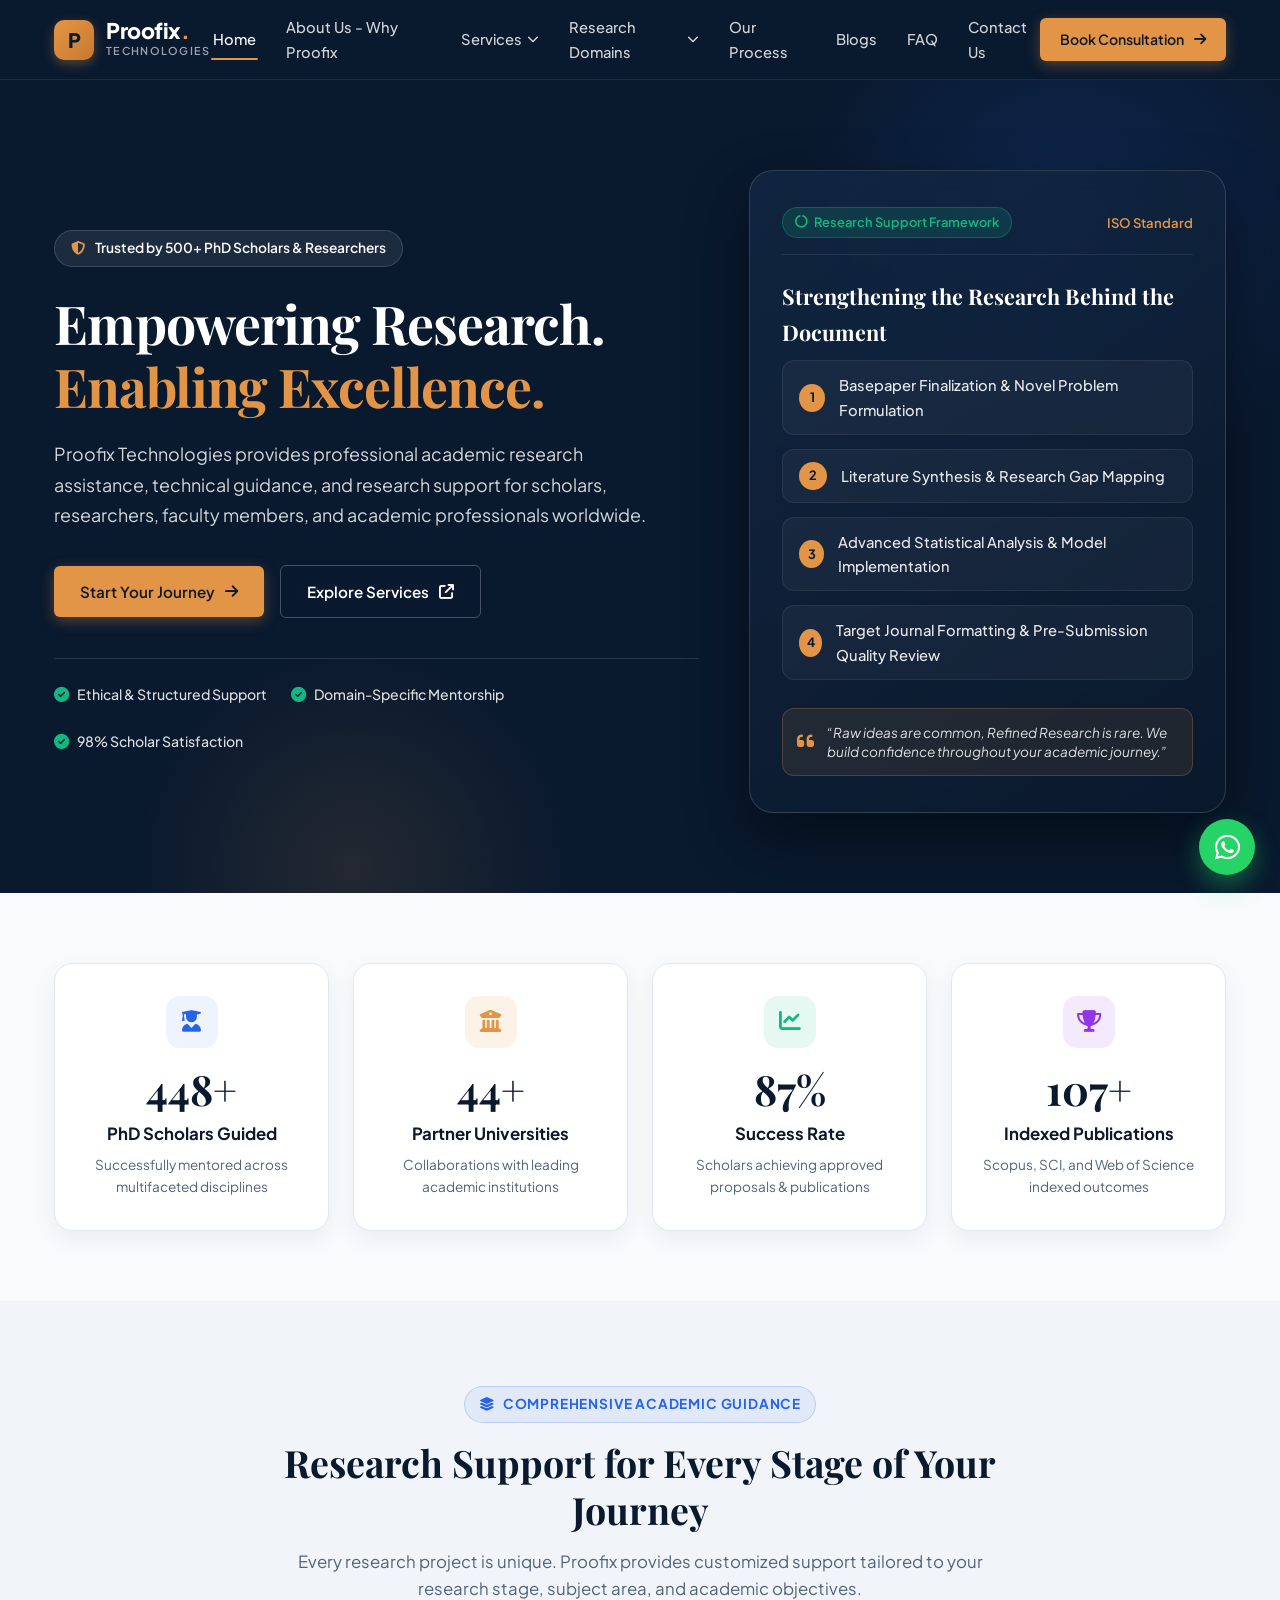
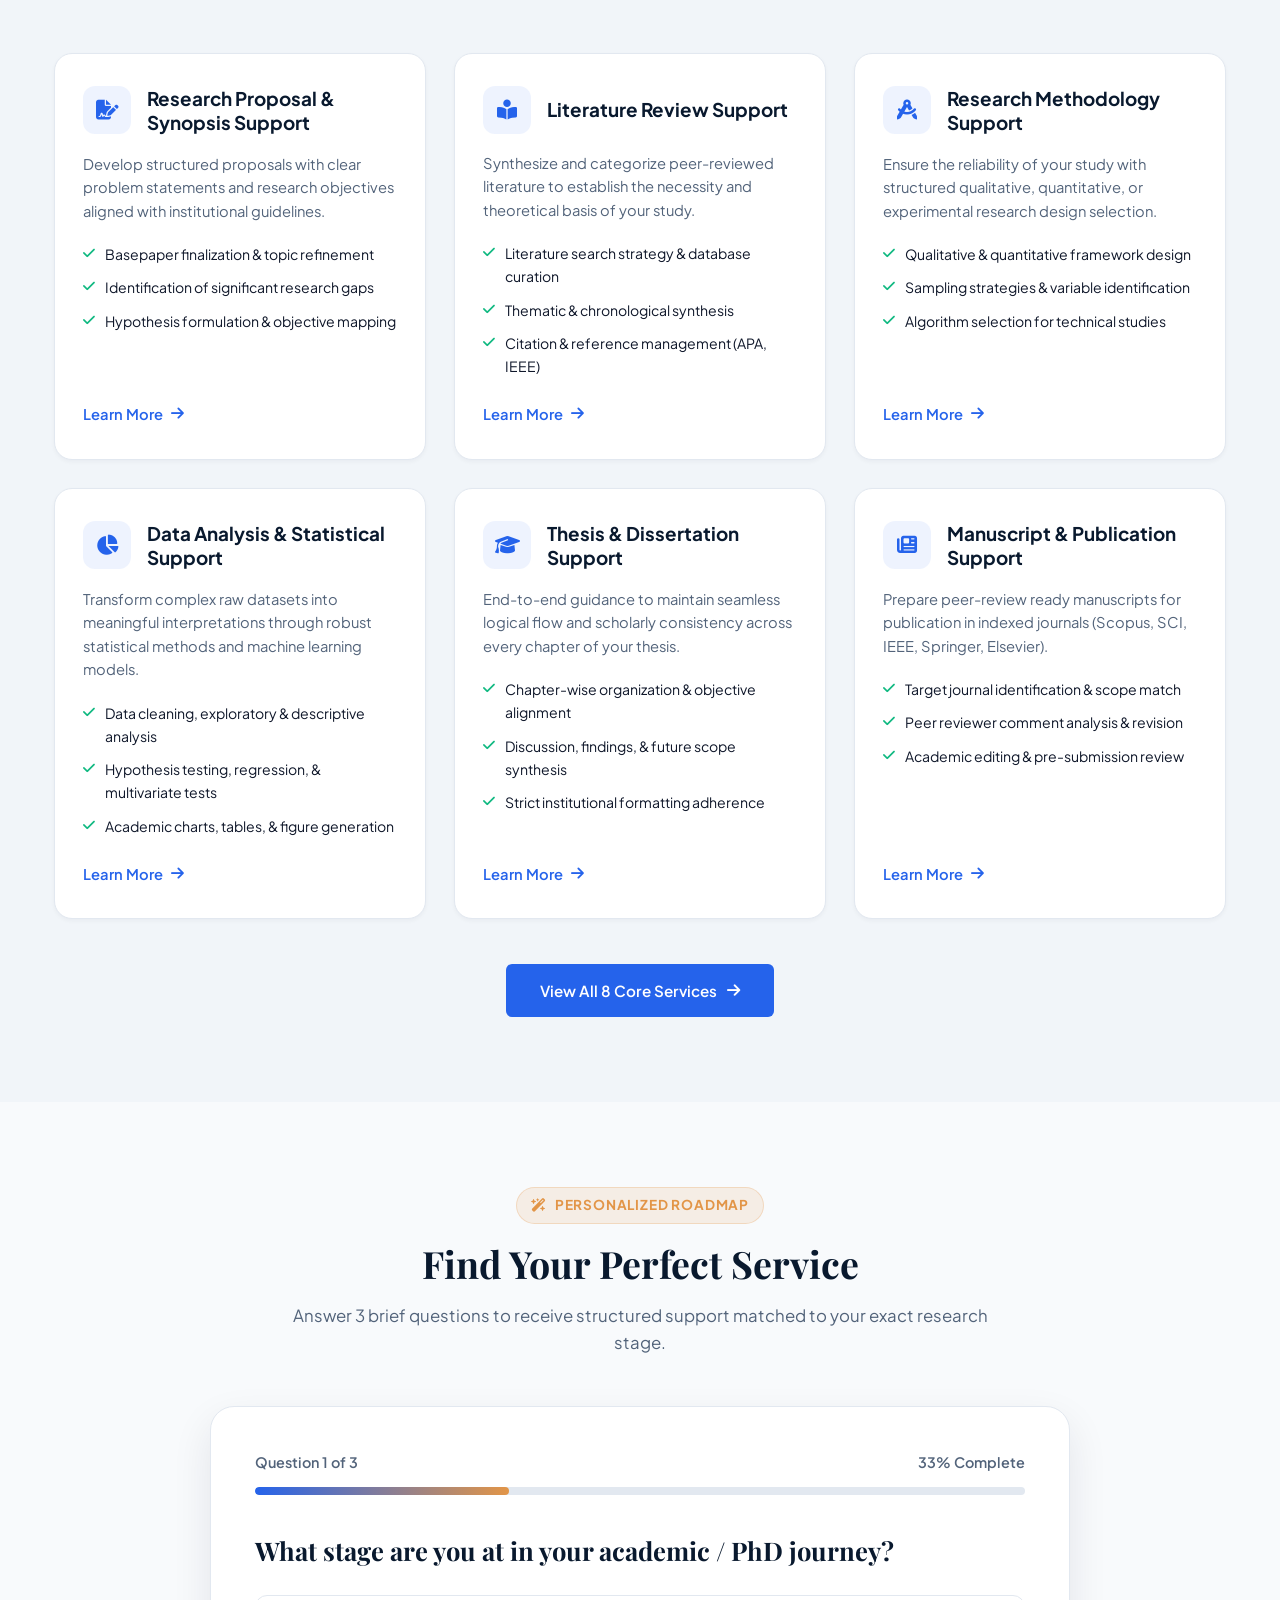
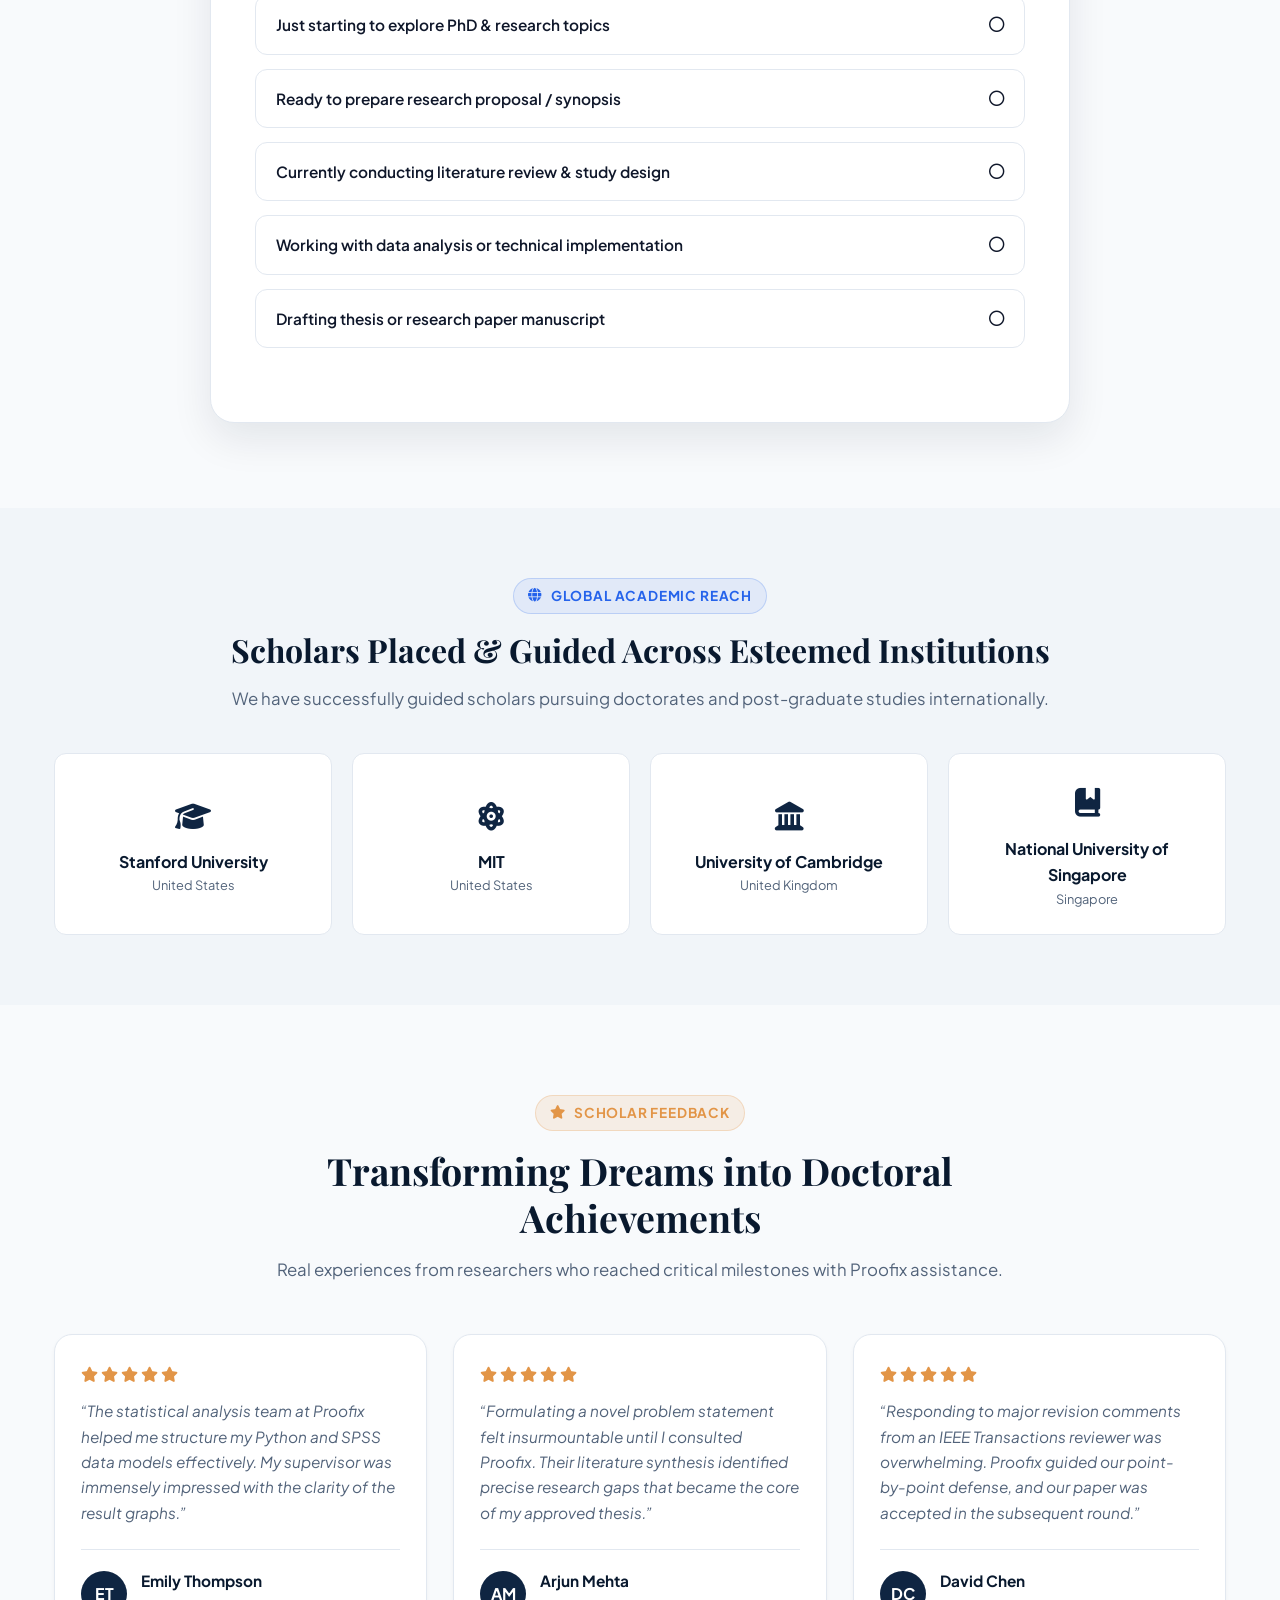
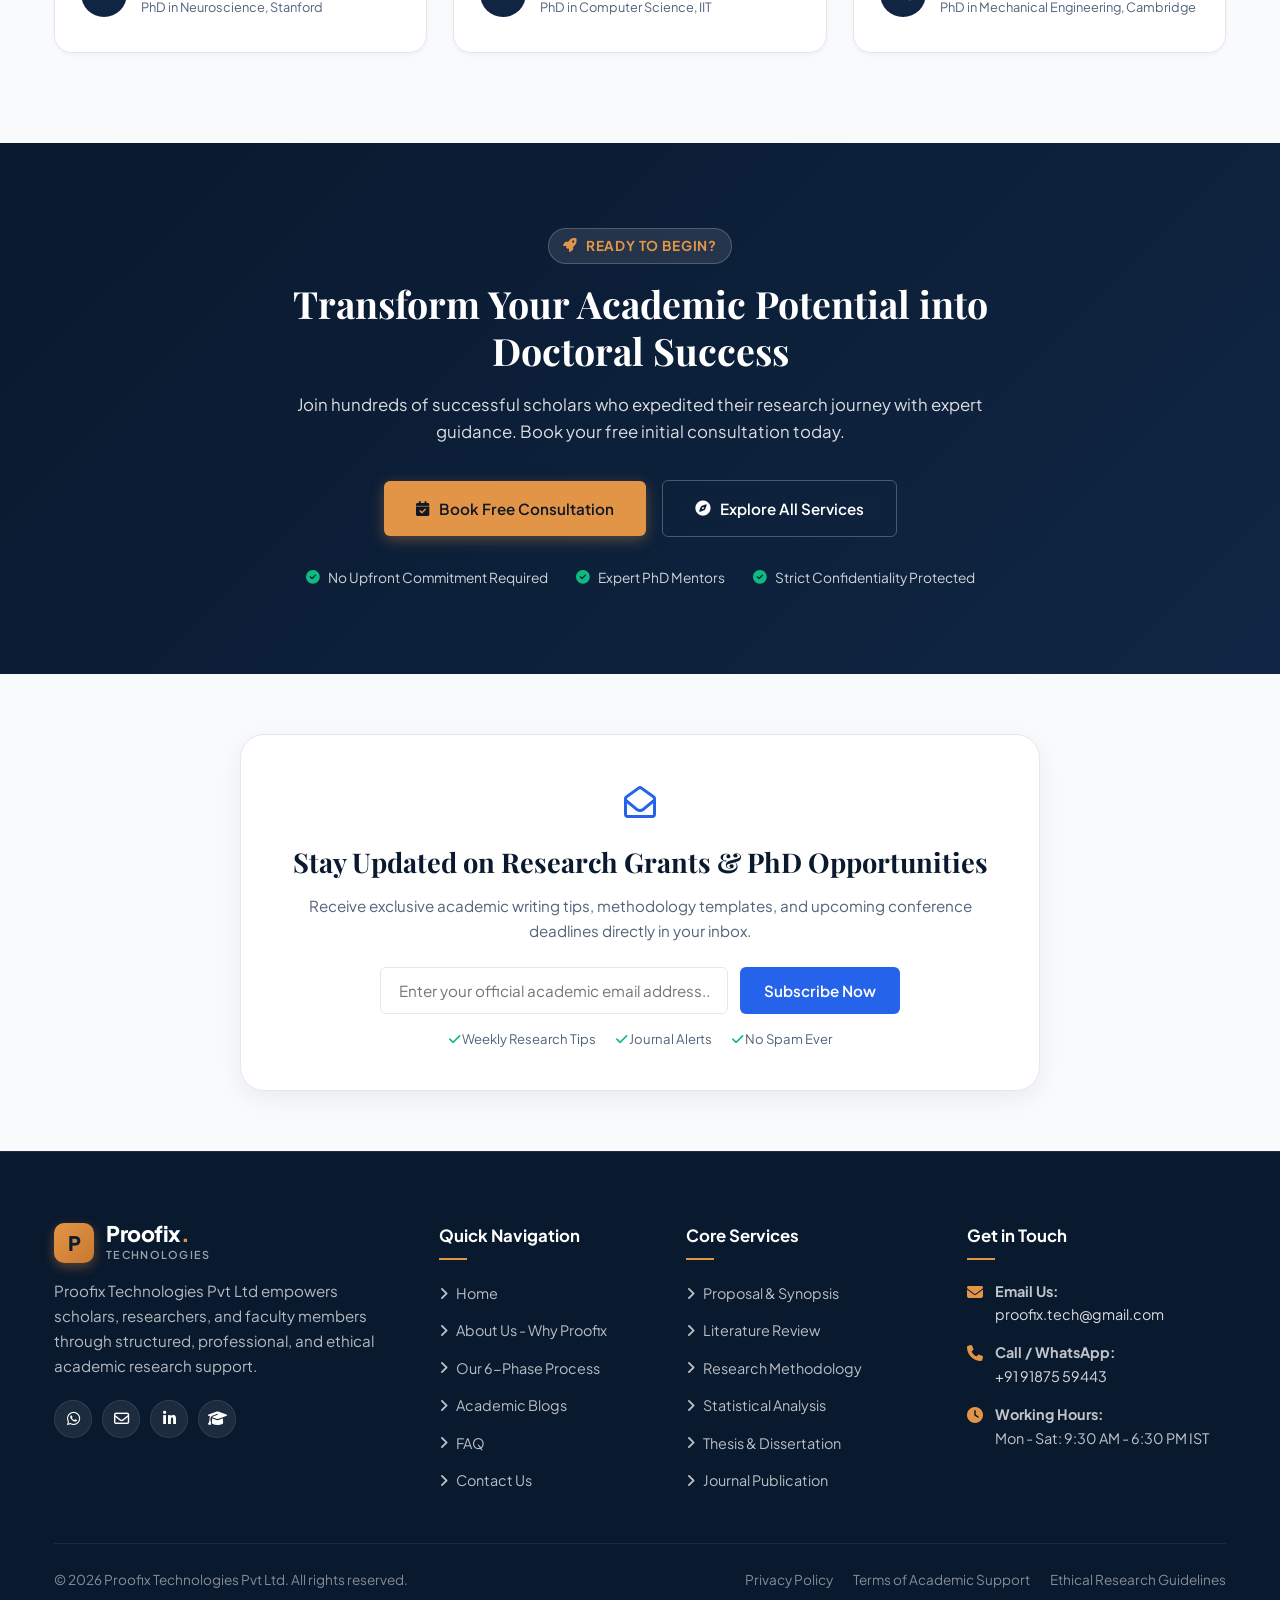
==== index.html @ 68a2b988 "changes" ====
<!DOCTYPE html>
<html lang="en">
<head>
  <meta charset="UTF-8">
  <meta name="viewport" content="width=device-width, initial-scale=1.0">
  <title>Proofix Technologies | Empowering Research. Enabling Excellence.</title>
  <meta name="description" content="Proofix Technologies provides professional academic research assistance, technical guidance, and research support for PhD scholars, researchers, and faculty members.">
  
  <!-- Font Awesome Icons -->
  <link rel="stylesheet" href="https://cdnjs.cloudflare.com/ajax/libs/font-awesome/6.5.1/css/all.min.css">
  
  <!-- Common & Page-Specific Styles -->
  <link rel="stylesheet" href="css/common.css">
  <link rel="stylesheet" href="css/home.css">
</head>
<body>

  <!-- ==========================================================================
       COMMON HEADER
       ========================================================================== -->
  <header class="site-header" id="siteHeader">
    <div class="container header-container">
      <a href="index.html" class="brand-logo" aria-label="Proofix Technologies Home">
        <div class="brand-icon">P</div>
        <div class="brand-text">
          <span class="brand-name">Proofix<span>.</span></span>
          <span class="brand-subtext">Technologies</span>
        </div>
      </a>

      <!-- Desktop & Mobile Nav Menu -->
      <nav class="nav-menu" id="navMenu">
        <a href="index.html" class="nav-link active">Home</a>
        <a href="about.html" class="nav-link">About Us - Why Proofix</a>
        
        <!-- Services Dropdown -->
        <div class="nav-item-dropdown">
          <a href="services.html" class="nav-link">
            Services <i class="fa-solid fa-chevron-down" style="font-size: 0.72rem;"></i>
          </a>
          <div class="nav-dropdown">
            <a href="services.html#service-proposal" class="dropdown-link">
              <i class="fa-solid fa-file-signature"></i> Research Proposal & Synopsis
            </a>
            <a href="services.html#service-literature" class="dropdown-link">
              <i class="fa-solid fa-book-open-reader"></i> Literature Review Support
            </a>
            <a href="services.html#service-methodology" class="dropdown-link">
              <i class="fa-solid fa-compass-drafting"></i> Research Methodology
            </a>
            <a href="services.html#service-analysis" class="dropdown-link">
              <i class="fa-solid fa-chart-pie"></i> Data Analysis & Statistics
            </a>
            <a href="services.html#service-thesis" class="dropdown-link">
              <i class="fa-solid fa-graduation-cap"></i> Thesis & Dissertation
            </a>
            <a href="services.html#service-manuscript" class="dropdown-link">
              <i class="fa-solid fa-newspaper"></i> Paper & Manuscript Support
            </a>
            <a href="services.html#service-publication" class="dropdown-link">
              <i class="fa-solid fa-upload"></i> Publication Support
            </a>
            <a href="services.html#service-editing" class="dropdown-link">
              <i class="fa-solid fa-spell-check"></i> Academic Editing & Proofreading
            </a>
          </div>
        </div>

        <!-- Research Domains Dropdown -->
        <div class="nav-item-dropdown">
          <a href="research-domains.html" class="nav-link">
            Research Domains <i class="fa-solid fa-chevron-down" style="font-size: 0.72rem;"></i>
          </a>
          <div class="nav-dropdown">
            <a href="research-domains.html#domain-engineering" class="dropdown-link">
              <i class="fa-solid fa-microchip"></i> Engineering & Technology
            </a>
            <a href="research-domains.html#domain-cs-it" class="dropdown-link">
              <i class="fa-solid fa-network-wired"></i> Computer Science & IT
            </a>
            <a href="research-domains.html#domain-ai-ml" class="dropdown-link">
              <i class="fa-solid fa-brain"></i> Artificial Intelligence & ML
            </a>
            <a href="research-domains.html#domain-datascience" class="dropdown-link">
              <i class="fa-solid fa-chart-line"></i> Data Science & Analytics
            </a>
            <a href="research-domains.html#domain-management" class="dropdown-link">
              <i class="fa-solid fa-briefcase"></i> Management & Business
            </a>
            <a href="research-domains.html#domain-healthcare" class="dropdown-link">
              <i class="fa-solid fa-heart-pulse"></i> Healthcare & Medical
            </a>
          </div>
        </div>

        <a href="process.html" class="nav-link">Our Process</a>
        <a href="blogs.html" class="nav-link">Blogs</a>
        <a href="faq.html" class="nav-link">FAQ</a>
        <a href="contact.html" class="nav-link">Contact Us</a>
      </nav>

      <!-- Right Header Actions -->
      <div class="header-actions">
        <a href="contact.html" class="btn btn-primary header-btn">
          <span>Book Consultation</span>
          <i class="fa-solid fa-arrow-right"></i>
        </a>
        <button class="mobile-toggle" id="mobileToggle" aria-label="Toggle Mobile Menu">
          <i class="fa-solid fa-bars"></i>
        </button>
      </div>
    </div>
  </header>

  <!-- ==========================================================================
       HERO SECTION
       ========================================================================== -->
  <main>
    <section class="hero-section">
      <div class="container">
        <div class="hero-grid">
          <div class="hero-content">
            <div class="hero-badge">
              <i class="fa-solid fa-shield-halved"></i>
              <span>Trusted by 500+ PhD Scholars & Researchers</span>
            </div>
            
            <h1 class="hero-title">
              Empowering Research. <span>Enabling Excellence.</span>
            </h1>
            
            <p class="hero-description">
              Proofix Technologies provides professional academic research assistance, technical guidance, and research support for scholars, researchers, faculty members, and academic professionals worldwide.
            </p>

            <div class="hero-actions">
              <a href="contact.html" class="btn btn-primary">
                <span>Start Your Journey</span>
                <i class="fa-solid fa-arrow-right"></i>
              </a>
              <a href="services.html" class="btn btn-secondary">
                <span>Explore Services</span>
                <i class="fa-solid fa-arrow-up-right-from-square"></i>
              </a>
            </div>

            <div class="hero-meta-points">
              <div class="hero-point">
                <i class="fa-solid fa-circle-check"></i>
                <span>Ethical & Structured Support</span>
              </div>
              <div class="hero-point">
                <i class="fa-solid fa-circle-check"></i>
                <span>Domain-Specific Mentorship</span>
              </div>
              <div class="hero-point">
                <i class="fa-solid fa-circle-check"></i>
                <span>98% Scholar Satisfaction</span>
              </div>
            </div>
          </div>

          <!-- Hero Visual Feature Box -->
          <div class="hero-visual-card">
            <div class="visual-card-header">
              <span class="visual-badge">
                <i class="fa-solid fa-circle-notch fa-spin"></i> Research Support Framework
              </span>
              <span style="font-size: 0.82rem; color: var(--accent-gold); font-weight: 600;">ISO Standard</span>
            </div>

            <h3 class="visual-card-title">Strengthening the Research Behind the Document</h3>
            
            <div class="visual-steps-list">
              <div class="visual-step-item">
                <div class="step-num">1</div>
                <div class="step-text">Basepaper Finalization & Novel Problem Formulation</div>
              </div>
              <div class="visual-step-item">
                <div class="step-num">2</div>
                <div class="step-text">Literature Synthesis & Research Gap Mapping</div>
              </div>
              <div class="visual-step-item">
                <div class="step-num">3</div>
                <div class="step-text">Advanced Statistical Analysis & Model Implementation</div>
              </div>
              <div class="visual-step-item">
                <div class="step-num">4</div>
                <div class="step-text">Target Journal Formatting & Pre-Submission Quality Review</div>
              </div>
            </div>

            <div class="visual-card-footer">
              <i class="fa-solid fa-quote-left"></i>
              <p><em>“Raw ideas are common, Refined Research is rare. We build confidence throughout your academic journey.”</em></p>
            </div>
          </div>
        </div>
      </div>
    </section>

    <!-- ==========================================================================
         IMPACT IN NUMBERS (METRICS GRID)
         ========================================================================== -->
    <section class="impact-section" id="impactStats">
      <div class="container">
        <div class="stats-grid">
          <div class="stat-card">
            <div class="stat-icon">
              <i class="fa-solid fa-user-graduate"></i>
            </div>
            <div class="stat-number" data-count="500" data-suffix="+">500+</div>
            <div class="stat-label">PhD Scholars Guided</div>
            <p class="stat-subtext">Successfully mentored across multifaceted disciplines</p>
          </div>

          <div class="stat-card">
            <div class="stat-icon">
              <i class="fa-solid fa-building-columns"></i>
            </div>
            <div class="stat-number" data-count="50" data-suffix="+">50+</div>
            <div class="stat-label">Partner Universities</div>
            <p class="stat-subtext">Collaborations with leading academic institutions</p>
          </div>

          <div class="stat-card">
            <div class="stat-icon">
              <i class="fa-solid fa-chart-line"></i>
            </div>
            <div class="stat-number" data-count="98" data-suffix="%">98%</div>
            <div class="stat-label">Success Rate</div>
            <p class="stat-subtext">Scholars achieving approved proposals & publications</p>
          </div>

          <div class="stat-card">
            <div class="stat-icon">
              <i class="fa-solid fa-trophy"></i>
            </div>
            <div class="stat-number" data-count="120" data-suffix="+">120+</div>
            <div class="stat-label">Indexed Publications</div>
            <p class="stat-subtext">Scopus, SCI, and Web of Science indexed outcomes</p>
          </div>
        </div>
      </div>
    </section>

    <!-- ==========================================================================
         FEATURED SERVICES OVERVIEW
         ========================================================================== -->
    <section class="services-overview-section">
      <div class="container">
        <div class="section-header">
          <span class="section-tag blue">
            <i class="fa-solid fa-layer-group"></i> Comprehensive Academic Guidance
          </span>
          <h2 class="section-title">Research Support for Every Stage of Your Journey</h2>
          <p class="section-subtitle">
            Every research project is unique. Proofix provides customized support tailored to your research stage, subject area, and academic objectives.
          </p>
        </div>

        <div class="services-grid">
          <!-- 1. Proposal Support -->
          <div class="service-card">
            <div class="service-card-header">
              <div class="service-icon"><i class="fa-solid fa-file-signature"></i></div>
              <h3 class="service-card-title">Research Proposal & Synopsis Support</h3>
            </div>
            <p class="service-card-desc">Develop structured proposals with clear problem statements and research objectives aligned with institutional guidelines.</p>
            <div class="service-features-list">
              <div class="service-feature-item"><i class="fa-solid fa-check"></i> Basepaper finalization & topic refinement</div>
              <div class="service-feature-item"><i class="fa-solid fa-check"></i> Identification of significant research gaps</div>
              <div class="service-feature-item"><i class="fa-solid fa-check"></i> Hypothesis formulation & objective mapping</div>
            </div>
            <a href="services.html#service-proposal" class="service-link">Learn More <i class="fa-solid fa-arrow-right"></i></a>
          </div>

          <!-- 2. Literature Review -->
          <div class="service-card">
            <div class="service-card-header">
              <div class="service-icon"><i class="fa-solid fa-book-open-reader"></i></div>
              <h3 class="service-card-title">Literature Review Support</h3>
            </div>
            <p class="service-card-desc">Synthesize and categorize peer-reviewed literature to establish the necessity and theoretical basis of your study.</p>
            <div class="service-features-list">
              <div class="service-feature-item"><i class="fa-solid fa-check"></i> Literature search strategy & database curation</div>
              <div class="service-feature-item"><i class="fa-solid fa-check"></i> Thematic & chronological synthesis</div>
              <div class="service-feature-item"><i class="fa-solid fa-check"></i> Citation & reference management (APA, IEEE)</div>
            </div>
            <a href="services.html#service-literature" class="service-link">Learn More <i class="fa-solid fa-arrow-right"></i></a>
          </div>

          <!-- 3. Research Methodology -->
          <div class="service-card">
            <div class="service-card-header">
              <div class="service-icon"><i class="fa-solid fa-compass-drafting"></i></div>
              <h3 class="service-card-title">Research Methodology Support</h3>
            </div>
            <p class="service-card-desc">Ensure the reliability of your study with structured qualitative, quantitative, or experimental research design selection.</p>
            <div class="service-features-list">
              <div class="service-feature-item"><i class="fa-solid fa-check"></i> Qualitative & quantitative framework design</div>
              <div class="service-feature-item"><i class="fa-solid fa-check"></i> Sampling strategies & variable identification</div>
              <div class="service-feature-item"><i class="fa-solid fa-check"></i> Algorithm selection for technical studies</div>
            </div>
            <a href="services.html#service-methodology" class="service-link">Learn More <i class="fa-solid fa-arrow-right"></i></a>
          </div>

          <!-- 4. Data Analysis & Statistics -->
          <div class="service-card">
            <div class="service-card-header">
              <div class="service-icon"><i class="fa-solid fa-chart-pie"></i></div>
              <h3 class="service-card-title">Data Analysis & Statistical Support</h3>
            </div>
            <p class="service-card-desc">Transform complex raw datasets into meaningful interpretations through robust statistical methods and machine learning models.</p>
            <div class="service-features-list">
              <div class="service-feature-item"><i class="fa-solid fa-check"></i> Data cleaning, exploratory & descriptive analysis</div>
              <div class="service-feature-item"><i class="fa-solid fa-check"></i> Hypothesis testing, regression, & multivariate tests</div>
              <div class="service-feature-item"><i class="fa-solid fa-check"></i> Academic charts, tables, & figure generation</div>
            </div>
            <a href="services.html#service-analysis" class="service-link">Learn More <i class="fa-solid fa-arrow-right"></i></a>
          </div>

          <!-- 5. Thesis & Dissertation Support -->
          <div class="service-card">
            <div class="service-card-header">
              <div class="service-icon"><i class="fa-solid fa-graduation-cap"></i></div>
              <h3 class="service-card-title">Thesis & Dissertation Support</h3>
            </div>
            <p class="service-card-desc">End-to-end guidance to maintain seamless logical flow and scholarly consistency across every chapter of your thesis.</p>
            <div class="service-features-list">
              <div class="service-feature-item"><i class="fa-solid fa-check"></i> Chapter-wise organization & objective alignment</div>
              <div class="service-feature-item"><i class="fa-solid fa-check"></i> Discussion, findings, & future scope synthesis</div>
              <div class="service-feature-item"><i class="fa-solid fa-check"></i> Strict institutional formatting adherence</div>
            </div>
            <a href="services.html#service-thesis" class="service-link">Learn More <i class="fa-solid fa-arrow-right"></i></a>
          </div>

          <!-- 6. Paper & Publication Support -->
          <div class="service-card">
            <div class="service-card-header">
              <div class="service-icon"><i class="fa-solid fa-newspaper"></i></div>
              <h3 class="service-card-title">Manuscript & Publication Support</h3>
            </div>
            <p class="service-card-desc">Prepare peer-review ready manuscripts for publication in indexed journals (Scopus, SCI, IEEE, Springer, Elsevier).</p>
            <div class="service-features-list">
              <div class="service-feature-item"><i class="fa-solid fa-check"></i> Target journal identification & scope match</div>
              <div class="service-feature-item"><i class="fa-solid fa-check"></i> Peer reviewer comment analysis & revision</div>
              <div class="service-feature-item"><i class="fa-solid fa-check"></i> Academic editing & pre-submission review</div>
            </div>
            <a href="services.html#service-publication" class="service-link">Learn More <i class="fa-solid fa-arrow-right"></i></a>
          </div>
        </div>

        <div style="text-align: center;">
          <a href="services.html" class="btn btn-blue" style="padding: 14px 34px;">
            <span>View All 8 Core Services</span>
            <i class="fa-solid fa-arrow-right"></i>
          </a>
        </div>
      </div>
    </section>

    <!-- ==========================================================================
         INTERACTIVE SERVICE FINDER (QUIZ WIDGET)
         ========================================================================== -->
    <section class="quiz-section">
      <div class="container">
        <div class="section-header">
          <span class="section-tag">
            <i class="fa-solid fa-wand-magic-sparkles"></i> Personalized Roadmap
          </span>
          <h2 class="section-title">Find Your Perfect Service</h2>
          <p class="section-subtitle">Answer 3 brief questions to receive structured support matched to your exact research stage.</p>
        </div>

        <div class="quiz-container">
          <div class="quiz-progress-header">
            <span id="quizStepDisplay">Question 1 of 3</span>
            <span id="quizPctDisplay">33% Complete</span>
          </div>

          <div class="progress-bar-wrap">
            <div class="progress-bar-fill" id="quizProgressBar"></div>
          </div>

          <!-- Question Interactive Box -->
          <div id="quizQuestionBox" class="quiz-question-box">
            <h3 id="quizQuestionTitle">What stage are you at in your PhD / research journey?</h3>
            <div class="quiz-options-list" id="quizOptionsList">
              <!-- Rendered dynamically by jQuery home.js -->
            </div>
          </div>

          <!-- Result Display Box -->
          <div id="quizResultBox" class="quiz-result-box">
            <div style="width: 56px; height: 56px; background: var(--accent-gold-light); color: var(--accent-gold); border-radius: 50%; display: inline-flex; align-items: center; justify-content: center; font-size: 1.5rem; margin-bottom: 16px;">
              <i class="fa-solid fa-circle-check"></i>
            </div>
            <h4 id="recommendedServiceTitle">Recommended Service Package</h4>
            <p id="recommendedServiceDesc" style="max-width: 600px; margin: 0 auto 24px auto;">
              We have identified the optimal research pathway for your profile. Connect with our dedicated domain specialist to begin.
            </p>
            <div style="display: flex; gap: 14px; justify-content: center; flex-wrap: wrap;">
              <a href="contact.html" class="btn btn-primary">
                <span>Book Free Consultation</span>
                <i class="fa-solid fa-calendar-check"></i>
              </a>
              <button id="restartQuizBtn" class="btn btn-outline-dark">
                <span>Retake Assessment</span>
                <i class="fa-solid fa-rotate-right"></i>
              </button>
            </div>
          </div>
        </div>
      </div>
    </section>

    <!-- ==========================================================================
         TRUSTED UNIVERSITY NETWORK
         ========================================================================== -->
    <section class="partners-section">
      <div class="container">
        <span class="section-tag blue">
          <i class="fa-solid fa-globe"></i> Global Academic Reach
        </span>
        <h2 class="section-title" style="font-size: 2rem;">Scholars Placed & Guided Across Esteemed Institutions</h2>
        <p class="section-subtitle">We have successfully guided scholars pursuing doctorates and post-graduate studies internationally.</p>

        <div class="partners-grid">
          <div class="partner-card">
            <div class="partner-icon"><i class="fa-solid fa-graduation-cap"></i></div>
            <div class="partner-name">Stanford University</div>
            <div class="partner-country">United States</div>
          </div>
          <div class="partner-card">
            <div class="partner-icon"><i class="fa-solid fa-atom"></i></div>
            <div class="partner-name">MIT</div>
            <div class="partner-country">United States</div>
          </div>
          <div class="partner-card">
            <div class="partner-icon"><i class="fa-solid fa-landmark"></i></div>
            <div class="partner-name">University of Cambridge</div>
            <div class="partner-country">United Kingdom</div>
          </div>
          <div class="partner-card">
            <div class="partner-icon"><i class="fa-solid fa-book-bookmark"></i></div>
            <div class="partner-name">National University of Singapore</div>
            <div class="partner-country">Singapore</div>
          </div>
        </div>
      </div>
    </section>

    <!-- ==========================================================================
         TESTIMONIALS SECTION
         ========================================================================== -->
    <section class="testimonials-section">
      <div class="container">
        <div class="section-header">
          <span class="section-tag">
            <i class="fa-solid fa-star"></i> Scholar Feedback
          </span>
          <h2 class="section-title">Transforming Dreams into Doctoral Achievements</h2>
          <p class="section-subtitle">Real experiences from researchers who reached critical milestones with Proofix assistance.</p>
        </div>

        <div class="testimonials-grid">
          <div class="testimonial-card">
            <div>
              <div class="testimonial-rating">
                <i class="fa-solid fa-star"></i><i class="fa-solid fa-star"></i><i class="fa-solid fa-star"></i><i class="fa-solid fa-star"></i><i class="fa-solid fa-star"></i>
              </div>
              <p class="testimonial-quote">
                “The statistical analysis team at Proofix helped me structure my Python and SPSS data models effectively. My supervisor was immensely impressed with the clarity of the result graphs.”
              </p>
            </div>
            <div class="testimonial-author">
              <div class="author-avatar">ET</div>
              <div class="author-info">
                <h5>Emily Thompson</h5>
                <span>PhD in Neuroscience, Stanford</span>
              </div>
            </div>
          </div>

          <div class="testimonial-card">
            <div>
              <div class="testimonial-rating">
                <i class="fa-solid fa-star"></i><i class="fa-solid fa-star"></i><i class="fa-solid fa-star"></i><i class="fa-solid fa-star"></i><i class="fa-solid fa-star"></i>
              </div>
              <p class="testimonial-quote">
                “Formulating a novel problem statement felt insurmountable until I consulted Proofix. Their literature synthesis identified precise research gaps that became the core of my approved thesis.”
              </p>
            </div>
            <div class="testimonial-author">
              <div class="author-avatar">AM</div>
              <div class="author-info">
                <h5>Arjun Mehta</h5>
                <span>PhD in Computer Science, IIT</span>
              </div>
            </div>
          </div>

          <div class="testimonial-card">
            <div>
              <div class="testimonial-rating">
                <i class="fa-solid fa-star"></i><i class="fa-solid fa-star"></i><i class="fa-solid fa-star"></i><i class="fa-solid fa-star"></i><i class="fa-solid fa-star"></i>
              </div>
              <p class="testimonial-quote">
                “Responding to major revision comments from an IEEE Transactions reviewer was overwhelming. Proofix guided our point-by-point defense, and our paper was accepted in the subsequent round.”
              </p>
            </div>
            <div class="testimonial-author">
              <div class="author-avatar">DC</div>
              <div class="author-info">
                <h5>David Chen</h5>
                <span>PhD in Mechanical Engineering, Cambridge</span>
              </div>
            </div>
          </div>
        </div>
      </div>
    </section>

    <!-- ==========================================================================
         CALL TO ACTION BANNER
         ========================================================================== -->
    <section class="cta-banner-section">
      <div class="container">
        <div class="cta-banner-content">
          <span class="section-tag" style="background: rgba(255,255,255,0.1); color: var(--accent-gold); border-color: rgba(255,255,255,0.2);">
            <i class="fa-solid fa-rocket"></i> Ready to Begin?
          </span>
          <h2 class="section-title">Transform Your Academic Potential into Doctoral Success</h2>
          <p class="section-subtitle">
            Join hundreds of successful scholars who expedited their research journey with expert guidance. Book your free initial consultation today.
          </p>
          <div class="cta-banner-actions">
            <a href="contact.html" class="btn btn-primary" style="padding: 15px 32px;">
              <i class="fa-solid fa-calendar-check"></i> Book Free Consultation
            </a>
            <a href="services.html" class="btn btn-secondary" style="padding: 15px 32px;">
              <i class="fa-solid fa-compass"></i> Explore All Services
            </a>
          </div>
          <div class="cta-badges">
            <div class="cta-badge-item"><i class="fa-solid fa-circle-check"></i> No Upfront Commitment Required</div>
            <div class="cta-badge-item"><i class="fa-solid fa-circle-check"></i> Expert PhD Mentors</div>
            <div class="cta-badge-item"><i class="fa-solid fa-circle-check"></i> Strict Confidentiality Protected</div>
          </div>
        </div>
      </div>
    </section>

    <!-- ==========================================================================
         NEWSLETTER / RESEARCH UPDATES
         ========================================================================== -->
    <section class="newsletter-section">
      <div class="container">
        <div class="newsletter-card">
          <div style="font-size: 2rem; color: var(--accent-blue); margin-bottom: 12px;">
            <i class="fa-regular fa-envelope-open"></i>
          </div>
          <h3 style="font-family: var(--font-heading); font-size: 1.7rem; color: var(--primary-dark); margin-bottom: 8px;">
            Stay Updated on Research Grants & PhD Opportunities
          </h3>
          <p style="color: var(--text-muted); font-size: 0.95rem;">
            Receive exclusive academic writing tips, methodology templates, and upcoming conference deadlines directly in your inbox.
          </p>
          <form class="newsletter-form" id="newsletterForm">
            <input type="email" class="newsletter-input" placeholder="Enter your official academic email address..." required>
            <button type="submit" class="btn btn-blue" style="padding: 12px 24px;">Subscribe Now</button>
          </form>
          <div style="display: flex; gap: 20px; justify-content: center; font-size: 0.82rem; color: var(--text-muted); flex-wrap: wrap;">
            <span><i class="fa-solid fa-check" style="color: var(--accent-emerald);"></i> Weekly Research Tips</span>
            <span><i class="fa-solid fa-check" style="color: var(--accent-emerald);"></i> Journal Alerts</span>
            <span><i class="fa-solid fa-check" style="color: var(--accent-emerald);"></i> No Spam Ever</span>
          </div>
        </div>
      </div>
    </section>
  </main>

  <!-- ==========================================================================
       COMMON FOOTER
       ========================================================================== -->
  <footer class="site-footer">
    <div class="container">
      <div class="footer-top">
        <!-- Col 1: Brand Info -->
        <div class="footer-col footer-brand">
          <a href="index.html" class="brand-logo" style="margin-bottom: 14px;">
            <div class="brand-icon">P</div>
            <div class="brand-text">
              <span class="brand-name">Proofix<span>.</span></span>
              <span class="brand-subtext">Technologies</span>
            </div>
          </a>
          <p class="footer-tagline">
            Proofix Technologies Pvt Ltd empowers scholars, researchers, and faculty members through structured, professional, and ethical academic research support.
          </p>
          <div class="footer-socials">
            <a href="https://wa.me/919187559443" target="_blank" rel="noopener" class="social-btn" aria-label="WhatsApp"><i class="fa-brands fa-whatsapp"></i></a>
            <a href="mailto:proofix.tech@gmail.com" class="social-btn" aria-label="Email"><i class="fa-regular fa-envelope"></i></a>
            <a href="#" class="social-btn" aria-label="LinkedIn"><i class="fa-brands fa-linkedin-in"></i></a>
            <a href="#" class="social-btn" aria-label="Google Scholar"><i class="fa-solid fa-graduation-cap"></i></a>
          </div>
        </div>

        <!-- Col 2: Navigation Links -->
        <div class="footer-col">
          <h4>Quick Navigation</h4>
          <ul class="footer-links">
            <li><a href="index.html"><i class="fa-solid fa-angle-right"></i> Home</a></li>
            <li><a href="about.html"><i class="fa-solid fa-angle-right"></i> About Us - Why Proofix</a></li>
            <li><a href="process.html"><i class="fa-solid fa-angle-right"></i> Our 6-Phase Process</a></li>
            <li><a href="blogs.html"><i class="fa-solid fa-angle-right"></i> Academic Blogs</a></li>
            <li><a href="faq.html"><i class="fa-solid fa-angle-right"></i> FAQ</a></li>
            <li><a href="contact.html"><i class="fa-solid fa-angle-right"></i> Contact Us</a></li>
          </ul>
        </div>

        <!-- Col 3: Research Services -->
        <div class="footer-col">
          <h4>Core Services</h4>
          <ul class="footer-links">
            <li><a href="services.html#service-proposal"><i class="fa-solid fa-angle-right"></i> Proposal & Synopsis</a></li>
            <li><a href="services.html#service-literature"><i class="fa-solid fa-angle-right"></i> Literature Review</a></li>
            <li><a href="services.html#service-methodology"><i class="fa-solid fa-angle-right"></i> Research Methodology</a></li>
            <li><a href="services.html#service-analysis"><i class="fa-solid fa-angle-right"></i> Statistical Analysis</a></li>
            <li><a href="services.html#service-thesis"><i class="fa-solid fa-angle-right"></i> Thesis & Dissertation</a></li>
            <li><a href="services.html#service-publication"><i class="fa-solid fa-angle-right"></i> Journal Publication</a></li>
          </ul>
        </div>

        <!-- Col 4: Contact Info -->
        <div class="footer-col">
          <h4>Get in Touch</h4>
          <div class="footer-contact-info">
            <div class="contact-info-item">
              <i class="fa-solid fa-envelope"></i>
              <div>
                <strong>Email Us:</strong><br>
                <a href="mailto:proofix.tech@gmail.com" style="color: rgba(255,255,255,0.85);">proofix.tech@gmail.com</a>
              </div>
            </div>
            <div class="contact-info-item">
              <i class="fa-solid fa-phone"></i>
              <div>
                <strong>Call / WhatsApp:</strong><br>
                <a href="tel:+919187559443" style="color: rgba(255,255,255,0.85);">+91 91875 59443</a>
              </div>
            </div>
            <div class="contact-info-item">
              <i class="fa-solid fa-clock"></i>
              <div>
                <strong>Working Hours:</strong><br>
                Mon - Sat: 9:30 AM - 6:30 PM IST
              </div>
            </div>
          </div>
        </div>
      </div>

      <!-- Footer Bottom -->
      <div class="footer-bottom">
        <div>&copy; 2026 Proofix Technologies Pvt Ltd. All rights reserved.</div>
        <div class="footer-legal-links">
          <a href="#">Privacy Policy</a>
          <a href="#">Terms of Academic Support</a>
          <a href="#">Ethical Research Guidelines</a>
        </div>
      </div>
    </div>
  </footer>

  <!-- WhatsApp Floating Trigger -->
  <a href="https://wa.me/919187559443?text=Hi%20Proofix%2C%20I%20am%20looking%20for%20academic%20research%20assistance." target="_blank" rel="noopener" class="whatsapp-float" aria-label="Chat on WhatsApp">
    <i class="fa-brands fa-whatsapp"></i>
  </a>

  <!-- Back to Top Button -->
  <button class="back-to-top" id="backToTop" aria-label="Back to Top">
    <i class="fa-solid fa-chevron-up"></i>
  </button>

  <!-- jQuery & Application Scripts -->
  <script src="js/jquery-3.7.1.min.js"></script>
  <script src="js/common.js"></script>
  <script src="js/home.js"></script>
</body>
</html>
---- css/common.css ----
/* ==========================================================================
   PROOFIX TECHNOLOGIES - COMMON CSS
   Global Variables, Reset, Typography, Common Header & Footer, Shared UI Components
   ========================================================================== */

@import url('https://fonts.googleapis.com/css2?family=Plus+Jakarta+Sans:wght@300;400;500;600;700;800&family=Playfair+Display:ital,wght@0,500;0,600;0,700;1,600&display=swap');

:root {
  /* Brand Palette */
  --primary-dark: #09192E;        /* Deep academic navy for heroes, headers, footers */
  --primary-dark-light: #0F2542;  /* Elevated dark elements */
  --primary-dark-lighter: #1B3B66;/* Dark card borders, highlight states */
  --accent-gold: #E29547;         /* Warm amber CTA, gold accents */
  --accent-gold-hover: #CF8235;   /* Button hover state */
  --accent-gold-light: rgba(226, 149, 71, 0.12);
  --accent-blue: #2563EB;         /* Vibrant blue for links, tags */
  --accent-blue-hover: #1D4ED8;
  --accent-blue-light: rgba(37, 99, 235, 0.08);
  --accent-emerald: #10B981;      /* Verification, success ticks */
  --accent-emerald-light: rgba(16, 185, 129, 0.1);

  /* Neutrals & Surfaces */
  --bg-body: #F8FAFC;             /* Light body background */
  --bg-card: #FFFFFF;             /* Crisp white card surface */
  --bg-alt: #F1F5F9;              /* Section zebra contrast */
  --border-color: #E2E8F0;        /* Subtle card border */
  --border-focus: #3B82F6;        /* Active form focus */

  /* Text Colors */
  --text-main: #0F172A;           /* Deep readable body text */
  --text-muted: #52637A;          /* Subtitles, meta info */
  --text-light: #94A3B8;          /* Light placeholder/caption */
  --text-white: #FFFFFF;          /* Pure white on dark backgrounds */
  --text-gold: #F59E0B;           /* Vibrant gold text */

  /* Typography Scales */
  --font-heading: 'Playfair Display', Georgia, serif;
  --font-body: 'Plus Jakarta Sans', system-ui, -apple-system, BlinkMacSystemFont, 'Segoe UI', Roboto, sans-serif;
  
  /* Layout Dimensions */
  --container-width: 1220px;
  --container-padding: 24px;
  --header-height: 80px;

  /* Border Radii */
  --radius-sm: 6px;
  --radius-md: 12px;
  --radius-lg: 18px;
  --radius-xl: 24px;
  --radius-full: 9999px;

  /* Shadows */
  --shadow-sm: 0 2px 4px rgba(9, 25, 46, 0.04);
  --shadow-md: 0 8px 24px rgba(9, 25, 46, 0.06);
  --shadow-lg: 0 16px 40px rgba(9, 25, 46, 0.09);
  --shadow-hover: 0 20px 45px rgba(9, 25, 46, 0.14);

  /* Transitions */
  --transition-fast: all 0.2s ease;
  --transition-normal: all 0.3s cubic-bezier(0.16, 1, 0.3, 1);
}

/* ==========================================================================
   Global Reset & Base Setup
   ========================================================================== */
*, *::before, *::after {
  box-sizing: border-box;
  margin: 0;
  padding: 0;
}

html {
  font-size: 16px;
  scroll-behavior: smooth;
  scroll-padding-top: var(--header-height);
}

body {
  font-family: var(--font-body);
  color: var(--text-main);
  background-color: var(--bg-body);
  line-height: 1.65;
  -webkit-font-smoothing: antialiased;
  -moz-osx-font-smoothing: grayscale;
  overflow-x: hidden;
}

img, svg {
  display: block;
  max-width: 100%;
}

a {
  color: inherit;
  text-decoration: none;
  transition: var(--transition-fast);
}

ul, ol {
  list-style: none;
}

button, input, textarea, select {
  font-family: inherit;
  font-size: inherit;
  border: none;
  outline: none;
}

button {
  cursor: pointer;
}

/* Container */
.container {
  width: 100%;
  max-width: var(--container-width);
  margin-left: auto;
  margin-right: auto;
  padding-left: var(--container-padding);
  padding-right: var(--container-padding);
}

/* Common Section Headers */
.section-header {
  text-align: center;
  max-width: 740px;
  margin: 0 auto 50px auto;
}

.section-tag {
  display: inline-flex;
  align-items: center;
  gap: 8px;
  font-size: 0.85rem;
  font-weight: 700;
  letter-spacing: 0.06em;
  text-transform: uppercase;
  color: var(--accent-gold);
  background-color: var(--accent-gold-light);
  padding: 6px 14px;
  border-radius: var(--radius-full);
  margin-bottom: 16px;
  border: 1px solid rgba(226, 149, 71, 0.25);
}

.section-tag.blue {
  color: var(--accent-blue);
  background-color: var(--accent-blue-light);
  border-color: rgba(37, 99, 235, 0.2);
}

.section-title {
  font-family: var(--font-heading);
  font-size: 2.35rem;
  font-weight: 700;
  color: var(--primary-dark);
  line-height: 1.25;
  margin-bottom: 16px;
}

.section-title.light {
  color: var(--text-white);
}

.section-subtitle {
  font-size: 1.05rem;
  color: var(--text-muted);
  line-height: 1.6;
}

.section-subtitle.light {
  color: rgba(255, 255, 255, 0.8);
}

/* Common Buttons */
.btn {
  display: inline-flex;
  align-items: center;
  justify-content: center;
  gap: 10px;
  padding: 13px 26px;
  border-radius: var(--radius-sm);
  font-weight: 600;
  font-size: 0.95rem;
  transition: var(--transition-fast);
  text-align: center;
  white-space: nowrap;
}

.btn-primary {
  background-color: var(--accent-gold);
  color: #101828;
  box-shadow: 0 4px 14px rgba(226, 149, 71, 0.35);
}

.btn-primary:hover {
  background-color: var(--accent-gold-hover);
  transform: translateY(-2px);
  box-shadow: 0 6px 20px rgba(226, 149, 71, 0.45);
}

.btn-secondary {
  background-color: transparent;
  color: var(--text-white);
  border: 1px solid rgba(255, 255, 255, 0.25);
  backdrop-filter: blur(8px);
}

.btn-secondary:hover {
  background-color: rgba(255, 255, 255, 0.1);
  border-color: rgba(255, 255, 255, 0.45);
  transform: translateY(-2px);
}

.btn-outline-dark {
  background-color: transparent;
  color: var(--primary-dark);
  border: 1.5px solid var(--border-color);
}

.btn-outline-dark:hover {
  border-color: var(--primary-dark);
  background-color: var(--bg-alt);
  transform: translateY(-2px);
}

.btn-blue {
  background-color: var(--accent-blue);
  color: var(--text-white);
}

.btn-blue:hover {
  background-color: var(--accent-blue-hover);
  transform: translateY(-2px);
}

/* ==========================================================================
   COMMON HEADER & NAVIGATION
   ========================================================================== */
.site-header {
  position: sticky;
  top: 0;
  left: 0;
  width: 100%;
  height: var(--header-height);
  background-color: var(--primary-dark);
  z-index: 1000;
  transition: var(--transition-normal);
  border-bottom: 1px solid rgba(255, 255, 255, 0.08);
}

.site-header.scrolled {
  background-color: rgba(9, 25, 46, 0.94);
  backdrop-filter: blur(14px);
  box-shadow: 0 10px 30px rgba(0, 0, 0, 0.2);
  border-bottom-color: rgba(255, 255, 255, 0.12);
}

.header-container {
  display: flex;
  align-items: center;
  justify-content: space-between;
  height: 100%;
}

/* Brand Logo */
.brand-logo {
  display: flex;
  align-items: center;
  gap: 12px;
  text-decoration: none;
}

.brand-icon {
  width: 40px;
  height: 40px;
  border-radius: 10px;
  background: linear-gradient(135deg, var(--accent-gold), #c9792e);
  display: flex;
  align-items: center;
  justify-content: center;
  color: #0b1a2f;
  font-weight: 800;
  font-size: 1.25rem;
  box-shadow: 0 4px 12px rgba(226, 149, 71, 0.35);
}

.brand-text {
  display: flex;
  flex-direction: column;
}

.brand-name {
  font-size: 1.35rem;
  font-weight: 800;
  letter-spacing: -0.02em;
  color: var(--text-white);
  line-height: 1.1;
}

.brand-name span {
  color: var(--accent-gold);
}

.brand-subtext {
  font-size: 0.68rem;
  letter-spacing: 0.12em;
  text-transform: uppercase;
  color: rgba(255, 255, 255, 0.6);
  font-weight: 600;
}

/* Nav Menu */
.nav-menu {
  display: flex;
  align-items: center;
  gap: 26px;
}

.nav-link {
  color: rgba(255, 255, 255, 0.82);
  font-size: 0.92rem;
  font-weight: 500;
  padding: 8px 2px;
  position: relative;
  transition: var(--transition-fast);
  display: inline-flex;
  align-items: center;
  gap: 5px;
}

.nav-link:hover,
.nav-link.active {
  color: var(--text-white);
}

.nav-link.active::after {
  content: '';
  position: absolute;
  bottom: 0;
  left: 0;
  width: 100%;
  height: 2px;
  background-color: var(--accent-gold);
  border-radius: 2px;
}

/* Dropdown Menu */
.nav-item-dropdown {
  position: relative;
}

.nav-dropdown {
  position: absolute;
  top: 100%;
  left: 0;
  width: 290px;
  background-color: var(--primary-dark-light);
  border: 1px solid rgba(255, 255, 255, 0.12);
  border-radius: var(--radius-md);
  padding: 12px 8px;
  box-shadow: 0 20px 40px rgba(0, 0, 0, 0.35);
  opacity: 0;
  visibility: hidden;
  transform: translateY(10px);
  transition: var(--transition-normal);
  z-index: 100;
}

.nav-item-dropdown:hover .nav-dropdown,
.nav-item-dropdown:focus-within .nav-dropdown {
  opacity: 1;
  visibility: visible;
  transform: translateY(0);
}

.dropdown-link {
  display: flex;
  align-items: center;
  gap: 12px;
  padding: 9px 12px;
  color: rgba(255, 255, 255, 0.85);
  font-size: 0.88rem;
  font-weight: 500;
  border-radius: var(--radius-sm);
  transition: var(--transition-fast);
}

.dropdown-link i {
  color: var(--accent-gold);
  font-size: 0.85rem;
  width: 18px;
  text-align: center;
}

.dropdown-link:hover {
  background-color: rgba(255, 255, 255, 0.08);
  color: var(--text-white);
  padding-left: 16px;
}

/* Header Action */
.header-actions {
  display: flex;
  align-items: center;
  gap: 16px;
}

.header-btn {
  padding: 10px 20px;
  font-size: 0.88rem;
}

/* Mobile Toggle */
.mobile-toggle {
  display: none;
  background: none;
  color: var(--text-white);
  font-size: 1.5rem;
  padding: 6px;
  cursor: pointer;
}

/* ==========================================================================
   COMMON FOOTER
   ========================================================================== */
.site-footer {
  background-color: var(--primary-dark);
  color: rgba(255, 255, 255, 0.75);
  padding-top: 70px;
  padding-bottom: 25px;
  border-top: 1px solid rgba(255, 255, 255, 0.08);
  position: relative;
}

.footer-top {
  display: grid;
  grid-template-columns: 2fr 1.2fr 1.4fr 1.5fr;
  gap: 40px;
  margin-bottom: 50px;
}

.footer-brand .brand-logo {
  margin-bottom: 18px;
}

.footer-tagline {
  font-size: 0.95rem;
  line-height: 1.65;
  color: rgba(255, 255, 255, 0.7);
  margin-bottom: 22px;
}

.footer-socials {
  display: flex;
  align-items: center;
  gap: 10px;
}

.social-btn {
  width: 38px;
  height: 38px;
  border-radius: 50%;
  background: rgba(255, 255, 255, 0.08);
  display: flex;
  align-items: center;
  justify-content: center;
  color: var(--text-white);
  font-size: 0.95rem;
  transition: var(--transition-fast);
  border: 1px solid rgba(255, 255, 255, 0.1);
}

.social-btn:hover {
  background-color: var(--accent-gold);
  color: #0b1a2f;
  transform: translateY(-2px);
}

.footer-col h4 {
  color: var(--text-white);
  font-size: 1.05rem;
  font-weight: 700;
  margin-bottom: 20px;
  position: relative;
  padding-bottom: 10px;
}

.footer-col h4::after {
  content: '';
  position: absolute;
  left: 0;
  bottom: 0;
  width: 28px;
  height: 2px;
  background-color: var(--accent-gold);
}

.footer-links {
  display: flex;
  flex-direction: column;
  gap: 11px;
}

.footer-links a {
  color: rgba(255, 255, 255, 0.72);
  font-size: 0.9rem;
  transition: var(--transition-fast);
  display: inline-flex;
  align-items: center;
  gap: 8px;
}

.footer-links a:hover {
  color: var(--accent-gold);
  transform: translateX(4px);
}

.footer-contact-info {
  display: flex;
  flex-direction: column;
  gap: 14px;
}

.contact-info-item {
  display: flex;
  align-items: flex-start;
  gap: 12px;
  font-size: 0.9rem;
}

.contact-info-item i {
  color: var(--accent-gold);
  margin-top: 4px;
  font-size: 1rem;
}

.footer-bottom {
  padding-top: 25px;
  border-top: 1px solid rgba(255, 255, 255, 0.08);
  display: flex;
  align-items: center;
  justify-content: space-between;
  font-size: 0.85rem;
  color: rgba(255, 255, 255, 0.5);
  flex-wrap: wrap;
  gap: 15px;
}

.footer-legal-links {
  display: flex;
  gap: 20px;
}

.footer-legal-links a:hover {
  color: var(--text-white);
}

/* WhatsApp Floating Button */
.whatsapp-float {
  position: fixed;
  bottom: 25px;
  right: 25px;
  width: 56px;
  height: 56px;
  background-color: #25D366;
  color: #FFFFFF;
  border-radius: 50%;
  display: flex;
  align-items: center;
  justify-content: center;
  font-size: 1.8rem;
  box-shadow: 0 10px 25px rgba(37, 211, 102, 0.4);
  z-index: 999;
  transition: var(--transition-fast);
}

.whatsapp-float:hover {
  transform: scale(1.1);
  box-shadow: 0 14px 30px rgba(37, 211, 102, 0.5);
  color: #FFFFFF;
}

/* Back to Top Button */
.back-to-top {
  position: fixed;
  bottom: 90px;
  right: 27px;
  width: 44px;
  height: 44px;
  background-color: var(--primary-dark-light);
  color: var(--text-white);
  border: 1px solid rgba(255, 255, 255, 0.15);
  border-radius: 50%;
  display: flex;
  align-items: center;
  justify-content: center;
  font-size: 1rem;
  cursor: pointer;
  z-index: 990;
  opacity: 0;
  visibility: hidden;
  transition: var(--transition-fast);
}

.back-to-top.visible {
  opacity: 1;
  visibility: visible;
}

.back-to-top:hover {
  background-color: var(--accent-gold);
  color: #0b1a2f;
  transform: translateY(-3px);
}

/* ==========================================================================
   RESPONSIVE NAVIGATION BREAKPOINTS
   ========================================================================== */
@media (max-width: 1024px) {
  .nav-menu {
    position: fixed;
    top: var(--header-height);
    left: 0;
    width: 100%;
    height: calc(100vh - var(--header-height));
    background-color: var(--primary-dark);
    flex-direction: column;
    align-items: flex-start;
    padding: 30px 24px;
    gap: 16px;
    overflow-y: auto;
    transform: translateX(-100%);
    transition: transform 0.35s ease;
    border-top: 1px solid rgba(255, 255, 255, 0.08);
  }

  .nav-menu.open {
    transform: translateX(0);
  }

  .nav-link {
    font-size: 1.1rem;
    width: 100%;
    padding: 10px 0;
  }

  .nav-dropdown {
    position: static;
    width: 100%;
    box-shadow: none;
    background-color: rgba(255, 255, 255, 0.04);
    opacity: 1;
    visibility: visible;
    transform: none;
    display: none;
    margin-top: 6px;
    padding: 8px 12px;
  }

  .nav-item-dropdown.mobile-open .nav-dropdown {
    display: block;
  }

  .mobile-toggle {
    display: block;
  }

  .footer-top {
    grid-template-columns: 1fr 1fr;
    gap: 30px;
  }
}

@media (max-width: 640px) {
  :root {
    --header-height: 70px;
  }

  .section-title {
    font-size: 1.85rem;
  }

  .header-actions .header-btn {
    display: none;
  }

  .footer-top {
    grid-template-columns: 1fr;
    gap: 30px;
  }

  .footer-bottom {
    flex-direction: column;
    text-align: center;
    gap: 10px;
  }
}
---- css/home.css ----
/* ==========================================================================
   PROOFIX TECHNOLOGIES - HOME PAGE CSS (home.css)
   ========================================================================== */

/* Hero Section */
.hero-section {
  position: relative;
  background-color: var(--primary-dark);
  color: var(--text-white);
  padding: 90px 0 110px 0;
  overflow: hidden;
}

.hero-section::before {
  content: '';
  position: absolute;
  top: -15%;
  right: -5%;
  width: 550px;
  height: 550px;
  background: radial-gradient(circle, rgba(37, 99, 235, 0.18) 0%, rgba(9, 25, 46, 0) 70%);
  border-radius: 50%;
  pointer-events: none;
}

.hero-section::after {
  content: '';
  position: absolute;
  bottom: -20%;
  left: 10%;
  width: 450px;
  height: 450px;
  background: radial-gradient(circle, rgba(226, 149, 71, 0.12) 0%, rgba(9, 25, 46, 0) 70%);
  border-radius: 50%;
  pointer-events: none;
}

.hero-grid {
  display: grid;
  grid-template-columns: 1.15fr 0.85fr;
  gap: 50px;
  align-items: center;
  position: relative;
  z-index: 2;
}

.hero-badge {
  display: inline-flex;
  align-items: center;
  gap: 10px;
  font-size: 0.86rem;
  font-weight: 600;
  color: #F8FAFC;
  background: rgba(255, 255, 255, 0.08);
  border: 1px solid rgba(255, 255, 255, 0.15);
  padding: 6px 16px;
  border-radius: var(--radius-full);
  margin-bottom: 24px;
}

.hero-badge i {
  color: var(--accent-gold);
}

.hero-title {
  font-family: var(--font-heading);
  font-size: 3.35rem;
  line-height: 1.18;
  font-weight: 700;
  margin-bottom: 22px;
  letter-spacing: -0.02em;
}

.hero-title span {
  color: var(--accent-gold);
}

.hero-description {
  font-size: 1.12rem;
  line-height: 1.7;
  color: rgba(255, 255, 255, 0.82);
  margin-bottom: 34px;
  max-width: 620px;
}

.hero-actions {
  display: flex;
  align-items: center;
  gap: 16px;
  margin-bottom: 40px;
  flex-wrap: wrap;
}

.hero-meta-points {
  display: flex;
  align-items: center;
  gap: 24px;
  padding-top: 24px;
  border-top: 1px solid rgba(255, 255, 255, 0.12);
  flex-wrap: wrap;
}

.hero-point {
  display: flex;
  align-items: center;
  gap: 8px;
  font-size: 0.88rem;
  color: rgba(255, 255, 255, 0.85);
  font-weight: 500;
}

.hero-point i {
  color: var(--accent-emerald);
  font-size: 0.95rem;
}

/* Hero Visual Card */
.hero-visual-card {
  background: linear-gradient(145deg, rgba(19, 40, 68, 0.8), rgba(11, 25, 44, 0.95));
  border: 1px solid rgba(255, 255, 255, 0.14);
  border-radius: var(--radius-xl);
  padding: 36px 32px;
  box-shadow: 0 25px 60px rgba(0, 0, 0, 0.45);
  position: relative;
  backdrop-filter: blur(12px);
}

.visual-card-header {
  display: flex;
  align-items: center;
  justify-content: space-between;
  margin-bottom: 24px;
  padding-bottom: 16px;
  border-bottom: 1px solid rgba(255, 255, 255, 0.08);
}

.visual-badge {
  background: rgba(16, 185, 129, 0.15);
  color: var(--accent-emerald);
  border: 1px solid rgba(16, 185, 129, 0.3);
  padding: 4px 12px;
  border-radius: var(--radius-full);
  font-size: 0.8rem;
  font-weight: 600;
  display: flex;
  align-items: center;
  gap: 6px;
}

.visual-card-title {
  font-family: var(--font-heading);
  font-size: 1.35rem;
  color: var(--text-white);
  margin-bottom: 10px;
}

.visual-steps-list {
  display: flex;
  flex-direction: column;
  gap: 14px;
  margin-bottom: 28px;
}

.visual-step-item {
  display: flex;
  align-items: center;
  gap: 14px;
  background: rgba(255, 255, 255, 0.04);
  border: 1px solid rgba(255, 255, 255, 0.07);
  padding: 12px 16px;
  border-radius: var(--radius-md);
  transition: var(--transition-fast);
}

.visual-step-item:hover {
  background: rgba(255, 255, 255, 0.08);
  border-color: rgba(226, 149, 71, 0.4);
  transform: translateX(4px);
}

.step-num {
  width: 28px;
  height: 28px;
  background-color: var(--accent-gold);
  color: #09192e;
  border-radius: 50%;
  font-size: 0.8rem;
  font-weight: 700;
  display: flex;
  align-items: center;
  justify-content: center;
}

.step-text {
  font-size: 0.92rem;
  color: rgba(255, 255, 255, 0.9);
  font-weight: 500;
}

.visual-card-footer {
  background: rgba(226, 149, 71, 0.1);
  border: 1px solid rgba(226, 149, 71, 0.25);
  border-radius: var(--radius-md);
  padding: 14px;
  display: flex;
  align-items: center;
  gap: 12px;
}

.visual-card-footer i {
  color: var(--accent-gold);
  font-size: 1.2rem;
}

.visual-card-footer p {
  font-size: 0.85rem;
  color: rgba(255, 255, 255, 0.85);
  line-height: 1.4;
}

/* ==========================================================================
   Impact In Numbers Section
   ========================================================================== */
.impact-section {
  padding: 70px 0;
  background-color: var(--bg-body);
  position: relative;
  margin-top: -30px;
  z-index: 10;
}

.stats-grid {
  display: grid;
  grid-template-columns: repeat(4, 1fr);
  gap: 24px;
}

.stat-card {
  background: var(--bg-card);
  border: 1px solid var(--border-color);
  border-radius: var(--radius-lg);
  padding: 32px 24px;
  text-align: center;
  box-shadow: var(--shadow-md);
  transition: var(--transition-normal);
}

.stat-card:hover {
  transform: translateY(-6px);
  box-shadow: var(--shadow-hover);
  border-color: rgba(226, 149, 71, 0.4);
}

.stat-icon {
  width: 52px;
  height: 52px;
  border-radius: 14px;
  background: var(--accent-blue-light);
  color: var(--accent-blue);
  display: inline-flex;
  align-items: center;
  justify-content: center;
  font-size: 1.35rem;
  margin-bottom: 18px;
}

.stat-card:nth-child(2) .stat-icon {
  background: var(--accent-gold-light);
  color: var(--accent-gold);
}

.stat-card:nth-child(3) .stat-icon {
  background: var(--accent-emerald-light);
  color: var(--accent-emerald);
}

.stat-card:nth-child(4) .stat-icon {
  background: rgba(147, 51, 234, 0.1);
  color: #9333EA;
}

.stat-number {
  font-family: var(--font-heading);
  font-size: 2.6rem;
  font-weight: 700;
  color: var(--primary-dark);
  line-height: 1.1;
  margin-bottom: 8px;
}

.stat-label {
  font-weight: 700;
  font-size: 1.05rem;
  color: var(--text-main);
  margin-bottom: 6px;
}

.stat-subtext {
  font-size: 0.85rem;
  color: var(--text-muted);
}

/* ==========================================================================
   Featured Services Overview Grid
   ========================================================================== */
.services-overview-section {
  padding: 85px 0;
  background-color: var(--bg-alt);
}

.services-grid {
  display: grid;
  grid-template-columns: repeat(3, 1fr);
  gap: 28px;
  margin-bottom: 45px;
}

.service-card {
  background-color: var(--bg-card);
  border: 1px solid var(--border-color);
  border-radius: var(--radius-lg);
  padding: 32px 28px;
  display: flex;
  flex-direction: column;
  transition: var(--transition-normal);
  box-shadow: var(--shadow-sm);
}

.service-card:hover {
  transform: translateY(-6px);
  box-shadow: var(--shadow-hover);
  border-color: var(--accent-blue);
}

.service-card-header {
  display: flex;
  align-items: center;
  gap: 16px;
  margin-bottom: 18px;
}

.service-icon {
  width: 48px;
  height: 48px;
  border-radius: 12px;
  background-color: var(--accent-blue-light);
  color: var(--accent-blue);
  display: flex;
  align-items: center;
  justify-content: center;
  font-size: 1.25rem;
  flex-shrink: 0;
}

.service-card-title {
  font-size: 1.18rem;
  font-weight: 700;
  color: var(--primary-dark);
  line-height: 1.3;
}

.service-card-desc {
  font-size: 0.92rem;
  color: var(--text-muted);
  line-height: 1.6;
  margin-bottom: 20px;
}

.service-features-list {
  display: flex;
  flex-direction: column;
  gap: 10px;
  margin-bottom: 24px;
  flex-grow: 1;
}

.service-feature-item {
  display: flex;
  align-items: flex-start;
  gap: 10px;
  font-size: 0.88rem;
  color: var(--text-main);
}

.service-feature-item i {
  color: var(--accent-emerald);
  font-size: 0.85rem;
  margin-top: 4px;
  flex-shrink: 0;
}

.service-link {
  display: inline-flex;
  align-items: center;
  gap: 8px;
  color: var(--accent-blue);
  font-weight: 600;
  font-size: 0.92rem;
  margin-top: auto;
}

.service-link:hover {
  color: var(--accent-blue-hover);
  gap: 12px;
}

/* ==========================================================================
   Find Your Perfect Service - Interactive Quiz Widget
   ========================================================================== */
.quiz-section {
  padding: 85px 0;
  background-color: var(--bg-body);
}

.quiz-container {
  max-width: 860px;
  margin: 0 auto;
  background: var(--bg-card);
  border: 1px solid var(--border-color);
  border-radius: var(--radius-xl);
  padding: 44px;
  box-shadow: var(--shadow-lg);
}

.quiz-progress-header {
  display: flex;
  align-items: center;
  justify-content: space-between;
  margin-bottom: 12px;
  font-size: 0.9rem;
  font-weight: 600;
  color: var(--text-muted);
}

.progress-bar-wrap {
  width: 100%;
  height: 8px;
  background-color: var(--border-color);
  border-radius: var(--radius-full);
  margin-bottom: 34px;
  overflow: hidden;
}

.progress-bar-fill {
  width: 33.33%;
  height: 100%;
  background: linear-gradient(90deg, var(--accent-blue), var(--accent-gold));
  border-radius: var(--radius-full);
  transition: width 0.35s ease;
}

.quiz-question-box h3 {
  font-family: var(--font-heading);
  font-size: 1.6rem;
  color: var(--primary-dark);
  margin-bottom: 24px;
}

.quiz-options-list {
  display: flex;
  flex-direction: column;
  gap: 14px;
  margin-bottom: 30px;
}

.quiz-option {
  padding: 16px 20px;
  border: 1.5px solid var(--border-color);
  border-radius: var(--radius-md);
  font-weight: 600;
  font-size: 0.96rem;
  color: var(--text-main);
  cursor: pointer;
  display: flex;
  align-items: center;
  justify-content: space-between;
  transition: var(--transition-fast);
}

.quiz-option:hover {
  border-color: var(--accent-blue);
  background-color: var(--accent-blue-light);
  transform: translateX(4px);
}

.quiz-option.selected {
  border-color: var(--accent-blue);
  background-color: var(--accent-blue-light);
  color: var(--accent-blue);
}

.quiz-option.selected i {
  color: var(--accent-blue);
}

.quiz-result-box {
  display: none;
  background: var(--bg-alt);
  border-radius: var(--radius-lg);
  padding: 30px;
  text-align: center;
  border: 1px solid var(--border-color);
}

.quiz-result-box h4 {
  font-family: var(--font-heading);
  font-size: 1.5rem;
  color: var(--primary-dark);
  margin-bottom: 12px;
}

.quiz-result-box p {
  color: var(--text-muted);
  margin-bottom: 24px;
}

/* ==========================================================================
   University Partners / Trusted Network
   ========================================================================== */
.partners-section {
  padding: 70px 0;
  background-color: var(--bg-alt);
  text-align: center;
}

.partners-grid {
  display: grid;
  grid-template-columns: repeat(4, 1fr);
  gap: 20px;
  margin-top: 40px;
}

.partner-card {
  background: var(--bg-card);
  border: 1px solid var(--border-color);
  border-radius: var(--radius-md);
  padding: 24px 18px;
  display: flex;
  flex-direction: column;
  align-items: center;
  justify-content: center;
  transition: var(--transition-fast);
}

.partner-card:hover {
  transform: translateY(-3px);
  box-shadow: var(--shadow-sm);
  border-color: rgba(9, 25, 46, 0.2);
}

.partner-icon {
  font-size: 1.8rem;
  color: var(--primary-dark-light);
  margin-bottom: 10px;
}

.partner-name {
  font-weight: 700;
  font-size: 1rem;
  color: var(--primary-dark);
}

.partner-country {
  font-size: 0.8rem;
  color: var(--text-muted);
}

/* ==========================================================================
   Testimonial Stories
   ========================================================================== */
.testimonials-section {
  padding: 90px 0;
  background-color: var(--bg-body);
}

.testimonials-grid {
  display: grid;
  grid-template-columns: repeat(3, 1fr);
  gap: 26px;
}

.testimonial-card {
  background-color: var(--bg-card);
  border: 1px solid var(--border-color);
  border-radius: var(--radius-lg);
  padding: 32px 26px;
  display: flex;
  flex-direction: column;
  justify-content: space-between;
  box-shadow: var(--shadow-sm);
  transition: var(--transition-normal);
}

.testimonial-card:hover {
  transform: translateY(-6px);
  box-shadow: var(--shadow-md);
}

.testimonial-rating {
  color: var(--accent-gold);
  margin-bottom: 16px;
  font-size: 0.95rem;
  display: flex;
  gap: 3px;
}

.testimonial-quote {
  font-size: 0.96rem;
  line-height: 1.65;
  color: var(--text-muted);
  font-style: italic;
  margin-bottom: 24px;
}

.testimonial-author {
  display: flex;
  align-items: center;
  gap: 14px;
  padding-top: 18px;
  border-top: 1px solid var(--border-color);
}

.author-avatar {
  width: 46px;
  height: 46px;
  border-radius: 50%;
  background: var(--primary-dark-light);
  color: var(--text-white);
  display: flex;
  align-items: center;
  justify-content: center;
  font-weight: 700;
  font-size: 1rem;
}

.author-info h5 {
  font-size: 0.96rem;
  font-weight: 700;
  color: var(--primary-dark);
}

.author-info span {
  font-size: 0.8rem;
  color: var(--text-muted);
}

/* ==========================================================================
   Pre-Footer CTA Banner
   ========================================================================== */
.cta-banner-section {
  background: linear-gradient(135deg, var(--primary-dark), #102644);
  color: var(--text-white);
  padding: 85px 0;
  text-align: center;
  position: relative;
  overflow: hidden;
}

.cta-banner-content {
  max-width: 760px;
  margin: 0 auto;
  position: relative;
  z-index: 2;
}

.cta-banner-content .section-title {
  color: var(--text-white);
  margin-bottom: 18px;
}

.cta-banner-content .section-subtitle {
  color: rgba(255, 255, 255, 0.85);
  margin-bottom: 34px;
}

.cta-banner-actions {
  display: flex;
  align-items: center;
  justify-content: center;
  gap: 16px;
  margin-bottom: 30px;
  flex-wrap: wrap;
}

.cta-badges {
  display: flex;
  align-items: center;
  justify-content: center;
  gap: 28px;
  flex-wrap: wrap;
}

.cta-badge-item {
  display: flex;
  align-items: center;
  gap: 8px;
  font-size: 0.86rem;
  color: rgba(255, 255, 255, 0.8);
}

.cta-badge-item i {
  color: var(--accent-emerald);
}

/* ==========================================================================
   Newsletter Subscription Card
   ========================================================================== */
.newsletter-section {
  padding: 60px 0;
  background-color: var(--bg-body);
}

.newsletter-card {
  max-width: 800px;
  margin: 0 auto;
  background: var(--bg-card);
  border: 1px solid var(--border-color);
  border-radius: var(--radius-xl);
  padding: 40px;
  text-align: center;
  box-shadow: var(--shadow-md);
}

.newsletter-form {
  display: flex;
  gap: 12px;
  max-width: 520px;
  margin: 24px auto 14px auto;
}

.newsletter-input {
  flex: 1;
  padding: 13px 18px;
  border: 1.5px solid var(--border-color);
  border-radius: var(--radius-sm);
  font-size: 0.95rem;
}

.newsletter-input:focus {
  border-color: var(--accent-blue);
}

/* ==========================================================================
   RESPONSIVE
   ========================================================================== */
@media (max-width: 1024px) {
  .hero-grid {
    grid-template-columns: 1fr;
  }

  .stats-grid {
    grid-template-columns: repeat(2, 1fr);
  }

  .services-grid {
    grid-template-columns: repeat(2, 1fr);
  }

  .partners-grid {
    grid-template-columns: repeat(2, 1fr);
  }

  .testimonials-grid {
    grid-template-columns: 1fr;
  }
}

@media (max-width: 768px) {
  .hero-title {
    font-size: 2.35rem;
  }

  .stats-grid {
    grid-template-columns: 1fr;
  }

  .services-grid {
    grid-template-columns: 1fr;
  }

  .quiz-container {
    padding: 24px;
  }

  .newsletter-form {
    flex-direction: column;
  }
}
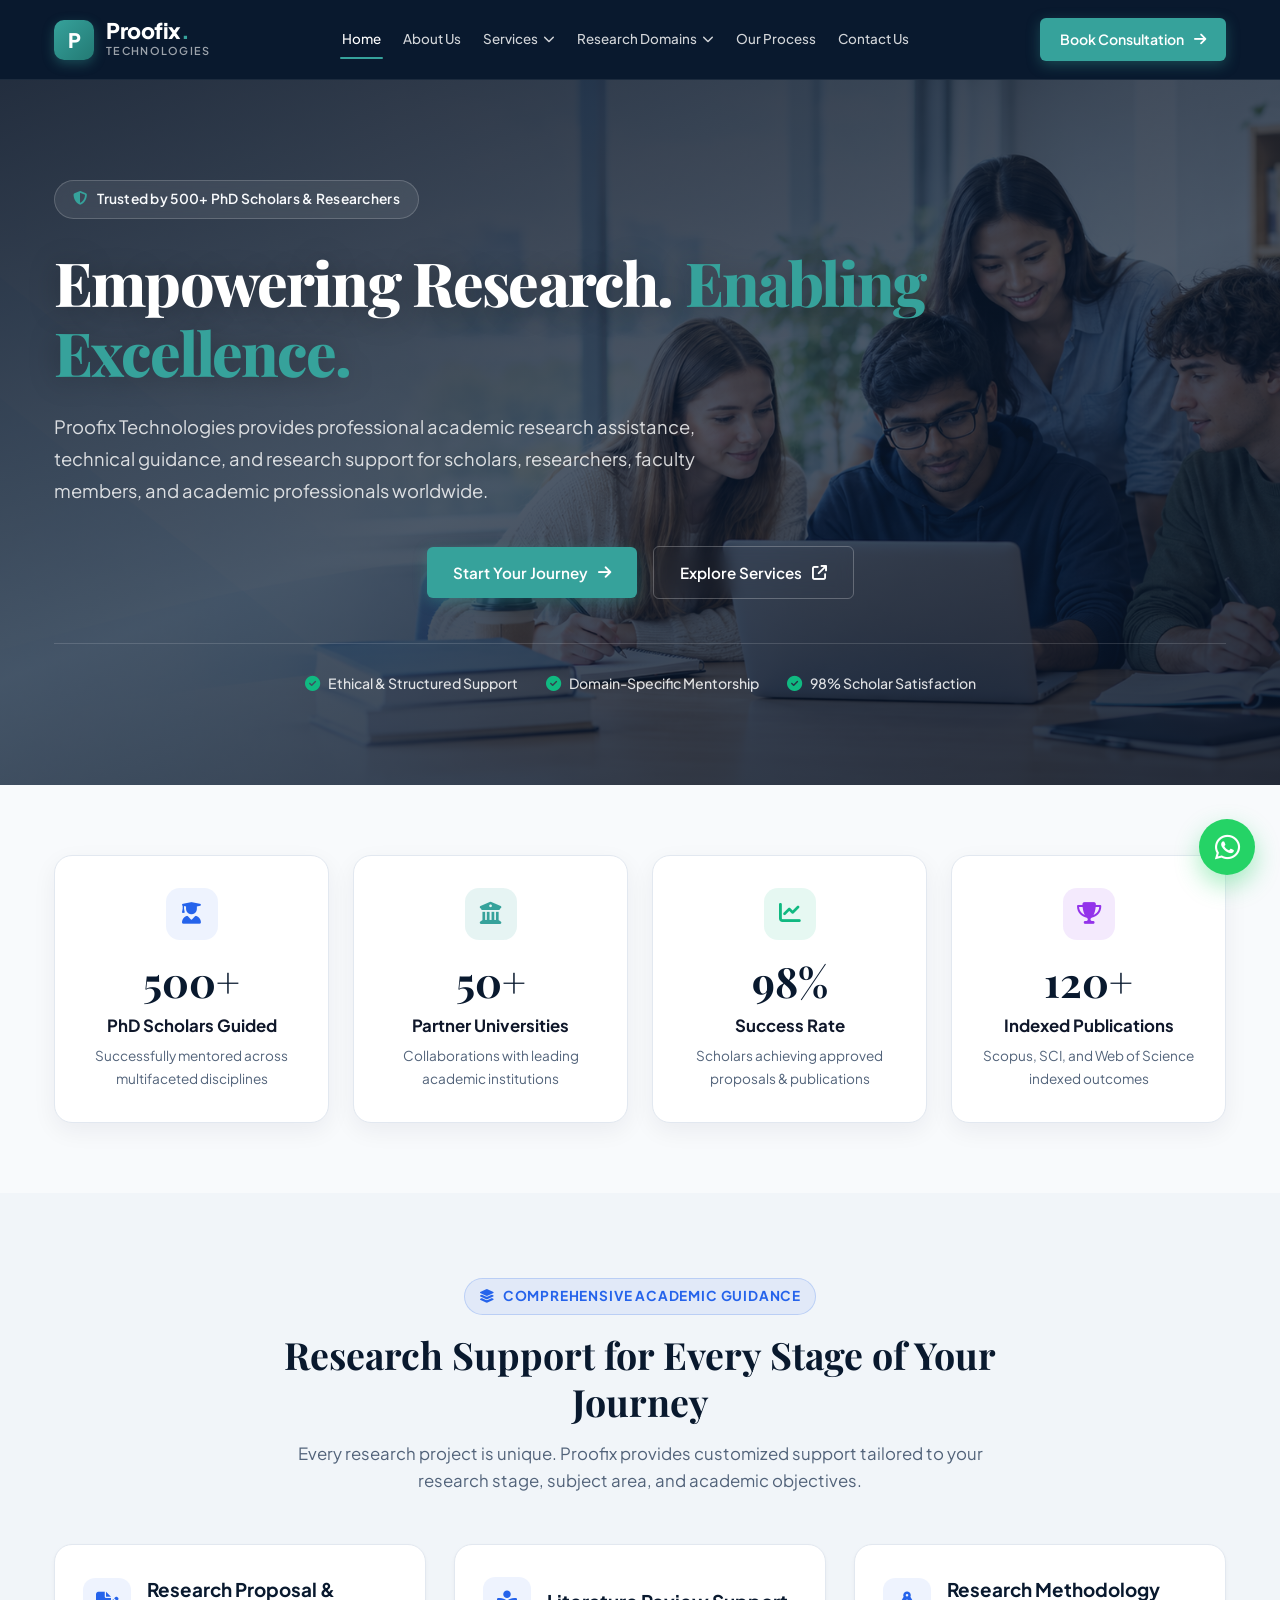
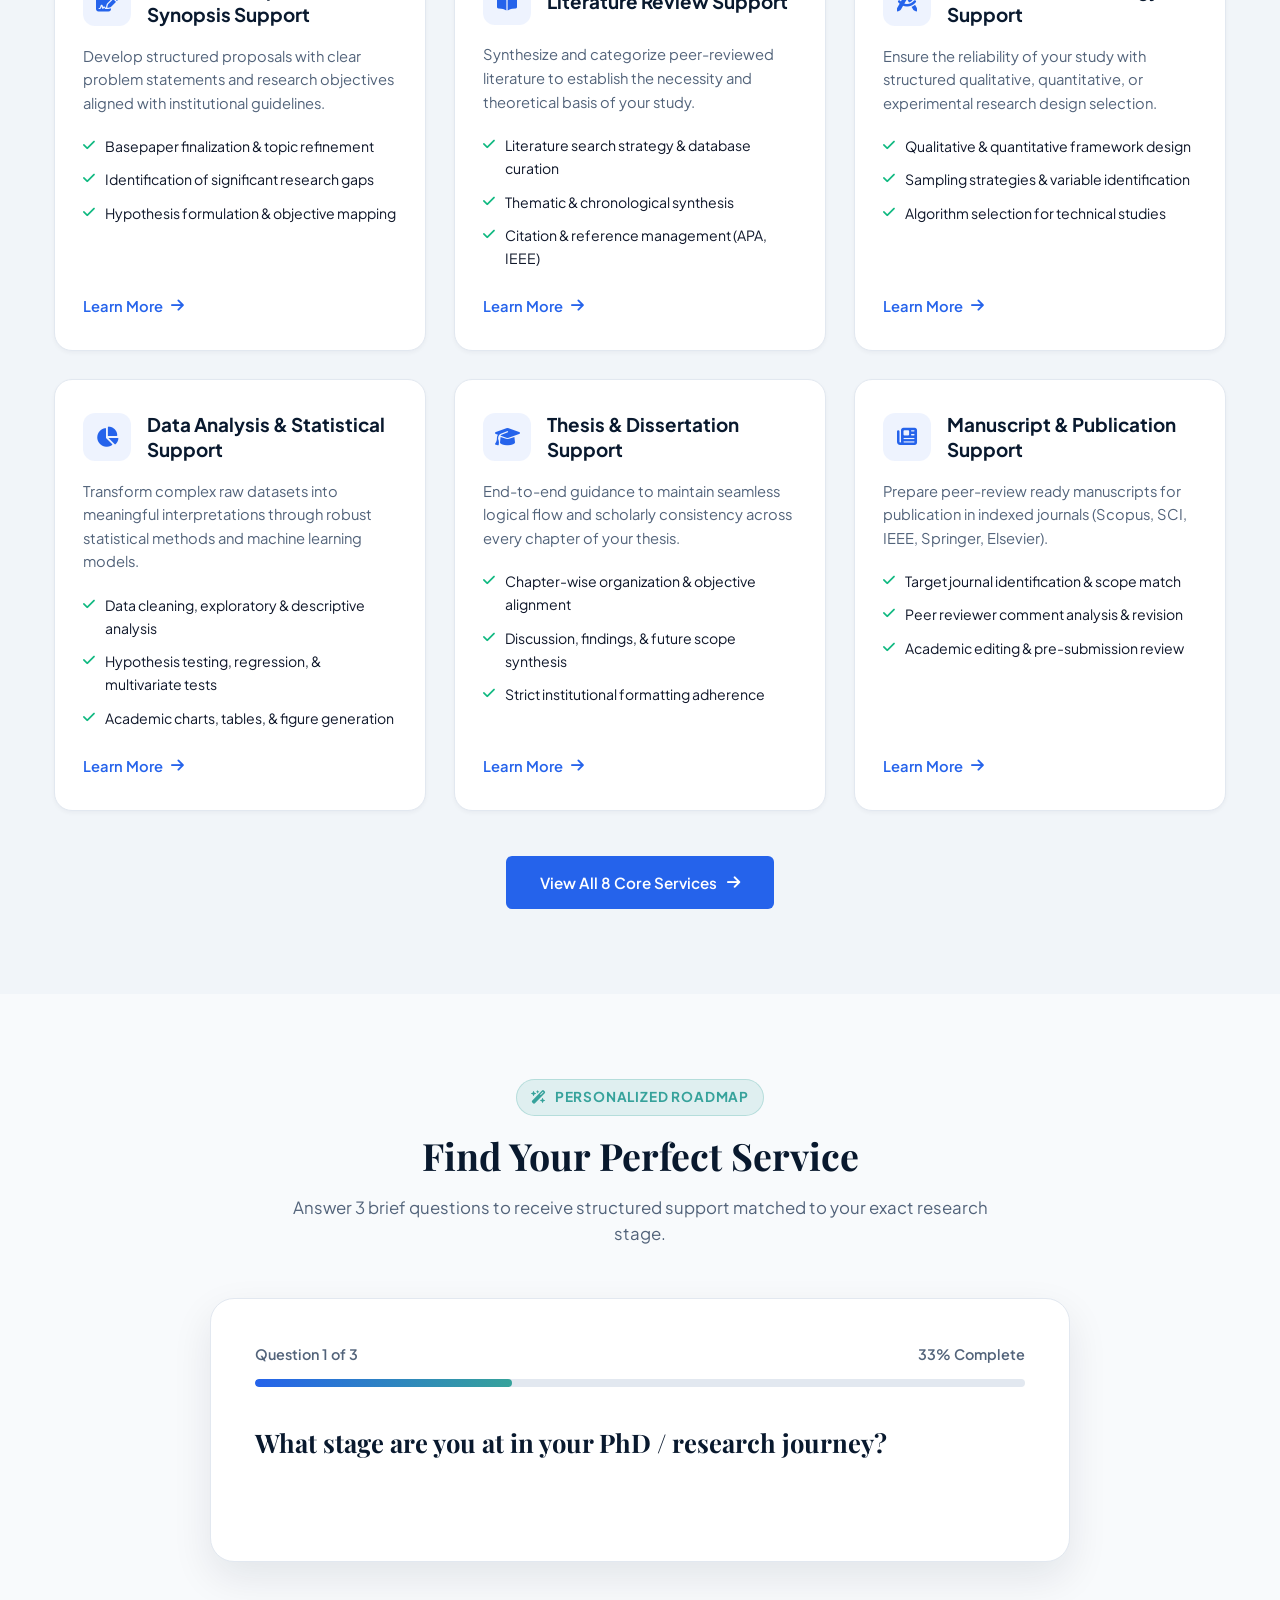
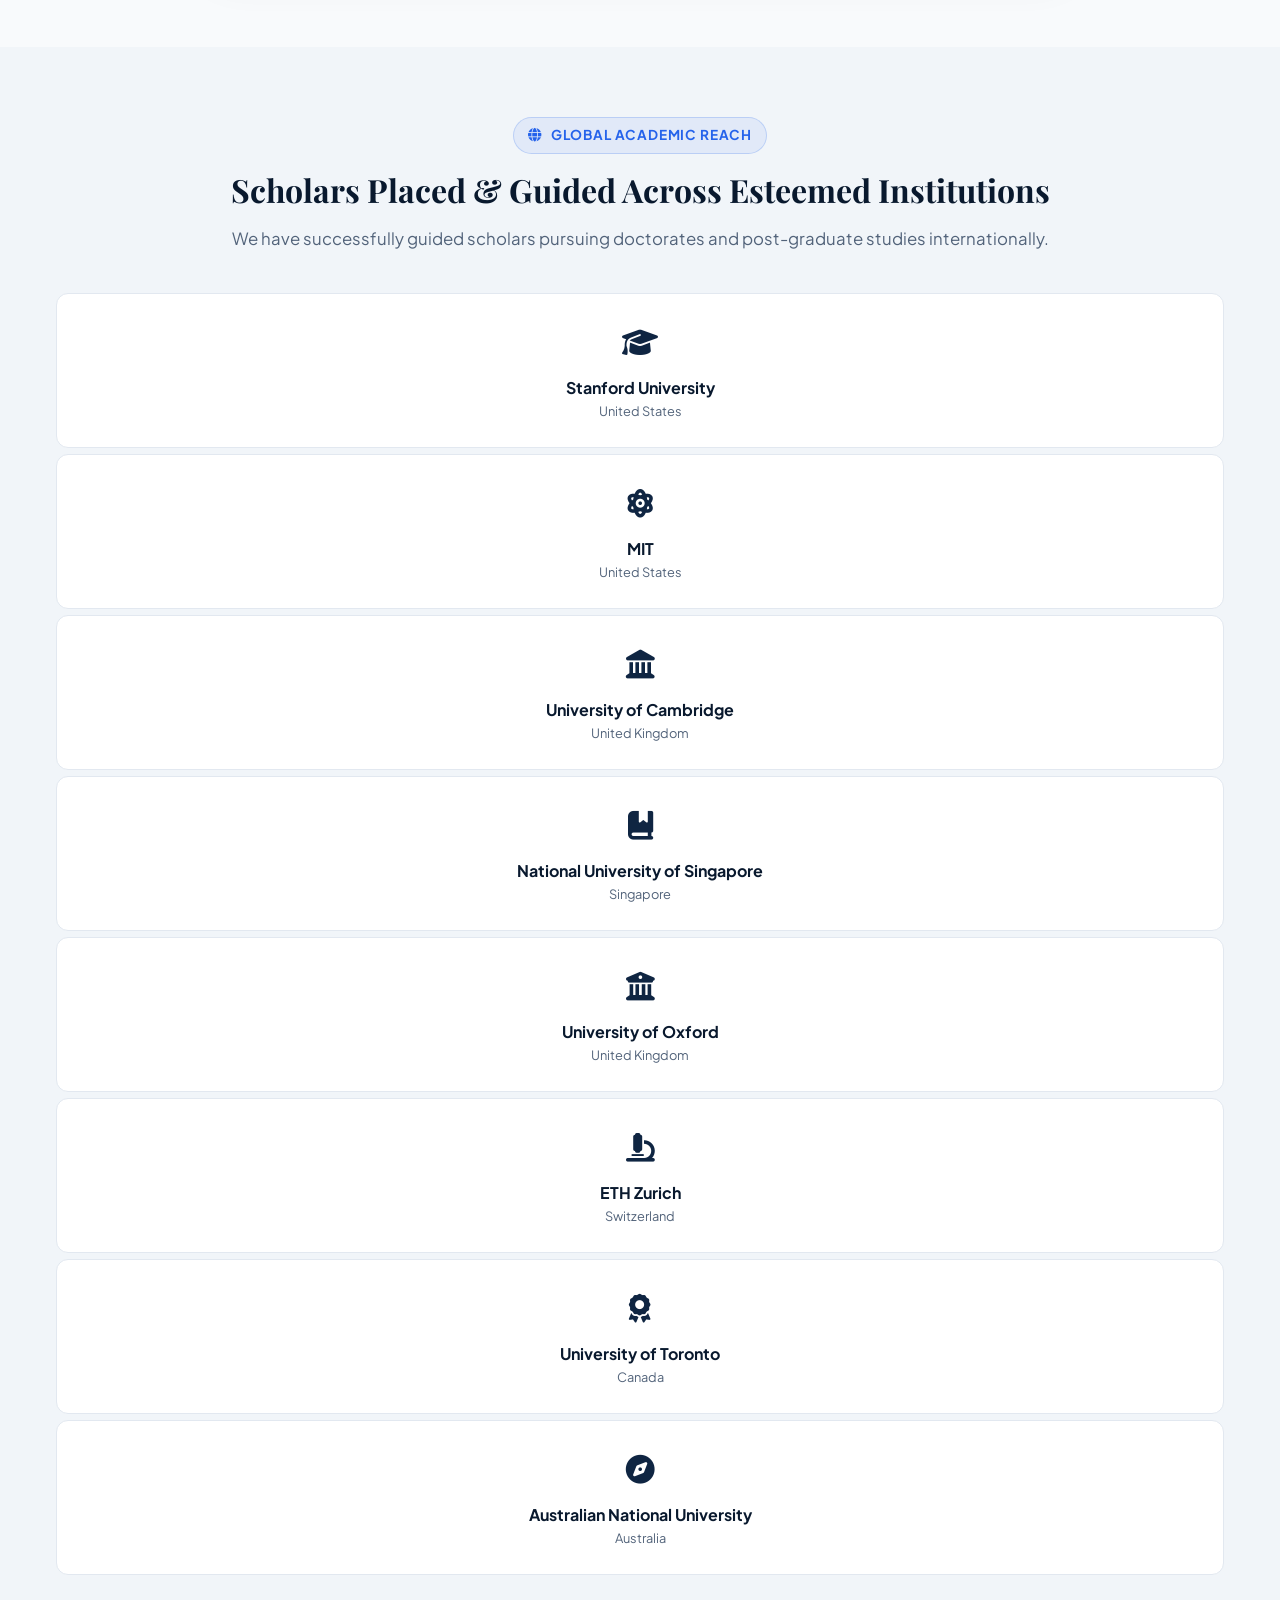
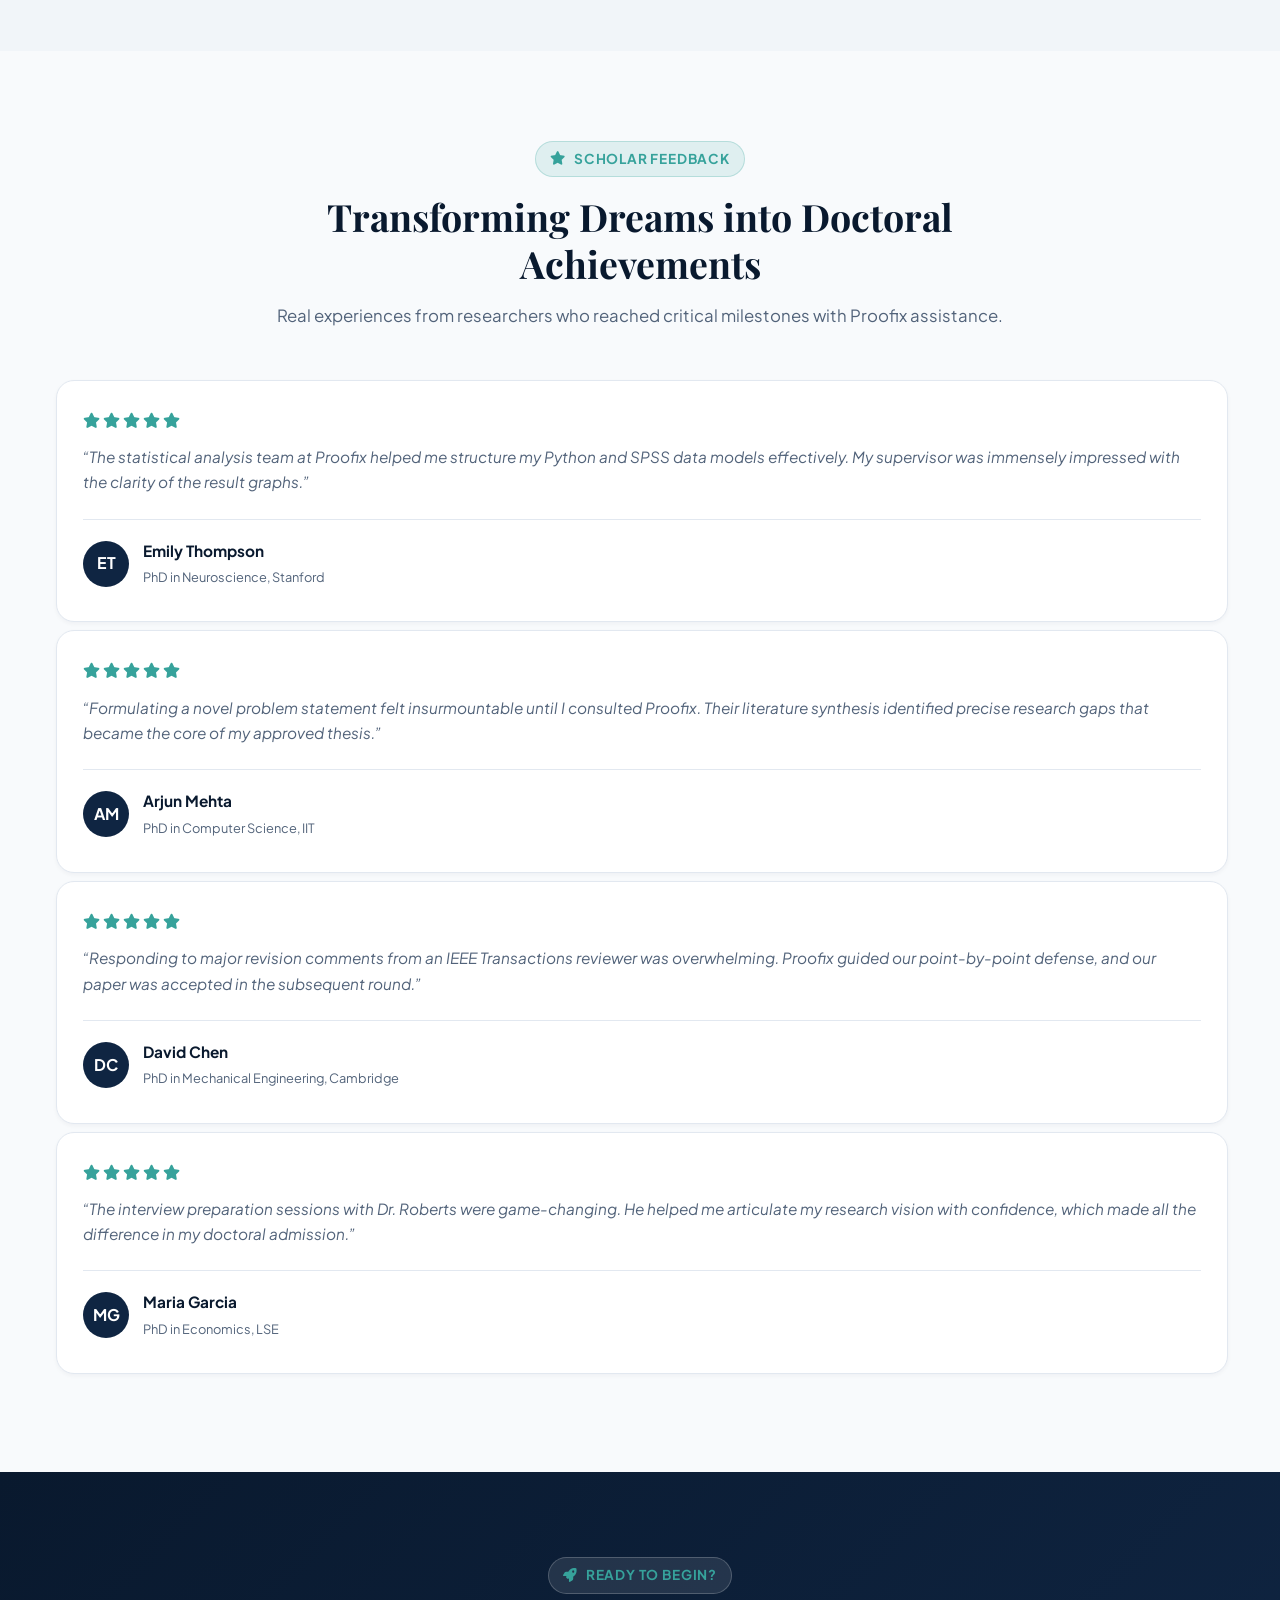
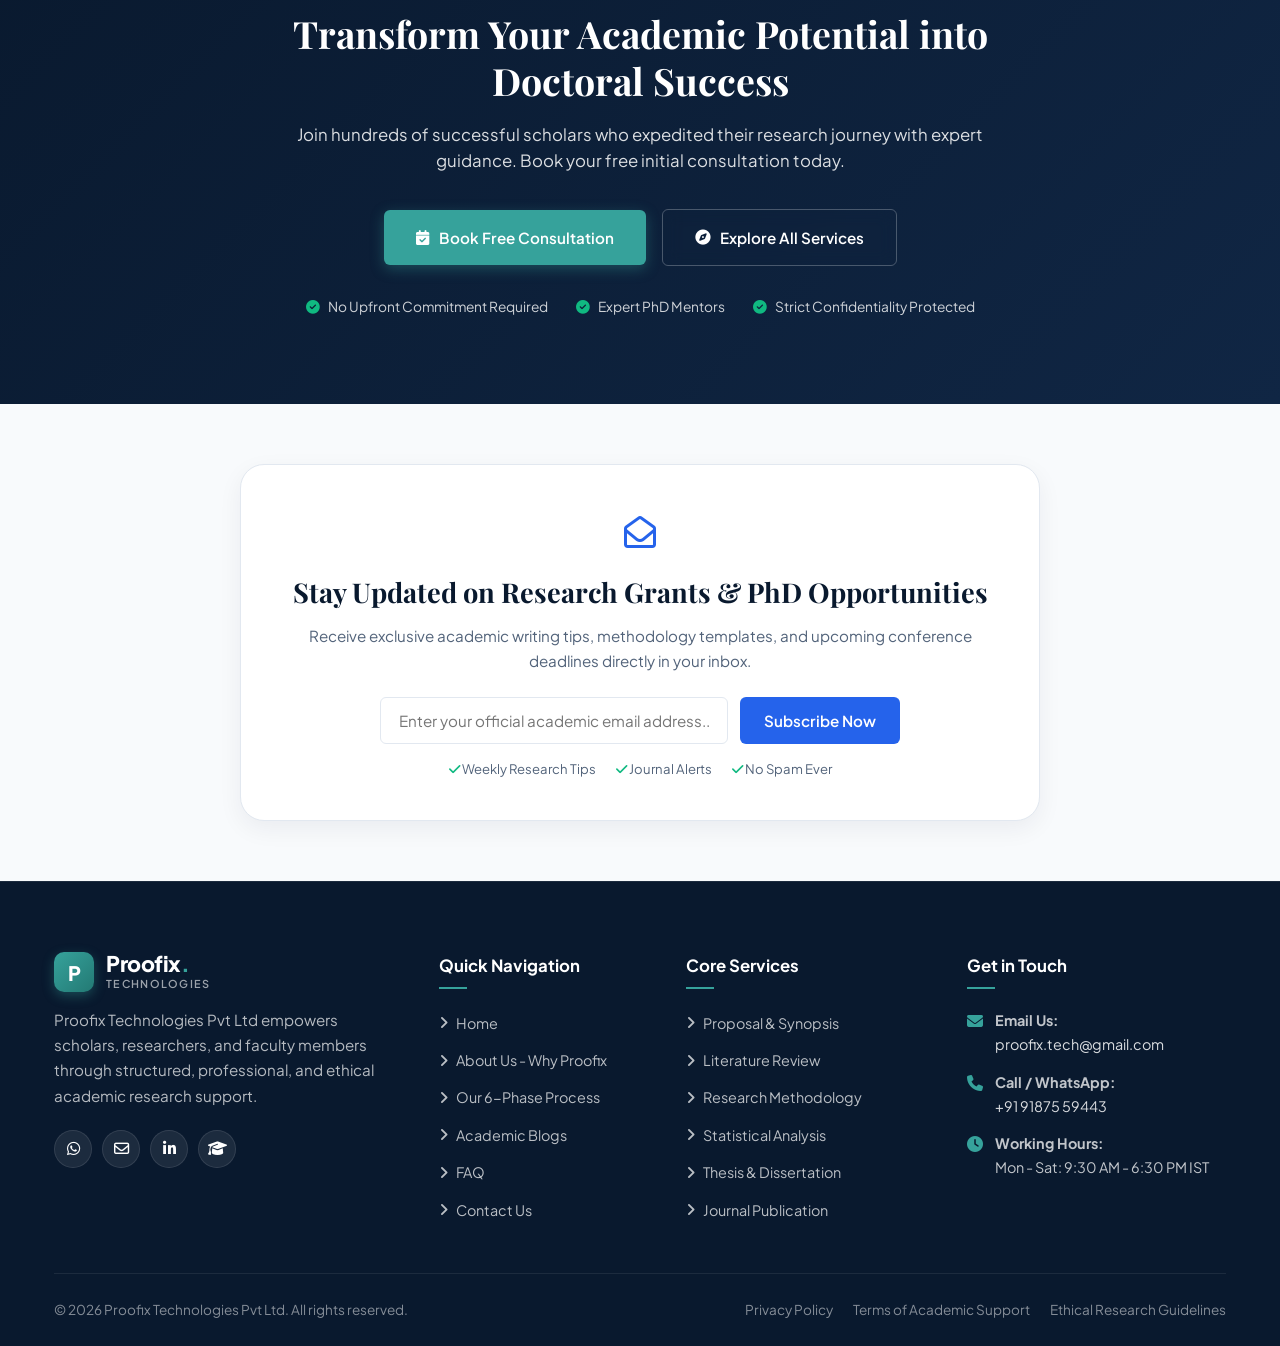
==== commit 541fd828: "changes" ====
--- a/index.html
+++ b/index.html
@@ -1,18 +1,25 @@
 <!DOCTYPE html>
 <html lang="en">
+
 <head>
   <meta charset="UTF-8">
   <meta name="viewport" content="width=device-width, initial-scale=1.0">
   <title>Proofix Technologies | Empowering Research. Enabling Excellence.</title>
-  <meta name="description" content="Proofix Technologies provides professional academic research assistance, technical guidance, and research support for PhD scholars, researchers, and faculty members.">
-  
+  <meta name="description"
+    content="Proofix Technologies provides professional academic research assistance, technical guidance, and research support for PhD scholars, researchers, and faculty members.">
+
   <!-- Font Awesome Icons -->
   <link rel="stylesheet" href="https://cdnjs.cloudflare.com/ajax/libs/font-awesome/6.5.1/css/all.min.css">
-  
+
+  <!-- Owl Carousel Styles -->
+  <link rel="stylesheet" href="css/owl.carousel.min.css">
+  <link rel="stylesheet" href="css/owl.theme.default.min.css">
+
   <!-- Common & Page-Specific Styles -->
   <link rel="stylesheet" href="css/common.css">
   <link rel="stylesheet" href="css/home.css">
 </head>
+
 <body>
 
   <!-- ==========================================================================
@@ -31,8 +38,8 @@
       <!-- Desktop & Mobile Nav Menu -->
       <nav class="nav-menu" id="navMenu">
         <a href="index.html" class="nav-link active">Home</a>
-        <a href="about.html" class="nav-link">About Us - Why Proofix</a>
-        
+        <a href="about.html" class="nav-link">About Us</a>
+
         <!-- Services Dropdown -->
         <div class="nav-item-dropdown">
           <a href="services.html" class="nav-link">
@@ -94,14 +101,13 @@
         </div>
 
         <a href="process.html" class="nav-link">Our Process</a>
-        <a href="blogs.html" class="nav-link">Blogs</a>
-        <a href="faq.html" class="nav-link">FAQ</a>
         <a href="contact.html" class="nav-link">Contact Us</a>
       </nav>
 
       <!-- Right Header Actions -->
       <div class="header-actions">
-        <a href="contact.html" class="btn btn-primary header-btn">
+        <a href="#impactStats" class="btn btn-primary header-btn"
+          onclick="document.getElementById('impactStats').scrollIntoView({behavior:'smooth'}); return false;">
           <span>Book Consultation</span>
           <i class="fa-solid fa-arrow-right"></i>
         </a>
@@ -116,21 +122,37 @@
        HERO SECTION
        ========================================================================== -->
   <main>
-    <section class="hero-section">
-      <div class="container">
+    <!-- =====================================================================
+         HERO BANNER SLIDER (Owl Carousel)
+         ===================================================================== -->
+    <section class="hero-section hero-slider-section" id="heroSlider">
+
+      <!-- Owl Carousel Background Slides -->
+      <div class="hero-banner-carousel owl-carousel owl-theme" id="heroBannerCarousel">
+        <div class="hero-slide" style="background-image: url('assets/images/banner.png');"></div>
+        <div class="hero-slide" style="background-image: url('assets/images/banner2.jpg');"></div>
+        <div class="hero-slide" style="background-image: url('assets/images/banner3.jpg');"></div>
+      </div>
+
+      <!-- Dark overlay for readability -->
+      <div class="hero-overlay"></div>
+
+      <!-- Hero Content (on top of slider) -->
+      <div class="container hero-slider-container">
         <div class="hero-grid">
           <div class="hero-content">
-            <div class="hero-badge">
+            <div class="hero-badge" id="heroBadge">
               <i class="fa-solid fa-shield-halved"></i>
-              <span>Trusted by 500+ PhD Scholars & Researchers</span>
-            </div>
-            
-            <h1 class="hero-title">
+              <span id="heroBadgeText">Trusted by 500+ PhD Scholars &amp; Researchers</span>
+            </div>
+
+            <h1 class="hero-title" id="heroTitle">
               Empowering Research. <span>Enabling Excellence.</span>
             </h1>
-            
-            <p class="hero-description">
-              Proofix Technologies provides professional academic research assistance, technical guidance, and research support for scholars, researchers, faculty members, and academic professionals worldwide.
+
+            <p class="hero-description" id="heroDesc">
+              Proofix Technologies provides professional academic research assistance, technical guidance, and research
+              support for scholars, researchers, faculty members, and academic professionals worldwide.
             </p>
 
             <div class="hero-actions">
@@ -147,7 +169,7 @@
             <div class="hero-meta-points">
               <div class="hero-point">
                 <i class="fa-solid fa-circle-check"></i>
-                <span>Ethical & Structured Support</span>
+                <span>Ethical &amp; Structured Support</span>
               </div>
               <div class="hero-point">
                 <i class="fa-solid fa-circle-check"></i>
@@ -157,42 +179,6 @@
                 <i class="fa-solid fa-circle-check"></i>
                 <span>98% Scholar Satisfaction</span>
               </div>
-            </div>
-          </div>
-
-          <!-- Hero Visual Feature Box -->
-          <div class="hero-visual-card">
-            <div class="visual-card-header">
-              <span class="visual-badge">
-                <i class="fa-solid fa-circle-notch fa-spin"></i> Research Support Framework
-              </span>
-              <span style="font-size: 0.82rem; color: var(--accent-gold); font-weight: 600;">ISO Standard</span>
-            </div>
-
-            <h3 class="visual-card-title">Strengthening the Research Behind the Document</h3>
-            
-            <div class="visual-steps-list">
-              <div class="visual-step-item">
-                <div class="step-num">1</div>
-                <div class="step-text">Basepaper Finalization & Novel Problem Formulation</div>
-              </div>
-              <div class="visual-step-item">
-                <div class="step-num">2</div>
-                <div class="step-text">Literature Synthesis & Research Gap Mapping</div>
-              </div>
-              <div class="visual-step-item">
-                <div class="step-num">3</div>
-                <div class="step-text">Advanced Statistical Analysis & Model Implementation</div>
-              </div>
-              <div class="visual-step-item">
-                <div class="step-num">4</div>
-                <div class="step-text">Target Journal Formatting & Pre-Submission Quality Review</div>
-              </div>
-            </div>
-
-            <div class="visual-card-footer">
-              <i class="fa-solid fa-quote-left"></i>
-              <p><em>“Raw ideas are common, Refined Research is rare. We build confidence throughout your academic journey.”</em></p>
             </div>
           </div>
         </div>
@@ -255,7 +241,8 @@
           </span>
           <h2 class="section-title">Research Support for Every Stage of Your Journey</h2>
           <p class="section-subtitle">
-            Every research project is unique. Proofix provides customized support tailored to your research stage, subject area, and academic objectives.
+            Every research project is unique. Proofix provides customized support tailored to your research stage,
+            subject area, and academic objectives.
           </p>
         </div>
 
@@ -266,13 +253,18 @@
               <div class="service-icon"><i class="fa-solid fa-file-signature"></i></div>
               <h3 class="service-card-title">Research Proposal & Synopsis Support</h3>
             </div>
-            <p class="service-card-desc">Develop structured proposals with clear problem statements and research objectives aligned with institutional guidelines.</p>
+            <p class="service-card-desc">Develop structured proposals with clear problem statements and research
+              objectives aligned with institutional guidelines.</p>
             <div class="service-features-list">
-              <div class="service-feature-item"><i class="fa-solid fa-check"></i> Basepaper finalization & topic refinement</div>
-              <div class="service-feature-item"><i class="fa-solid fa-check"></i> Identification of significant research gaps</div>
-              <div class="service-feature-item"><i class="fa-solid fa-check"></i> Hypothesis formulation & objective mapping</div>
-            </div>
-            <a href="services.html#service-proposal" class="service-link">Learn More <i class="fa-solid fa-arrow-right"></i></a>
+              <div class="service-feature-item"><i class="fa-solid fa-check"></i> Basepaper finalization & topic
+                refinement</div>
+              <div class="service-feature-item"><i class="fa-solid fa-check"></i> Identification of significant research
+                gaps</div>
+              <div class="service-feature-item"><i class="fa-solid fa-check"></i> Hypothesis formulation & objective
+                mapping</div>
+            </div>
+            <a href="services.html#service-proposal" class="service-link">Learn More <i
+                class="fa-solid fa-arrow-right"></i></a>
           </div>
 
           <!-- 2. Literature Review -->
@@ -281,13 +273,18 @@
               <div class="service-icon"><i class="fa-solid fa-book-open-reader"></i></div>
               <h3 class="service-card-title">Literature Review Support</h3>
             </div>
-            <p class="service-card-desc">Synthesize and categorize peer-reviewed literature to establish the necessity and theoretical basis of your study.</p>
+            <p class="service-card-desc">Synthesize and categorize peer-reviewed literature to establish the necessity
+              and theoretical basis of your study.</p>
             <div class="service-features-list">
-              <div class="service-feature-item"><i class="fa-solid fa-check"></i> Literature search strategy & database curation</div>
-              <div class="service-feature-item"><i class="fa-solid fa-check"></i> Thematic & chronological synthesis</div>
-              <div class="service-feature-item"><i class="fa-solid fa-check"></i> Citation & reference management (APA, IEEE)</div>
-            </div>
-            <a href="services.html#service-literature" class="service-link">Learn More <i class="fa-solid fa-arrow-right"></i></a>
+              <div class="service-feature-item"><i class="fa-solid fa-check"></i> Literature search strategy & database
+                curation</div>
+              <div class="service-feature-item"><i class="fa-solid fa-check"></i> Thematic & chronological synthesis
+              </div>
+              <div class="service-feature-item"><i class="fa-solid fa-check"></i> Citation & reference management (APA,
+                IEEE)</div>
+            </div>
+            <a href="services.html#service-literature" class="service-link">Learn More <i
+                class="fa-solid fa-arrow-right"></i></a>
           </div>
 
           <!-- 3. Research Methodology -->
@@ -296,13 +293,18 @@
               <div class="service-icon"><i class="fa-solid fa-compass-drafting"></i></div>
               <h3 class="service-card-title">Research Methodology Support</h3>
             </div>
-            <p class="service-card-desc">Ensure the reliability of your study with structured qualitative, quantitative, or experimental research design selection.</p>
+            <p class="service-card-desc">Ensure the reliability of your study with structured qualitative, quantitative,
+              or experimental research design selection.</p>
             <div class="service-features-list">
-              <div class="service-feature-item"><i class="fa-solid fa-check"></i> Qualitative & quantitative framework design</div>
-              <div class="service-feature-item"><i class="fa-solid fa-check"></i> Sampling strategies & variable identification</div>
-              <div class="service-feature-item"><i class="fa-solid fa-check"></i> Algorithm selection for technical studies</div>
-            </div>
-            <a href="services.html#service-methodology" class="service-link">Learn More <i class="fa-solid fa-arrow-right"></i></a>
+              <div class="service-feature-item"><i class="fa-solid fa-check"></i> Qualitative & quantitative framework
+                design</div>
+              <div class="service-feature-item"><i class="fa-solid fa-check"></i> Sampling strategies & variable
+                identification</div>
+              <div class="service-feature-item"><i class="fa-solid fa-check"></i> Algorithm selection for technical
+                studies</div>
+            </div>
+            <a href="services.html#service-methodology" class="service-link">Learn More <i
+                class="fa-solid fa-arrow-right"></i></a>
           </div>
 
           <!-- 4. Data Analysis & Statistics -->
@@ -311,13 +313,18 @@
               <div class="service-icon"><i class="fa-solid fa-chart-pie"></i></div>
               <h3 class="service-card-title">Data Analysis & Statistical Support</h3>
             </div>
-            <p class="service-card-desc">Transform complex raw datasets into meaningful interpretations through robust statistical methods and machine learning models.</p>
+            <p class="service-card-desc">Transform complex raw datasets into meaningful interpretations through robust
+              statistical methods and machine learning models.</p>
             <div class="service-features-list">
-              <div class="service-feature-item"><i class="fa-solid fa-check"></i> Data cleaning, exploratory & descriptive analysis</div>
-              <div class="service-feature-item"><i class="fa-solid fa-check"></i> Hypothesis testing, regression, & multivariate tests</div>
-              <div class="service-feature-item"><i class="fa-solid fa-check"></i> Academic charts, tables, & figure generation</div>
-            </div>
-            <a href="services.html#service-analysis" class="service-link">Learn More <i class="fa-solid fa-arrow-right"></i></a>
+              <div class="service-feature-item"><i class="fa-solid fa-check"></i> Data cleaning, exploratory &
+                descriptive analysis</div>
+              <div class="service-feature-item"><i class="fa-solid fa-check"></i> Hypothesis testing, regression, &
+                multivariate tests</div>
+              <div class="service-feature-item"><i class="fa-solid fa-check"></i> Academic charts, tables, & figure
+                generation</div>
+            </div>
+            <a href="services.html#service-analysis" class="service-link">Learn More <i
+                class="fa-solid fa-arrow-right"></i></a>
           </div>
 
           <!-- 5. Thesis & Dissertation Support -->
@@ -326,13 +333,18 @@
               <div class="service-icon"><i class="fa-solid fa-graduation-cap"></i></div>
               <h3 class="service-card-title">Thesis & Dissertation Support</h3>
             </div>
-            <p class="service-card-desc">End-to-end guidance to maintain seamless logical flow and scholarly consistency across every chapter of your thesis.</p>
+            <p class="service-card-desc">End-to-end guidance to maintain seamless logical flow and scholarly consistency
+              across every chapter of your thesis.</p>
             <div class="service-features-list">
-              <div class="service-feature-item"><i class="fa-solid fa-check"></i> Chapter-wise organization & objective alignment</div>
-              <div class="service-feature-item"><i class="fa-solid fa-check"></i> Discussion, findings, & future scope synthesis</div>
-              <div class="service-feature-item"><i class="fa-solid fa-check"></i> Strict institutional formatting adherence</div>
-            </div>
-            <a href="services.html#service-thesis" class="service-link">Learn More <i class="fa-solid fa-arrow-right"></i></a>
+              <div class="service-feature-item"><i class="fa-solid fa-check"></i> Chapter-wise organization & objective
+                alignment</div>
+              <div class="service-feature-item"><i class="fa-solid fa-check"></i> Discussion, findings, & future scope
+                synthesis</div>
+              <div class="service-feature-item"><i class="fa-solid fa-check"></i> Strict institutional formatting
+                adherence</div>
+            </div>
+            <a href="services.html#service-thesis" class="service-link">Learn More <i
+                class="fa-solid fa-arrow-right"></i></a>
           </div>
 
           <!-- 6. Paper & Publication Support -->
@@ -341,13 +353,18 @@
               <div class="service-icon"><i class="fa-solid fa-newspaper"></i></div>
               <h3 class="service-card-title">Manuscript & Publication Support</h3>
             </div>
-            <p class="service-card-desc">Prepare peer-review ready manuscripts for publication in indexed journals (Scopus, SCI, IEEE, Springer, Elsevier).</p>
+            <p class="service-card-desc">Prepare peer-review ready manuscripts for publication in indexed journals
+              (Scopus, SCI, IEEE, Springer, Elsevier).</p>
             <div class="service-features-list">
-              <div class="service-feature-item"><i class="fa-solid fa-check"></i> Target journal identification & scope match</div>
-              <div class="service-feature-item"><i class="fa-solid fa-check"></i> Peer reviewer comment analysis & revision</div>
-              <div class="service-feature-item"><i class="fa-solid fa-check"></i> Academic editing & pre-submission review</div>
-            </div>
-            <a href="services.html#service-publication" class="service-link">Learn More <i class="fa-solid fa-arrow-right"></i></a>
+              <div class="service-feature-item"><i class="fa-solid fa-check"></i> Target journal identification & scope
+                match</div>
+              <div class="service-feature-item"><i class="fa-solid fa-check"></i> Peer reviewer comment analysis &
+                revision</div>
+              <div class="service-feature-item"><i class="fa-solid fa-check"></i> Academic editing & pre-submission
+                review</div>
+            </div>
+            <a href="services.html#service-publication" class="service-link">Learn More <i
+                class="fa-solid fa-arrow-right"></i></a>
           </div>
         </div>
 
@@ -370,7 +387,8 @@
             <i class="fa-solid fa-wand-magic-sparkles"></i> Personalized Roadmap
           </span>
           <h2 class="section-title">Find Your Perfect Service</h2>
-          <p class="section-subtitle">Answer 3 brief questions to receive structured support matched to your exact research stage.</p>
+          <p class="section-subtitle">Answer 3 brief questions to receive structured support matched to your exact
+            research stage.</p>
         </div>
 
         <div class="quiz-container">
@@ -393,12 +411,14 @@
 
           <!-- Result Display Box -->
           <div id="quizResultBox" class="quiz-result-box">
-            <div style="width: 56px; height: 56px; background: var(--accent-gold-light); color: var(--accent-gold); border-radius: 50%; display: inline-flex; align-items: center; justify-content: center; font-size: 1.5rem; margin-bottom: 16px;">
+            <div
+              style="width: 56px; height: 56px; background: var(--accent-gold-light); color: var(--accent-gold); border-radius: 50%; display: inline-flex; align-items: center; justify-content: center; font-size: 1.5rem; margin-bottom: 16px;">
               <i class="fa-solid fa-circle-check"></i>
             </div>
             <h4 id="recommendedServiceTitle">Recommended Service Package</h4>
             <p id="recommendedServiceDesc" style="max-width: 600px; margin: 0 auto 24px auto;">
-              We have identified the optimal research pathway for your profile. Connect with our dedicated domain specialist to begin.
+              We have identified the optimal research pathway for your profile. Connect with our dedicated domain
+              specialist to begin.
             </p>
             <div style="display: flex; gap: 14px; justify-content: center; flex-wrap: wrap;">
               <a href="contact.html" class="btn btn-primary">
@@ -424,9 +444,10 @@
           <i class="fa-solid fa-globe"></i> Global Academic Reach
         </span>
         <h2 class="section-title" style="font-size: 2rem;">Scholars Placed & Guided Across Esteemed Institutions</h2>
-        <p class="section-subtitle">We have successfully guided scholars pursuing doctorates and post-graduate studies internationally.</p>
-
-        <div class="partners-grid">
+        <p class="section-subtitle">We have successfully guided scholars pursuing doctorates and post-graduate studies
+          internationally.</p>
+
+        <div class="partners-carousel owl-carousel owl-theme" id="partnersCarousel">
           <div class="partner-card">
             <div class="partner-icon"><i class="fa-solid fa-graduation-cap"></i></div>
             <div class="partner-name">Stanford University</div>
@@ -446,6 +467,26 @@
             <div class="partner-icon"><i class="fa-solid fa-book-bookmark"></i></div>
             <div class="partner-name">National University of Singapore</div>
             <div class="partner-country">Singapore</div>
+          </div>
+          <div class="partner-card">
+            <div class="partner-icon"><i class="fa-solid fa-building-columns"></i></div>
+            <div class="partner-name">University of Oxford</div>
+            <div class="partner-country">United Kingdom</div>
+          </div>
+          <div class="partner-card">
+            <div class="partner-icon"><i class="fa-solid fa-microscope"></i></div>
+            <div class="partner-name">ETH Zurich</div>
+            <div class="partner-country">Switzerland</div>
+          </div>
+          <div class="partner-card">
+            <div class="partner-icon"><i class="fa-solid fa-award"></i></div>
+            <div class="partner-name">University of Toronto</div>
+            <div class="partner-country">Canada</div>
+          </div>
+          <div class="partner-card">
+            <div class="partner-icon"><i class="fa-solid fa-compass"></i></div>
+            <div class="partner-name">Australian National University</div>
+            <div class="partner-country">Australia</div>
           </div>
         </div>
       </div>
@@ -461,17 +502,20 @@
             <i class="fa-solid fa-star"></i> Scholar Feedback
           </span>
           <h2 class="section-title">Transforming Dreams into Doctoral Achievements</h2>
-          <p class="section-subtitle">Real experiences from researchers who reached critical milestones with Proofix assistance.</p>
-        </div>
-
-        <div class="testimonials-grid">
+          <p class="section-subtitle">Real experiences from researchers who reached critical milestones with Proofix
+            assistance.</p>
+        </div>
+
+        <div class="testimonials-carousel owl-carousel owl-theme" id="testimonialsCarousel">
           <div class="testimonial-card">
             <div>
               <div class="testimonial-rating">
-                <i class="fa-solid fa-star"></i><i class="fa-solid fa-star"></i><i class="fa-solid fa-star"></i><i class="fa-solid fa-star"></i><i class="fa-solid fa-star"></i>
+                <i class="fa-solid fa-star"></i><i class="fa-solid fa-star"></i><i class="fa-solid fa-star"></i><i
+                  class="fa-solid fa-star"></i><i class="fa-solid fa-star"></i>
               </div>
               <p class="testimonial-quote">
-                “The statistical analysis team at Proofix helped me structure my Python and SPSS data models effectively. My supervisor was immensely impressed with the clarity of the result graphs.”
+                “The statistical analysis team at Proofix helped me structure my Python and SPSS data models
+                effectively. My supervisor was immensely impressed with the clarity of the result graphs.”
               </p>
             </div>
             <div class="testimonial-author">
@@ -486,10 +530,12 @@
           <div class="testimonial-card">
             <div>
               <div class="testimonial-rating">
-                <i class="fa-solid fa-star"></i><i class="fa-solid fa-star"></i><i class="fa-solid fa-star"></i><i class="fa-solid fa-star"></i><i class="fa-solid fa-star"></i>
+                <i class="fa-solid fa-star"></i><i class="fa-solid fa-star"></i><i class="fa-solid fa-star"></i><i
+                  class="fa-solid fa-star"></i><i class="fa-solid fa-star"></i>
               </div>
               <p class="testimonial-quote">
-                “Formulating a novel problem statement felt insurmountable until I consulted Proofix. Their literature synthesis identified precise research gaps that became the core of my approved thesis.”
+                “Formulating a novel problem statement felt insurmountable until I consulted Proofix. Their literature
+                synthesis identified precise research gaps that became the core of my approved thesis.”
               </p>
             </div>
             <div class="testimonial-author">
@@ -504,10 +550,12 @@
           <div class="testimonial-card">
             <div>
               <div class="testimonial-rating">
-                <i class="fa-solid fa-star"></i><i class="fa-solid fa-star"></i><i class="fa-solid fa-star"></i><i class="fa-solid fa-star"></i><i class="fa-solid fa-star"></i>
+                <i class="fa-solid fa-star"></i><i class="fa-solid fa-star"></i><i class="fa-solid fa-star"></i><i
+                  class="fa-solid fa-star"></i><i class="fa-solid fa-star"></i>
               </div>
               <p class="testimonial-quote">
-                “Responding to major revision comments from an IEEE Transactions reviewer was overwhelming. Proofix guided our point-by-point defense, and our paper was accepted in the subsequent round.”
+                “Responding to major revision comments from an IEEE Transactions reviewer was overwhelming. Proofix
+                guided our point-by-point defense, and our paper was accepted in the subsequent round.”
               </p>
             </div>
             <div class="testimonial-author">
@@ -515,6 +563,25 @@
               <div class="author-info">
                 <h5>David Chen</h5>
                 <span>PhD in Mechanical Engineering, Cambridge</span>
+              </div>
+            </div>
+          </div>
+
+          <div class="testimonial-card">
+            <div>
+              <div class="testimonial-rating">
+                <i class="fa-solid fa-star"></i><i class="fa-solid fa-star"></i><i class="fa-solid fa-star"></i><i
+                  class="fa-solid fa-star"></i><i class="fa-solid fa-star"></i>
+              </div>
+              <p class="testimonial-quote">
+                “The interview preparation sessions with Dr. Roberts were game-changing. He helped me articulate my research vision with confidence, which made all the difference in my doctoral admission.”
+              </p>
+            </div>
+            <div class="testimonial-author">
+              <div class="author-avatar">MG</div>
+              <div class="author-info">
+                <h5>Maria Garcia</h5>
+                <span>PhD in Economics, LSE</span>
               </div>
             </div>
           </div>
@@ -528,12 +595,14 @@
     <section class="cta-banner-section">
       <div class="container">
         <div class="cta-banner-content">
-          <span class="section-tag" style="background: rgba(255,255,255,0.1); color: var(--accent-gold); border-color: rgba(255,255,255,0.2);">
+          <span class="section-tag"
+            style="background: rgba(255,255,255,0.1); color: var(--accent-gold); border-color: rgba(255,255,255,0.2);">
             <i class="fa-solid fa-rocket"></i> Ready to Begin?
           </span>
           <h2 class="section-title">Transform Your Academic Potential into Doctoral Success</h2>
           <p class="section-subtitle">
-            Join hundreds of successful scholars who expedited their research journey with expert guidance. Book your free initial consultation today.
+            Join hundreds of successful scholars who expedited their research journey with expert guidance. Book your
+            free initial consultation today.
           </p>
           <div class="cta-banner-actions">
             <a href="contact.html" class="btn btn-primary" style="padding: 15px 32px;">
@@ -561,17 +630,21 @@
           <div style="font-size: 2rem; color: var(--accent-blue); margin-bottom: 12px;">
             <i class="fa-regular fa-envelope-open"></i>
           </div>
-          <h3 style="font-family: var(--font-heading); font-size: 1.7rem; color: var(--primary-dark); margin-bottom: 8px;">
+          <h3
+            style="font-family: var(--font-heading); font-size: 1.7rem; color: var(--primary-dark); margin-bottom: 8px;">
             Stay Updated on Research Grants & PhD Opportunities
           </h3>
           <p style="color: var(--text-muted); font-size: 0.95rem;">
-            Receive exclusive academic writing tips, methodology templates, and upcoming conference deadlines directly in your inbox.
+            Receive exclusive academic writing tips, methodology templates, and upcoming conference deadlines directly
+            in your inbox.
           </p>
           <form class="newsletter-form" id="newsletterForm">
-            <input type="email" class="newsletter-input" placeholder="Enter your official academic email address..." required>
+            <input type="email" class="newsletter-input" placeholder="Enter your official academic email address..."
+              required>
             <button type="submit" class="btn btn-blue" style="padding: 12px 24px;">Subscribe Now</button>
           </form>
-          <div style="display: flex; gap: 20px; justify-content: center; font-size: 0.82rem; color: var(--text-muted); flex-wrap: wrap;">
+          <div
+            style="display: flex; gap: 20px; justify-content: center; font-size: 0.82rem; color: var(--text-muted); flex-wrap: wrap;">
             <span><i class="fa-solid fa-check" style="color: var(--accent-emerald);"></i> Weekly Research Tips</span>
             <span><i class="fa-solid fa-check" style="color: var(--accent-emerald);"></i> Journal Alerts</span>
             <span><i class="fa-solid fa-check" style="color: var(--accent-emerald);"></i> No Spam Ever</span>
@@ -597,11 +670,14 @@
             </div>
           </a>
           <p class="footer-tagline">
-            Proofix Technologies Pvt Ltd empowers scholars, researchers, and faculty members through structured, professional, and ethical academic research support.
+            Proofix Technologies Pvt Ltd empowers scholars, researchers, and faculty members through structured,
+            professional, and ethical academic research support.
           </p>
           <div class="footer-socials">
-            <a href="https://wa.me/919187559443" target="_blank" rel="noopener" class="social-btn" aria-label="WhatsApp"><i class="fa-brands fa-whatsapp"></i></a>
-            <a href="mailto:proofix.tech@gmail.com" class="social-btn" aria-label="Email"><i class="fa-regular fa-envelope"></i></a>
+            <a href="https://wa.me/919187559443" target="_blank" rel="noopener" class="social-btn"
+              aria-label="WhatsApp"><i class="fa-brands fa-whatsapp"></i></a>
+            <a href="mailto:proofix.tech@gmail.com" class="social-btn" aria-label="Email"><i
+                class="fa-regular fa-envelope"></i></a>
             <a href="#" class="social-btn" aria-label="LinkedIn"><i class="fa-brands fa-linkedin-in"></i></a>
             <a href="#" class="social-btn" aria-label="Google Scholar"><i class="fa-solid fa-graduation-cap"></i></a>
           </div>
@@ -624,12 +700,18 @@
         <div class="footer-col">
           <h4>Core Services</h4>
           <ul class="footer-links">
-            <li><a href="services.html#service-proposal"><i class="fa-solid fa-angle-right"></i> Proposal & Synopsis</a></li>
-            <li><a href="services.html#service-literature"><i class="fa-solid fa-angle-right"></i> Literature Review</a></li>
-            <li><a href="services.html#service-methodology"><i class="fa-solid fa-angle-right"></i> Research Methodology</a></li>
-            <li><a href="services.html#service-analysis"><i class="fa-solid fa-angle-right"></i> Statistical Analysis</a></li>
-            <li><a href="services.html#service-thesis"><i class="fa-solid fa-angle-right"></i> Thesis & Dissertation</a></li>
-            <li><a href="services.html#service-publication"><i class="fa-solid fa-angle-right"></i> Journal Publication</a></li>
+            <li><a href="services.html#service-proposal"><i class="fa-solid fa-angle-right"></i> Proposal & Synopsis</a>
+            </li>
+            <li><a href="services.html#service-literature"><i class="fa-solid fa-angle-right"></i> Literature Review</a>
+            </li>
+            <li><a href="services.html#service-methodology"><i class="fa-solid fa-angle-right"></i> Research
+                Methodology</a></li>
+            <li><a href="services.html#service-analysis"><i class="fa-solid fa-angle-right"></i> Statistical
+                Analysis</a></li>
+            <li><a href="services.html#service-thesis"><i class="fa-solid fa-angle-right"></i> Thesis & Dissertation</a>
+            </li>
+            <li><a href="services.html#service-publication"><i class="fa-solid fa-angle-right"></i> Journal
+                Publication</a></li>
           </ul>
         </div>
 
@@ -641,7 +723,8 @@
               <i class="fa-solid fa-envelope"></i>
               <div>
                 <strong>Email Us:</strong><br>
-                <a href="mailto:proofix.tech@gmail.com" style="color: rgba(255,255,255,0.85);">proofix.tech@gmail.com</a>
+                <a href="mailto:proofix.tech@gmail.com"
+                  style="color: rgba(255,255,255,0.85);">proofix.tech@gmail.com</a>
               </div>
             </div>
             <div class="contact-info-item">
@@ -675,7 +758,8 @@
   </footer>
 
   <!-- WhatsApp Floating Trigger -->
-  <a href="https://wa.me/919187559443?text=Hi%20Proofix%2C%20I%20am%20looking%20for%20academic%20research%20assistance." target="_blank" rel="noopener" class="whatsapp-float" aria-label="Chat on WhatsApp">
+  <a href="https://wa.me/919187559443?text=Hi%20Proofix%2C%20I%20am%20looking%20for%20academic%20research%20assistance."
+    target="_blank" rel="noopener" class="whatsapp-float" aria-label="Chat on WhatsApp">
     <i class="fa-brands fa-whatsapp"></i>
   </a>
 
@@ -686,7 +770,9 @@
 
   <!-- jQuery & Application Scripts -->
   <script src="js/jquery-3.7.1.min.js"></script>
+  <script src="js/owl.carousel.min.js"></script>
   <script src="js/common.js"></script>
   <script src="js/home.js"></script>
 </body>
-</html>
+
+</html>
--- a/css/common.css
+++ b/css/common.css
@@ -7,36 +7,53 @@
 
 :root {
   /* Brand Palette */
-  --primary-dark: #09192E;        /* Deep academic navy for heroes, headers, footers */
-  --primary-dark-light: #0F2542;  /* Elevated dark elements */
-  --primary-dark-lighter: #1B3B66;/* Dark card borders, highlight states */
-  --accent-gold: #E29547;         /* Warm amber CTA, gold accents */
-  --accent-gold-hover: #CF8235;   /* Button hover state */
-  --accent-gold-light: rgba(226, 149, 71, 0.12);
-  --accent-blue: #2563EB;         /* Vibrant blue for links, tags */
+  --primary-dark: #09192E;
+  /* Deep academic navy for heroes, headers, footers */
+  --primary-dark-light: #0F2542;
+  /* Elevated dark elements */
+  --primary-dark-lighter: #1B3B66;
+  /* Dark card borders, highlight states */
+  --accent-gold: #36A29B;
+  /* Teal CTA accent */
+  --accent-gold-hover: #2A8A83;
+  /* Button hover state */
+  --accent-gold-light: rgba(54, 162, 155, 0.12);
+  --accent-blue: #2563EB;
+  /* Vibrant blue for links, tags */
   --accent-blue-hover: #1D4ED8;
   --accent-blue-light: rgba(37, 99, 235, 0.08);
-  --accent-emerald: #10B981;      /* Verification, success ticks */
+  --accent-emerald: #10B981;
+  /* Verification, success ticks */
   --accent-emerald-light: rgba(16, 185, 129, 0.1);
 
   /* Neutrals & Surfaces */
-  --bg-body: #F8FAFC;             /* Light body background */
-  --bg-card: #FFFFFF;             /* Crisp white card surface */
-  --bg-alt: #F1F5F9;              /* Section zebra contrast */
-  --border-color: #E2E8F0;        /* Subtle card border */
-  --border-focus: #3B82F6;        /* Active form focus */
+  --bg-body: #F8FAFC;
+  /* Light body background */
+  --bg-card: #FFFFFF;
+  /* Crisp white card surface */
+  --bg-alt: #F1F5F9;
+  /* Section zebra contrast */
+  --border-color: #E2E8F0;
+  /* Subtle card border */
+  --border-focus: #3B82F6;
+  /* Active form focus */
 
   /* Text Colors */
-  --text-main: #0F172A;           /* Deep readable body text */
-  --text-muted: #52637A;          /* Subtitles, meta info */
-  --text-light: #94A3B8;          /* Light placeholder/caption */
-  --text-white: #FFFFFF;          /* Pure white on dark backgrounds */
-  --text-gold: #F59E0B;           /* Vibrant gold text */
+  --text-main: #0F172A;
+  /* Deep readable body text */
+  --text-muted: #52637A;
+  /* Subtitles, meta info */
+  --text-light: #94A3B8;
+  /* Light placeholder/caption */
+  --text-white: #FFFFFF;
+  /* Pure white on dark backgrounds */
+  --text-gold: #36A29B;
+  /* Teal accent text */
 
   /* Typography Scales */
   --font-heading: 'Playfair Display', Georgia, serif;
   --font-body: 'Plus Jakarta Sans', system-ui, -apple-system, BlinkMacSystemFont, 'Segoe UI', Roboto, sans-serif;
-  
+
   /* Layout Dimensions */
   --container-width: 1220px;
   --container-padding: 24px;
@@ -63,7 +80,9 @@
 /* ==========================================================================
    Global Reset & Base Setup
    ========================================================================== */
-*, *::before, *::after {
+*,
+*::before,
+*::after {
   box-sizing: border-box;
   margin: 0;
   padding: 0;
@@ -85,7 +104,8 @@
   overflow-x: hidden;
 }
 
-img, svg {
+img,
+svg {
   display: block;
   max-width: 100%;
 }
@@ -96,11 +116,15 @@
   transition: var(--transition-fast);
 }
 
-ul, ol {
+ul,
+ol {
   list-style: none;
 }
 
-button, input, textarea, select {
+button,
+input,
+textarea,
+select {
   font-family: inherit;
   font-size: inherit;
   border: none;
@@ -141,7 +165,7 @@
   padding: 6px 14px;
   border-radius: var(--radius-full);
   margin-bottom: 16px;
-  border: 1px solid rgba(226, 149, 71, 0.25);
+  border: 1px solid rgba(54, 162, 155, 0.25);
 }
 
 .section-tag.blue {
@@ -190,14 +214,14 @@
 
 .btn-primary {
   background-color: var(--accent-gold);
-  color: #101828;
-  box-shadow: 0 4px 14px rgba(226, 149, 71, 0.35);
+  color: #ffffff;
+  box-shadow: 0 4px 14px rgba(54, 162, 155, 0.35);
 }
 
 .btn-primary:hover {
   background-color: var(--accent-gold-hover);
   transform: translateY(-2px);
-  box-shadow: 0 6px 20px rgba(226, 149, 71, 0.45);
+  box-shadow: 0 6px 20px rgba(54, 162, 155, 0.45);
 }
 
 .btn-secondary {
@@ -276,14 +300,14 @@
   width: 40px;
   height: 40px;
   border-radius: 10px;
-  background: linear-gradient(135deg, var(--accent-gold), #c9792e);
+  background: linear-gradient(135deg, var(--accent-gold), #237a74);
   display: flex;
   align-items: center;
   justify-content: center;
-  color: #0b1a2f;
+  color: #ffffff;
   font-weight: 800;
   font-size: 1.25rem;
-  box-shadow: 0 4px 12px rgba(226, 149, 71, 0.35);
+  box-shadow: 0 4px 12px rgba(54, 162, 155, 0.35);
 }
 
 .brand-text {
@@ -315,12 +339,13 @@
 .nav-menu {
   display: flex;
   align-items: center;
-  gap: 26px;
+  gap: 18px;
+  flex-wrap: nowrap;
 }
 
 .nav-link {
   color: rgba(255, 255, 255, 0.82);
-  font-size: 0.92rem;
+  font-size: 0.84rem;
   font-weight: 500;
   padding: 8px 2px;
   position: relative;
@@ -328,6 +353,7 @@
   display: inline-flex;
   align-items: center;
   gap: 5px;
+  white-space: nowrap;
 }
 
 .nav-link:hover,
@@ -697,3 +723,112 @@
     gap: 10px;
   }
 }
+
+/* ==========================================================================
+   HERO BANNER SLIDER (Owl Carousel Background Slider - Shared Across Pages)
+   ========================================================================== */
+.hero-slider-section {
+  position: relative;
+  color: var(--text-white);
+  overflow: hidden;
+  display: flex;
+  align-items: center;
+  width: 100%;
+}
+
+/* --- Hero Owl Carousel Background --- */
+.hero-banner-carousel {
+  position: absolute !important;
+  inset: 0;
+  width: 100%;
+  height: 100%;
+  z-index: 0;
+}
+
+.hero-banner-carousel .owl-stage-outer,
+.hero-banner-carousel .owl-stage,
+.hero-banner-carousel .owl-item {
+  height: 100%;
+}
+
+.hero-banner-carousel .hero-slide {
+  width: 100%;
+  height: 100%;
+  min-height: 100%;
+  background-size: cover;
+  background-position: center center;
+  background-repeat: no-repeat;
+  position: relative;
+}
+
+/* --- Dark Overlay for Text Legibility --- */
+.hero-overlay {
+  position: absolute;
+  inset: 0;
+  background: linear-gradient(
+    160deg,
+    rgba(7, 18, 36, 0.88) 0%,
+    rgba(9, 25, 46, 0.74) 50%,
+    rgba(7, 18, 36, 0.90) 100%
+  );
+  z-index: 1;
+  pointer-events: none;
+}
+
+/* --- Hero Content on top of slider --- */
+.hero-slider-container {
+  position: relative;
+  z-index: 3;
+  width: 100%;
+}
+
+.hero-slider-container a,
+.hero-slider-container button,
+.hero-slider-container input,
+.hero-slider-container select,
+.hero-slider-container .filter-pill,
+.hero-slider-container .btn,
+.hero-slider-container .philosophy-card,
+.hero-slider-container .hero-badge,
+.hero-slider-container .hero-point,
+.hero-slider-container .hero-pill-badge {
+  pointer-events: auto;
+}
+
+/* Subpage Hero Slider Sizing & Padding */
+.about-hero.hero-slider-section,
+.services-hero.hero-slider-section,
+.domains-hero.hero-slider-section,
+.process-hero.hero-slider-section,
+.blogs-hero.hero-slider-section,
+.faq-hero.hero-slider-section,
+.contact-hero.hero-slider-section {
+  min-height: 480px;
+  padding: 90px 0 100px 0;
+}
+
+@media (max-width: 1024px) {
+  .about-hero.hero-slider-section,
+  .services-hero.hero-slider-section,
+  .domains-hero.hero-slider-section,
+  .process-hero.hero-slider-section,
+  .blogs-hero.hero-slider-section,
+  .faq-hero.hero-slider-section,
+  .contact-hero.hero-slider-section {
+    min-height: 420px;
+    padding: 70px 0 80px 0;
+  }
+}
+
+@media (max-width: 768px) {
+  .about-hero.hero-slider-section,
+  .services-hero.hero-slider-section,
+  .domains-hero.hero-slider-section,
+  .process-hero.hero-slider-section,
+  .blogs-hero.hero-slider-section,
+  .faq-hero.hero-slider-section,
+  .contact-hero.hero-slider-section {
+    min-height: 360px;
+    padding: 55px 0 65px 0;
+  }
+}
--- a/css/home.css
+++ b/css/home.css
@@ -2,44 +2,154 @@
    PROOFIX TECHNOLOGIES - HOME PAGE CSS (home.css)
    ========================================================================== */
 
-/* Hero Section */
-.hero-section {
+/* =====================================================================
+   Hero Banner Slider (Owl Carousel)
+   ===================================================================== */
+.hero-section.hero-slider-section {
   position: relative;
-  background-color: var(--primary-dark);
   color: var(--text-white);
-  padding: 90px 0 110px 0;
   overflow: hidden;
-}
-
-.hero-section::before {
-  content: '';
+  height: 735px;
+  max-height: 735px;
+  display: flex;
+  align-items: center;
+}
+
+/* --- Hero Owl Carousel Background --- */
+.hero-banner-carousel {
+  position: absolute !important;
+  inset: 0;
+  width: 100%;
+  height: 100%;
+  max-height: 735px;
+  z-index: 0;
+}
+
+.hero-banner-carousel .owl-stage-outer,
+.hero-banner-carousel .owl-stage,
+.hero-banner-carousel .owl-item {
+  height: 100%;
+}
+
+.hero-banner-carousel .hero-slide {
+  width: 100%;
+  height: 100%;
+  min-height: 100%;
+  max-height: 735px;
+  background-size: cover;
+  background-position: center center;
+  background-repeat: no-repeat;
+  position: relative;
+}
+
+/* --- Dark Overlay --- */
+.hero-overlay {
   position: absolute;
-  top: -15%;
-  right: -5%;
-  width: 550px;
-  height: 550px;
-  background: radial-gradient(circle, rgba(37, 99, 235, 0.18) 0%, rgba(9, 25, 46, 0) 70%);
+  inset: 0;
+  background: linear-gradient(
+    160deg,
+    rgba(7, 18, 36, 0.88) 0%,
+    rgba(9, 25, 46, 0.72) 50%,
+    rgba(7, 18, 36, 0.88) 100%
+  );
+  z-index: 1;
+  pointer-events: none;
+}
+
+/* --- Hero Content on top --- */
+.hero-slider-container {
+  position: relative;
+  z-index: 3;
+  padding-top: 100px;
+  padding-bottom: 120px;
+  width: 100%;
+  pointer-events: none; /* Allows swipe/drag on hero to reach carousel */
+}
+
+.hero-slider-container .hero-actions a,
+.hero-slider-container .hero-actions button,
+.hero-slider-container .hero-badge,
+.hero-slider-container .hero-point {
+  pointer-events: auto; /* Buttons and action items remain fully clickable */
+}
+
+/* --- Hero Carousel Controls (Nav Arrows & Dots) --- */
+.hero-banner-carousel .owl-nav {
+  position: absolute;
+  top: 50%;
+  left: 0;
+  right: 0;
+  transform: translateY(-50%);
+  display: flex;
+  justify-content: space-between;
+  padding: 0 28px;
+  pointer-events: none;
+  z-index: 4;
+}
+
+.hero-banner-carousel .owl-nav button.owl-prev,
+.hero-banner-carousel .owl-nav button.owl-next {
+  pointer-events: auto;
+  width: 48px;
+  height: 48px;
   border-radius: 50%;
-  pointer-events: none;
-}
-
-.hero-section::after {
-  content: '';
+  background: rgba(11, 25, 44, 0.65) !important;
+  color: #FFFFFF !important;
+  display: flex !important;
+  align-items: center;
+  justify-content: center;
+  font-size: 1.15rem;
+  border: 1px solid rgba(255, 255, 255, 0.22) !important;
+  backdrop-filter: blur(8px);
+  transition: all 0.25s ease;
+  cursor: pointer;
+  margin: 0;
+}
+
+.hero-banner-carousel .owl-nav button.owl-prev:hover,
+.hero-banner-carousel .owl-nav button.owl-next:hover {
+  background: var(--accent-gold) !important;
+  color: #0B192C !important;
+  border-color: var(--accent-gold) !important;
+  transform: scale(1.08);
+}
+
+.hero-banner-carousel .owl-dots {
   position: absolute;
-  bottom: -20%;
-  left: 10%;
-  width: 450px;
-  height: 450px;
-  background: radial-gradient(circle, rgba(226, 149, 71, 0.12) 0%, rgba(9, 25, 46, 0) 70%);
-  border-radius: 50%;
-  pointer-events: none;
-}
-
-.hero-grid {
-  display: grid;
-  grid-template-columns: 1.15fr 0.85fr;
-  gap: 50px;
-  align-items: center;
+  bottom: 24px;
+  left: 0;
+  right: 0;
+  text-align: center;
+  z-index: 4;
+  pointer-events: auto;
+  margin: 0 !important;
+}
+
+.hero-banner-carousel .owl-dots .owl-dot span {
+  width: 12px;
+  height: 12px;
+  margin: 5px 6px;
+  background: rgba(255, 255, 255, 0.4) !important;
+  border-radius: 30px;
+  display: block;
+  transition: all 0.3s cubic-bezier(0.4, 0, 0.2, 1);
+}
+
+.hero-banner-carousel .owl-dots .owl-dot.active span {
+  width: 32px;
+  background: var(--accent-gold) !important;
+}
+
+
+
+/* Centered hero content */
+.hero-content--centered {
+  display: flex;
+  flex-direction: column;
+  align-items: center;
+  text-align: center;
+  max-width: 860px;
+  margin: 0 auto;
   position: relative;
   z-index: 2;
 }
@@ -52,10 +162,12 @@
   font-weight: 600;
   color: #F8FAFC;
   background: rgba(255, 255, 255, 0.08);
-  border: 1px solid rgba(255, 255, 255, 0.15);
-  padding: 6px 16px;
+  border: 1px solid rgba(255, 255, 255, 0.18);
+  padding: 7px 18px;
   border-radius: var(--radius-full);
-  margin-bottom: 24px;
+  margin-bottom: 28px;
+  backdrop-filter: blur(8px);
+  letter-spacing: 0.02em;
 }
 
 .hero-badge i {
@@ -64,40 +176,47 @@
 
 .hero-title {
   font-family: var(--font-heading);
-  font-size: 3.35rem;
-  line-height: 1.18;
-  font-weight: 700;
-  margin-bottom: 22px;
-  letter-spacing: -0.02em;
+  font-size: 3.8rem;
+  line-height: 1.15;
+  font-weight: 800;
+  margin-bottom: 24px;
+  letter-spacing: -0.03em;
+  text-shadow: 0 2px 30px rgba(0,0,0,0.3);
+  min-height: 140px;
 }
 
 .hero-title span {
   color: var(--accent-gold);
+  position: relative;
 }
 
 .hero-description {
-  font-size: 1.12rem;
-  line-height: 1.7;
+  font-size: 1.15rem;
+  line-height: 1.75;
   color: rgba(255, 255, 255, 0.82);
-  margin-bottom: 34px;
-  max-width: 620px;
+  margin-bottom: 38px;
+  max-width: 680px;
+  min-height: 97px;
 }
 
 .hero-actions {
   display: flex;
   align-items: center;
+  justify-content: center;
   gap: 16px;
-  margin-bottom: 40px;
+  margin-bottom: 44px;
   flex-wrap: wrap;
 }
 
 .hero-meta-points {
   display: flex;
   align-items: center;
-  gap: 24px;
-  padding-top: 24px;
-  border-top: 1px solid rgba(255, 255, 255, 0.12);
+  justify-content: center;
+  gap: 28px;
+  padding-top: 28px;
+  border-top: 1px solid rgba(255, 255, 255, 0.14);
   flex-wrap: wrap;
+  width: 100%;
 }
 
 .hero-point {
@@ -114,109 +233,7 @@
   font-size: 0.95rem;
 }
 
-/* Hero Visual Card */
-.hero-visual-card {
-  background: linear-gradient(145deg, rgba(19, 40, 68, 0.8), rgba(11, 25, 44, 0.95));
-  border: 1px solid rgba(255, 255, 255, 0.14);
-  border-radius: var(--radius-xl);
-  padding: 36px 32px;
-  box-shadow: 0 25px 60px rgba(0, 0, 0, 0.45);
-  position: relative;
-  backdrop-filter: blur(12px);
-}
-
-.visual-card-header {
-  display: flex;
-  align-items: center;
-  justify-content: space-between;
-  margin-bottom: 24px;
-  padding-bottom: 16px;
-  border-bottom: 1px solid rgba(255, 255, 255, 0.08);
-}
-
-.visual-badge {
-  background: rgba(16, 185, 129, 0.15);
-  color: var(--accent-emerald);
-  border: 1px solid rgba(16, 185, 129, 0.3);
-  padding: 4px 12px;
-  border-radius: var(--radius-full);
-  font-size: 0.8rem;
-  font-weight: 600;
-  display: flex;
-  align-items: center;
-  gap: 6px;
-}
-
-.visual-card-title {
-  font-family: var(--font-heading);
-  font-size: 1.35rem;
-  color: var(--text-white);
-  margin-bottom: 10px;
-}
-
-.visual-steps-list {
-  display: flex;
-  flex-direction: column;
-  gap: 14px;
-  margin-bottom: 28px;
-}
-
-.visual-step-item {
-  display: flex;
-  align-items: center;
-  gap: 14px;
-  background: rgba(255, 255, 255, 0.04);
-  border: 1px solid rgba(255, 255, 255, 0.07);
-  padding: 12px 16px;
-  border-radius: var(--radius-md);
-  transition: var(--transition-fast);
-}
-
-.visual-step-item:hover {
-  background: rgba(255, 255, 255, 0.08);
-  border-color: rgba(226, 149, 71, 0.4);
-  transform: translateX(4px);
-}
-
-.step-num {
-  width: 28px;
-  height: 28px;
-  background-color: var(--accent-gold);
-  color: #09192e;
-  border-radius: 50%;
-  font-size: 0.8rem;
-  font-weight: 700;
-  display: flex;
-  align-items: center;
-  justify-content: center;
-}
-
-.step-text {
-  font-size: 0.92rem;
-  color: rgba(255, 255, 255, 0.9);
-  font-weight: 500;
-}
-
-.visual-card-footer {
-  background: rgba(226, 149, 71, 0.1);
-  border: 1px solid rgba(226, 149, 71, 0.25);
-  border-radius: var(--radius-md);
-  padding: 14px;
-  display: flex;
-  align-items: center;
-  gap: 12px;
-}
-
-.visual-card-footer i {
-  color: var(--accent-gold);
-  font-size: 1.2rem;
-}
-
-.visual-card-footer p {
-  font-size: 0.85rem;
-  color: rgba(255, 255, 255, 0.85);
-  line-height: 1.4;
-}
+
 
 /* ==========================================================================
    Impact In Numbers Section
@@ -248,7 +265,7 @@
 .stat-card:hover {
   transform: translateY(-6px);
   box-shadow: var(--shadow-hover);
-  border-color: rgba(226, 149, 71, 0.4);
+  border-color: rgba(54, 162, 155, 0.4);
 }
 
 .stat-icon {
@@ -530,6 +547,11 @@
   margin-top: 40px;
 }
 
+.partners-carousel {
+  margin-top: 40px;
+  position: relative;
+}
+
 .partner-card {
   background: var(--bg-card);
   border: 1px solid var(--border-color);
@@ -540,6 +562,7 @@
   align-items: center;
   justify-content: center;
   transition: var(--transition-fast);
+  margin: 6px 2px;
 }
 
 .partner-card:hover {
@@ -563,6 +586,26 @@
 .partner-country {
   font-size: 0.8rem;
   color: var(--text-muted);
+}
+
+.partners-carousel .owl-dots {
+  text-align: center;
+  margin-top: 24px;
+}
+
+.partners-carousel .owl-dots .owl-dot span {
+  width: 8px;
+  height: 8px;
+  margin: 5px 5px;
+  background: var(--border-color) !important;
+  border-radius: 30px;
+  display: block;
+  transition: all 0.3s ease;
+}
+
+.partners-carousel .owl-dots .owl-dot.active span {
+  width: 26px;
+  background: var(--accent-blue) !important;
 }
 
 /* ==========================================================================
@@ -579,6 +622,20 @@
   gap: 26px;
 }
 
+.testimonials-carousel {
+  position: relative;
+}
+
+.testimonials-carousel .owl-stage {
+  display: flex;
+  align-items: stretch;
+}
+
+.testimonials-carousel .owl-item {
+  display: flex;
+  height: auto;
+}
+
 .testimonial-card {
   background-color: var(--bg-card);
   border: 1px solid var(--border-color);
@@ -589,6 +646,33 @@
   justify-content: space-between;
   box-shadow: var(--shadow-sm);
   transition: var(--transition-normal);
+  width: 100%;
+  margin: 8px 2px;
+}
+
+.testimonial-card:hover {
+  transform: translateY(-6px);
+  box-shadow: var(--shadow-md);
+}
+
+.testimonials-carousel .owl-dots {
+  text-align: center;
+  margin-top: 32px;
+}
+
+.testimonials-carousel .owl-dots .owl-dot span {
+  width: 10px;
+  height: 10px;
+  margin: 5px 6px;
+  background: var(--border-color) !important;
+  border-radius: 30px;
+  display: block;
+  transition: all 0.3s ease;
+}
+
+.testimonials-carousel .owl-dots .owl-dot.active span {
+  width: 30px;
+  background: var(--accent-blue) !important;
 }
 
 .testimonial-card:hover {
@@ -744,9 +828,26 @@
    RESPONSIVE
    ========================================================================== */
 @media (max-width: 1024px) {
-  .hero-grid {
-    grid-template-columns: 1fr;
-  }
+  .hero-slider-section {
+    height: auto;
+    min-height: 500px;
+    max-height: none;
+  }
+
+  .hero-banner-carousel,
+  .hero-banner-carousel .hero-slide {
+    max-height: none;
+  }
+
+  .hero-title {
+    font-size: 3rem;
+    min-height: auto;
+  }
+
+  .hero-description {
+    min-height: auto;
+  }
+
 
   .stats-grid {
     grid-template-columns: repeat(2, 1fr);
@@ -767,8 +868,25 @@
 
 @media (max-width: 768px) {
   .hero-title {
-    font-size: 2.35rem;
-  }
+    font-size: 2.2rem;
+    min-height: 125px;
+  }
+
+  .hero-description {
+    min-height: 195px;
+  }
+
+  .hero-slider-section {
+    height: auto;
+    min-height: 420px;
+    max-height: none;
+  }
+
+  .hero-slider-container {
+    padding-top: 60px;
+    padding-bottom: 80px;
+  }
+
 
   .stats-grid {
     grid-template-columns: 1fr;
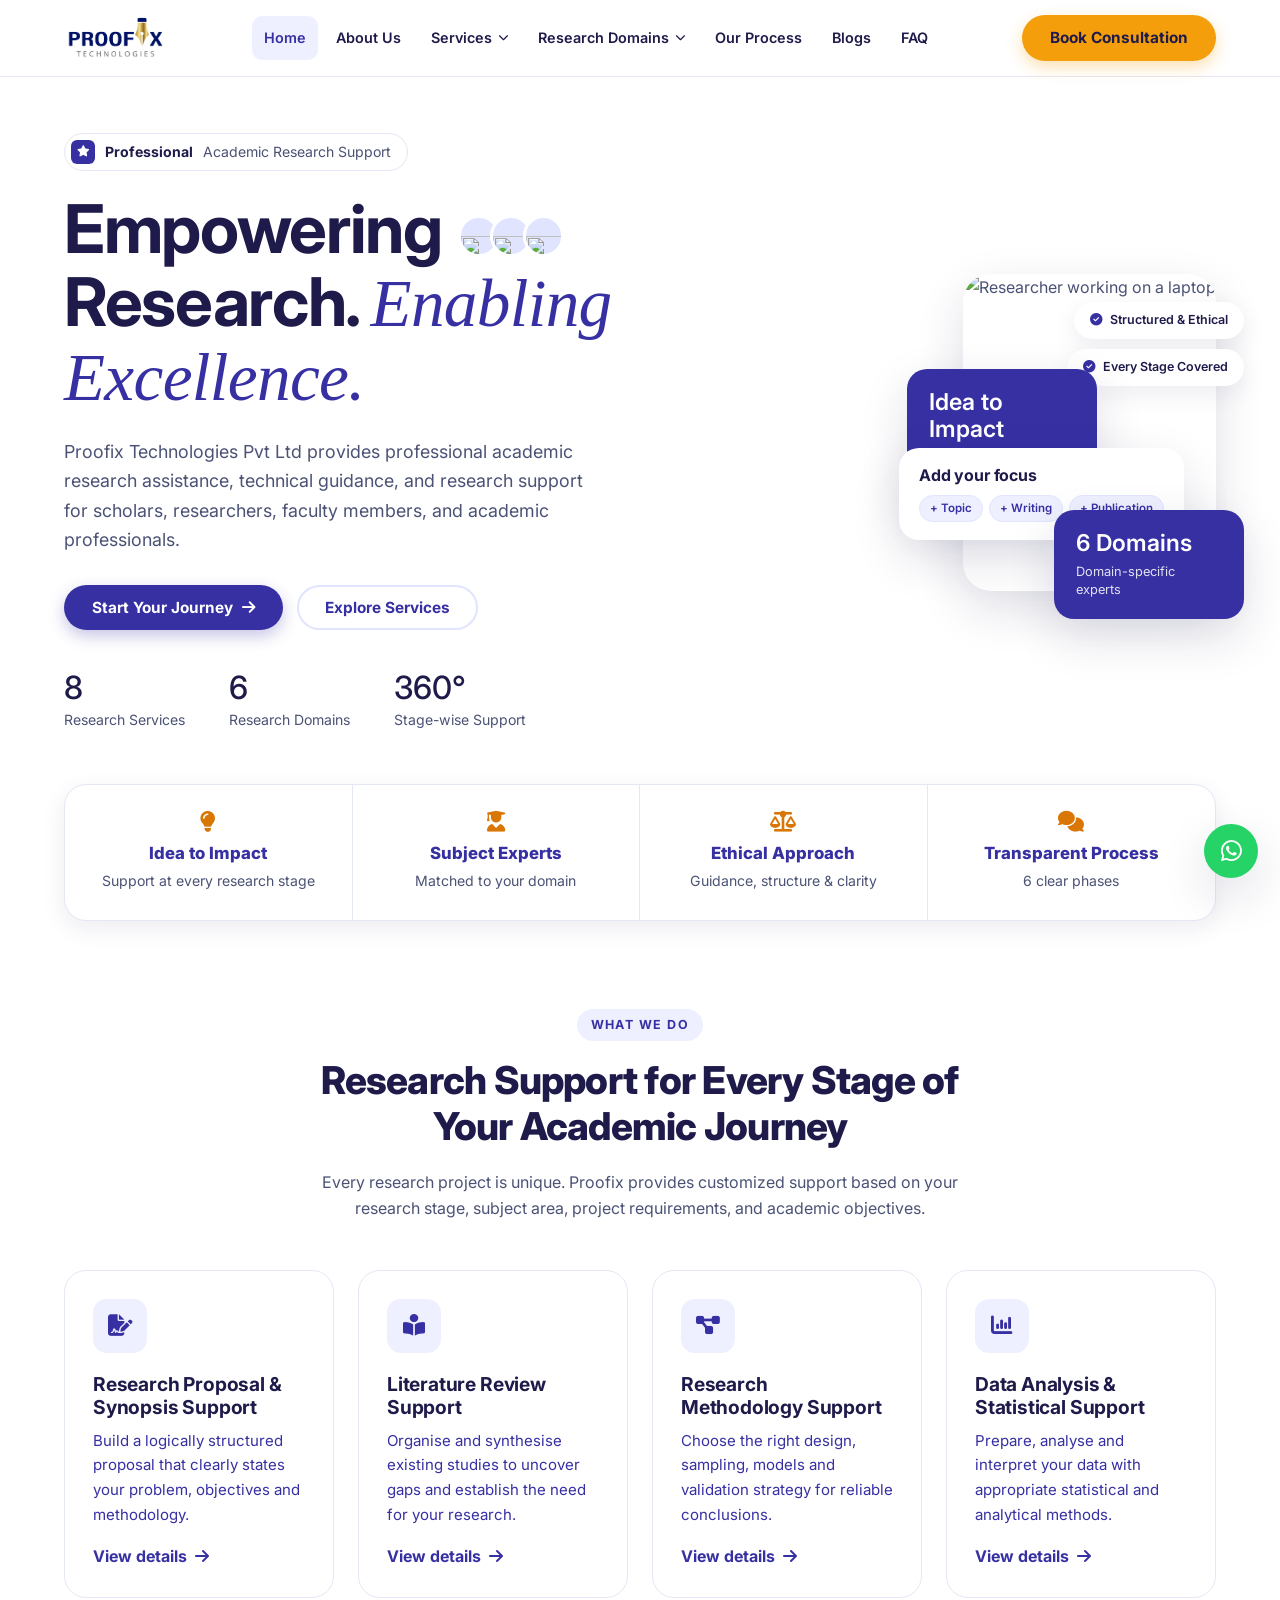
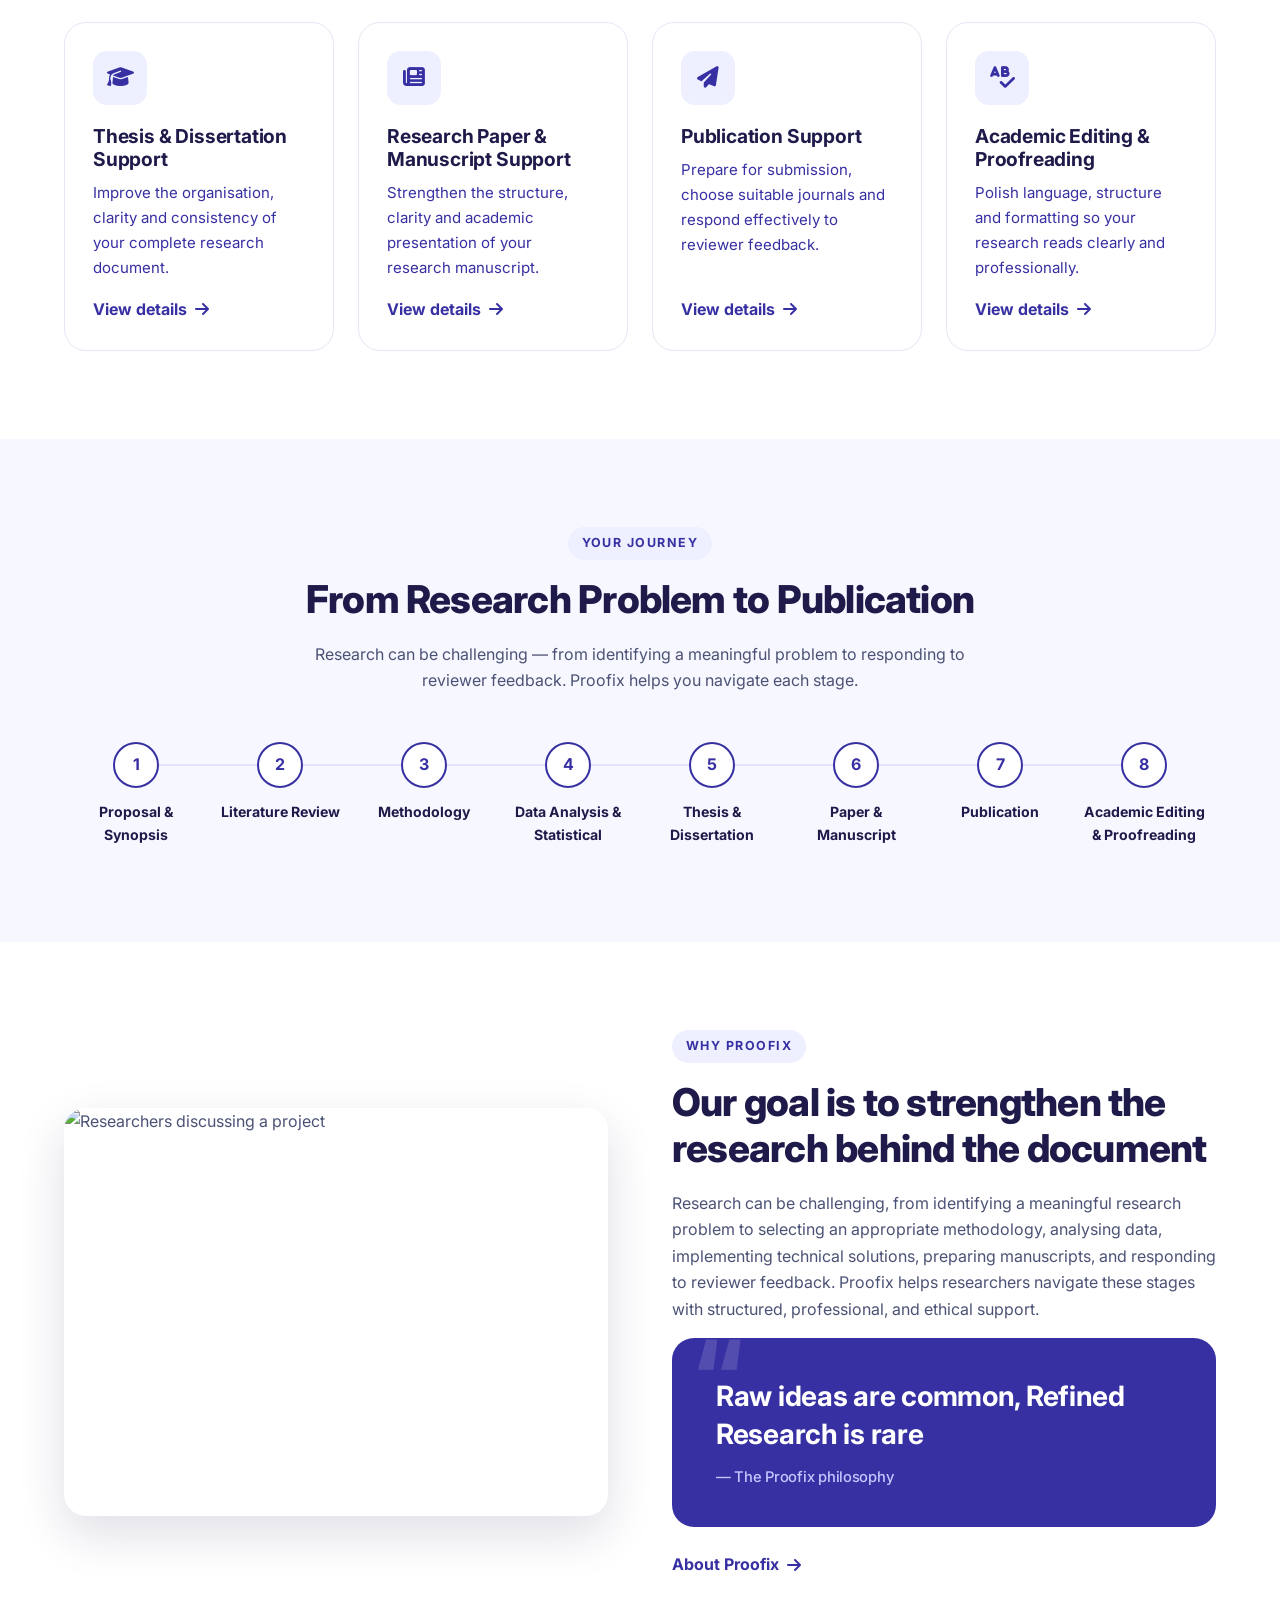
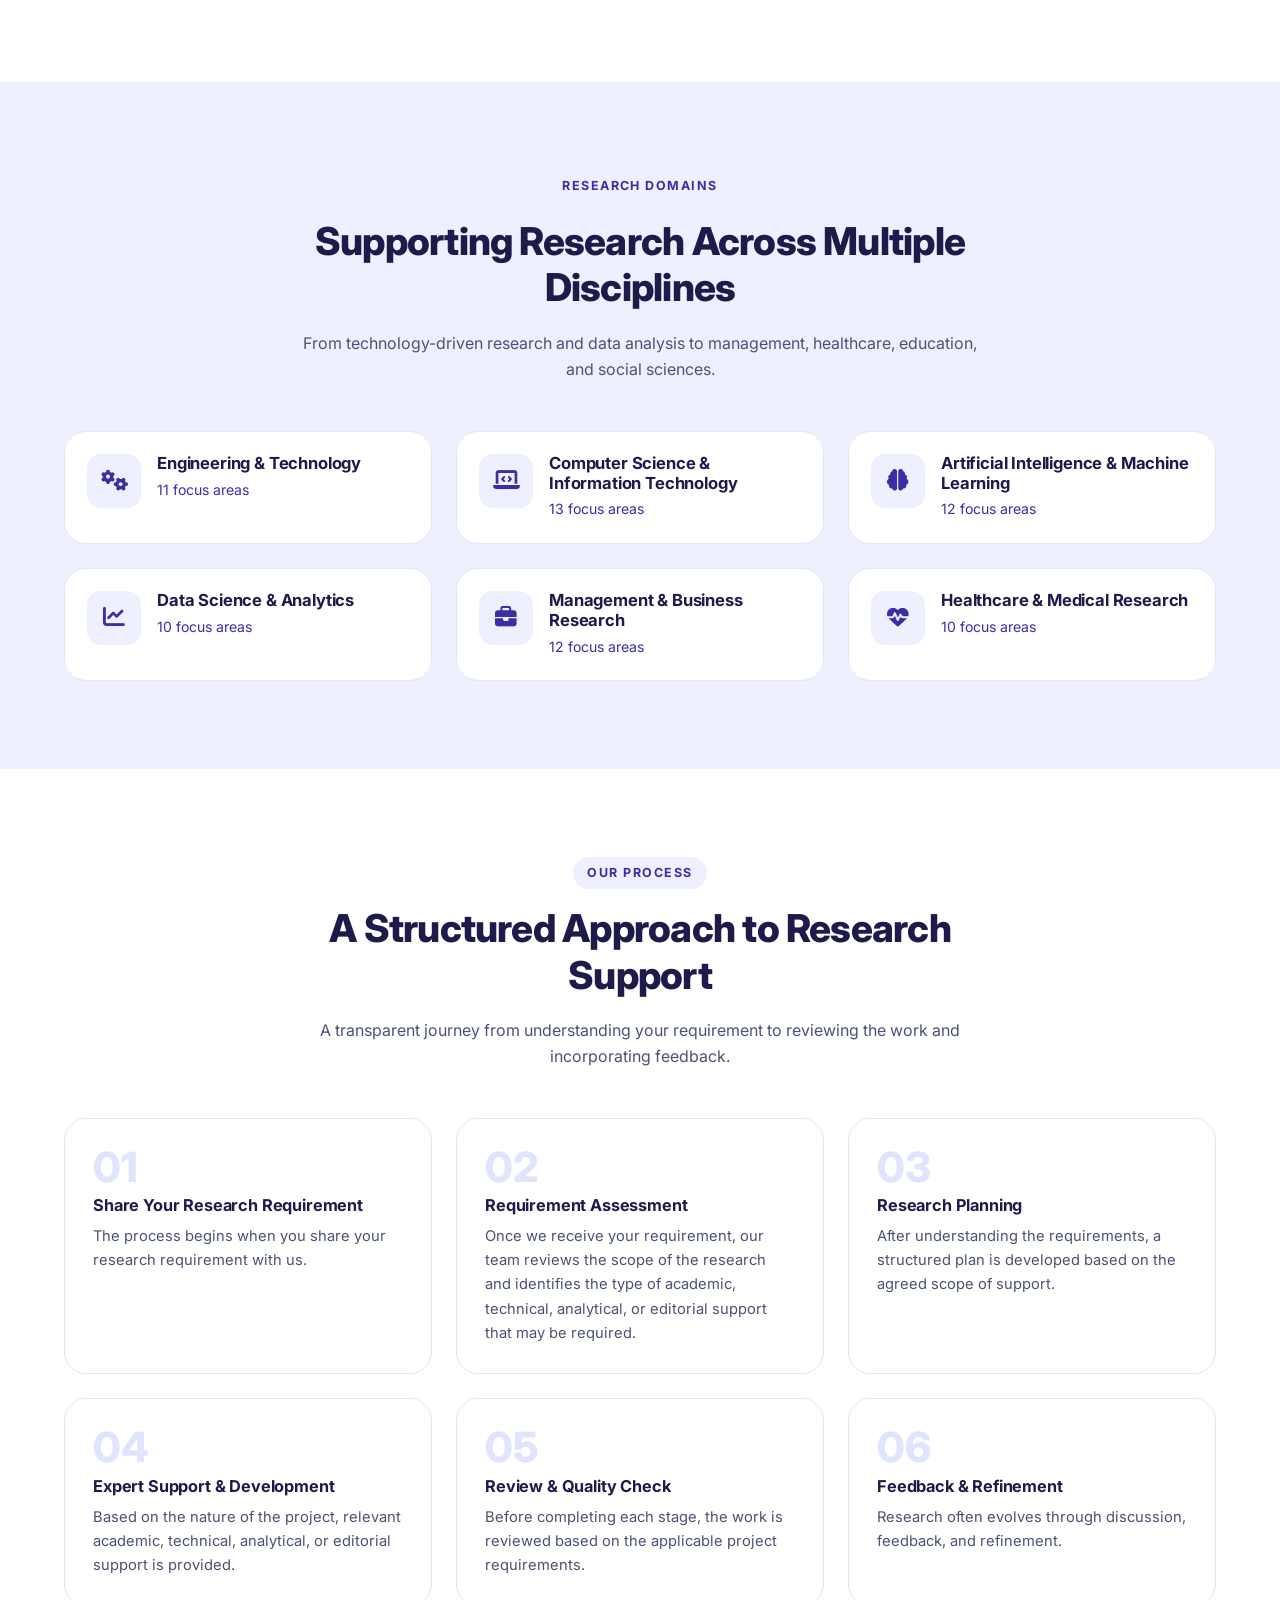
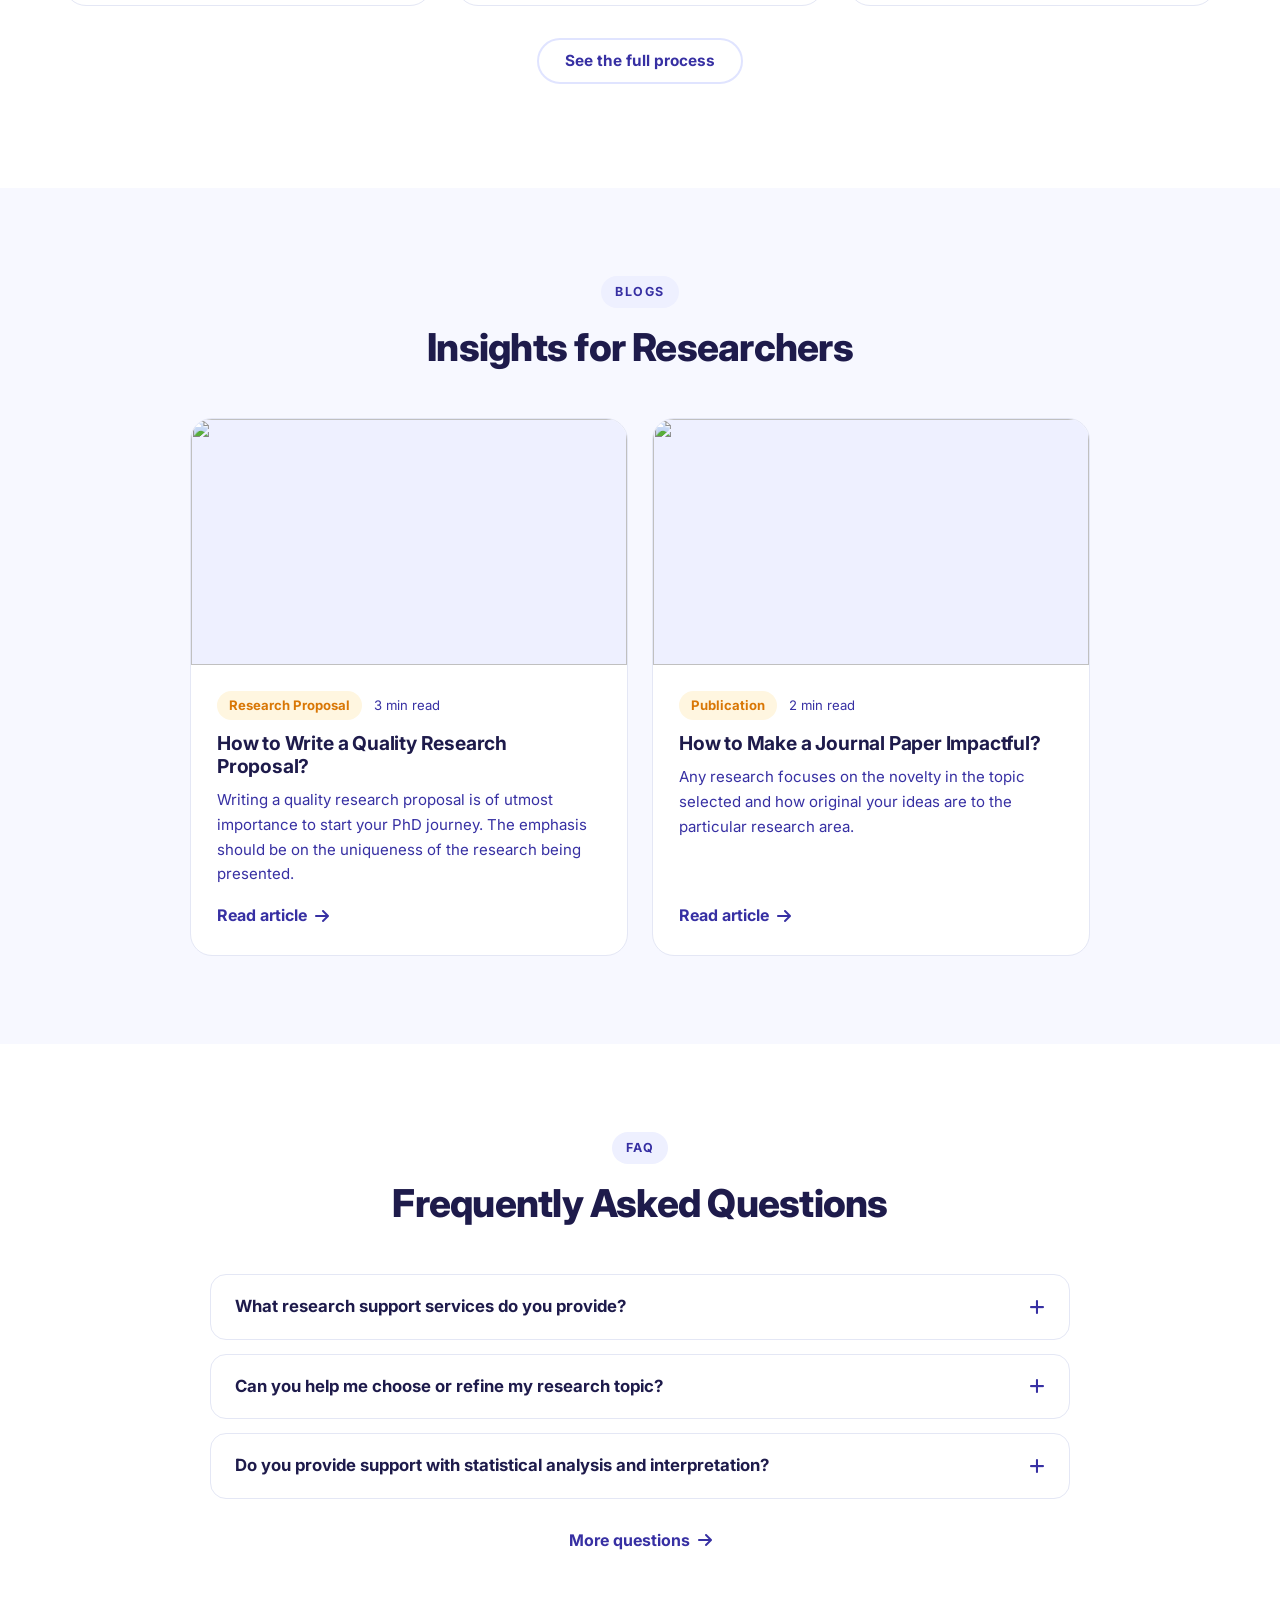
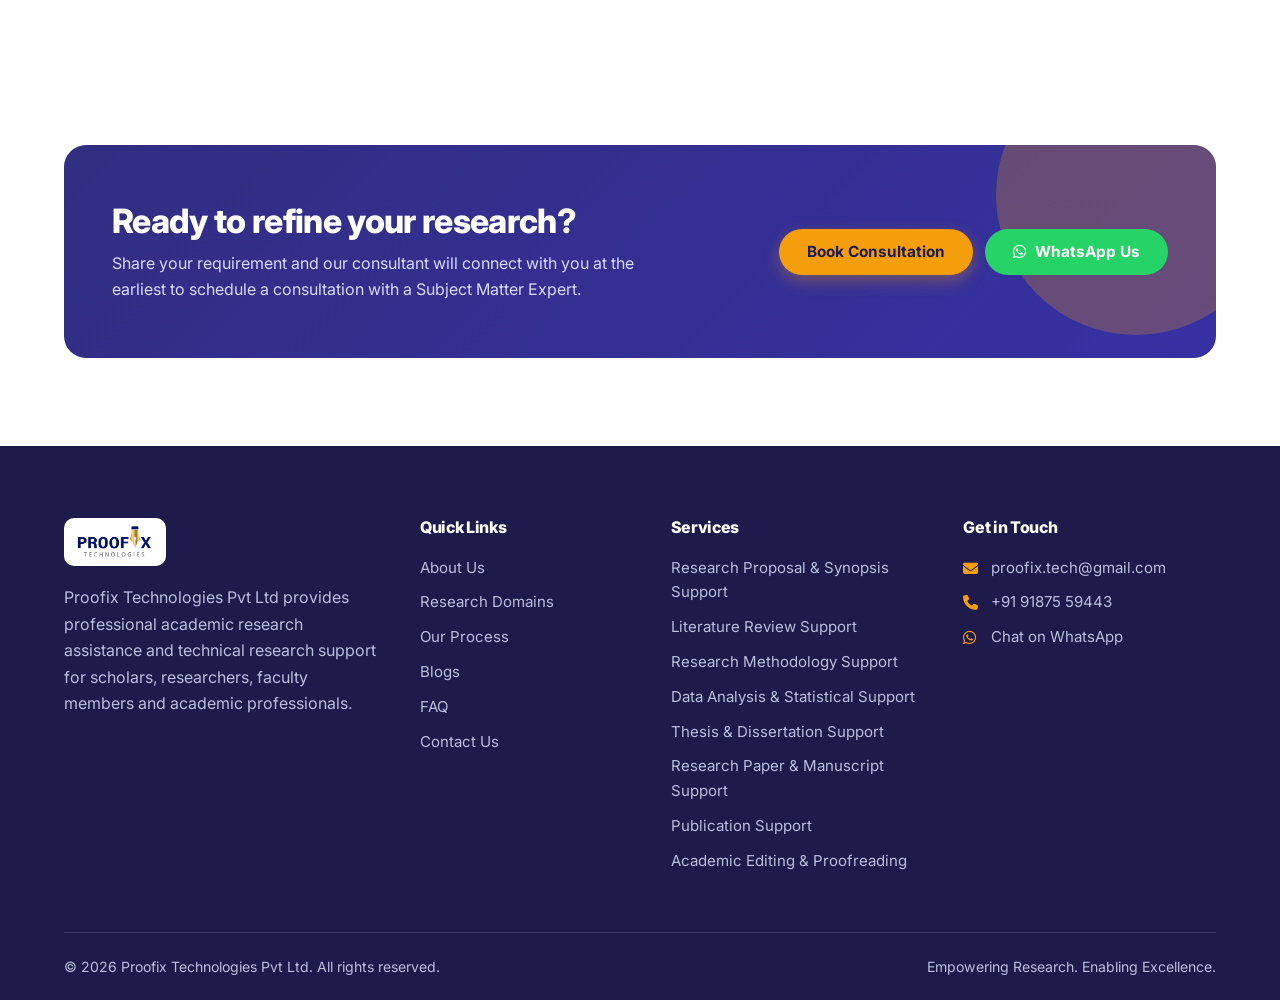
==== commit d34e9223: "changes" ====
--- a/index.html
+++ b/index.html
@@ -1,778 +1,155 @@
 <!DOCTYPE html>
 <html lang="en">
-
 <head>
   <meta charset="UTF-8">
   <meta name="viewport" content="width=device-width, initial-scale=1.0">
   <title>Proofix Technologies | Empowering Research. Enabling Excellence.</title>
-  <meta name="description"
-    content="Proofix Technologies provides professional academic research assistance, technical guidance, and research support for PhD scholars, researchers, and faculty members.">
-
-  <!-- Font Awesome Icons -->
+  <meta name="description" content="Professional academic research assistance, technical guidance and research support for scholars, researchers and faculty members.">
+  <link rel="preconnect" href="https://fonts.googleapis.com">
+  <link rel="preconnect" href="https://fonts.gstatic.com" crossorigin>
+  <link href="https://fonts.googleapis.com/css2?family=Inter:wght@400;500;600;700;800&display=swap" rel="stylesheet">
   <link rel="stylesheet" href="https://cdnjs.cloudflare.com/ajax/libs/font-awesome/6.5.1/css/all.min.css">
-
-  <!-- Owl Carousel Styles -->
-  <link rel="stylesheet" href="css/owl.carousel.min.css">
-  <link rel="stylesheet" href="css/owl.theme.default.min.css">
-
-  <!-- Common & Page-Specific Styles -->
   <link rel="stylesheet" href="css/common.css">
   <link rel="stylesheet" href="css/home.css">
+  <link rel="stylesheet" href="css/services.css">
+  <link rel="stylesheet" href="css/blogs.css">
+  <link rel="stylesheet" href="css/faq.css">
 </head>
+<body>
+<a class="skip-link" href="#main">Skip to content</a>
+<header class="site-header" id="siteHeader">
+  <div class="container header-inner">
+    <a class="brand" href="index.html" aria-label="Proofix Technologies home"><img src="assets/images/logo.png" alt="Proofix Technologies" width="105" height="46"></a>
+    <nav class="nav" id="nav" aria-label="Main">
+        <button class="nav-close" id="navClose" aria-label="Close menu"><i class="fa-solid fa-xmark"></i></button>
+        <a class="nav-link active" href="index.html">Home</a>
+        <a class="nav-link" href="about.html">About Us</a>
+        <div class="has-menu"><button class="nav-link" aria-haspopup="true">Services <i class="fa-solid fa-chevron-down"></i></button>
+          <div class="menu"><a href="services.html">All Services</a><a href="service-detail.html?s=proposal">Research Proposal & Synopsis Support</a><a href="service-detail.html?s=literature">Literature Review Support</a><a href="service-detail.html?s=methodology">Research Methodology Support</a><a href="service-detail.html?s=analysis">Data Analysis & Statistical Support</a><a href="service-detail.html?s=thesis">Thesis & Dissertation Support</a><a href="service-detail.html?s=manuscript">Research Paper & Manuscript Support</a><a href="service-detail.html?s=publication">Publication Support</a><a href="service-detail.html?s=editing">Academic Editing & Proofreading</a></div></div>
+        <div class="has-menu"><button class="nav-link" aria-haspopup="true">Research Domains <i class="fa-solid fa-chevron-down"></i></button>
+          <div class="menu"><a href="research-domains.html">All Domains</a><a href="research-domains.html#domain-engineering">Engineering & Technology</a><a href="research-domains.html#domain-cs-it">Computer Science & Information Technology</a><a href="research-domains.html#domain-ai-ml">Artificial Intelligence & Machine Learning</a><a href="research-domains.html#domain-datascience">Data Science & Analytics</a><a href="research-domains.html#domain-management">Management & Business Research</a><a href="research-domains.html#domain-healthcare">Healthcare & Medical Research</a></div></div>
+        <a class="nav-link" href="process.html">Our Process</a>
+        <a class="nav-link" href="blogs.html">Blogs</a>
+        <a class="nav-link" href="faq.html">FAQ</a>
+        <a class="btn btn-accent nav-cta" href="contact.html">Book Consultation</a>
+    </nav>
+    <div class="header-actions">
+      <a class="btn btn-accent header-cta" href="contact.html">Book Consultation</a>
+      <button class="menu-toggle" id="menuToggle" aria-label="Toggle menu" aria-expanded="false"><i class="fa-solid fa-bars"></i></button>
+    </div>
+  </div>
+</header>
+<main id="main">
 
-<body>
+<section class="hero"><div class="container hero-grid">
+  <div class="hero-copy">
+    <span class="hero-pill"><i class="fa-solid fa-star"></i><b>Professional</b> Academic Research Support</span>
+    <h1>Empowering <span class="avatars"><img src="https://picsum.photos/id/1005/96/96" alt=""><img src="https://picsum.photos/id/1011/96/96" alt=""><img src="https://picsum.photos/id/1027/96/96" alt=""></span> Research. <em>Enabling Excellence.</em></h1>
+    <p class="lead">Proofix Technologies Pvt Ltd provides professional academic research assistance, technical guidance, and research support for scholars, researchers, faculty members, and academic professionals.</p>
+    <div class="hero-actions"><a class="btn btn-primary" href="contact.html">Start Your Journey <i class="fa-solid fa-arrow-right"></i></a>
+    <a class="btn btn-outline" href="services.html">Explore Services</a></div>
+    <ul class="hero-stats"><li><strong>8</strong><span>Research Services</span></li><li><strong>6</strong><span>Research Domains</span></li><li><strong>360&deg;</strong><span>Stage-wise Support</span></li></ul>
+  </div>
+  <div class="hero-visual"><img src="https://picsum.photos/id/0/900/1100" alt="Researcher working on a laptop">
+    <div class="hv-chips"><span><i class="fa-solid fa-circle-check"></i>Structured &amp; Ethical</span><span><i class="fa-solid fa-circle-check"></i>Every Stage Covered</span></div>
+    <div class="hv-card blue hv-a"><strong>Idea to Impact</strong><span>Support at every research stage</span></div>
+    <div class="hv-card white hv-b"><h3>Add your focus</h3><div class="tags"><span>+ Topic</span><span>+ Writing</span><span>+ Publication</span></div></div>
+    <div class="hv-card blue hv-c"><strong>6 Domains</strong><span>Domain-specific experts</span></div>
+  </div>
+</div></section>
 
-  <!-- ==========================================================================
-       COMMON HEADER
-       ========================================================================== -->
-  <header class="site-header" id="siteHeader">
-    <div class="container header-container">
-      <a href="index.html" class="brand-logo" aria-label="Proofix Technologies Home">
-        <div class="brand-icon">P</div>
-        <div class="brand-text">
-          <span class="brand-name">Proofix<span>.</span></span>
-          <span class="brand-subtext">Technologies</span>
-        </div>
-      </a>
+<section class="stats-strip"><div class="container"><div class="stats-box">
+  <div class="stat"><i class="fa-solid fa-lightbulb"></i><strong>Idea to Impact</strong><span>Support at every research stage</span></div>
+  <div class="stat"><i class="fa-solid fa-user-graduate"></i><strong>Subject Experts</strong><span>Matched to your domain</span></div>
+  <div class="stat"><i class="fa-solid fa-scale-balanced"></i><strong>Ethical Approach</strong><span>Guidance, structure &amp; clarity</span></div>
+  <div class="stat"><i class="fa-solid fa-comments"></i><strong>Transparent Process</strong><span>6 clear phases</span></div>
+</div></div></section>
 
-      <!-- Desktop & Mobile Nav Menu -->
-      <nav class="nav-menu" id="navMenu">
-        <a href="index.html" class="nav-link active">Home</a>
-        <a href="about.html" class="nav-link">About Us</a>
+<section class="section"><div class="container">
+  <div class="section-head"><span class="eyebrow">What we do</span><h2>Research Support for Every Stage of Your Academic Journey</h2>
+  <p>Every research project is unique. Proofix provides customized support based on your research stage, subject area, project requirements, and academic objectives.</p></div>
+  <div class="grid grid-4"><a class="card service-card" href="service-detail.html?s=proposal"><div class="icon-box"><i class="fa-solid fa-file-signature"></i></div>
+  <h3>Research Proposal & Synopsis Support</h3><p>Build a logically structured proposal that clearly states your problem, objectives and methodology.</p><span class="link-arrow">View details <i class="fa-solid fa-arrow-right"></i></span></a><a class="card service-card" href="service-detail.html?s=literature"><div class="icon-box"><i class="fa-solid fa-book-open-reader"></i></div>
+  <h3>Literature Review Support</h3><p>Organise and synthesise existing studies to uncover gaps and establish the need for your research.</p><span class="link-arrow">View details <i class="fa-solid fa-arrow-right"></i></span></a><a class="card service-card" href="service-detail.html?s=methodology"><div class="icon-box"><i class="fa-solid fa-diagram-project"></i></div>
+  <h3>Research Methodology Support</h3><p>Choose the right design, sampling, models and validation strategy for reliable conclusions.</p><span class="link-arrow">View details <i class="fa-solid fa-arrow-right"></i></span></a><a class="card service-card" href="service-detail.html?s=analysis"><div class="icon-box"><i class="fa-solid fa-chart-column"></i></div>
+  <h3>Data Analysis & Statistical Support</h3><p>Prepare, analyse and interpret your data with appropriate statistical and analytical methods.</p><span class="link-arrow">View details <i class="fa-solid fa-arrow-right"></i></span></a><a class="card service-card" href="service-detail.html?s=thesis"><div class="icon-box"><i class="fa-solid fa-graduation-cap"></i></div>
+  <h3>Thesis & Dissertation Support</h3><p>Improve the organisation, clarity and consistency of your complete research document.</p><span class="link-arrow">View details <i class="fa-solid fa-arrow-right"></i></span></a><a class="card service-card" href="service-detail.html?s=manuscript"><div class="icon-box"><i class="fa-solid fa-newspaper"></i></div>
+  <h3>Research Paper & Manuscript Support</h3><p>Strengthen the structure, clarity and academic presentation of your research manuscript.</p><span class="link-arrow">View details <i class="fa-solid fa-arrow-right"></i></span></a><a class="card service-card" href="service-detail.html?s=publication"><div class="icon-box"><i class="fa-solid fa-paper-plane"></i></div>
+  <h3>Publication Support</h3><p>Prepare for submission, choose suitable journals and respond effectively to reviewer feedback.</p><span class="link-arrow">View details <i class="fa-solid fa-arrow-right"></i></span></a><a class="card service-card" href="service-detail.html?s=editing"><div class="icon-box"><i class="fa-solid fa-spell-check"></i></div>
+  <h3>Academic Editing & Proofreading</h3><p>Polish language, structure and formatting so your research reads clearly and professionally.</p><span class="link-arrow">View details <i class="fa-solid fa-arrow-right"></i></span></a></div>
+</div></section>
 
-        <!-- Services Dropdown -->
-        <div class="nav-item-dropdown">
-          <a href="services.html" class="nav-link">
-            Services <i class="fa-solid fa-chevron-down" style="font-size: 0.72rem;"></i>
-          </a>
-          <div class="nav-dropdown">
-            <a href="services.html#service-proposal" class="dropdown-link">
-              <i class="fa-solid fa-file-signature"></i> Research Proposal & Synopsis
-            </a>
-            <a href="services.html#service-literature" class="dropdown-link">
-              <i class="fa-solid fa-book-open-reader"></i> Literature Review Support
-            </a>
-            <a href="services.html#service-methodology" class="dropdown-link">
-              <i class="fa-solid fa-compass-drafting"></i> Research Methodology
-            </a>
-            <a href="services.html#service-analysis" class="dropdown-link">
-              <i class="fa-solid fa-chart-pie"></i> Data Analysis & Statistics
-            </a>
-            <a href="services.html#service-thesis" class="dropdown-link">
-              <i class="fa-solid fa-graduation-cap"></i> Thesis & Dissertation
-            </a>
-            <a href="services.html#service-manuscript" class="dropdown-link">
-              <i class="fa-solid fa-newspaper"></i> Paper & Manuscript Support
-            </a>
-            <a href="services.html#service-publication" class="dropdown-link">
-              <i class="fa-solid fa-upload"></i> Publication Support
-            </a>
-            <a href="services.html#service-editing" class="dropdown-link">
-              <i class="fa-solid fa-spell-check"></i> Academic Editing & Proofreading
-            </a>
-          </div>
-        </div>
+<section class="section soft"><div class="container">
+  <div class="section-head"><span class="eyebrow">Your journey</span><h2>From Research Problem to Publication</h2>
+  <p>Research can be challenging — from identifying a meaningful problem to responding to reviewer feedback. Proofix helps you navigate each stage.</p></div>
+  <div class="journey"><a href="service-detail.html?s=proposal">Proposal & Synopsis</a><a href="service-detail.html?s=literature">Literature Review</a><a href="service-detail.html?s=methodology">Methodology</a><a href="service-detail.html?s=analysis">Data Analysis & Statistical</a><a href="service-detail.html?s=thesis">Thesis & Dissertation</a><a href="service-detail.html?s=manuscript">Paper & Manuscript</a><a href="service-detail.html?s=publication">Publication</a><a href="service-detail.html?s=editing">Academic Editing & Proofreading</a></div>
+</div></section>
 
-        <!-- Research Domains Dropdown -->
-        <div class="nav-item-dropdown">
-          <a href="research-domains.html" class="nav-link">
-            Research Domains <i class="fa-solid fa-chevron-down" style="font-size: 0.72rem;"></i>
-          </a>
-          <div class="nav-dropdown">
-            <a href="research-domains.html#domain-engineering" class="dropdown-link">
-              <i class="fa-solid fa-microchip"></i> Engineering & Technology
-            </a>
-            <a href="research-domains.html#domain-cs-it" class="dropdown-link">
-              <i class="fa-solid fa-network-wired"></i> Computer Science & IT
-            </a>
-            <a href="research-domains.html#domain-ai-ml" class="dropdown-link">
-              <i class="fa-solid fa-brain"></i> Artificial Intelligence & ML
-            </a>
-            <a href="research-domains.html#domain-datascience" class="dropdown-link">
-              <i class="fa-solid fa-chart-line"></i> Data Science & Analytics
-            </a>
-            <a href="research-domains.html#domain-management" class="dropdown-link">
-              <i class="fa-solid fa-briefcase"></i> Management & Business
-            </a>
-            <a href="research-domains.html#domain-healthcare" class="dropdown-link">
-              <i class="fa-solid fa-heart-pulse"></i> Healthcare & Medical
-            </a>
-          </div>
-        </div>
+<section class="section"><div class="container split">
+  <img src="https://picsum.photos/id/1/900/675" alt="Researchers discussing a project" loading="lazy">
+  <div>
+    <span class="eyebrow">Why Proofix</span>
+    <h2>Our goal is to strengthen the research behind the document</h2>
+    <p>Research can be challenging, from identifying a meaningful research problem to selecting an appropriate methodology, analysing data, implementing technical solutions, preparing manuscripts, and responding to reviewer feedback. Proofix helps researchers navigate these stages with structured, professional, and ethical support.</p>
+    <div class="quote">Raw ideas are common, Refined Research is rare<small>— The Proofix philosophy</small></div>
+    <p style="margin-top:24px"><a class="link-arrow" href="about.html">About Proofix <i class="fa-solid fa-arrow-right"></i></a></p>
+  </div>
+</div></section>
 
-        <a href="process.html" class="nav-link">Our Process</a>
-        <a href="contact.html" class="nav-link">Contact Us</a>
-      </nav>
+<section class="section tint"><div class="container">
+  <div class="section-head"><span class="eyebrow">Research domains</span><h2>Supporting Research Across Multiple Disciplines</h2>
+  <p>From technology-driven research and data analysis to management, healthcare, education, and social sciences.</p></div>
+  <div class="grid grid-3"><a class="card domain-tile" href="research-domains.html#domain-engineering"><div class="icon-box"><i class="fa-solid fa-gears"></i></div><div><h3>Engineering & Technology</h3><p>11 focus areas</p></div></a><a class="card domain-tile" href="research-domains.html#domain-cs-it"><div class="icon-box"><i class="fa-solid fa-laptop-code"></i></div><div><h3>Computer Science & Information Technology</h3><p>13 focus areas</p></div></a><a class="card domain-tile" href="research-domains.html#domain-ai-ml"><div class="icon-box"><i class="fa-solid fa-brain"></i></div><div><h3>Artificial Intelligence & Machine Learning</h3><p>12 focus areas</p></div></a><a class="card domain-tile" href="research-domains.html#domain-datascience"><div class="icon-box"><i class="fa-solid fa-chart-line"></i></div><div><h3>Data Science & Analytics</h3><p>10 focus areas</p></div></a><a class="card domain-tile" href="research-domains.html#domain-management"><div class="icon-box"><i class="fa-solid fa-briefcase"></i></div><div><h3>Management & Business Research</h3><p>12 focus areas</p></div></a><a class="card domain-tile" href="research-domains.html#domain-healthcare"><div class="icon-box"><i class="fa-solid fa-heart-pulse"></i></div><div><h3>Healthcare & Medical Research</h3><p>10 focus areas</p></div></a></div>
+</div></section>
 
-      <!-- Right Header Actions -->
-      <div class="header-actions">
-        <a href="#impactStats" class="btn btn-primary header-btn"
-          onclick="document.getElementById('impactStats').scrollIntoView({behavior:'smooth'}); return false;">
-          <span>Book Consultation</span>
-          <i class="fa-solid fa-arrow-right"></i>
-        </a>
-        <button class="mobile-toggle" id="mobileToggle" aria-label="Toggle Mobile Menu">
-          <i class="fa-solid fa-bars"></i>
-        </button>
+<section class="section"><div class="container">
+  <div class="section-head"><span class="eyebrow">Our process</span><h2>A Structured Approach to Research Support</h2>
+  <p>A transparent journey from understanding your requirement to reviewing the work and incorporating feedback.</p></div>
+  <div class="grid grid-3"><div class="card step-mini"><div class="num">01</div><h3>Share Your Research Requirement</h3><p style="font-size:.92rem;margin:0">The process begins when you share your research requirement with us.</p></div><div class="card step-mini"><div class="num">02</div><h3>Requirement Assessment</h3><p style="font-size:.92rem;margin:0">Once we receive your requirement, our team reviews the scope of the research and identifies the type of academic, technical, analytical, or editorial support that may be required.</p></div><div class="card step-mini"><div class="num">03</div><h3>Research Planning</h3><p style="font-size:.92rem;margin:0">After understanding the requirements, a structured plan is developed based on the agreed scope of support.</p></div><div class="card step-mini"><div class="num">04</div><h3>Expert Support & Development</h3><p style="font-size:.92rem;margin:0">Based on the nature of the project, relevant academic, technical, analytical, or editorial support is provided.</p></div><div class="card step-mini"><div class="num">05</div><h3>Review & Quality Check</h3><p style="font-size:.92rem;margin:0">Before completing each stage, the work is reviewed based on the applicable project requirements.</p></div><div class="card step-mini"><div class="num">06</div><h3>Feedback & Refinement</h3><p style="font-size:.92rem;margin:0">Research often evolves through discussion, feedback, and refinement.</p></div></div>
+  <p style="text-align:center;margin-top:32px"><a class="btn btn-outline" href="process.html">See the full process</a></p>
+</div></section>
+
+<section class="section soft"><div class="container">
+  <div class="section-head"><span class="eyebrow">Blogs</span><h2>Insights for Researchers</h2></div>
+  <div class="grid grid-2" style="max-width:900px;margin:0 auto"><a class="card blog-card" href="blog-detail.html?b=quality-research-proposal"><div class="thumb"><img src="https://picsum.photos/id/20/800/450" alt="" loading="lazy"></div>
+  <div class="body"><div class="meta"><span class="tag">Research Proposal</span><span>3 min read</span></div><h3>How to Write a Quality Research Proposal?</h3><p>Writing a quality research proposal is of utmost importance to start your PhD journey. The emphasis should be on the uniqueness of the research being presented.</p>
+  <span class="link-arrow">Read article <i class="fa-solid fa-arrow-right"></i></span></div></a><a class="card blog-card" href="blog-detail.html?b=impactful-journal-paper"><div class="thumb"><img src="https://picsum.photos/id/24/800/450" alt="" loading="lazy"></div>
+  <div class="body"><div class="meta"><span class="tag">Publication</span><span>2 min read</span></div><h3>How to Make a Journal Paper Impactful?</h3><p>Any research focuses on the novelty in the topic selected and how original your ideas are to the particular research area.</p>
+  <span class="link-arrow">Read article <i class="fa-solid fa-arrow-right"></i></span></div></a></div>
+</div></section>
+
+<section class="section"><div class="container">
+  <div class="section-head"><span class="eyebrow">FAQ</span><h2>Frequently Asked Questions</h2></div>
+  <div class="faq-list"><div class="faq-item"><button class="faq-q" aria-expanded="false">What research support services do you provide?<i class="fa-solid fa-plus"></i></button><div class="faq-a"><p>We provide comprehensive research support for PhD scholars, postgraduate students, and researchers, including research proposal and synopsis preparation, literature review, research methodology, data analysis, thesis and dissertation support, research paper writing, manuscript preparation, and publication guidance.</p></div></div><div class="faq-item"><button class="faq-q" aria-expanded="false">Can you help me choose or refine my research topic?<i class="fa-solid fa-plus"></i></button><div class="faq-a"><p>Yes. We can help you evaluate your research idea, identify research gaps, refine the research problem, formulate objectives and research questions, and develop a clear and researchable topic aligned with your academic domain.</p></div></div><div class="faq-item"><button class="faq-q" aria-expanded="false">Do you provide support with statistical analysis and interpretation?<i class="fa-solid fa-plus"></i></button><div class="faq-a"><p>Yes. We provide support for data preparation, statistical analysis, selection of appropriate tests, result interpretation, tables and graphical presentation, and discussion of findings using suitable statistical methodologies and software.</p></div></div></div>
+  <p style="text-align:center;margin-top:28px"><a class="link-arrow" href="faq.html">More questions <i class="fa-solid fa-arrow-right"></i></a></p>
+</div></section>
+<section class="section"><div class="container"><div class="cta-band">
+  <div><h2>Ready to refine your research?</h2><p>Share your requirement and our consultant will connect with you at the earliest to schedule a consultation with a Subject Matter Expert.</p></div>
+  <div class="actions"><a class="btn btn-accent" href="contact.html">Book Consultation</a>
+  <a class="btn btn-whatsapp" href="https://wa.me/919187559443?text=Hi%20Proofix" target="_blank" rel="noopener"><i class="fa-brands fa-whatsapp"></i> WhatsApp Us</a></div></div></div></section>
+</main>
+<footer class="site-footer">
+  <div class="container">
+    <div class="footer-grid">
+      <div class="footer-brand">
+        <img src="assets/images/logo.png" alt="Proofix Technologies">
+        <p>Proofix Technologies Pvt Ltd provides professional academic research assistance and technical research support for scholars, researchers, faculty members and academic professionals.</p>
       </div>
+      <div><h4>Quick Links</h4><ul>
+        <li><a href="about.html">About Us</a></li><li><a href="research-domains.html">Research Domains</a></li><li><a href="process.html">Our Process</a></li>
+        <li><a href="blogs.html">Blogs</a></li><li><a href="faq.html">FAQ</a></li><li><a href="contact.html">Contact Us</a></li></ul></div>
+      <div><h4>Services</h4><ul><li><a href="service-detail.html?s=proposal">Research Proposal & Synopsis Support</a></li><li><a href="service-detail.html?s=literature">Literature Review Support</a></li><li><a href="service-detail.html?s=methodology">Research Methodology Support</a></li><li><a href="service-detail.html?s=analysis">Data Analysis & Statistical Support</a></li><li><a href="service-detail.html?s=thesis">Thesis & Dissertation Support</a></li><li><a href="service-detail.html?s=manuscript">Research Paper & Manuscript Support</a></li><li><a href="service-detail.html?s=publication">Publication Support</a></li><li><a href="service-detail.html?s=editing">Academic Editing & Proofreading</a></li></ul></div>
+      <div><h4>Get in Touch</h4><ul class="footer-contact">
+        <li><i class="fa-solid fa-envelope"></i><a href="mailto:proofix.tech@gmail.com">proofix.tech@gmail.com</a></li>
+        <li><i class="fa-solid fa-phone"></i><a href="tel:+919187559443">+91 91875 59443</a></li>
+        <li><i class="fa-brands fa-whatsapp"></i><a href="https://wa.me/919187559443" target="_blank" rel="noopener">Chat on WhatsApp</a></li></ul></div>
     </div>
-  </header>
-
-  <!-- ==========================================================================
-       HERO SECTION
-       ========================================================================== -->
-  <main>
-    <!-- =====================================================================
-         HERO BANNER SLIDER (Owl Carousel)
-         ===================================================================== -->
-    <section class="hero-section hero-slider-section" id="heroSlider">
-
-      <!-- Owl Carousel Background Slides -->
-      <div class="hero-banner-carousel owl-carousel owl-theme" id="heroBannerCarousel">
-        <div class="hero-slide" style="background-image: url('assets/images/banner.png');"></div>
-        <div class="hero-slide" style="background-image: url('assets/images/banner2.jpg');"></div>
-        <div class="hero-slide" style="background-image: url('assets/images/banner3.jpg');"></div>
-      </div>
-
-      <!-- Dark overlay for readability -->
-      <div class="hero-overlay"></div>
-
-      <!-- Hero Content (on top of slider) -->
-      <div class="container hero-slider-container">
-        <div class="hero-grid">
-          <div class="hero-content">
-            <div class="hero-badge" id="heroBadge">
-              <i class="fa-solid fa-shield-halved"></i>
-              <span id="heroBadgeText">Trusted by 500+ PhD Scholars &amp; Researchers</span>
-            </div>
-
-            <h1 class="hero-title" id="heroTitle">
-              Empowering Research. <span>Enabling Excellence.</span>
-            </h1>
-
-            <p class="hero-description" id="heroDesc">
-              Proofix Technologies provides professional academic research assistance, technical guidance, and research
-              support for scholars, researchers, faculty members, and academic professionals worldwide.
-            </p>
-
-            <div class="hero-actions">
-              <a href="contact.html" class="btn btn-primary">
-                <span>Start Your Journey</span>
-                <i class="fa-solid fa-arrow-right"></i>
-              </a>
-              <a href="services.html" class="btn btn-secondary">
-                <span>Explore Services</span>
-                <i class="fa-solid fa-arrow-up-right-from-square"></i>
-              </a>
-            </div>
-
-            <div class="hero-meta-points">
-              <div class="hero-point">
-                <i class="fa-solid fa-circle-check"></i>
-                <span>Ethical &amp; Structured Support</span>
-              </div>
-              <div class="hero-point">
-                <i class="fa-solid fa-circle-check"></i>
-                <span>Domain-Specific Mentorship</span>
-              </div>
-              <div class="hero-point">
-                <i class="fa-solid fa-circle-check"></i>
-                <span>98% Scholar Satisfaction</span>
-              </div>
-            </div>
-          </div>
-        </div>
-      </div>
-    </section>
-
-    <!-- ==========================================================================
-         IMPACT IN NUMBERS (METRICS GRID)
-         ========================================================================== -->
-    <section class="impact-section" id="impactStats">
-      <div class="container">
-        <div class="stats-grid">
-          <div class="stat-card">
-            <div class="stat-icon">
-              <i class="fa-solid fa-user-graduate"></i>
-            </div>
-            <div class="stat-number" data-count="500" data-suffix="+">500+</div>
-            <div class="stat-label">PhD Scholars Guided</div>
-            <p class="stat-subtext">Successfully mentored across multifaceted disciplines</p>
-          </div>
-
-          <div class="stat-card">
-            <div class="stat-icon">
-              <i class="fa-solid fa-building-columns"></i>
-            </div>
-            <div class="stat-number" data-count="50" data-suffix="+">50+</div>
-            <div class="stat-label">Partner Universities</div>
-            <p class="stat-subtext">Collaborations with leading academic institutions</p>
-          </div>
-
-          <div class="stat-card">
-            <div class="stat-icon">
-              <i class="fa-solid fa-chart-line"></i>
-            </div>
-            <div class="stat-number" data-count="98" data-suffix="%">98%</div>
-            <div class="stat-label">Success Rate</div>
-            <p class="stat-subtext">Scholars achieving approved proposals & publications</p>
-          </div>
-
-          <div class="stat-card">
-            <div class="stat-icon">
-              <i class="fa-solid fa-trophy"></i>
-            </div>
-            <div class="stat-number" data-count="120" data-suffix="+">120+</div>
-            <div class="stat-label">Indexed Publications</div>
-            <p class="stat-subtext">Scopus, SCI, and Web of Science indexed outcomes</p>
-          </div>
-        </div>
-      </div>
-    </section>
-
-    <!-- ==========================================================================
-         FEATURED SERVICES OVERVIEW
-         ========================================================================== -->
-    <section class="services-overview-section">
-      <div class="container">
-        <div class="section-header">
-          <span class="section-tag blue">
-            <i class="fa-solid fa-layer-group"></i> Comprehensive Academic Guidance
-          </span>
-          <h2 class="section-title">Research Support for Every Stage of Your Journey</h2>
-          <p class="section-subtitle">
-            Every research project is unique. Proofix provides customized support tailored to your research stage,
-            subject area, and academic objectives.
-          </p>
-        </div>
-
-        <div class="services-grid">
-          <!-- 1. Proposal Support -->
-          <div class="service-card">
-            <div class="service-card-header">
-              <div class="service-icon"><i class="fa-solid fa-file-signature"></i></div>
-              <h3 class="service-card-title">Research Proposal & Synopsis Support</h3>
-            </div>
-            <p class="service-card-desc">Develop structured proposals with clear problem statements and research
-              objectives aligned with institutional guidelines.</p>
-            <div class="service-features-list">
-              <div class="service-feature-item"><i class="fa-solid fa-check"></i> Basepaper finalization & topic
-                refinement</div>
-              <div class="service-feature-item"><i class="fa-solid fa-check"></i> Identification of significant research
-                gaps</div>
-              <div class="service-feature-item"><i class="fa-solid fa-check"></i> Hypothesis formulation & objective
-                mapping</div>
-            </div>
-            <a href="services.html#service-proposal" class="service-link">Learn More <i
-                class="fa-solid fa-arrow-right"></i></a>
-          </div>
-
-          <!-- 2. Literature Review -->
-          <div class="service-card">
-            <div class="service-card-header">
-              <div class="service-icon"><i class="fa-solid fa-book-open-reader"></i></div>
-              <h3 class="service-card-title">Literature Review Support</h3>
-            </div>
-            <p class="service-card-desc">Synthesize and categorize peer-reviewed literature to establish the necessity
-              and theoretical basis of your study.</p>
-            <div class="service-features-list">
-              <div class="service-feature-item"><i class="fa-solid fa-check"></i> Literature search strategy & database
-                curation</div>
-              <div class="service-feature-item"><i class="fa-solid fa-check"></i> Thematic & chronological synthesis
-              </div>
-              <div class="service-feature-item"><i class="fa-solid fa-check"></i> Citation & reference management (APA,
-                IEEE)</div>
-            </div>
-            <a href="services.html#service-literature" class="service-link">Learn More <i
-                class="fa-solid fa-arrow-right"></i></a>
-          </div>
-
-          <!-- 3. Research Methodology -->
-          <div class="service-card">
-            <div class="service-card-header">
-              <div class="service-icon"><i class="fa-solid fa-compass-drafting"></i></div>
-              <h3 class="service-card-title">Research Methodology Support</h3>
-            </div>
-            <p class="service-card-desc">Ensure the reliability of your study with structured qualitative, quantitative,
-              or experimental research design selection.</p>
-            <div class="service-features-list">
-              <div class="service-feature-item"><i class="fa-solid fa-check"></i> Qualitative & quantitative framework
-                design</div>
-              <div class="service-feature-item"><i class="fa-solid fa-check"></i> Sampling strategies & variable
-                identification</div>
-              <div class="service-feature-item"><i class="fa-solid fa-check"></i> Algorithm selection for technical
-                studies</div>
-            </div>
-            <a href="services.html#service-methodology" class="service-link">Learn More <i
-                class="fa-solid fa-arrow-right"></i></a>
-          </div>
-
-          <!-- 4. Data Analysis & Statistics -->
-          <div class="service-card">
-            <div class="service-card-header">
-              <div class="service-icon"><i class="fa-solid fa-chart-pie"></i></div>
-              <h3 class="service-card-title">Data Analysis & Statistical Support</h3>
-            </div>
-            <p class="service-card-desc">Transform complex raw datasets into meaningful interpretations through robust
-              statistical methods and machine learning models.</p>
-            <div class="service-features-list">
-              <div class="service-feature-item"><i class="fa-solid fa-check"></i> Data cleaning, exploratory &
-                descriptive analysis</div>
-              <div class="service-feature-item"><i class="fa-solid fa-check"></i> Hypothesis testing, regression, &
-                multivariate tests</div>
-              <div class="service-feature-item"><i class="fa-solid fa-check"></i> Academic charts, tables, & figure
-                generation</div>
-            </div>
-            <a href="services.html#service-analysis" class="service-link">Learn More <i
-                class="fa-solid fa-arrow-right"></i></a>
-          </div>
-
-          <!-- 5. Thesis & Dissertation Support -->
-          <div class="service-card">
-            <div class="service-card-header">
-              <div class="service-icon"><i class="fa-solid fa-graduation-cap"></i></div>
-              <h3 class="service-card-title">Thesis & Dissertation Support</h3>
-            </div>
-            <p class="service-card-desc">End-to-end guidance to maintain seamless logical flow and scholarly consistency
-              across every chapter of your thesis.</p>
-            <div class="service-features-list">
-              <div class="service-feature-item"><i class="fa-solid fa-check"></i> Chapter-wise organization & objective
-                alignment</div>
-              <div class="service-feature-item"><i class="fa-solid fa-check"></i> Discussion, findings, & future scope
-                synthesis</div>
-              <div class="service-feature-item"><i class="fa-solid fa-check"></i> Strict institutional formatting
-                adherence</div>
-            </div>
-            <a href="services.html#service-thesis" class="service-link">Learn More <i
-                class="fa-solid fa-arrow-right"></i></a>
-          </div>
-
-          <!-- 6. Paper & Publication Support -->
-          <div class="service-card">
-            <div class="service-card-header">
-              <div class="service-icon"><i class="fa-solid fa-newspaper"></i></div>
-              <h3 class="service-card-title">Manuscript & Publication Support</h3>
-            </div>
-            <p class="service-card-desc">Prepare peer-review ready manuscripts for publication in indexed journals
-              (Scopus, SCI, IEEE, Springer, Elsevier).</p>
-            <div class="service-features-list">
-              <div class="service-feature-item"><i class="fa-solid fa-check"></i> Target journal identification & scope
-                match</div>
-              <div class="service-feature-item"><i class="fa-solid fa-check"></i> Peer reviewer comment analysis &
-                revision</div>
-              <div class="service-feature-item"><i class="fa-solid fa-check"></i> Academic editing & pre-submission
-                review</div>
-            </div>
-            <a href="services.html#service-publication" class="service-link">Learn More <i
-                class="fa-solid fa-arrow-right"></i></a>
-          </div>
-        </div>
-
-        <div style="text-align: center;">
-          <a href="services.html" class="btn btn-blue" style="padding: 14px 34px;">
-            <span>View All 8 Core Services</span>
-            <i class="fa-solid fa-arrow-right"></i>
-          </a>
-        </div>
-      </div>
-    </section>
-
-    <!-- ==========================================================================
-         INTERACTIVE SERVICE FINDER (QUIZ WIDGET)
-         ========================================================================== -->
-    <section class="quiz-section">
-      <div class="container">
-        <div class="section-header">
-          <span class="section-tag">
-            <i class="fa-solid fa-wand-magic-sparkles"></i> Personalized Roadmap
-          </span>
-          <h2 class="section-title">Find Your Perfect Service</h2>
-          <p class="section-subtitle">Answer 3 brief questions to receive structured support matched to your exact
-            research stage.</p>
-        </div>
-
-        <div class="quiz-container">
-          <div class="quiz-progress-header">
-            <span id="quizStepDisplay">Question 1 of 3</span>
-            <span id="quizPctDisplay">33% Complete</span>
-          </div>
-
-          <div class="progress-bar-wrap">
-            <div class="progress-bar-fill" id="quizProgressBar"></div>
-          </div>
-
-          <!-- Question Interactive Box -->
-          <div id="quizQuestionBox" class="quiz-question-box">
-            <h3 id="quizQuestionTitle">What stage are you at in your PhD / research journey?</h3>
-            <div class="quiz-options-list" id="quizOptionsList">
-              <!-- Rendered dynamically by jQuery home.js -->
-            </div>
-          </div>
-
-          <!-- Result Display Box -->
-          <div id="quizResultBox" class="quiz-result-box">
-            <div
-              style="width: 56px; height: 56px; background: var(--accent-gold-light); color: var(--accent-gold); border-radius: 50%; display: inline-flex; align-items: center; justify-content: center; font-size: 1.5rem; margin-bottom: 16px;">
-              <i class="fa-solid fa-circle-check"></i>
-            </div>
-            <h4 id="recommendedServiceTitle">Recommended Service Package</h4>
-            <p id="recommendedServiceDesc" style="max-width: 600px; margin: 0 auto 24px auto;">
-              We have identified the optimal research pathway for your profile. Connect with our dedicated domain
-              specialist to begin.
-            </p>
-            <div style="display: flex; gap: 14px; justify-content: center; flex-wrap: wrap;">
-              <a href="contact.html" class="btn btn-primary">
-                <span>Book Free Consultation</span>
-                <i class="fa-solid fa-calendar-check"></i>
-              </a>
-              <button id="restartQuizBtn" class="btn btn-outline-dark">
-                <span>Retake Assessment</span>
-                <i class="fa-solid fa-rotate-right"></i>
-              </button>
-            </div>
-          </div>
-        </div>
-      </div>
-    </section>
-
-    <!-- ==========================================================================
-         TRUSTED UNIVERSITY NETWORK
-         ========================================================================== -->
-    <section class="partners-section">
-      <div class="container">
-        <span class="section-tag blue">
-          <i class="fa-solid fa-globe"></i> Global Academic Reach
-        </span>
-        <h2 class="section-title" style="font-size: 2rem;">Scholars Placed & Guided Across Esteemed Institutions</h2>
-        <p class="section-subtitle">We have successfully guided scholars pursuing doctorates and post-graduate studies
-          internationally.</p>
-
-        <div class="partners-carousel owl-carousel owl-theme" id="partnersCarousel">
-          <div class="partner-card">
-            <div class="partner-icon"><i class="fa-solid fa-graduation-cap"></i></div>
-            <div class="partner-name">Stanford University</div>
-            <div class="partner-country">United States</div>
-          </div>
-          <div class="partner-card">
-            <div class="partner-icon"><i class="fa-solid fa-atom"></i></div>
-            <div class="partner-name">MIT</div>
-            <div class="partner-country">United States</div>
-          </div>
-          <div class="partner-card">
-            <div class="partner-icon"><i class="fa-solid fa-landmark"></i></div>
-            <div class="partner-name">University of Cambridge</div>
-            <div class="partner-country">United Kingdom</div>
-          </div>
-          <div class="partner-card">
-            <div class="partner-icon"><i class="fa-solid fa-book-bookmark"></i></div>
-            <div class="partner-name">National University of Singapore</div>
-            <div class="partner-country">Singapore</div>
-          </div>
-          <div class="partner-card">
-            <div class="partner-icon"><i class="fa-solid fa-building-columns"></i></div>
-            <div class="partner-name">University of Oxford</div>
-            <div class="partner-country">United Kingdom</div>
-          </div>
-          <div class="partner-card">
-            <div class="partner-icon"><i class="fa-solid fa-microscope"></i></div>
-            <div class="partner-name">ETH Zurich</div>
-            <div class="partner-country">Switzerland</div>
-          </div>
-          <div class="partner-card">
-            <div class="partner-icon"><i class="fa-solid fa-award"></i></div>
-            <div class="partner-name">University of Toronto</div>
-            <div class="partner-country">Canada</div>
-          </div>
-          <div class="partner-card">
-            <div class="partner-icon"><i class="fa-solid fa-compass"></i></div>
-            <div class="partner-name">Australian National University</div>
-            <div class="partner-country">Australia</div>
-          </div>
-        </div>
-      </div>
-    </section>
-
-    <!-- ==========================================================================
-         TESTIMONIALS SECTION
-         ========================================================================== -->
-    <section class="testimonials-section">
-      <div class="container">
-        <div class="section-header">
-          <span class="section-tag">
-            <i class="fa-solid fa-star"></i> Scholar Feedback
-          </span>
-          <h2 class="section-title">Transforming Dreams into Doctoral Achievements</h2>
-          <p class="section-subtitle">Real experiences from researchers who reached critical milestones with Proofix
-            assistance.</p>
-        </div>
-
-        <div class="testimonials-carousel owl-carousel owl-theme" id="testimonialsCarousel">
-          <div class="testimonial-card">
-            <div>
-              <div class="testimonial-rating">
-                <i class="fa-solid fa-star"></i><i class="fa-solid fa-star"></i><i class="fa-solid fa-star"></i><i
-                  class="fa-solid fa-star"></i><i class="fa-solid fa-star"></i>
-              </div>
-              <p class="testimonial-quote">
-                “The statistical analysis team at Proofix helped me structure my Python and SPSS data models
-                effectively. My supervisor was immensely impressed with the clarity of the result graphs.”
-              </p>
-            </div>
-            <div class="testimonial-author">
-              <div class="author-avatar">ET</div>
-              <div class="author-info">
-                <h5>Emily Thompson</h5>
-                <span>PhD in Neuroscience, Stanford</span>
-              </div>
-            </div>
-          </div>
-
-          <div class="testimonial-card">
-            <div>
-              <div class="testimonial-rating">
-                <i class="fa-solid fa-star"></i><i class="fa-solid fa-star"></i><i class="fa-solid fa-star"></i><i
-                  class="fa-solid fa-star"></i><i class="fa-solid fa-star"></i>
-              </div>
-              <p class="testimonial-quote">
-                “Formulating a novel problem statement felt insurmountable until I consulted Proofix. Their literature
-                synthesis identified precise research gaps that became the core of my approved thesis.”
-              </p>
-            </div>
-            <div class="testimonial-author">
-              <div class="author-avatar">AM</div>
-              <div class="author-info">
-                <h5>Arjun Mehta</h5>
-                <span>PhD in Computer Science, IIT</span>
-              </div>
-            </div>
-          </div>
-
-          <div class="testimonial-card">
-            <div>
-              <div class="testimonial-rating">
-                <i class="fa-solid fa-star"></i><i class="fa-solid fa-star"></i><i class="fa-solid fa-star"></i><i
-                  class="fa-solid fa-star"></i><i class="fa-solid fa-star"></i>
-              </div>
-              <p class="testimonial-quote">
-                “Responding to major revision comments from an IEEE Transactions reviewer was overwhelming. Proofix
-                guided our point-by-point defense, and our paper was accepted in the subsequent round.”
-              </p>
-            </div>
-            <div class="testimonial-author">
-              <div class="author-avatar">DC</div>
-              <div class="author-info">
-                <h5>David Chen</h5>
-                <span>PhD in Mechanical Engineering, Cambridge</span>
-              </div>
-            </div>
-          </div>
-
-          <div class="testimonial-card">
-            <div>
-              <div class="testimonial-rating">
-                <i class="fa-solid fa-star"></i><i class="fa-solid fa-star"></i><i class="fa-solid fa-star"></i><i
-                  class="fa-solid fa-star"></i><i class="fa-solid fa-star"></i>
-              </div>
-              <p class="testimonial-quote">
-                “The interview preparation sessions with Dr. Roberts were game-changing. He helped me articulate my research vision with confidence, which made all the difference in my doctoral admission.”
-              </p>
-            </div>
-            <div class="testimonial-author">
-              <div class="author-avatar">MG</div>
-              <div class="author-info">
-                <h5>Maria Garcia</h5>
-                <span>PhD in Economics, LSE</span>
-              </div>
-            </div>
-          </div>
-        </div>
-      </div>
-    </section>
-
-    <!-- ==========================================================================
-         CALL TO ACTION BANNER
-         ========================================================================== -->
-    <section class="cta-banner-section">
-      <div class="container">
-        <div class="cta-banner-content">
-          <span class="section-tag"
-            style="background: rgba(255,255,255,0.1); color: var(--accent-gold); border-color: rgba(255,255,255,0.2);">
-            <i class="fa-solid fa-rocket"></i> Ready to Begin?
-          </span>
-          <h2 class="section-title">Transform Your Academic Potential into Doctoral Success</h2>
-          <p class="section-subtitle">
-            Join hundreds of successful scholars who expedited their research journey with expert guidance. Book your
-            free initial consultation today.
-          </p>
-          <div class="cta-banner-actions">
-            <a href="contact.html" class="btn btn-primary" style="padding: 15px 32px;">
-              <i class="fa-solid fa-calendar-check"></i> Book Free Consultation
-            </a>
-            <a href="services.html" class="btn btn-secondary" style="padding: 15px 32px;">
-              <i class="fa-solid fa-compass"></i> Explore All Services
-            </a>
-          </div>
-          <div class="cta-badges">
-            <div class="cta-badge-item"><i class="fa-solid fa-circle-check"></i> No Upfront Commitment Required</div>
-            <div class="cta-badge-item"><i class="fa-solid fa-circle-check"></i> Expert PhD Mentors</div>
-            <div class="cta-badge-item"><i class="fa-solid fa-circle-check"></i> Strict Confidentiality Protected</div>
-          </div>
-        </div>
-      </div>
-    </section>
-
-    <!-- ==========================================================================
-         NEWSLETTER / RESEARCH UPDATES
-         ========================================================================== -->
-    <section class="newsletter-section">
-      <div class="container">
-        <div class="newsletter-card">
-          <div style="font-size: 2rem; color: var(--accent-blue); margin-bottom: 12px;">
-            <i class="fa-regular fa-envelope-open"></i>
-          </div>
-          <h3
-            style="font-family: var(--font-heading); font-size: 1.7rem; color: var(--primary-dark); margin-bottom: 8px;">
-            Stay Updated on Research Grants & PhD Opportunities
-          </h3>
-          <p style="color: var(--text-muted); font-size: 0.95rem;">
-            Receive exclusive academic writing tips, methodology templates, and upcoming conference deadlines directly
-            in your inbox.
-          </p>
-          <form class="newsletter-form" id="newsletterForm">
-            <input type="email" class="newsletter-input" placeholder="Enter your official academic email address..."
-              required>
-            <button type="submit" class="btn btn-blue" style="padding: 12px 24px;">Subscribe Now</button>
-          </form>
-          <div
-            style="display: flex; gap: 20px; justify-content: center; font-size: 0.82rem; color: var(--text-muted); flex-wrap: wrap;">
-            <span><i class="fa-solid fa-check" style="color: var(--accent-emerald);"></i> Weekly Research Tips</span>
-            <span><i class="fa-solid fa-check" style="color: var(--accent-emerald);"></i> Journal Alerts</span>
-            <span><i class="fa-solid fa-check" style="color: var(--accent-emerald);"></i> No Spam Ever</span>
-          </div>
-        </div>
-      </div>
-    </section>
-  </main>
-
-  <!-- ==========================================================================
-       COMMON FOOTER
-       ========================================================================== -->
-  <footer class="site-footer">
-    <div class="container">
-      <div class="footer-top">
-        <!-- Col 1: Brand Info -->
-        <div class="footer-col footer-brand">
-          <a href="index.html" class="brand-logo" style="margin-bottom: 14px;">
-            <div class="brand-icon">P</div>
-            <div class="brand-text">
-              <span class="brand-name">Proofix<span>.</span></span>
-              <span class="brand-subtext">Technologies</span>
-            </div>
-          </a>
-          <p class="footer-tagline">
-            Proofix Technologies Pvt Ltd empowers scholars, researchers, and faculty members through structured,
-            professional, and ethical academic research support.
-          </p>
-          <div class="footer-socials">
-            <a href="https://wa.me/919187559443" target="_blank" rel="noopener" class="social-btn"
-              aria-label="WhatsApp"><i class="fa-brands fa-whatsapp"></i></a>
-            <a href="mailto:proofix.tech@gmail.com" class="social-btn" aria-label="Email"><i
-                class="fa-regular fa-envelope"></i></a>
-            <a href="#" class="social-btn" aria-label="LinkedIn"><i class="fa-brands fa-linkedin-in"></i></a>
-            <a href="#" class="social-btn" aria-label="Google Scholar"><i class="fa-solid fa-graduation-cap"></i></a>
-          </div>
-        </div>
-
-        <!-- Col 2: Navigation Links -->
-        <div class="footer-col">
-          <h4>Quick Navigation</h4>
-          <ul class="footer-links">
-            <li><a href="index.html"><i class="fa-solid fa-angle-right"></i> Home</a></li>
-            <li><a href="about.html"><i class="fa-solid fa-angle-right"></i> About Us - Why Proofix</a></li>
-            <li><a href="process.html"><i class="fa-solid fa-angle-right"></i> Our 6-Phase Process</a></li>
-            <li><a href="blogs.html"><i class="fa-solid fa-angle-right"></i> Academic Blogs</a></li>
-            <li><a href="faq.html"><i class="fa-solid fa-angle-right"></i> FAQ</a></li>
-            <li><a href="contact.html"><i class="fa-solid fa-angle-right"></i> Contact Us</a></li>
-          </ul>
-        </div>
-
-        <!-- Col 3: Research Services -->
-        <div class="footer-col">
-          <h4>Core Services</h4>
-          <ul class="footer-links">
-            <li><a href="services.html#service-proposal"><i class="fa-solid fa-angle-right"></i> Proposal & Synopsis</a>
-            </li>
-            <li><a href="services.html#service-literature"><i class="fa-solid fa-angle-right"></i> Literature Review</a>
-            </li>
-            <li><a href="services.html#service-methodology"><i class="fa-solid fa-angle-right"></i> Research
-                Methodology</a></li>
-            <li><a href="services.html#service-analysis"><i class="fa-solid fa-angle-right"></i> Statistical
-                Analysis</a></li>
-            <li><a href="services.html#service-thesis"><i class="fa-solid fa-angle-right"></i> Thesis & Dissertation</a>
-            </li>
-            <li><a href="services.html#service-publication"><i class="fa-solid fa-angle-right"></i> Journal
-                Publication</a></li>
-          </ul>
-        </div>
-
-        <!-- Col 4: Contact Info -->
-        <div class="footer-col">
-          <h4>Get in Touch</h4>
-          <div class="footer-contact-info">
-            <div class="contact-info-item">
-              <i class="fa-solid fa-envelope"></i>
-              <div>
-                <strong>Email Us:</strong><br>
-                <a href="mailto:proofix.tech@gmail.com"
-                  style="color: rgba(255,255,255,0.85);">proofix.tech@gmail.com</a>
-              </div>
-            </div>
-            <div class="contact-info-item">
-              <i class="fa-solid fa-phone"></i>
-              <div>
-                <strong>Call / WhatsApp:</strong><br>
-                <a href="tel:+919187559443" style="color: rgba(255,255,255,0.85);">+91 91875 59443</a>
-              </div>
-            </div>
-            <div class="contact-info-item">
-              <i class="fa-solid fa-clock"></i>
-              <div>
-                <strong>Working Hours:</strong><br>
-                Mon - Sat: 9:30 AM - 6:30 PM IST
-              </div>
-            </div>
-          </div>
-        </div>
-      </div>
-
-      <!-- Footer Bottom -->
-      <div class="footer-bottom">
-        <div>&copy; 2026 Proofix Technologies Pvt Ltd. All rights reserved.</div>
-        <div class="footer-legal-links">
-          <a href="#">Privacy Policy</a>
-          <a href="#">Terms of Academic Support</a>
-          <a href="#">Ethical Research Guidelines</a>
-        </div>
-      </div>
-    </div>
-  </footer>
-
-  <!-- WhatsApp Floating Trigger -->
-  <a href="https://wa.me/919187559443?text=Hi%20Proofix%2C%20I%20am%20looking%20for%20academic%20research%20assistance."
-    target="_blank" rel="noopener" class="whatsapp-float" aria-label="Chat on WhatsApp">
-    <i class="fa-brands fa-whatsapp"></i>
-  </a>
-
-  <!-- Back to Top Button -->
-  <button class="back-to-top" id="backToTop" aria-label="Back to Top">
-    <i class="fa-solid fa-chevron-up"></i>
-  </button>
-
-  <!-- jQuery & Application Scripts -->
-  <script src="js/jquery-3.7.1.min.js"></script>
-  <script src="js/owl.carousel.min.js"></script>
-  <script src="js/common.js"></script>
-  <script src="js/home.js"></script>
+    <div class="footer-bottom"><span>&copy; 2026 Proofix Technologies Pvt Ltd. All rights reserved.</span><span>Empowering Research. Enabling Excellence.</span></div>
+  </div>
+</footer>
+<a class="whatsapp-float" href="https://wa.me/919187559443?text=Hi%20Proofix" target="_blank" rel="noopener" aria-label="Chat on WhatsApp"><i class="fa-brands fa-whatsapp"></i></a>
+<button class="back-to-top" id="backToTop" aria-label="Back to top"><i class="fa-solid fa-arrow-up"></i></button>
+<script src="js/jquery-3.7.1.min.js"></script>
+<script src="js/main.js"></script>
 </body>
-
-</html>+</html>
--- a/css/common.css
+++ b/css/common.css
@@ -1,834 +1,218 @@
 /* ==========================================================================
-   PROOFIX TECHNOLOGIES - COMMON CSS
-   Global Variables, Reset, Typography, Common Header & Footer, Shared UI Components
+   Proofix Technologies — Common: tokens, base, buttons, header, footer, shared components
    ========================================================================== */
 
-@import url('https://fonts.googleapis.com/css2?family=Plus+Jakarta+Sans:wght@300;400;500;600;700;800&family=Playfair+Display:ital,wght@0,500;0,600;0,700;1,600&display=swap');
-
 :root {
-  /* Brand Palette */
-  --primary-dark: #09192E;
-  /* Deep academic navy for heroes, headers, footers */
-  --primary-dark-light: #0F2542;
-  /* Elevated dark elements */
-  --primary-dark-lighter: #1B3B66;
-  /* Dark card borders, highlight states */
-  --accent-gold: #36A29B;
-  /* Teal CTA accent */
-  --accent-gold-hover: #2A8A83;
-  /* Button hover state */
-  --accent-gold-light: rgba(54, 162, 155, 0.12);
-  --accent-blue: #2563EB;
-  /* Vibrant blue for links, tags */
-  --accent-blue-hover: #1D4ED8;
-  --accent-blue-light: rgba(37, 99, 235, 0.08);
-  --accent-emerald: #10B981;
-  /* Verification, success ticks */
-  --accent-emerald-light: rgba(16, 185, 129, 0.1);
-
-  /* Neutrals & Surfaces */
-  --bg-body: #F8FAFC;
-  /* Light body background */
-  --bg-card: #FFFFFF;
-  /* Crisp white card surface */
-  --bg-alt: #F1F5F9;
-  /* Section zebra contrast */
-  --border-color: #E2E8F0;
-  /* Subtle card border */
-  --border-focus: #3B82F6;
-  /* Active form focus */
-
-  /* Text Colors */
-  --text-main: #0F172A;
-  /* Deep readable body text */
-  --text-muted: #52637A;
-  /* Subtitles, meta info */
-  --text-light: #94A3B8;
-  /* Light placeholder/caption */
-  --text-white: #FFFFFF;
-  /* Pure white on dark backgrounds */
-  --text-gold: #36A29B;
-  /* Teal accent text */
-
-  /* Typography Scales */
-  --font-heading: 'Playfair Display', Georgia, serif;
-  --font-body: 'Plus Jakarta Sans', system-ui, -apple-system, BlinkMacSystemFont, 'Segoe UI', Roboto, sans-serif;
-
-  /* Layout Dimensions */
-  --container-width: 1220px;
-  --container-padding: 24px;
-  --header-height: 80px;
-
-  /* Border Radii */
-  --radius-sm: 6px;
-  --radius-md: 12px;
-  --radius-lg: 18px;
-  --radius-xl: 24px;
-  --radius-full: 9999px;
-
-  /* Shadows */
-  --shadow-sm: 0 2px 4px rgba(9, 25, 46, 0.04);
-  --shadow-md: 0 8px 24px rgba(9, 25, 46, 0.06);
-  --shadow-lg: 0 16px 40px rgba(9, 25, 46, 0.09);
-  --shadow-hover: 0 20px 45px rgba(9, 25, 46, 0.14);
-
-  /* Transitions */
-  --transition-fast: all 0.2s ease;
-  --transition-normal: all 0.3s cubic-bezier(0.16, 1, 0.3, 1);
-}
-
-/* ==========================================================================
-   Global Reset & Base Setup
-   ========================================================================== */
-*,
-*::before,
-*::after {
-  box-sizing: border-box;
-  margin: 0;
-  padding: 0;
-}
-
-html {
-  font-size: 16px;
-  scroll-behavior: smooth;
-  scroll-padding-top: var(--header-height);
-}
-
+  --ink: #1E1B4B;
+  --ink-soft: #4B5275;
+  --ink-mute: #7A8099;
+  --primary: #3730A3;
+  --primary-600: #312E81;
+  --primary-50: #EEF0FF;
+  --primary-100: #E0E4FF;
+  --accent: #F59E0B;
+  --accent-600: #D97706;
+  --accent-50: #FFF6E0;
+  --success: #12A150;
+  --bg: #FFFFFF;
+  --bg-soft: #F7F8FF;
+  --bg-tint: #EEF0FF;
+  --line: #E4E7F5;
+
+  --font: 'Inter', system-ui, -apple-system, 'Segoe UI', Roboto, sans-serif;
+  --container: 1200px;
+  --header-h: 76px;
+
+  --r-sm: 10px;
+  --r-md: 16px;
+  --r-lg: 22px;
+  --r-full: 999px;
+
+  --shadow-sm: 0 1px 2px rgba(30, 27, 75, .06), 0 1px 3px rgba(30, 27, 75, .06);
+  --shadow-md: 0 8px 24px rgba(30, 27, 75, .08);
+  --shadow-lg: 0 18px 48px rgba(30, 27, 75, .14);
+  --ease: .22s ease;
+}
+*, *::before, *::after { box-sizing: border-box; }
+html { overflow-x: clip; scroll-behavior: smooth; scroll-padding-top: calc(var(--header-h) + 20px); }
 body {
-  font-family: var(--font-body);
-  color: var(--text-main);
-  background-color: var(--bg-body);
-  line-height: 1.65;
-  -webkit-font-smoothing: antialiased;
-  -moz-osx-font-smoothing: grayscale;
-  overflow-x: hidden;
-}
-
-img,
-svg {
-  display: block;
-  max-width: 100%;
-}
-
-a {
-  color: inherit;
-  text-decoration: none;
-  transition: var(--transition-fast);
-}
-
-ul,
-ol {
-  list-style: none;
-}
-
-button,
-input,
-textarea,
-select {
-  font-family: inherit;
-  font-size: inherit;
-  border: none;
-  outline: none;
-}
-
-button {
-  cursor: pointer;
-}
-
-/* Container */
-.container {
-  width: 100%;
-  max-width: var(--container-width);
-  margin-left: auto;
-  margin-right: auto;
-  padding-left: var(--container-padding);
-  padding-right: var(--container-padding);
-}
-
-/* Common Section Headers */
-.section-header {
-  text-align: center;
-  max-width: 740px;
-  margin: 0 auto 50px auto;
-}
-
-.section-tag {
-  display: inline-flex;
-  align-items: center;
-  gap: 8px;
-  font-size: 0.85rem;
-  font-weight: 700;
-  letter-spacing: 0.06em;
-  text-transform: uppercase;
-  color: var(--accent-gold);
-  background-color: var(--accent-gold-light);
-  padding: 6px 14px;
-  border-radius: var(--radius-full);
-  margin-bottom: 16px;
-  border: 1px solid rgba(54, 162, 155, 0.25);
-}
-
-.section-tag.blue {
-  color: var(--accent-blue);
-  background-color: var(--accent-blue-light);
-  border-color: rgba(37, 99, 235, 0.2);
-}
-
-.section-title {
-  font-family: var(--font-heading);
-  font-size: 2.35rem;
-  font-weight: 700;
-  color: var(--primary-dark);
-  line-height: 1.25;
-  margin-bottom: 16px;
-}
-
-.section-title.light {
-  color: var(--text-white);
-}
-
-.section-subtitle {
-  font-size: 1.05rem;
-  color: var(--text-muted);
-  line-height: 1.6;
-}
-
-.section-subtitle.light {
-  color: rgba(255, 255, 255, 0.8);
-}
-
-/* Common Buttons */
+  margin: 0; overflow-x: clip; font-family: var(--font); font-size: 16px; line-height: 1.65;
+  color: var(--ink-soft); background: var(--bg); -webkit-font-smoothing: antialiased;
+}
+img { max-width: 100%; display: block; }
+a { color: var(--primary); text-decoration: none; transition: color var(--ease); }
+a:hover { color: var(--primary-600); }
+h1, h2, h3, h4 { color: var(--ink); line-height: 1.2; margin: 0 0 .5em; font-weight: 800; letter-spacing: -.02em; }
+h1 { font-size: clamp(2.2rem, 5vw, 3.6rem); }
+h2 { font-size: clamp(1.7rem, 3.2vw, 2.4rem); }
+h3 { font-size: 1.2rem; font-weight: 700; letter-spacing: -.01em; }
+p { margin: 0 0 1em; }
+ul { margin: 0; padding: 0; list-style: none; }
+.container { width: 100%; max-width: var(--container); margin: 0 auto; padding: 0 24px; }
+.section { padding: 88px 0; }
+.section.soft { background: var(--bg-soft); }
+.section.tint { background: var(--bg-tint); }
+.section-head { max-width: 700px; margin: 0 auto 48px; text-align: center; }
+.section-head.left { margin-left: 0; text-align: left; }
+.eyebrow {
+  display: inline-block; font-size: .78rem; font-weight: 700; letter-spacing: .12em; text-transform: uppercase;
+  color: var(--primary); background: var(--primary-50); padding: 6px 14px; border-radius: var(--r-full); margin-bottom: 16px;
+}
+.lead { font-size: 1.12rem; color: var(--ink-soft); }
+.grid { display: grid; gap: 24px; }
+.grid-2 { grid-template-columns: repeat(2, 1fr); }
+.grid-3 { grid-template-columns: repeat(3, 1fr); }
+.grid-4 { grid-template-columns: repeat(4, 1fr); }
+.skip-link { position: absolute; left: -999px; top: 8px; background: var(--ink); color: #fff; padding: 8px 14px; border-radius: 8px; z-index: 200; }
+.skip-link:focus { left: 8px; color: #fff; }
+:focus-visible { outline: 3px solid var(--accent); outline-offset: 2px; }
 .btn {
-  display: inline-flex;
-  align-items: center;
-  justify-content: center;
-  gap: 10px;
-  padding: 13px 26px;
-  border-radius: var(--radius-sm);
-  font-weight: 600;
-  font-size: 0.95rem;
-  transition: var(--transition-fast);
-  text-align: center;
-  white-space: nowrap;
-}
-
-.btn-primary {
-  background-color: var(--accent-gold);
-  color: #ffffff;
-  box-shadow: 0 4px 14px rgba(54, 162, 155, 0.35);
-}
-
-.btn-primary:hover {
-  background-color: var(--accent-gold-hover);
-  transform: translateY(-2px);
-  box-shadow: 0 6px 20px rgba(54, 162, 155, 0.45);
-}
-
-.btn-secondary {
-  background-color: transparent;
-  color: var(--text-white);
-  border: 1px solid rgba(255, 255, 255, 0.25);
-  backdrop-filter: blur(8px);
-}
-
-.btn-secondary:hover {
-  background-color: rgba(255, 255, 255, 0.1);
-  border-color: rgba(255, 255, 255, 0.45);
-  transform: translateY(-2px);
-}
-
-.btn-outline-dark {
-  background-color: transparent;
-  color: var(--primary-dark);
-  border: 1.5px solid var(--border-color);
-}
-
-.btn-outline-dark:hover {
-  border-color: var(--primary-dark);
-  background-color: var(--bg-alt);
-  transform: translateY(-2px);
-}
-
-.btn-blue {
-  background-color: var(--accent-blue);
-  color: var(--text-white);
-}
-
-.btn-blue:hover {
-  background-color: var(--accent-blue-hover);
-  transform: translateY(-2px);
-}
-
-/* ==========================================================================
-   COMMON HEADER & NAVIGATION
-   ========================================================================== */
-.site-header {
-  position: sticky;
-  top: 0;
-  left: 0;
-  width: 100%;
-  height: var(--header-height);
-  background-color: var(--primary-dark);
-  z-index: 1000;
-  transition: var(--transition-normal);
-  border-bottom: 1px solid rgba(255, 255, 255, 0.08);
-}
-
-.site-header.scrolled {
-  background-color: rgba(9, 25, 46, 0.94);
-  backdrop-filter: blur(14px);
-  box-shadow: 0 10px 30px rgba(0, 0, 0, 0.2);
-  border-bottom-color: rgba(255, 255, 255, 0.12);
-}
-
-.header-container {
-  display: flex;
-  align-items: center;
-  justify-content: space-between;
-  height: 100%;
-}
-
-/* Brand Logo */
-.brand-logo {
-  display: flex;
-  align-items: center;
-  gap: 12px;
-  text-decoration: none;
-}
-
-.brand-icon {
-  width: 40px;
-  height: 40px;
-  border-radius: 10px;
-  background: linear-gradient(135deg, var(--accent-gold), #237a74);
-  display: flex;
-  align-items: center;
-  justify-content: center;
-  color: #ffffff;
-  font-weight: 800;
-  font-size: 1.25rem;
-  box-shadow: 0 4px 12px rgba(54, 162, 155, 0.35);
-}
-
-.brand-text {
-  display: flex;
-  flex-direction: column;
-}
-
-.brand-name {
-  font-size: 1.35rem;
-  font-weight: 800;
-  letter-spacing: -0.02em;
-  color: var(--text-white);
-  line-height: 1.1;
-}
-
-.brand-name span {
-  color: var(--accent-gold);
-}
-
-.brand-subtext {
-  font-size: 0.68rem;
-  letter-spacing: 0.12em;
-  text-transform: uppercase;
-  color: rgba(255, 255, 255, 0.6);
-  font-weight: 600;
-}
-
-/* Nav Menu */
-.nav-menu {
-  display: flex;
-  align-items: center;
-  gap: 18px;
-  flex-wrap: nowrap;
-}
-
+  display: inline-flex; align-items: center; justify-content: center; gap: 9px; padding: 13px 26px; white-space: nowrap;
+  font: 700 .96rem/1 var(--font); border-radius: var(--r-full); border: 2px solid transparent; cursor: pointer;
+  transition: transform var(--ease), box-shadow var(--ease), background var(--ease), color var(--ease);
+}
+.btn:hover { transform: translateY(-2px); }
+.btn-primary { background: var(--primary); color: #fff; box-shadow: 0 6px 16px rgba(55, 48, 163, .28); }
+.btn-primary:hover { background: var(--primary-600); color: #fff; }
+.btn-accent { background: var(--accent); color: var(--ink); box-shadow: 0 6px 16px rgba(245, 158, 11, .32); }
+.btn-accent:hover { background: var(--accent-600); color: #fff; }
+.btn-outline { background: #fff; color: var(--primary); border-color: var(--primary-100); }
+.btn-outline:hover { border-color: var(--primary); color: var(--primary); }
+.btn-whatsapp { background: #25D366; color: #fff; }
+.btn-whatsapp:hover { background: #1fb957; color: #fff; }
+.btn-block { width: 100%; }
+.link-arrow { font-weight: 700; display: inline-flex; align-items: center; gap: 8px; }
+.link-arrow i { transition: transform var(--ease); }
+.link-arrow:hover i { transform: translateX(4px); }
+.site-header { position: sticky; top: 0; z-index: 100; background: rgba(255, 255, 255, .94); backdrop-filter: blur(10px); border-bottom: 1px solid var(--line); transition: box-shadow var(--ease); }
+.site-header.scrolled { box-shadow: var(--shadow-md); }
+.header-inner { display: flex; align-items: center; justify-content: space-between; gap: 24px; height: var(--header-h); }
+.brand img { height: 46px; width: auto; }
+.nav { display: flex; align-items: center; gap: 6px; }
 .nav-link {
-  color: rgba(255, 255, 255, 0.82);
-  font-size: 0.84rem;
-  font-weight: 500;
-  padding: 8px 2px;
-  position: relative;
-  transition: var(--transition-fast);
-  display: inline-flex;
-  align-items: center;
-  gap: 5px;
-  white-space: nowrap;
-}
-
-.nav-link:hover,
-.nav-link.active {
-  color: var(--text-white);
-}
-
-.nav-link.active::after {
-  content: '';
-  position: absolute;
-  bottom: 0;
-  left: 0;
-  width: 100%;
-  height: 2px;
-  background-color: var(--accent-gold);
-  border-radius: 2px;
-}
-
-/* Dropdown Menu */
-.nav-item-dropdown {
-  position: relative;
-}
-
-.nav-dropdown {
-  position: absolute;
-  top: 100%;
-  left: 0;
-  width: 290px;
-  background-color: var(--primary-dark-light);
-  border: 1px solid rgba(255, 255, 255, 0.12);
-  border-radius: var(--radius-md);
-  padding: 12px 8px;
-  box-shadow: 0 20px 40px rgba(0, 0, 0, 0.35);
-  opacity: 0;
-  visibility: hidden;
-  transform: translateY(10px);
-  transition: var(--transition-normal);
-  z-index: 100;
-}
-
-.nav-item-dropdown:hover .nav-dropdown,
-.nav-item-dropdown:focus-within .nav-dropdown {
-  opacity: 1;
-  visibility: visible;
-  transform: translateY(0);
-}
-
-.dropdown-link {
-  display: flex;
-  align-items: center;
-  gap: 12px;
-  padding: 9px 12px;
-  color: rgba(255, 255, 255, 0.85);
-  font-size: 0.88rem;
-  font-weight: 500;
-  border-radius: var(--radius-sm);
-  transition: var(--transition-fast);
-}
-
-.dropdown-link i {
-  color: var(--accent-gold);
-  font-size: 0.85rem;
-  width: 18px;
-  text-align: center;
-}
-
-.dropdown-link:hover {
-  background-color: rgba(255, 255, 255, 0.08);
-  color: var(--text-white);
-  padding-left: 16px;
-}
-
-/* Header Action */
-.header-actions {
-  display: flex;
-  align-items: center;
-  gap: 16px;
-}
-
-.header-btn {
-  padding: 10px 20px;
-  font-size: 0.88rem;
-}
-
-/* Mobile Toggle */
-.mobile-toggle {
-  display: none;
-  background: none;
-  color: var(--text-white);
-  font-size: 1.5rem;
-  padding: 6px;
-  cursor: pointer;
-}
-
-/* ==========================================================================
-   COMMON FOOTER
-   ========================================================================== */
-.site-footer {
-  background-color: var(--primary-dark);
-  color: rgba(255, 255, 255, 0.75);
-  padding-top: 70px;
-  padding-bottom: 25px;
-  border-top: 1px solid rgba(255, 255, 255, 0.08);
-  position: relative;
-}
-
-.footer-top {
-  display: grid;
-  grid-template-columns: 2fr 1.2fr 1.4fr 1.5fr;
-  gap: 40px;
-  margin-bottom: 50px;
-}
-
-.footer-brand .brand-logo {
-  margin-bottom: 18px;
-}
-
-.footer-tagline {
-  font-size: 0.95rem;
-  line-height: 1.65;
-  color: rgba(255, 255, 255, 0.7);
-  margin-bottom: 22px;
-}
-
-.footer-socials {
-  display: flex;
-  align-items: center;
-  gap: 10px;
-}
-
-.social-btn {
-  width: 38px;
-  height: 38px;
-  border-radius: 50%;
-  background: rgba(255, 255, 255, 0.08);
-  display: flex;
-  align-items: center;
-  justify-content: center;
-  color: var(--text-white);
-  font-size: 0.95rem;
-  transition: var(--transition-fast);
-  border: 1px solid rgba(255, 255, 255, 0.1);
-}
-
-.social-btn:hover {
-  background-color: var(--accent-gold);
-  color: #0b1a2f;
-  transform: translateY(-2px);
-}
-
-.footer-col h4 {
-  color: var(--text-white);
-  font-size: 1.05rem;
-  font-weight: 700;
-  margin-bottom: 20px;
-  position: relative;
-  padding-bottom: 10px;
-}
-
-.footer-col h4::after {
-  content: '';
-  position: absolute;
-  left: 0;
-  bottom: 0;
-  width: 28px;
-  height: 2px;
-  background-color: var(--accent-gold);
-}
-
-.footer-links {
-  display: flex;
-  flex-direction: column;
-  gap: 11px;
-}
-
-.footer-links a {
-  color: rgba(255, 255, 255, 0.72);
-  font-size: 0.9rem;
-  transition: var(--transition-fast);
-  display: inline-flex;
-  align-items: center;
-  gap: 8px;
-}
-
-.footer-links a:hover {
-  color: var(--accent-gold);
-  transform: translateX(4px);
-}
-
-.footer-contact-info {
-  display: flex;
-  flex-direction: column;
-  gap: 14px;
-}
-
-.contact-info-item {
-  display: flex;
-  align-items: flex-start;
-  gap: 12px;
-  font-size: 0.9rem;
-}
-
-.contact-info-item i {
-  color: var(--accent-gold);
-  margin-top: 4px;
-  font-size: 1rem;
-}
-
-.footer-bottom {
-  padding-top: 25px;
-  border-top: 1px solid rgba(255, 255, 255, 0.08);
-  display: flex;
-  align-items: center;
-  justify-content: space-between;
-  font-size: 0.85rem;
-  color: rgba(255, 255, 255, 0.5);
-  flex-wrap: wrap;
-  gap: 15px;
-}
-
-.footer-legal-links {
-  display: flex;
-  gap: 20px;
-}
-
-.footer-legal-links a:hover {
-  color: var(--text-white);
-}
-
-/* WhatsApp Floating Button */
-.whatsapp-float {
-  position: fixed;
-  bottom: 25px;
-  right: 25px;
-  width: 56px;
-  height: 56px;
-  background-color: #25D366;
-  color: #FFFFFF;
-  border-radius: 50%;
-  display: flex;
-  align-items: center;
-  justify-content: center;
-  font-size: 1.8rem;
-  box-shadow: 0 10px 25px rgba(37, 211, 102, 0.4);
-  z-index: 999;
-  transition: var(--transition-fast);
-}
-
-.whatsapp-float:hover {
-  transform: scale(1.1);
-  box-shadow: 0 14px 30px rgba(37, 211, 102, 0.5);
-  color: #FFFFFF;
-}
-
-/* Back to Top Button */
-.back-to-top {
-  position: fixed;
-  bottom: 90px;
-  right: 27px;
-  width: 44px;
-  height: 44px;
-  background-color: var(--primary-dark-light);
-  color: var(--text-white);
-  border: 1px solid rgba(255, 255, 255, 0.15);
-  border-radius: 50%;
-  display: flex;
-  align-items: center;
-  justify-content: center;
-  font-size: 1rem;
-  cursor: pointer;
-  z-index: 990;
-  opacity: 0;
-  visibility: hidden;
-  transition: var(--transition-fast);
-}
-
-.back-to-top.visible {
-  opacity: 1;
-  visibility: visible;
-}
-
-.back-to-top:hover {
-  background-color: var(--accent-gold);
-  color: #0b1a2f;
-  transform: translateY(-3px);
-}
-
-/* ==========================================================================
-   RESPONSIVE NAVIGATION BREAKPOINTS
-   ========================================================================== */
-@media (max-width: 1024px) {
-  .nav-menu {
-    position: fixed;
-    top: var(--header-height);
-    left: 0;
-    width: 100%;
-    height: calc(100vh - var(--header-height));
-    background-color: var(--primary-dark);
-    flex-direction: column;
-    align-items: flex-start;
-    padding: 30px 24px;
-    gap: 16px;
-    overflow-y: auto;
-    transform: translateX(-100%);
-    transition: transform 0.35s ease;
-    border-top: 1px solid rgba(255, 255, 255, 0.08);
+  display: inline-flex; align-items: center; gap: 6px; padding: 10px 12px; border-radius: var(--r-sm);
+  font-size: .9rem; font-weight: 600; color: var(--ink); white-space: nowrap; background: none; border: 0; cursor: pointer; font-family: inherit;
+}
+.nav-link:hover, .nav-link.active { color: var(--primary); background: var(--primary-50); }
+.nav-link .fa-chevron-down { font-size: .65rem; transition: transform var(--ease); }
+.has-menu { position: relative; }
+.menu {
+  position: absolute; top: calc(100% + 6px); left: 0; min-width: 300px; background: #fff; border: 1px solid var(--line);
+  border-radius: var(--r-md); box-shadow: var(--shadow-lg); padding: 10px; opacity: 0; visibility: hidden; transform: translateY(8px);
+  transition: var(--ease);
+}
+.has-menu:hover .menu, .has-menu:focus-within .menu, .has-menu.open .menu { opacity: 1; visibility: visible; transform: none; }
+.has-menu:hover .fa-chevron-down, .has-menu.open .fa-chevron-down { transform: rotate(180deg); }
+.menu a { display: block; padding: 10px 14px; border-radius: var(--r-sm); font-size: .9rem; font-weight: 500; color: var(--ink); }
+.menu a:hover { background: var(--primary-50); color: var(--primary); }
+.header-actions { display: flex; align-items: center; gap: 10px; }
+.nav-cta { display: none; }
+.nav-overlay, .nav-close { display: none; }
+.menu-toggle { display: none; width: 44px; height: 44px; border-radius: var(--r-sm); border: 1px solid var(--line); background: #fff; font-size: 1.15rem; color: var(--ink); cursor: pointer; }
+.site-footer { background: var(--ink); color: #B9BEDD; padding: 72px 0 0; }
+.footer-grid { display: grid; grid-template-columns: 1.5fr 1fr 1.2fr 1.2fr; gap: 40px; padding-bottom: 48px; }
+.site-footer h4 { color: #fff; font-size: 1rem; margin-bottom: 18px; }
+.footer-brand img { height: 48px; background: #fff; padding: 6px 10px; border-radius: 10px; margin-bottom: 18px; }
+.site-footer a { color: #B9BEDD; }
+.site-footer a:hover { color: var(--accent); }
+.site-footer li { margin-bottom: 10px; font-size: .94rem; }
+.footer-contact li { display: flex; gap: 12px; }
+.footer-contact i { color: var(--accent); margin-top: 5px; width: 16px; }
+.footer-bottom { border-top: 1px solid rgba(255, 255, 255, .12); padding: 22px 0; font-size: .88rem; display: flex; justify-content: space-between; flex-wrap: wrap; gap: 8px; }
+.whatsapp-float, .back-to-top {
+  position: fixed; right: 22px; width: 54px; height: 54px; border-radius: 50%; display: flex; align-items: center; justify-content: center;
+  font-size: 1.5rem; box-shadow: var(--shadow-lg); z-index: 90;
+}
+.whatsapp-float { bottom: 22px; background: #25D366; color: #fff; }
+.whatsapp-float:hover { color: #fff; transform: scale(1.07); }
+.back-to-top { bottom: 90px; width: 44px; height: 44px; font-size: 1rem; background: var(--primary); color: #fff; border: 0; cursor: pointer; opacity: 0; visibility: hidden; transition: var(--ease); }
+.back-to-top.visible { opacity: 1; visibility: visible; }
+.card {
+  background: #fff; border: 1px solid var(--line); border-radius: var(--r-lg); padding: 28px;
+  transition: transform var(--ease), box-shadow var(--ease), border-color var(--ease);
+}
+.card:hover { transform: translateY(-5px); box-shadow: var(--shadow-md); border-color: var(--primary-100); }
+.icon-box {
+  width: 54px; height: 54px; border-radius: 14px; display: flex; align-items: center; justify-content: center;
+  background: var(--primary-50); color: var(--primary); font-size: 1.35rem; margin-bottom: 20px;
+}
+.icon-box.amber { background: var(--accent-50); color: var(--accent-600); }
+.chips { display: flex; flex-wrap: wrap; gap: 10px; }
+.chip { background: var(--primary-50); color: var(--primary-600); font-size: .86rem; font-weight: 600; padding: 7px 14px; border-radius: var(--r-full); }
+.check-list li { position: relative; padding: 11px 0 11px 36px; border-bottom: 1px dashed var(--line); }
+.check-list li:last-child { border-bottom: 0; }
+.check-list li::before {
+  content: "\f00c"; font-family: 'Font Awesome 6 Free'; font-weight: 900; position: absolute; left: 0; top: 12px;
+  width: 24px; height: 24px; border-radius: 50%; background: #E3F7EC; color: var(--success); font-size: .68rem;
+  display: flex; align-items: center; justify-content: center;
+}
+.check-list.two-col { columns: 2; column-gap: 40px; }
+.check-list.two-col li { break-inside: avoid; }
+.page-banner { background: linear-gradient(135deg, var(--primary-600), var(--primary) 60%, #4F46E5); color: #fff; padding: 64px 0 72px; position: relative; overflow: hidden; }
+.page-banner::after { content: ""; position: absolute; right: -80px; bottom: -120px; width: 380px; height: 380px; border-radius: 50%; background: rgba(245, 158, 11, .22); }
+.page-banner h1 { color: #fff; font-size: clamp(2rem, 4.2vw, 3rem); max-width: 820px; }
+.page-banner p { color: #D7DAFF; max-width: 680px; font-size: 1.1rem; margin-bottom: 0; }
+.breadcrumb { display: flex; flex-wrap: wrap; gap: 8px; font-size: .88rem; margin-bottom: 18px; color: #C3C7FF; }
+.breadcrumb a { color: #fff; font-weight: 600; }
+.breadcrumb a:hover { color: var(--accent); }
+.split { display: grid; grid-template-columns: 1fr 1fr; gap: 64px; align-items: center; }
+.split img { border-radius: var(--r-lg); box-shadow: var(--shadow-lg); aspect-ratio: 4/3; object-fit: cover; width: 100%; }
+.quote {
+  background: var(--primary); color: #fff; border-radius: var(--r-lg); padding: 40px 44px; position: relative; overflow: hidden;
+  font-size: clamp(1.3rem, 2.4vw, 1.75rem); font-weight: 700; line-height: 1.35; letter-spacing: -.01em;
+}
+.quote::before { content: "\201C"; position: absolute; top: -14px; left: 22px; font-size: 7rem; color: rgba(255, 255, 255, .14); line-height: 1; }
+.quote small { display: block; margin-top: 14px; font-size: .92rem; font-weight: 500; color: #C3C7FF; }
+.tag { background: var(--accent-50); color: var(--accent-600); font-weight: 700; padding: 4px 12px; border-radius: var(--r-full); }
+.cta-band { background: linear-gradient(135deg, var(--primary-600), var(--primary)); color: #fff; border-radius: var(--r-lg); padding: 56px 48px; display: flex; align-items: center; justify-content: space-between; gap: 32px; flex-wrap: wrap; position: relative; overflow: hidden; }
+.cta-band::after { content: ""; position: absolute; right: -60px; top: -90px; width: 280px; height: 280px; border-radius: 50%; background: rgba(245, 158, 11, .25); }
+.cta-band h2 { color: #fff; margin-bottom: 8px; font-size: clamp(1.5rem, 2.8vw, 2.1rem); }
+.cta-band p { margin: 0; color: #D7DAFF; max-width: 560px; }
+.cta-band .actions { display: flex; gap: 12px; flex-wrap: wrap; position: relative; z-index: 1; }
+.side-box { background: #fff; border: 1px solid var(--line); border-radius: var(--r-lg); padding: 26px; box-shadow: var(--shadow-sm); }
+.side-box h4 { font-size: 1.05rem; }
+.side-box .btn + .btn { margin-top: 10px; }
+.side-list a { display: block; padding: 10px 12px; margin: 0 -12px; border-radius: var(--r-sm); font-weight: 600; font-size: .92rem; color: var(--ink); }
+.side-list a:hover, .side-list a.current { background: var(--primary-50); color: var(--primary); }
+.note-box { margin-top: 22px; padding: 16px 20px; border-left: 4px solid var(--accent); background: var(--accent-50); border-radius: 0 var(--r-sm) var(--r-sm) 0; font-size: .95rem; color: var(--ink); }
+
+@media (max-width: 1100px) {
+  .header-actions .header-cta { padding: 11px 18px; }
+  .grid-4 { grid-template-columns: repeat(2, 1fr); }
+  .footer-grid { grid-template-columns: 1fr 1fr; }
+}
+@media (max-width: 1050px) {
+  .menu-toggle { display: inline-flex; align-items: center; justify-content: center; }
+  .nav {
+    position: fixed; top: 0; right: 0; bottom: 0; left: auto; width: min(340px, 86vw); background: #fff; flex-direction: column; align-items: stretch;
+    padding: 76px 20px 40px; gap: 2px; overflow-y: auto; transform: translateX(100%); visibility: hidden;
+    box-shadow: -12px 0 32px rgba(30, 27, 75, .18); transition: transform .3s ease, visibility .3s;
   }
-
-  .nav-menu.open {
-    transform: translateX(0);
-  }
-
-  .nav-link {
-    font-size: 1.1rem;
-    width: 100%;
-    padding: 10px 0;
-  }
-
-  .nav-dropdown {
-    position: static;
-    width: 100%;
-    box-shadow: none;
-    background-color: rgba(255, 255, 255, 0.04);
-    opacity: 1;
-    visibility: visible;
-    transform: none;
-    display: none;
-    margin-top: 6px;
-    padding: 8px 12px;
-  }
-
-  .nav-item-dropdown.mobile-open .nav-dropdown {
-    display: block;
-  }
-
-  .mobile-toggle {
-    display: block;
-  }
-
-  .footer-top {
-    grid-template-columns: 1fr 1fr;
-    gap: 30px;
-  }
-}
-
+  .nav.open { transform: none; visibility: visible; }
+  .nav-overlay { display: block; position: fixed; inset: 0; z-index: 1; background: rgba(30, 27, 75, .45); opacity: 0; visibility: hidden; transition: opacity .3s ease, visibility .3s; }
+  .nav-overlay.show { opacity: 1; visibility: visible; }
+  .nav-link { width: 100%; justify-content: space-between; padding: 14px; font-size: 1rem; }
+  .menu { position: static; opacity: 1; visibility: visible; transform: none; box-shadow: none; border: 0; padding: 0 0 0 12px; min-width: 0; display: none; }
+  .has-menu:hover .menu { opacity: 1; }
+  .has-menu.open .menu { display: block; }
+  .header-actions .header-cta { display: none; }
+  .site-header { backdrop-filter: none; background: #fff; }
+  .nav { z-index: 2; }
+  .nav-close { display: flex; position: absolute; top: 16px; right: 16px; width: 44px; height: 44px; align-items: center; justify-content: center; border-radius: var(--r-sm); border: 1px solid var(--line); background: #fff; font-size: 1.15rem; color: var(--ink); cursor: pointer; }
+  .nav-cta { display: inline-flex; margin-top: 16px; }
+}
+@media (max-width: 960px) {
+  .split { grid-template-columns: minmax(0, 1fr); }
+  .grid-3 { grid-template-columns: repeat(2, 1fr); }
+}
 @media (max-width: 640px) {
-  :root {
-    --header-height: 70px;
-  }
-
-  .section-title {
-    font-size: 1.85rem;
-  }
-
-  .header-actions .header-btn {
-    display: none;
-  }
-
-  .footer-top {
-    grid-template-columns: 1fr;
-    gap: 30px;
-  }
-
-  .footer-bottom {
-    flex-direction: column;
-    text-align: center;
-    gap: 10px;
-  }
-}
-
-/* ==========================================================================
-   HERO BANNER SLIDER (Owl Carousel Background Slider - Shared Across Pages)
-   ========================================================================== */
-.hero-slider-section {
-  position: relative;
-  color: var(--text-white);
-  overflow: hidden;
-  display: flex;
-  align-items: center;
-  width: 100%;
-}
-
-/* --- Hero Owl Carousel Background --- */
-.hero-banner-carousel {
-  position: absolute !important;
-  inset: 0;
-  width: 100%;
-  height: 100%;
-  z-index: 0;
-}
-
-.hero-banner-carousel .owl-stage-outer,
-.hero-banner-carousel .owl-stage,
-.hero-banner-carousel .owl-item {
-  height: 100%;
-}
-
-.hero-banner-carousel .hero-slide {
-  width: 100%;
-  height: 100%;
-  min-height: 100%;
-  background-size: cover;
-  background-position: center center;
-  background-repeat: no-repeat;
-  position: relative;
-}
-
-/* --- Dark Overlay for Text Legibility --- */
-.hero-overlay {
-  position: absolute;
-  inset: 0;
-  background: linear-gradient(
-    160deg,
-    rgba(7, 18, 36, 0.88) 0%,
-    rgba(9, 25, 46, 0.74) 50%,
-    rgba(7, 18, 36, 0.90) 100%
-  );
-  z-index: 1;
-  pointer-events: none;
-}
-
-/* --- Hero Content on top of slider --- */
-.hero-slider-container {
-  position: relative;
-  z-index: 3;
-  width: 100%;
-}
-
-.hero-slider-container a,
-.hero-slider-container button,
-.hero-slider-container input,
-.hero-slider-container select,
-.hero-slider-container .filter-pill,
-.hero-slider-container .btn,
-.hero-slider-container .philosophy-card,
-.hero-slider-container .hero-badge,
-.hero-slider-container .hero-point,
-.hero-slider-container .hero-pill-badge {
-  pointer-events: auto;
-}
-
-/* Subpage Hero Slider Sizing & Padding */
-.about-hero.hero-slider-section,
-.services-hero.hero-slider-section,
-.domains-hero.hero-slider-section,
-.process-hero.hero-slider-section,
-.blogs-hero.hero-slider-section,
-.faq-hero.hero-slider-section,
-.contact-hero.hero-slider-section {
-  min-height: 480px;
-  padding: 90px 0 100px 0;
-}
-
-@media (max-width: 1024px) {
-  .about-hero.hero-slider-section,
-  .services-hero.hero-slider-section,
-  .domains-hero.hero-slider-section,
-  .process-hero.hero-slider-section,
-  .blogs-hero.hero-slider-section,
-  .faq-hero.hero-slider-section,
-  .contact-hero.hero-slider-section {
-    min-height: 420px;
-    padding: 70px 0 80px 0;
-  }
-}
-
-@media (max-width: 768px) {
-  .about-hero.hero-slider-section,
-  .services-hero.hero-slider-section,
-  .domains-hero.hero-slider-section,
-  .process-hero.hero-slider-section,
-  .blogs-hero.hero-slider-section,
-  .faq-hero.hero-slider-section,
-  .contact-hero.hero-slider-section {
-    min-height: 360px;
-    padding: 55px 0 65px 0;
-  }
-}+  .container { padding: 0 16px; }
+  .section { padding: 60px 0; }
+  .grid-2, .grid-3, .grid-4, .footer-grid { grid-template-columns: minmax(0, 1fr); }
+  .split > * { min-width: 0; }
+  .btn { white-space: normal; }
+  .check-list.two-col { columns: 1; }
+  .cta-band { padding: 36px 24px; }
+  .quote { padding: 30px 26px; }
+}
+@media (prefers-reduced-motion: reduce) { * { transition: none !important; scroll-behavior: auto !important; } }
--- a/css/home.css
+++ b/css/home.css
@@ -1,906 +1,72 @@
 /* ==========================================================================
-   PROOFIX TECHNOLOGIES - HOME PAGE CSS (home.css)
+   Proofix Technologies — Home page
    ========================================================================== */
 
-/* =====================================================================
-   Hero Banner Slider (Owl Carousel)
-   ===================================================================== */
-.hero-section.hero-slider-section {
-  position: relative;
-  color: var(--text-white);
-  overflow: hidden;
-  height: 735px;
-  max-height: 735px;
-  display: flex;
-  align-items: center;
+.hero { position: relative; overflow: hidden; background: #fff; padding: 56px 0 96px; }
+.hero-grid { position: relative; display: grid; grid-template-columns: 1.05fr .95fr; gap: 56px; align-items: center; }
+.hero-pill { display: inline-flex; align-items: center; gap: 10px; padding: 6px 16px 6px 6px; border: 1px solid var(--line); border-radius: var(--r-full); font-size: .88rem; color: var(--ink-soft); margin-bottom: 22px; }
+.hero-pill i { width: 24px; height: 24px; border-radius: 6px; background: var(--primary); color: #fff; font-size: .7rem; display: flex; align-items: center; justify-content: center; }
+.hero-pill b { color: var(--ink); font-weight: 700; }
+.hero h1 { font-size: clamp(2.4rem, 5.4vw, 4.2rem); line-height: 1.08; letter-spacing: -.02em; font-weight: 700; margin-bottom: 22px; }
+.hero h1 em { font-family: Georgia, 'Times New Roman', serif; font-style: italic; font-weight: 400; color: var(--primary); letter-spacing: -.01em; }
+.hero h1 .avatars { display: inline-flex; vertical-align: middle; margin: 0 4px; }
+.hero h1 .avatars img { width: .62em; height: .62em; border-radius: 50%; object-fit: cover; border: 3px solid #fff; background: var(--primary-100); margin-left: -.14em; }
+.hero h1 .avatars img:first-child { margin-left: 0; }
+.hero .lead { max-width: 30em; }
+.hero-actions { display: flex; flex-wrap: wrap; gap: 14px; margin: 30px 0 40px; }
+.hero-stats { display: flex; flex-wrap: wrap; gap: 20px 44px; }
+.hero-stats strong { display: block; font-size: 2rem; line-height: 1.1; font-weight: 500; color: var(--ink); }
+.hero-stats span { font-size: .88rem; color: var(--ink-soft); }
+.hero-visual { position: relative; max-width: 460px; margin-left: auto; }
+.hero-visual > img { width: 100%; aspect-ratio: 4/5; object-fit: cover; border-radius: 28px; box-shadow: var(--shadow-lg); display: block; }
+.hv-chips { position: absolute; top: 28px; right: -28px; display: flex; flex-direction: column; align-items: flex-end; gap: 10px; }
+.hv-chips span { background: #fff; border-radius: var(--r-full); padding: 8px 16px; font-size: .78rem; font-weight: 600; color: var(--ink); box-shadow: var(--shadow-md); }
+.hv-chips i { color: var(--primary); margin-right: 8px; }
+.hv-card { position: absolute; border-radius: 20px; box-shadow: var(--shadow-lg); }
+.hv-card.blue { background: var(--primary); color: #fff; padding: 20px 22px; max-width: 190px; }
+.hv-card.blue strong { display: block; font-size: 1.45rem; line-height: 1.15; font-weight: 600; margin-bottom: 6px; }
+.hv-card.blue span { font-size: .8rem; line-height: 1.4; opacity: .85; display: block; }
+.hv-card.white { background: #fff; padding: 18px 20px; }
+.hv-card.white h3 { font-size: 1rem; margin: 0 0 10px; }
+.hv-card .tags { display: flex; flex-wrap: wrap; gap: 6px; }
+.hv-card .tags span { border: 1px solid var(--primary-100); background: var(--primary-50); color: var(--primary); border-radius: var(--r-full); padding: 3px 10px; font-size: .72rem; font-weight: 600; }
+.hv-a { left: -56px; top: 30%; }
+.hv-b { left: -64px; bottom: 16%; }
+.hv-c { right: -28px; bottom: -28px; }
+.stats-strip { margin-top: -44px; position: relative; z-index: 2; }
+.stats-box { background: #fff; border: 1px solid var(--line); border-radius: var(--r-lg); box-shadow: var(--shadow-md); display: grid; grid-template-columns: repeat(4, 1fr); }
+.stat { padding: 26px 24px; text-align: center; border-right: 1px solid var(--line); }
+.stat:last-child { border-right: 0; }
+.stat strong { display: block; color: var(--primary); font-size: 1.05rem; font-weight: 800; }
+.stat span { font-size: .88rem; }
+.stat i { color: var(--accent-600); font-size: 1.3rem; margin-bottom: 8px; display: block; }
+.journey { display: flex; gap: 0; overflow-x: auto; padding-bottom: 8px; counter-reset: j; scrollbar-width: thin; }
+.journey a { flex: 1 0 140px; text-align: center; color: var(--ink); font-weight: 700; font-size: .88rem; position: relative; padding: 0 10px; }
+.journey a::before {
+  counter-increment: j; content: counter(j); display: flex; margin: 0 auto 12px; width: 46px; height: 46px; border-radius: 50%;
+  align-items: center; justify-content: center; background: #fff; border: 2px solid var(--primary); color: var(--primary); font-size: 1rem; position: relative; z-index: 1; transition: var(--ease);
 }
+.journey a::after { content: ""; position: absolute; top: 22px; left: calc(50% + 23px); right: calc(-50% + 23px); height: 2px; background: var(--primary-100); }
+.journey a:last-child::after { display: none; }
+.journey a:hover::before { background: var(--primary); color: #fff; }
+.domain-tile { display: flex; gap: 16px; align-items: flex-start; padding: 22px; }
+.domain-tile .icon-box { margin: 0; flex-shrink: 0; }
+.domain-tile h3 { font-size: 1.04rem; margin-bottom: 4px; }
+.domain-tile p { margin: 0; font-size: .88rem; }
+.step-mini { text-align: left; }
+.step-mini .num { font-size: 2.6rem; font-weight: 800; color: var(--primary-100); line-height: 1; margin-bottom: 8px; }
+.step-mini h3 { font-size: 1.02rem; }
 
-/* --- Hero Owl Carousel Background --- */
-.hero-banner-carousel {
-  position: absolute !important;
-  inset: 0;
-  width: 100%;
-  height: 100%;
-  max-height: 735px;
-  z-index: 0;
+@media (max-width: 960px) {
+  .hero-grid { grid-template-columns: minmax(0, 1fr); }
+  .hero-visual { max-width: 460px; margin: 0 auto; }
+  .hv-a { left: -16px; } .hv-b { left: -16px; } .hv-chips, .hv-c { right: -12px; }
+  .stats-box { grid-template-columns: repeat(2, 1fr); }
+  .stat:nth-child(2) { border-right: 0; }
+  .stat:nth-child(-n+2) { border-bottom: 1px solid var(--line); }
 }
-
-.hero-banner-carousel .owl-stage-outer,
-.hero-banner-carousel .owl-stage,
-.hero-banner-carousel .owl-item {
-  height: 100%;
+@media (max-width: 640px) {
+  .hero { padding: 36px 0 72px; }
+  .hv-a { left: 8px; top: 24%; padding: 14px 16px; } .hv-b { display: none; } .hv-chips { right: 8px; } .hv-c { right: 8px; bottom: -20px; padding: 14px 16px; }
+  .hero-grid > * { min-width: 0; }
 }
-
-.hero-banner-carousel .hero-slide {
-  width: 100%;
-  height: 100%;
-  min-height: 100%;
-  max-height: 735px;
-  background-size: cover;
-  background-position: center center;
-  background-repeat: no-repeat;
-  position: relative;
-}
-
-/* --- Dark Overlay --- */
-.hero-overlay {
-  position: absolute;
-  inset: 0;
-  background: linear-gradient(
-    160deg,
-    rgba(7, 18, 36, 0.88) 0%,
-    rgba(9, 25, 46, 0.72) 50%,
-    rgba(7, 18, 36, 0.88) 100%
-  );
-  z-index: 1;
-  pointer-events: none;
-}
-
-/* --- Hero Content on top --- */
-.hero-slider-container {
-  position: relative;
-  z-index: 3;
-  padding-top: 100px;
-  padding-bottom: 120px;
-  width: 100%;
-  pointer-events: none; /* Allows swipe/drag on hero to reach carousel */
-}
-
-.hero-slider-container .hero-actions a,
-.hero-slider-container .hero-actions button,
-.hero-slider-container .hero-badge,
-.hero-slider-container .hero-point {
-  pointer-events: auto; /* Buttons and action items remain fully clickable */
-}
-
-/* --- Hero Carousel Controls (Nav Arrows & Dots) --- */
-.hero-banner-carousel .owl-nav {
-  position: absolute;
-  top: 50%;
-  left: 0;
-  right: 0;
-  transform: translateY(-50%);
-  display: flex;
-  justify-content: space-between;
-  padding: 0 28px;
-  pointer-events: none;
-  z-index: 4;
-}
-
-.hero-banner-carousel .owl-nav button.owl-prev,
-.hero-banner-carousel .owl-nav button.owl-next {
-  pointer-events: auto;
-  width: 48px;
-  height: 48px;
-  border-radius: 50%;
-  background: rgba(11, 25, 44, 0.65) !important;
-  color: #FFFFFF !important;
-  display: flex !important;
-  align-items: center;
-  justify-content: center;
-  font-size: 1.15rem;
-  border: 1px solid rgba(255, 255, 255, 0.22) !important;
-  backdrop-filter: blur(8px);
-  transition: all 0.25s ease;
-  cursor: pointer;
-  margin: 0;
-}
-
-.hero-banner-carousel .owl-nav button.owl-prev:hover,
-.hero-banner-carousel .owl-nav button.owl-next:hover {
-  background: var(--accent-gold) !important;
-  color: #0B192C !important;
-  border-color: var(--accent-gold) !important;
-  transform: scale(1.08);
-}
-
-.hero-banner-carousel .owl-dots {
-  position: absolute;
-  bottom: 24px;
-  left: 0;
-  right: 0;
-  text-align: center;
-  z-index: 4;
-  pointer-events: auto;
-  margin: 0 !important;
-}
-
-.hero-banner-carousel .owl-dots .owl-dot span {
-  width: 12px;
-  height: 12px;
-  margin: 5px 6px;
-  background: rgba(255, 255, 255, 0.4) !important;
-  border-radius: 30px;
-  display: block;
-  transition: all 0.3s cubic-bezier(0.4, 0, 0.2, 1);
-}
-
-.hero-banner-carousel .owl-dots .owl-dot.active span {
-  width: 32px;
-  background: var(--accent-gold) !important;
-}
-
-
-
-/* Centered hero content */
-.hero-content--centered {
-  display: flex;
-  flex-direction: column;
-  align-items: center;
-  text-align: center;
-  max-width: 860px;
-  margin: 0 auto;
-  position: relative;
-  z-index: 2;
-}
-
-.hero-badge {
-  display: inline-flex;
-  align-items: center;
-  gap: 10px;
-  font-size: 0.86rem;
-  font-weight: 600;
-  color: #F8FAFC;
-  background: rgba(255, 255, 255, 0.08);
-  border: 1px solid rgba(255, 255, 255, 0.18);
-  padding: 7px 18px;
-  border-radius: var(--radius-full);
-  margin-bottom: 28px;
-  backdrop-filter: blur(8px);
-  letter-spacing: 0.02em;
-}
-
-.hero-badge i {
-  color: var(--accent-gold);
-}
-
-.hero-title {
-  font-family: var(--font-heading);
-  font-size: 3.8rem;
-  line-height: 1.15;
-  font-weight: 800;
-  margin-bottom: 24px;
-  letter-spacing: -0.03em;
-  text-shadow: 0 2px 30px rgba(0,0,0,0.3);
-  min-height: 140px;
-}
-
-.hero-title span {
-  color: var(--accent-gold);
-  position: relative;
-}
-
-.hero-description {
-  font-size: 1.15rem;
-  line-height: 1.75;
-  color: rgba(255, 255, 255, 0.82);
-  margin-bottom: 38px;
-  max-width: 680px;
-  min-height: 97px;
-}
-
-.hero-actions {
-  display: flex;
-  align-items: center;
-  justify-content: center;
-  gap: 16px;
-  margin-bottom: 44px;
-  flex-wrap: wrap;
-}
-
-.hero-meta-points {
-  display: flex;
-  align-items: center;
-  justify-content: center;
-  gap: 28px;
-  padding-top: 28px;
-  border-top: 1px solid rgba(255, 255, 255, 0.14);
-  flex-wrap: wrap;
-  width: 100%;
-}
-
-.hero-point {
-  display: flex;
-  align-items: center;
-  gap: 8px;
-  font-size: 0.88rem;
-  color: rgba(255, 255, 255, 0.85);
-  font-weight: 500;
-}
-
-.hero-point i {
-  color: var(--accent-emerald);
-  font-size: 0.95rem;
-}
-
-
-
-/* ==========================================================================
-   Impact In Numbers Section
-   ========================================================================== */
-.impact-section {
-  padding: 70px 0;
-  background-color: var(--bg-body);
-  position: relative;
-  margin-top: -30px;
-  z-index: 10;
-}
-
-.stats-grid {
-  display: grid;
-  grid-template-columns: repeat(4, 1fr);
-  gap: 24px;
-}
-
-.stat-card {
-  background: var(--bg-card);
-  border: 1px solid var(--border-color);
-  border-radius: var(--radius-lg);
-  padding: 32px 24px;
-  text-align: center;
-  box-shadow: var(--shadow-md);
-  transition: var(--transition-normal);
-}
-
-.stat-card:hover {
-  transform: translateY(-6px);
-  box-shadow: var(--shadow-hover);
-  border-color: rgba(54, 162, 155, 0.4);
-}
-
-.stat-icon {
-  width: 52px;
-  height: 52px;
-  border-radius: 14px;
-  background: var(--accent-blue-light);
-  color: var(--accent-blue);
-  display: inline-flex;
-  align-items: center;
-  justify-content: center;
-  font-size: 1.35rem;
-  margin-bottom: 18px;
-}
-
-.stat-card:nth-child(2) .stat-icon {
-  background: var(--accent-gold-light);
-  color: var(--accent-gold);
-}
-
-.stat-card:nth-child(3) .stat-icon {
-  background: var(--accent-emerald-light);
-  color: var(--accent-emerald);
-}
-
-.stat-card:nth-child(4) .stat-icon {
-  background: rgba(147, 51, 234, 0.1);
-  color: #9333EA;
-}
-
-.stat-number {
-  font-family: var(--font-heading);
-  font-size: 2.6rem;
-  font-weight: 700;
-  color: var(--primary-dark);
-  line-height: 1.1;
-  margin-bottom: 8px;
-}
-
-.stat-label {
-  font-weight: 700;
-  font-size: 1.05rem;
-  color: var(--text-main);
-  margin-bottom: 6px;
-}
-
-.stat-subtext {
-  font-size: 0.85rem;
-  color: var(--text-muted);
-}
-
-/* ==========================================================================
-   Featured Services Overview Grid
-   ========================================================================== */
-.services-overview-section {
-  padding: 85px 0;
-  background-color: var(--bg-alt);
-}
-
-.services-grid {
-  display: grid;
-  grid-template-columns: repeat(3, 1fr);
-  gap: 28px;
-  margin-bottom: 45px;
-}
-
-.service-card {
-  background-color: var(--bg-card);
-  border: 1px solid var(--border-color);
-  border-radius: var(--radius-lg);
-  padding: 32px 28px;
-  display: flex;
-  flex-direction: column;
-  transition: var(--transition-normal);
-  box-shadow: var(--shadow-sm);
-}
-
-.service-card:hover {
-  transform: translateY(-6px);
-  box-shadow: var(--shadow-hover);
-  border-color: var(--accent-blue);
-}
-
-.service-card-header {
-  display: flex;
-  align-items: center;
-  gap: 16px;
-  margin-bottom: 18px;
-}
-
-.service-icon {
-  width: 48px;
-  height: 48px;
-  border-radius: 12px;
-  background-color: var(--accent-blue-light);
-  color: var(--accent-blue);
-  display: flex;
-  align-items: center;
-  justify-content: center;
-  font-size: 1.25rem;
-  flex-shrink: 0;
-}
-
-.service-card-title {
-  font-size: 1.18rem;
-  font-weight: 700;
-  color: var(--primary-dark);
-  line-height: 1.3;
-}
-
-.service-card-desc {
-  font-size: 0.92rem;
-  color: var(--text-muted);
-  line-height: 1.6;
-  margin-bottom: 20px;
-}
-
-.service-features-list {
-  display: flex;
-  flex-direction: column;
-  gap: 10px;
-  margin-bottom: 24px;
-  flex-grow: 1;
-}
-
-.service-feature-item {
-  display: flex;
-  align-items: flex-start;
-  gap: 10px;
-  font-size: 0.88rem;
-  color: var(--text-main);
-}
-
-.service-feature-item i {
-  color: var(--accent-emerald);
-  font-size: 0.85rem;
-  margin-top: 4px;
-  flex-shrink: 0;
-}
-
-.service-link {
-  display: inline-flex;
-  align-items: center;
-  gap: 8px;
-  color: var(--accent-blue);
-  font-weight: 600;
-  font-size: 0.92rem;
-  margin-top: auto;
-}
-
-.service-link:hover {
-  color: var(--accent-blue-hover);
-  gap: 12px;
-}
-
-/* ==========================================================================
-   Find Your Perfect Service - Interactive Quiz Widget
-   ========================================================================== */
-.quiz-section {
-  padding: 85px 0;
-  background-color: var(--bg-body);
-}
-
-.quiz-container {
-  max-width: 860px;
-  margin: 0 auto;
-  background: var(--bg-card);
-  border: 1px solid var(--border-color);
-  border-radius: var(--radius-xl);
-  padding: 44px;
-  box-shadow: var(--shadow-lg);
-}
-
-.quiz-progress-header {
-  display: flex;
-  align-items: center;
-  justify-content: space-between;
-  margin-bottom: 12px;
-  font-size: 0.9rem;
-  font-weight: 600;
-  color: var(--text-muted);
-}
-
-.progress-bar-wrap {
-  width: 100%;
-  height: 8px;
-  background-color: var(--border-color);
-  border-radius: var(--radius-full);
-  margin-bottom: 34px;
-  overflow: hidden;
-}
-
-.progress-bar-fill {
-  width: 33.33%;
-  height: 100%;
-  background: linear-gradient(90deg, var(--accent-blue), var(--accent-gold));
-  border-radius: var(--radius-full);
-  transition: width 0.35s ease;
-}
-
-.quiz-question-box h3 {
-  font-family: var(--font-heading);
-  font-size: 1.6rem;
-  color: var(--primary-dark);
-  margin-bottom: 24px;
-}
-
-.quiz-options-list {
-  display: flex;
-  flex-direction: column;
-  gap: 14px;
-  margin-bottom: 30px;
-}
-
-.quiz-option {
-  padding: 16px 20px;
-  border: 1.5px solid var(--border-color);
-  border-radius: var(--radius-md);
-  font-weight: 600;
-  font-size: 0.96rem;
-  color: var(--text-main);
-  cursor: pointer;
-  display: flex;
-  align-items: center;
-  justify-content: space-between;
-  transition: var(--transition-fast);
-}
-
-.quiz-option:hover {
-  border-color: var(--accent-blue);
-  background-color: var(--accent-blue-light);
-  transform: translateX(4px);
-}
-
-.quiz-option.selected {
-  border-color: var(--accent-blue);
-  background-color: var(--accent-blue-light);
-  color: var(--accent-blue);
-}
-
-.quiz-option.selected i {
-  color: var(--accent-blue);
-}
-
-.quiz-result-box {
-  display: none;
-  background: var(--bg-alt);
-  border-radius: var(--radius-lg);
-  padding: 30px;
-  text-align: center;
-  border: 1px solid var(--border-color);
-}
-
-.quiz-result-box h4 {
-  font-family: var(--font-heading);
-  font-size: 1.5rem;
-  color: var(--primary-dark);
-  margin-bottom: 12px;
-}
-
-.quiz-result-box p {
-  color: var(--text-muted);
-  margin-bottom: 24px;
-}
-
-/* ==========================================================================
-   University Partners / Trusted Network
-   ========================================================================== */
-.partners-section {
-  padding: 70px 0;
-  background-color: var(--bg-alt);
-  text-align: center;
-}
-
-.partners-grid {
-  display: grid;
-  grid-template-columns: repeat(4, 1fr);
-  gap: 20px;
-  margin-top: 40px;
-}
-
-.partners-carousel {
-  margin-top: 40px;
-  position: relative;
-}
-
-.partner-card {
-  background: var(--bg-card);
-  border: 1px solid var(--border-color);
-  border-radius: var(--radius-md);
-  padding: 24px 18px;
-  display: flex;
-  flex-direction: column;
-  align-items: center;
-  justify-content: center;
-  transition: var(--transition-fast);
-  margin: 6px 2px;
-}
-
-.partner-card:hover {
-  transform: translateY(-3px);
-  box-shadow: var(--shadow-sm);
-  border-color: rgba(9, 25, 46, 0.2);
-}
-
-.partner-icon {
-  font-size: 1.8rem;
-  color: var(--primary-dark-light);
-  margin-bottom: 10px;
-}
-
-.partner-name {
-  font-weight: 700;
-  font-size: 1rem;
-  color: var(--primary-dark);
-}
-
-.partner-country {
-  font-size: 0.8rem;
-  color: var(--text-muted);
-}
-
-.partners-carousel .owl-dots {
-  text-align: center;
-  margin-top: 24px;
-}
-
-.partners-carousel .owl-dots .owl-dot span {
-  width: 8px;
-  height: 8px;
-  margin: 5px 5px;
-  background: var(--border-color) !important;
-  border-radius: 30px;
-  display: block;
-  transition: all 0.3s ease;
-}
-
-.partners-carousel .owl-dots .owl-dot.active span {
-  width: 26px;
-  background: var(--accent-blue) !important;
-}
-
-/* ==========================================================================
-   Testimonial Stories
-   ========================================================================== */
-.testimonials-section {
-  padding: 90px 0;
-  background-color: var(--bg-body);
-}
-
-.testimonials-grid {
-  display: grid;
-  grid-template-columns: repeat(3, 1fr);
-  gap: 26px;
-}
-
-.testimonials-carousel {
-  position: relative;
-}
-
-.testimonials-carousel .owl-stage {
-  display: flex;
-  align-items: stretch;
-}
-
-.testimonials-carousel .owl-item {
-  display: flex;
-  height: auto;
-}
-
-.testimonial-card {
-  background-color: var(--bg-card);
-  border: 1px solid var(--border-color);
-  border-radius: var(--radius-lg);
-  padding: 32px 26px;
-  display: flex;
-  flex-direction: column;
-  justify-content: space-between;
-  box-shadow: var(--shadow-sm);
-  transition: var(--transition-normal);
-  width: 100%;
-  margin: 8px 2px;
-}
-
-.testimonial-card:hover {
-  transform: translateY(-6px);
-  box-shadow: var(--shadow-md);
-}
-
-.testimonials-carousel .owl-dots {
-  text-align: center;
-  margin-top: 32px;
-}
-
-.testimonials-carousel .owl-dots .owl-dot span {
-  width: 10px;
-  height: 10px;
-  margin: 5px 6px;
-  background: var(--border-color) !important;
-  border-radius: 30px;
-  display: block;
-  transition: all 0.3s ease;
-}
-
-.testimonials-carousel .owl-dots .owl-dot.active span {
-  width: 30px;
-  background: var(--accent-blue) !important;
-}
-
-.testimonial-card:hover {
-  transform: translateY(-6px);
-  box-shadow: var(--shadow-md);
-}
-
-.testimonial-rating {
-  color: var(--accent-gold);
-  margin-bottom: 16px;
-  font-size: 0.95rem;
-  display: flex;
-  gap: 3px;
-}
-
-.testimonial-quote {
-  font-size: 0.96rem;
-  line-height: 1.65;
-  color: var(--text-muted);
-  font-style: italic;
-  margin-bottom: 24px;
-}
-
-.testimonial-author {
-  display: flex;
-  align-items: center;
-  gap: 14px;
-  padding-top: 18px;
-  border-top: 1px solid var(--border-color);
-}
-
-.author-avatar {
-  width: 46px;
-  height: 46px;
-  border-radius: 50%;
-  background: var(--primary-dark-light);
-  color: var(--text-white);
-  display: flex;
-  align-items: center;
-  justify-content: center;
-  font-weight: 700;
-  font-size: 1rem;
-}
-
-.author-info h5 {
-  font-size: 0.96rem;
-  font-weight: 700;
-  color: var(--primary-dark);
-}
-
-.author-info span {
-  font-size: 0.8rem;
-  color: var(--text-muted);
-}
-
-/* ==========================================================================
-   Pre-Footer CTA Banner
-   ========================================================================== */
-.cta-banner-section {
-  background: linear-gradient(135deg, var(--primary-dark), #102644);
-  color: var(--text-white);
-  padding: 85px 0;
-  text-align: center;
-  position: relative;
-  overflow: hidden;
-}
-
-.cta-banner-content {
-  max-width: 760px;
-  margin: 0 auto;
-  position: relative;
-  z-index: 2;
-}
-
-.cta-banner-content .section-title {
-  color: var(--text-white);
-  margin-bottom: 18px;
-}
-
-.cta-banner-content .section-subtitle {
-  color: rgba(255, 255, 255, 0.85);
-  margin-bottom: 34px;
-}
-
-.cta-banner-actions {
-  display: flex;
-  align-items: center;
-  justify-content: center;
-  gap: 16px;
-  margin-bottom: 30px;
-  flex-wrap: wrap;
-}
-
-.cta-badges {
-  display: flex;
-  align-items: center;
-  justify-content: center;
-  gap: 28px;
-  flex-wrap: wrap;
-}
-
-.cta-badge-item {
-  display: flex;
-  align-items: center;
-  gap: 8px;
-  font-size: 0.86rem;
-  color: rgba(255, 255, 255, 0.8);
-}
-
-.cta-badge-item i {
-  color: var(--accent-emerald);
-}
-
-/* ==========================================================================
-   Newsletter Subscription Card
-   ========================================================================== */
-.newsletter-section {
-  padding: 60px 0;
-  background-color: var(--bg-body);
-}
-
-.newsletter-card {
-  max-width: 800px;
-  margin: 0 auto;
-  background: var(--bg-card);
-  border: 1px solid var(--border-color);
-  border-radius: var(--radius-xl);
-  padding: 40px;
-  text-align: center;
-  box-shadow: var(--shadow-md);
-}
-
-.newsletter-form {
-  display: flex;
-  gap: 12px;
-  max-width: 520px;
-  margin: 24px auto 14px auto;
-}
-
-.newsletter-input {
-  flex: 1;
-  padding: 13px 18px;
-  border: 1.5px solid var(--border-color);
-  border-radius: var(--radius-sm);
-  font-size: 0.95rem;
-}
-
-.newsletter-input:focus {
-  border-color: var(--accent-blue);
-}
-
-/* ==========================================================================
-   RESPONSIVE
-   ========================================================================== */
-@media (max-width: 1024px) {
-  .hero-slider-section {
-    height: auto;
-    min-height: 500px;
-    max-height: none;
-  }
-
-  .hero-banner-carousel,
-  .hero-banner-carousel .hero-slide {
-    max-height: none;
-  }
-
-  .hero-title {
-    font-size: 3rem;
-    min-height: auto;
-  }
-
-  .hero-description {
-    min-height: auto;
-  }
-
-
-  .stats-grid {
-    grid-template-columns: repeat(2, 1fr);
-  }
-
-  .services-grid {
-    grid-template-columns: repeat(2, 1fr);
-  }
-
-  .partners-grid {
-    grid-template-columns: repeat(2, 1fr);
-  }
-
-  .testimonials-grid {
-    grid-template-columns: 1fr;
-  }
-}
-
-@media (max-width: 768px) {
-  .hero-title {
-    font-size: 2.2rem;
-    min-height: 125px;
-  }
-
-  .hero-description {
-    min-height: 195px;
-  }
-
-  .hero-slider-section {
-    height: auto;
-    min-height: 420px;
-    max-height: none;
-  }
-
-  .hero-slider-container {
-    padding-top: 60px;
-    padding-bottom: 80px;
-  }
-
-
-  .stats-grid {
-    grid-template-columns: 1fr;
-  }
-
-  .services-grid {
-    grid-template-columns: 1fr;
-  }
-
-  .quiz-container {
-    padding: 24px;
-  }
-
-  .newsletter-form {
-    flex-direction: column;
-  }
-}
--- a/css/services.css
+++ b/css/services.css
@@ -0,0 +1,7 @@
+/* ==========================================================================
+   Proofix Technologies — Services page (service cards also used on Home)
+   ========================================================================== */
+
+.service-card { display: flex; flex-direction: column; }
+.service-card h3 { margin-bottom: 10px; }
+.service-card p { font-size: .94rem; flex: 1; }
--- a/css/blogs.css
+++ b/css/blogs.css
@@ -0,0 +1,20 @@
+/* ==========================================================================
+   Proofix Technologies — Blogs & blog detail (blog cards also used on Home)
+   ========================================================================== */
+
+.blog-card { padding: 0; overflow: hidden; display: flex; flex-direction: column; }
+.blog-card .thumb { aspect-ratio: 16/9; background: var(--primary-50); overflow: hidden; }
+.blog-card .thumb img { width: 100%; height: 100%; object-fit: cover; transition: transform .5s ease; }
+.blog-card:hover .thumb img { transform: scale(1.05); }
+.blog-card .body { padding: 26px; display: flex; flex-direction: column; flex: 1; }
+.blog-card .meta { display: flex; gap: 12px; align-items: center; font-size: .82rem; margin-bottom: 12px; }
+.blog-card h3 { font-size: 1.2rem; }
+.blog-card p { flex: 1; font-size: .94rem; }
+.article { max-width: 780px; margin: 0 auto; }
+.article-cover { border-radius: var(--r-lg); box-shadow: var(--shadow-lg); aspect-ratio: 16/8; object-fit: cover; width: 100%; margin: -56px 0 40px; position: relative; z-index: 2; }
+.article p, .article li { font-size: 1.08rem; color: var(--ink-soft); }
+.article ol { padding-left: 1.3em; margin: 0 0 1.4em; }
+.article ol li { margin-bottom: 12px; padding-left: 6px; }
+.article ol li::marker { color: var(--primary); font-weight: 800; }
+.article-meta { display: flex; gap: 14px; align-items: center; font-size: .9rem; margin-bottom: 24px; }
+@media (max-width: 640px) { .article-cover { margin-top: -36px; } }
--- a/css/faq.css
+++ b/css/faq.css
@@ -0,0 +1,12 @@
+/* ==========================================================================
+   Proofix Technologies — FAQ (accordion also used on Home)
+   ========================================================================== */
+
+.faq-list { max-width: 860px; margin: 0 auto; display: grid; gap: 14px; }
+.faq-item { background: #fff; border: 1px solid var(--line); border-radius: var(--r-md); overflow: hidden; transition: var(--ease); }
+.faq-item.open { border-color: var(--primary); box-shadow: var(--shadow-md); }
+.faq-q { width: 100%; display: flex; justify-content: space-between; align-items: center; gap: 16px; text-align: left; padding: 20px 24px; background: none; border: 0; font: 700 1.05rem/1.4 var(--font); color: var(--ink); cursor: pointer; }
+.faq-q i { color: var(--primary); transition: transform var(--ease); flex-shrink: 0; }
+.faq-item.open .faq-q i { transform: rotate(45deg); }
+.faq-a { max-height: 0; overflow: hidden; transition: max-height .3s ease; }
+.faq-a p { padding: 0 24px 22px; margin: 0; }
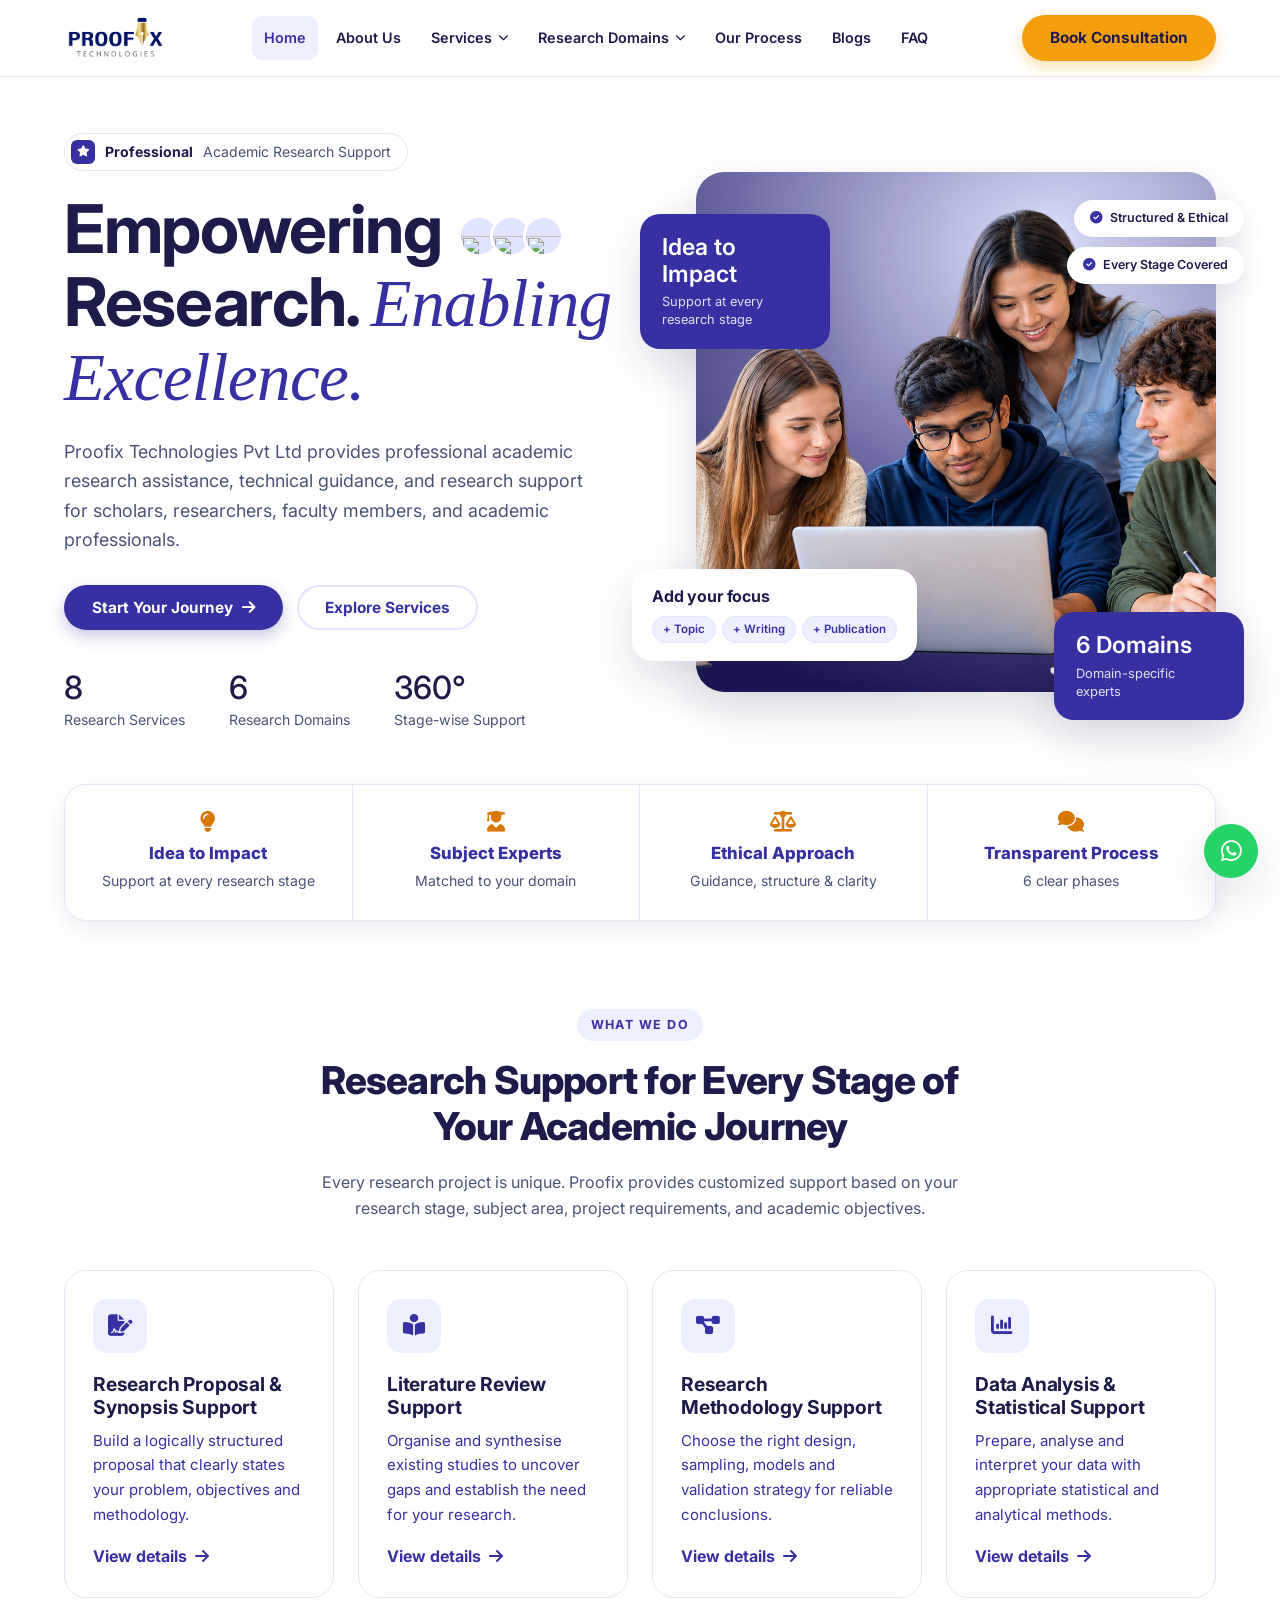
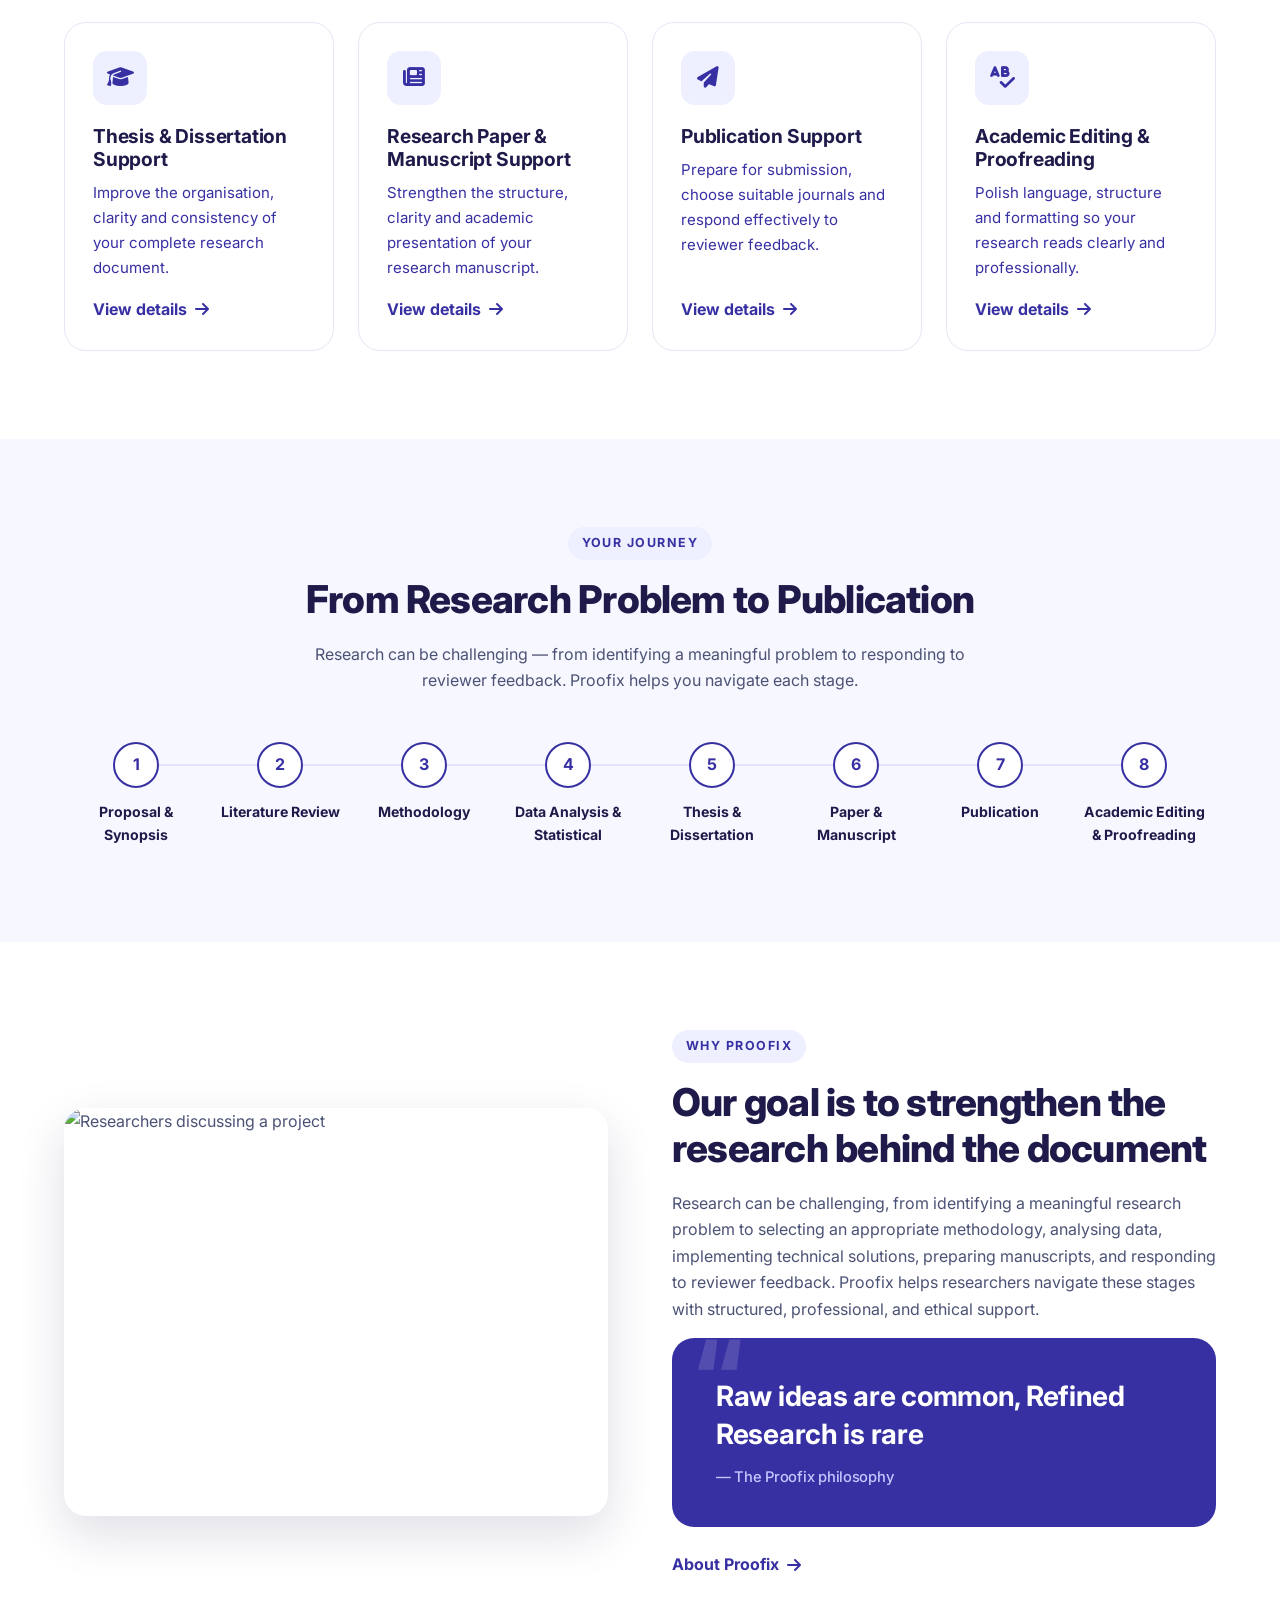
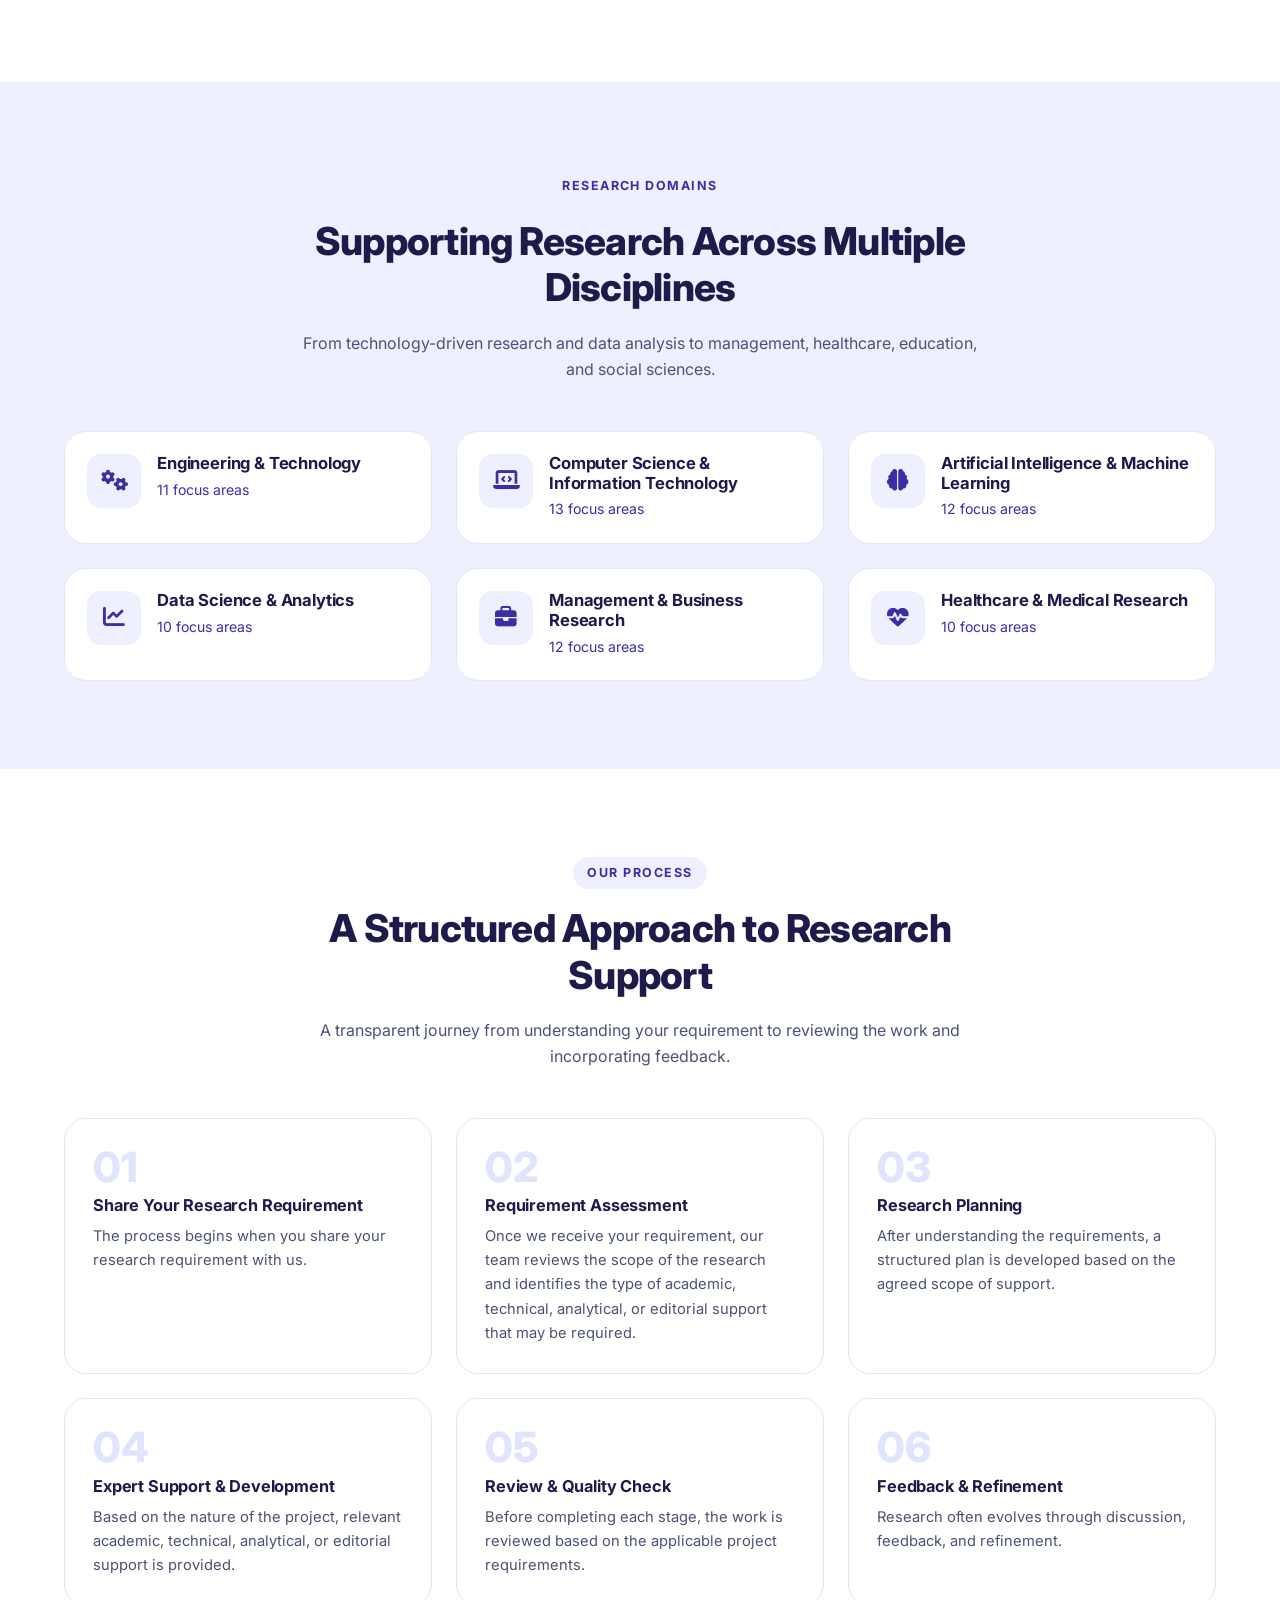
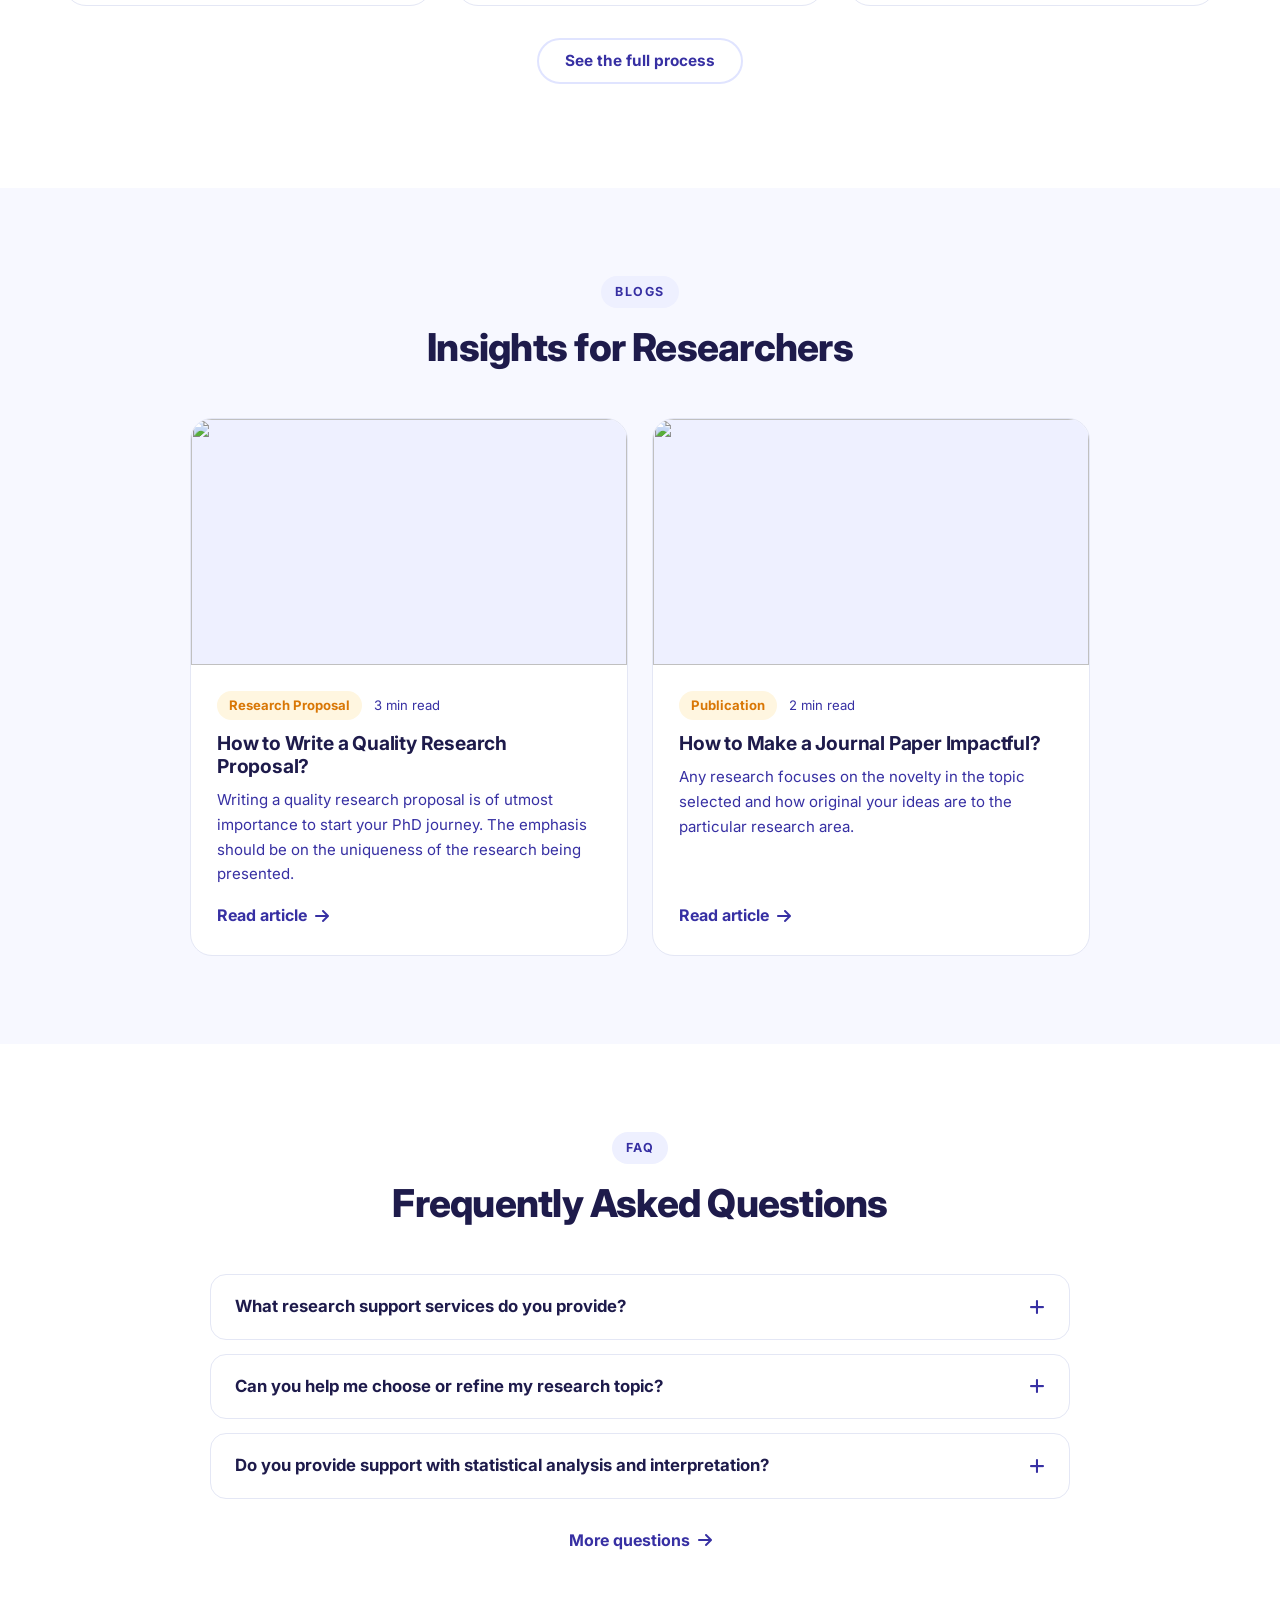
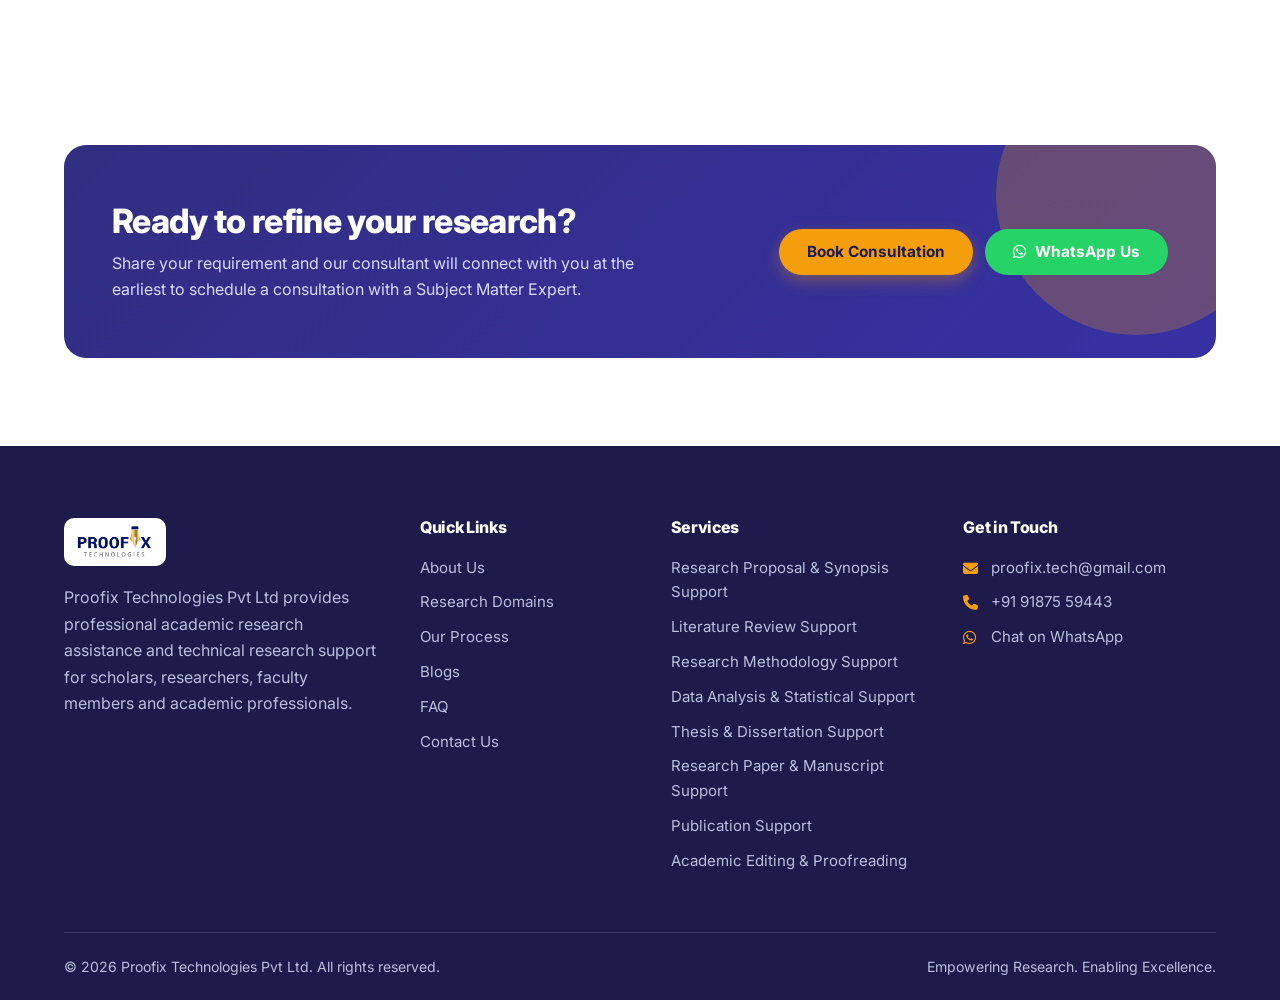
==== commit ba20ce87: "changes" ====
--- a/index.html
+++ b/index.html
@@ -50,7 +50,7 @@
     <a class="btn btn-outline" href="services.html">Explore Services</a></div>
     <ul class="hero-stats"><li><strong>8</strong><span>Research Services</span></li><li><strong>6</strong><span>Research Domains</span></li><li><strong>360&deg;</strong><span>Stage-wise Support</span></li></ul>
   </div>
-  <div class="hero-visual"><img src="https://picsum.photos/id/0/900/1100" alt="Researcher working on a laptop">
+  <div class="hero-visual"><img src="assets/images/banner.png" alt="Researcher working on a laptop">
     <div class="hv-chips"><span><i class="fa-solid fa-circle-check"></i>Structured &amp; Ethical</span><span><i class="fa-solid fa-circle-check"></i>Every Stage Covered</span></div>
     <div class="hv-card blue hv-a"><strong>Idea to Impact</strong><span>Support at every research stage</span></div>
     <div class="hv-card white hv-b"><h3>Add your focus</h3><div class="tags"><span>+ Topic</span><span>+ Writing</span><span>+ Publication</span></div></div>
--- a/css/home.css
+++ b/css/home.css
@@ -17,8 +17,9 @@
 .hero-stats { display: flex; flex-wrap: wrap; gap: 20px 44px; }
 .hero-stats strong { display: block; font-size: 2rem; line-height: 1.1; font-weight: 500; color: var(--ink); }
 .hero-stats span { font-size: .88rem; color: var(--ink-soft); }
-.hero-visual { position: relative; max-width: 460px; margin-left: auto; }
-.hero-visual > img { width: 100%; aspect-ratio: 4/5; object-fit: cover; border-radius: 28px; box-shadow: var(--shadow-lg); display: block; }
+.hero-visual { position: relative; max-width: 520px; margin-left: auto; }
+.hero-visual > img { width: 100%; aspect-ratio: 1/1; object-fit: cover; object-position: 60% 100%; border-radius: 28px; box-shadow: var(--shadow-lg); display: block;
+  background:radial-gradient(120% 90% at 70% 15%, var(--primary-100) 0%, #6b68a2 55%, #1b1650 100%); }
 .hv-chips { position: absolute; top: 28px; right: -28px; display: flex; flex-direction: column; align-items: flex-end; gap: 10px; }
 .hv-chips span { background: #fff; border-radius: var(--r-full); padding: 8px 16px; font-size: .78rem; font-weight: 600; color: var(--ink); box-shadow: var(--shadow-md); }
 .hv-chips i { color: var(--primary); margin-right: 8px; }
@@ -30,8 +31,8 @@
 .hv-card.white h3 { font-size: 1rem; margin: 0 0 10px; }
 .hv-card .tags { display: flex; flex-wrap: wrap; gap: 6px; }
 .hv-card .tags span { border: 1px solid var(--primary-100); background: var(--primary-50); color: var(--primary); border-radius: var(--r-full); padding: 3px 10px; font-size: .72rem; font-weight: 600; }
-.hv-a { left: -56px; top: 30%; }
-.hv-b { left: -64px; bottom: 16%; }
+.hv-a { left: -56px; top: 8%; }
+.hv-b { left: -64px; bottom: 6%; }
 .hv-c { right: -28px; bottom: -28px; }
 .stats-strip { margin-top: -44px; position: relative; z-index: 2; }
 .stats-box { background: #fff; border: 1px solid var(--line); border-radius: var(--r-lg); box-shadow: var(--shadow-md); display: grid; grid-template-columns: repeat(4, 1fr); }
@@ -60,13 +61,13 @@
 @media (max-width: 960px) {
   .hero-grid { grid-template-columns: minmax(0, 1fr); }
   .hero-visual { max-width: 460px; margin: 0 auto; }
-  .hv-a { left: -16px; } .hv-b { left: -16px; } .hv-chips, .hv-c { right: -12px; }
+  .hero-visual { margin-bottom: 48px; }
+  .hv-a { left: 8px; top: 6%; padding: 14px 16px; } .hv-b { display: none; } .hv-chips { right: 8px; } .hv-c { right: 8px; bottom: -20px; padding: 14px 16px; }
   .stats-box { grid-template-columns: repeat(2, 1fr); }
   .stat:nth-child(2) { border-right: 0; }
   .stat:nth-child(-n+2) { border-bottom: 1px solid var(--line); }
 }
 @media (max-width: 640px) {
   .hero { padding: 36px 0 72px; }
-  .hv-a { left: 8px; top: 24%; padding: 14px 16px; } .hv-b { display: none; } .hv-chips { right: 8px; } .hv-c { right: 8px; bottom: -20px; padding: 14px 16px; }
   .hero-grid > * { min-width: 0; }
 }
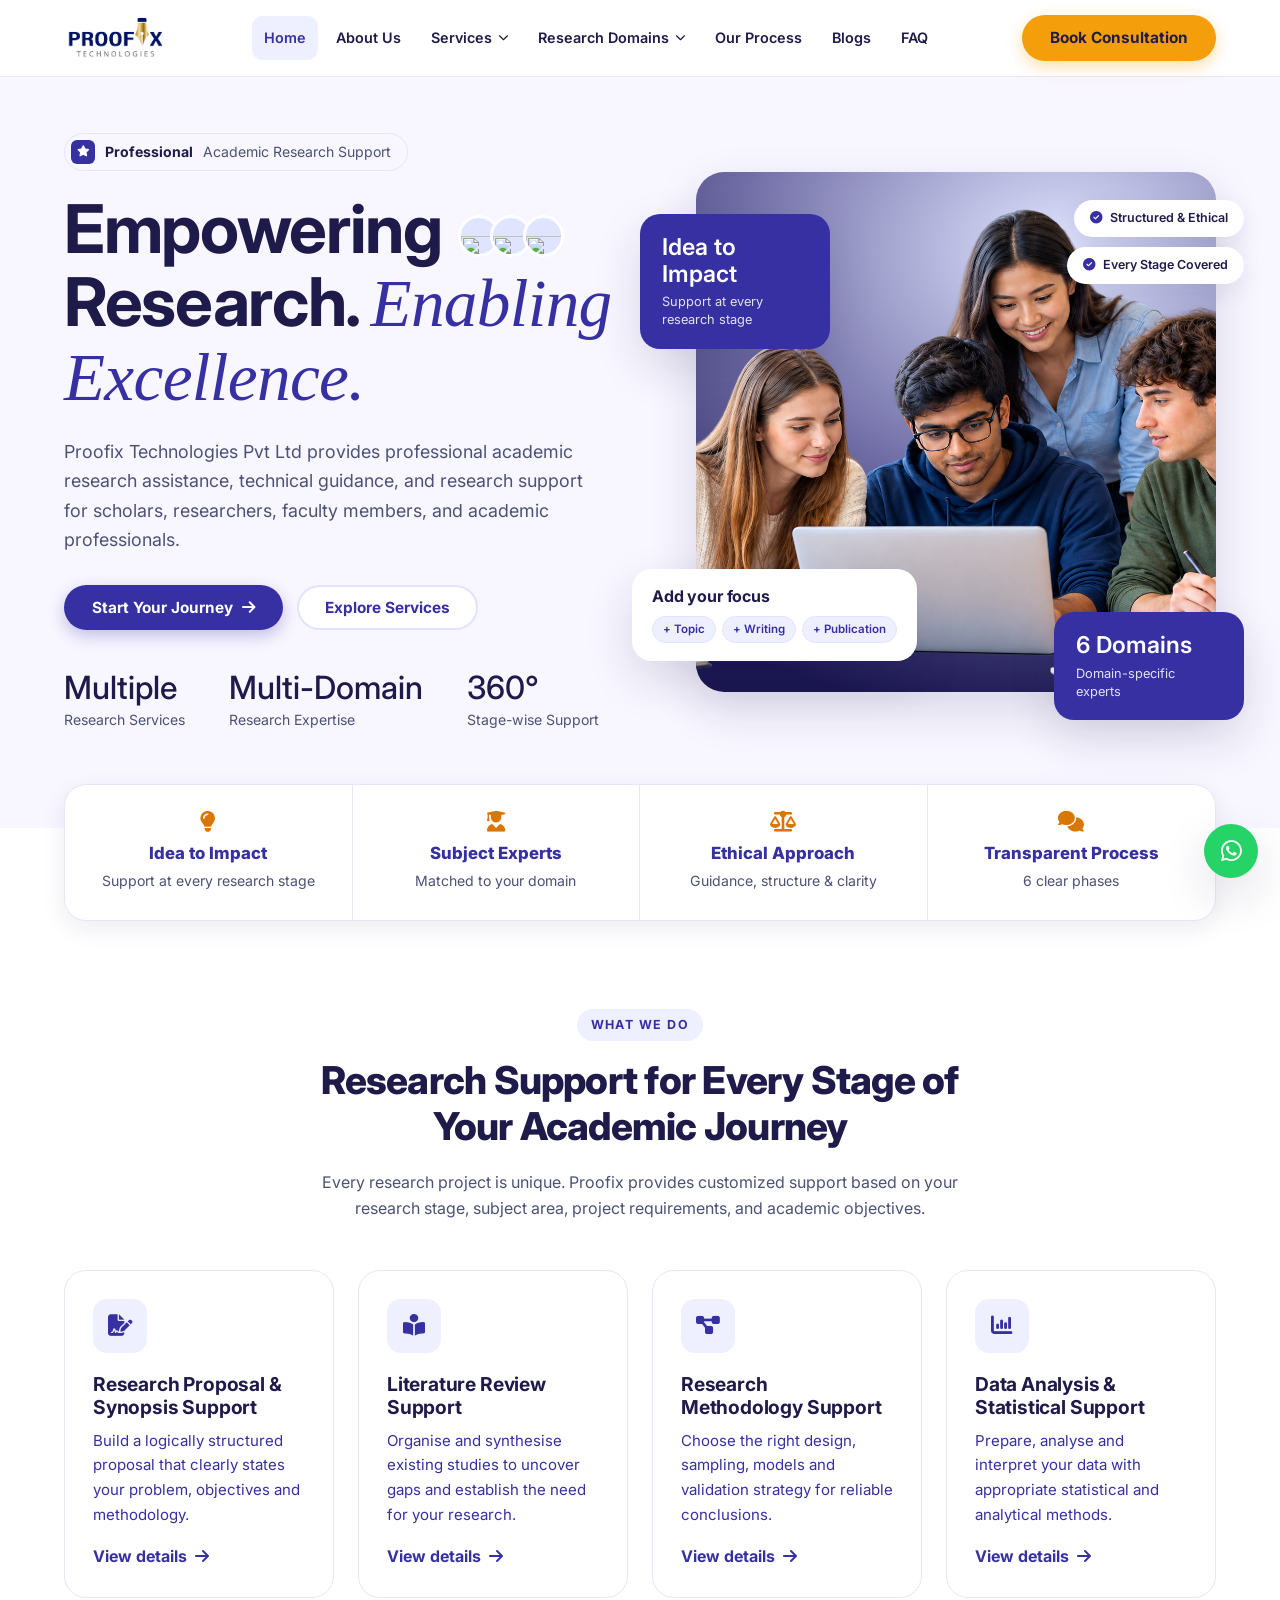
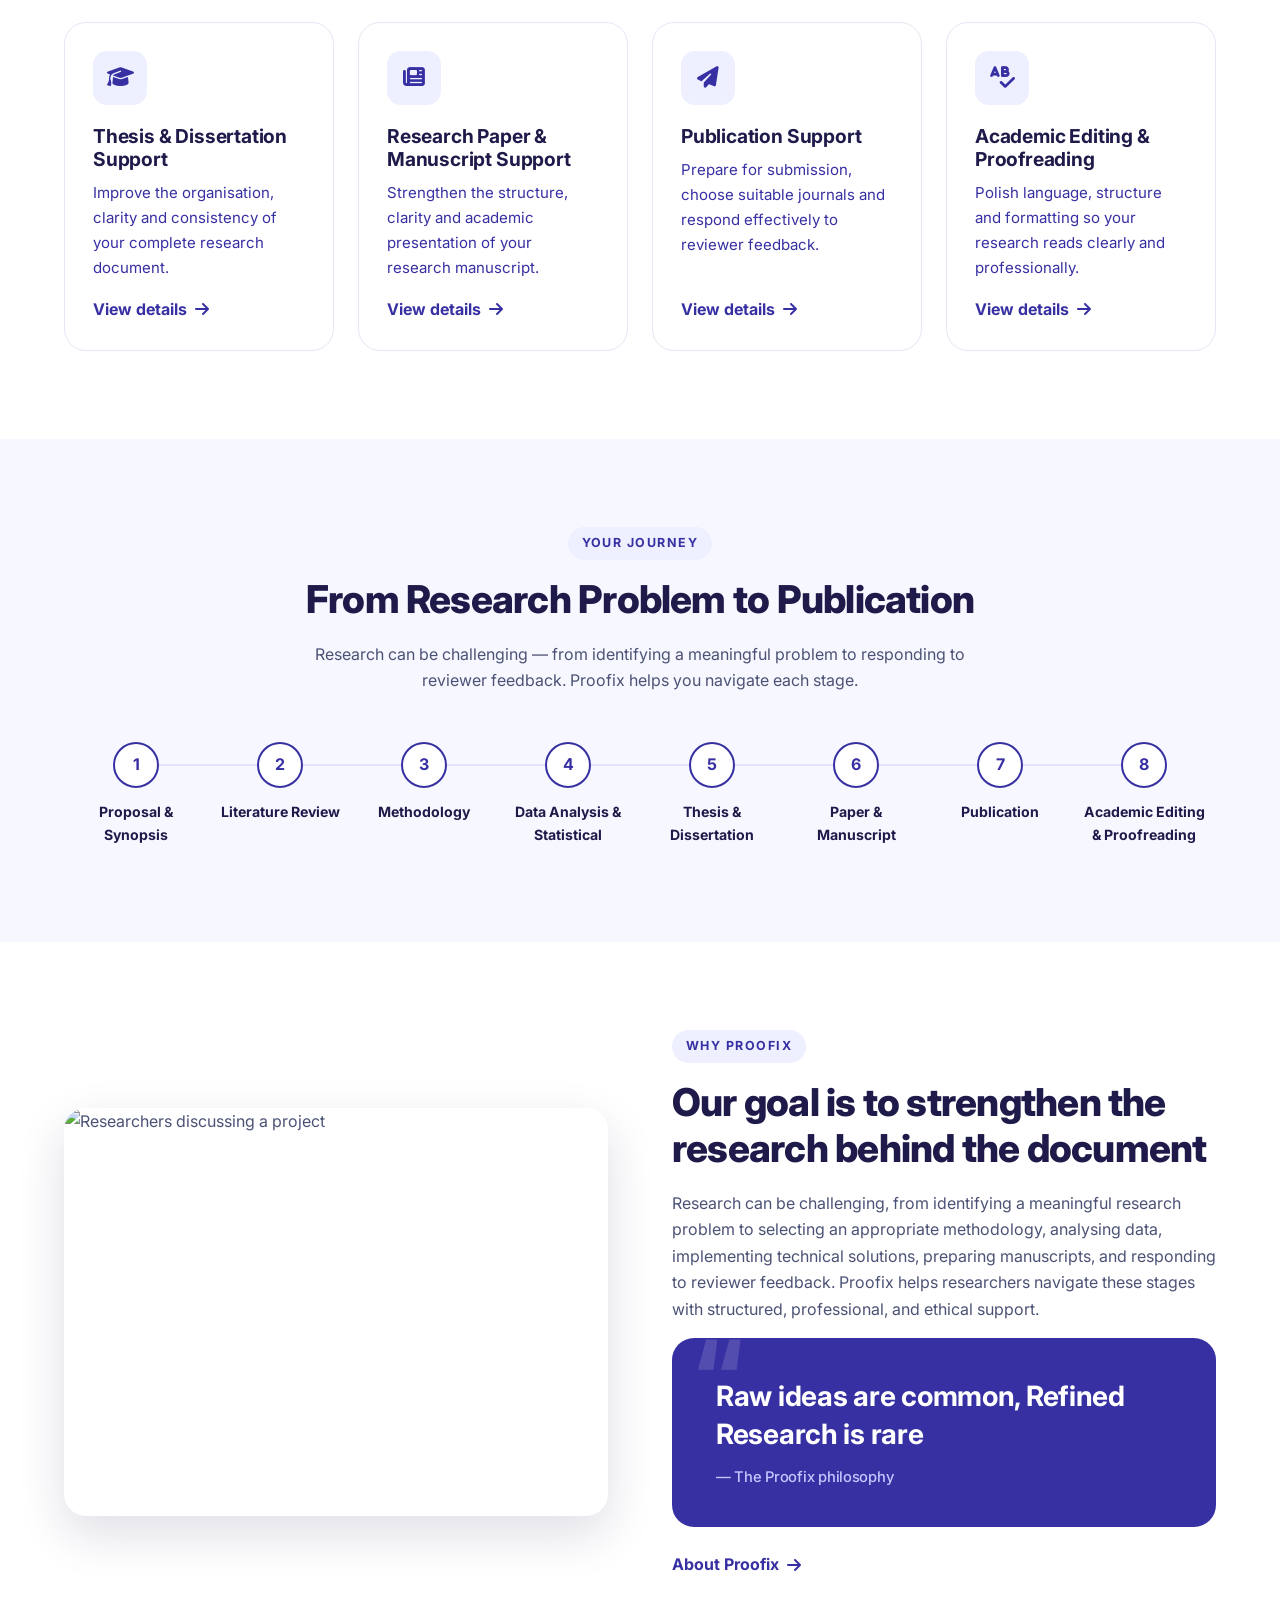
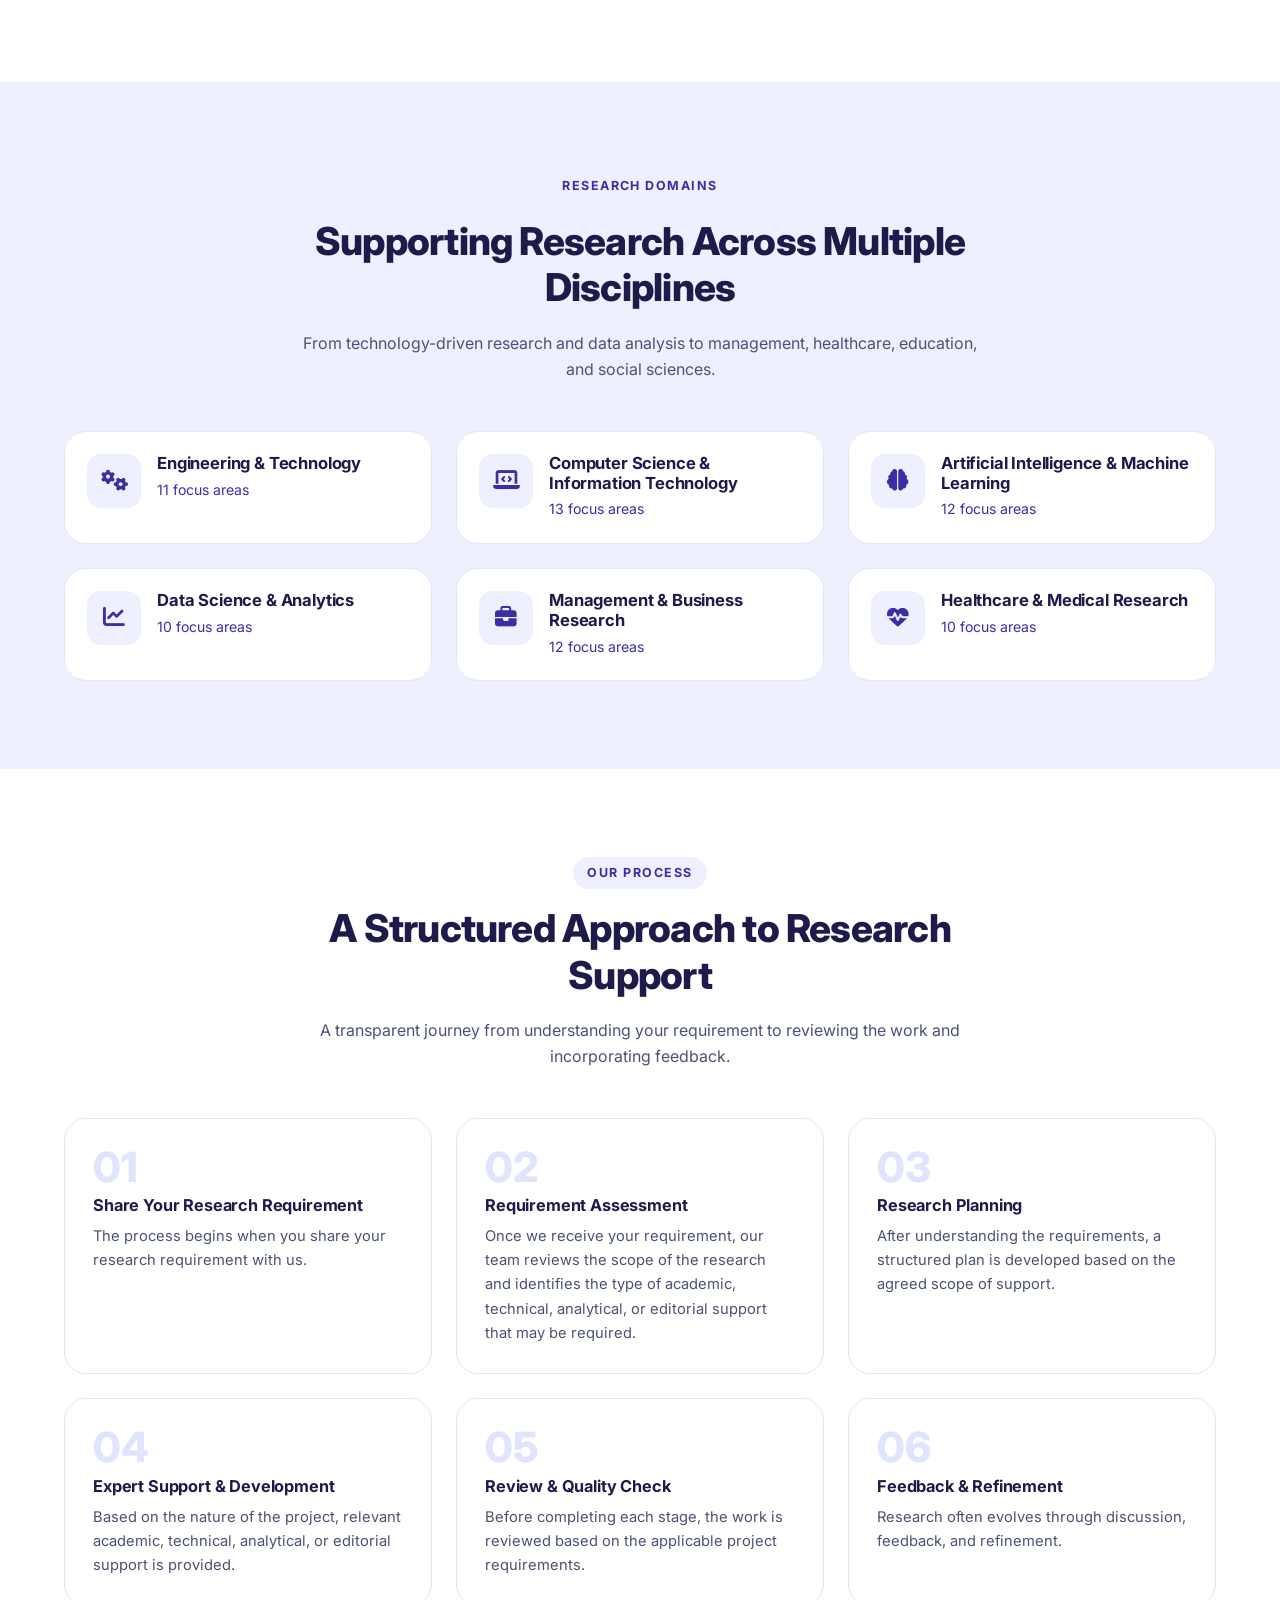
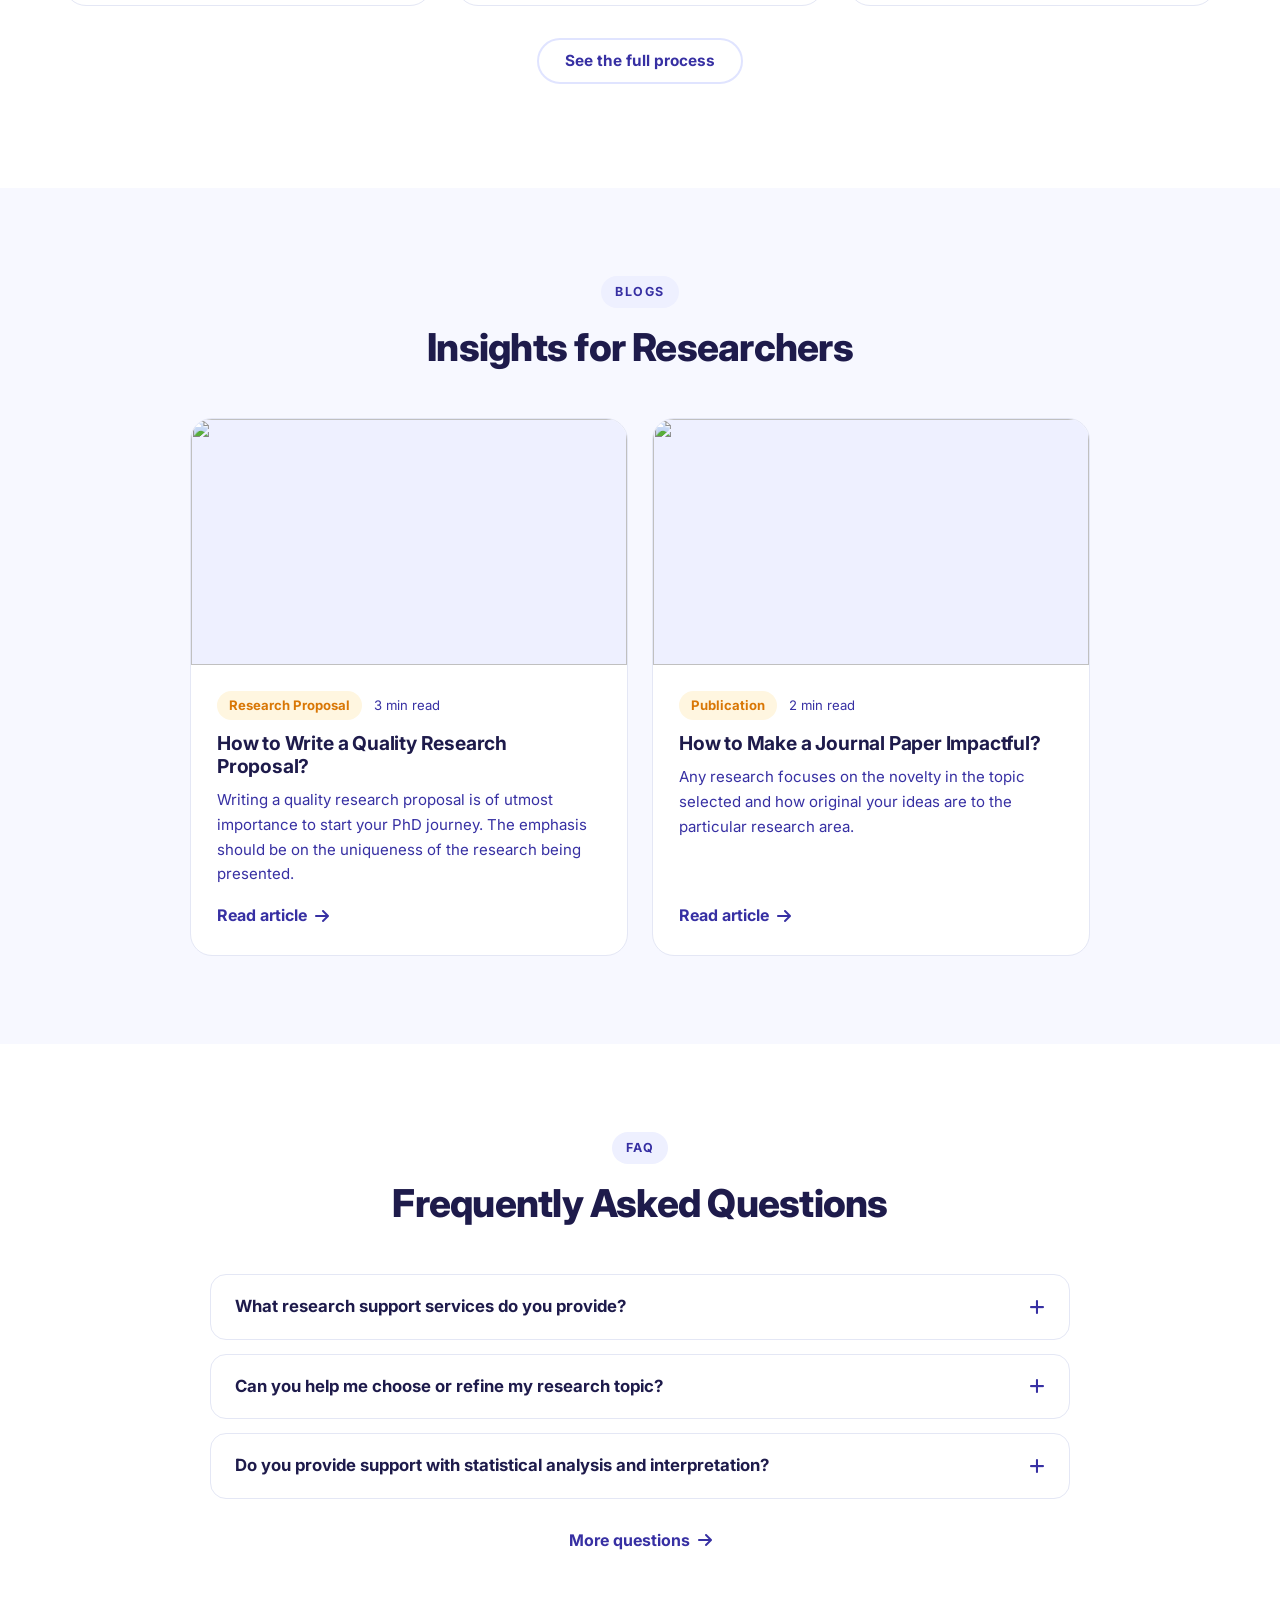
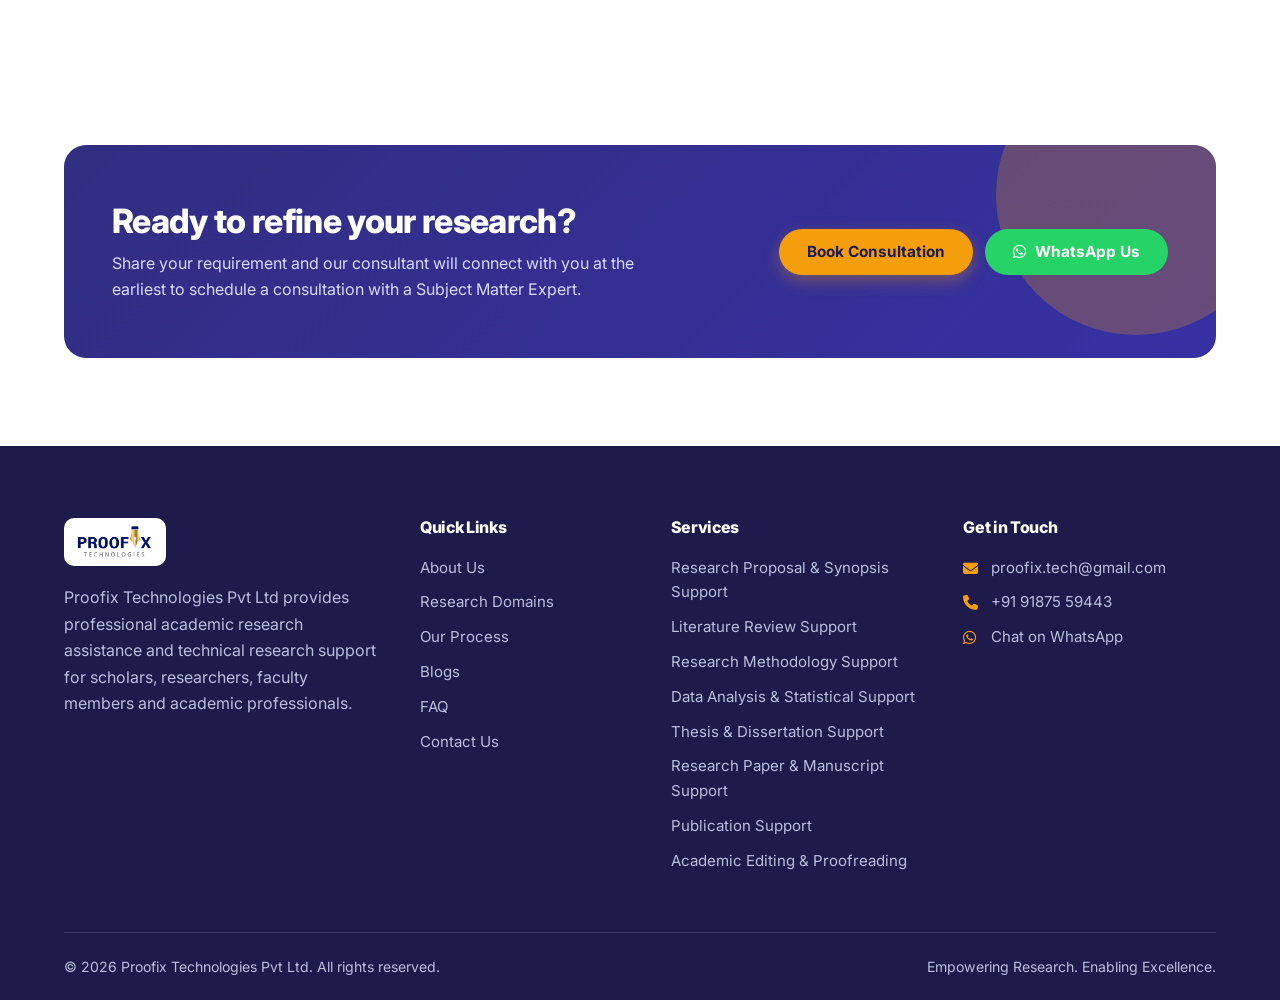
==== commit df16f121: "changes 26oct26" ====
--- a/index.html
+++ b/index.html
@@ -48,7 +48,7 @@
     <p class="lead">Proofix Technologies Pvt Ltd provides professional academic research assistance, technical guidance, and research support for scholars, researchers, faculty members, and academic professionals.</p>
     <div class="hero-actions"><a class="btn btn-primary" href="contact.html">Start Your Journey <i class="fa-solid fa-arrow-right"></i></a>
     <a class="btn btn-outline" href="services.html">Explore Services</a></div>
-    <ul class="hero-stats"><li><strong>8</strong><span>Research Services</span></li><li><strong>6</strong><span>Research Domains</span></li><li><strong>360&deg;</strong><span>Stage-wise Support</span></li></ul>
+    <ul class="hero-stats"><li><strong>Multiple</strong><span>Research Services</span></li><li><strong>Multi-Domain</strong><span>Research Expertise</span></li><li><strong>360&deg;</strong><span>Stage-wise Support</span></li></ul>
   </div>
   <div class="hero-visual"><img src="assets/images/banner.png" alt="Researcher working on a laptop">
     <div class="hv-chips"><span><i class="fa-solid fa-circle-check"></i>Structured &amp; Ethical</span><span><i class="fa-solid fa-circle-check"></i>Every Stage Covered</span></div>
--- a/css/home.css
+++ b/css/home.css
@@ -2,7 +2,7 @@
    Proofix Technologies — Home page
    ========================================================================== */
 
-.hero { position: relative; overflow: hidden; background: #fff; padding: 56px 0 96px; }
+.hero { position: relative; overflow: hidden; background: #f8f6ff;; padding: 56px 0 96px; }
 .hero-grid { position: relative; display: grid; grid-template-columns: 1.05fr .95fr; gap: 56px; align-items: center; }
 .hero-pill { display: inline-flex; align-items: center; gap: 10px; padding: 6px 16px 6px 6px; border: 1px solid var(--line); border-radius: var(--r-full); font-size: .88rem; color: var(--ink-soft); margin-bottom: 22px; }
 .hero-pill i { width: 24px; height: 24px; border-radius: 6px; background: var(--primary); color: #fff; font-size: .7rem; display: flex; align-items: center; justify-content: center; }
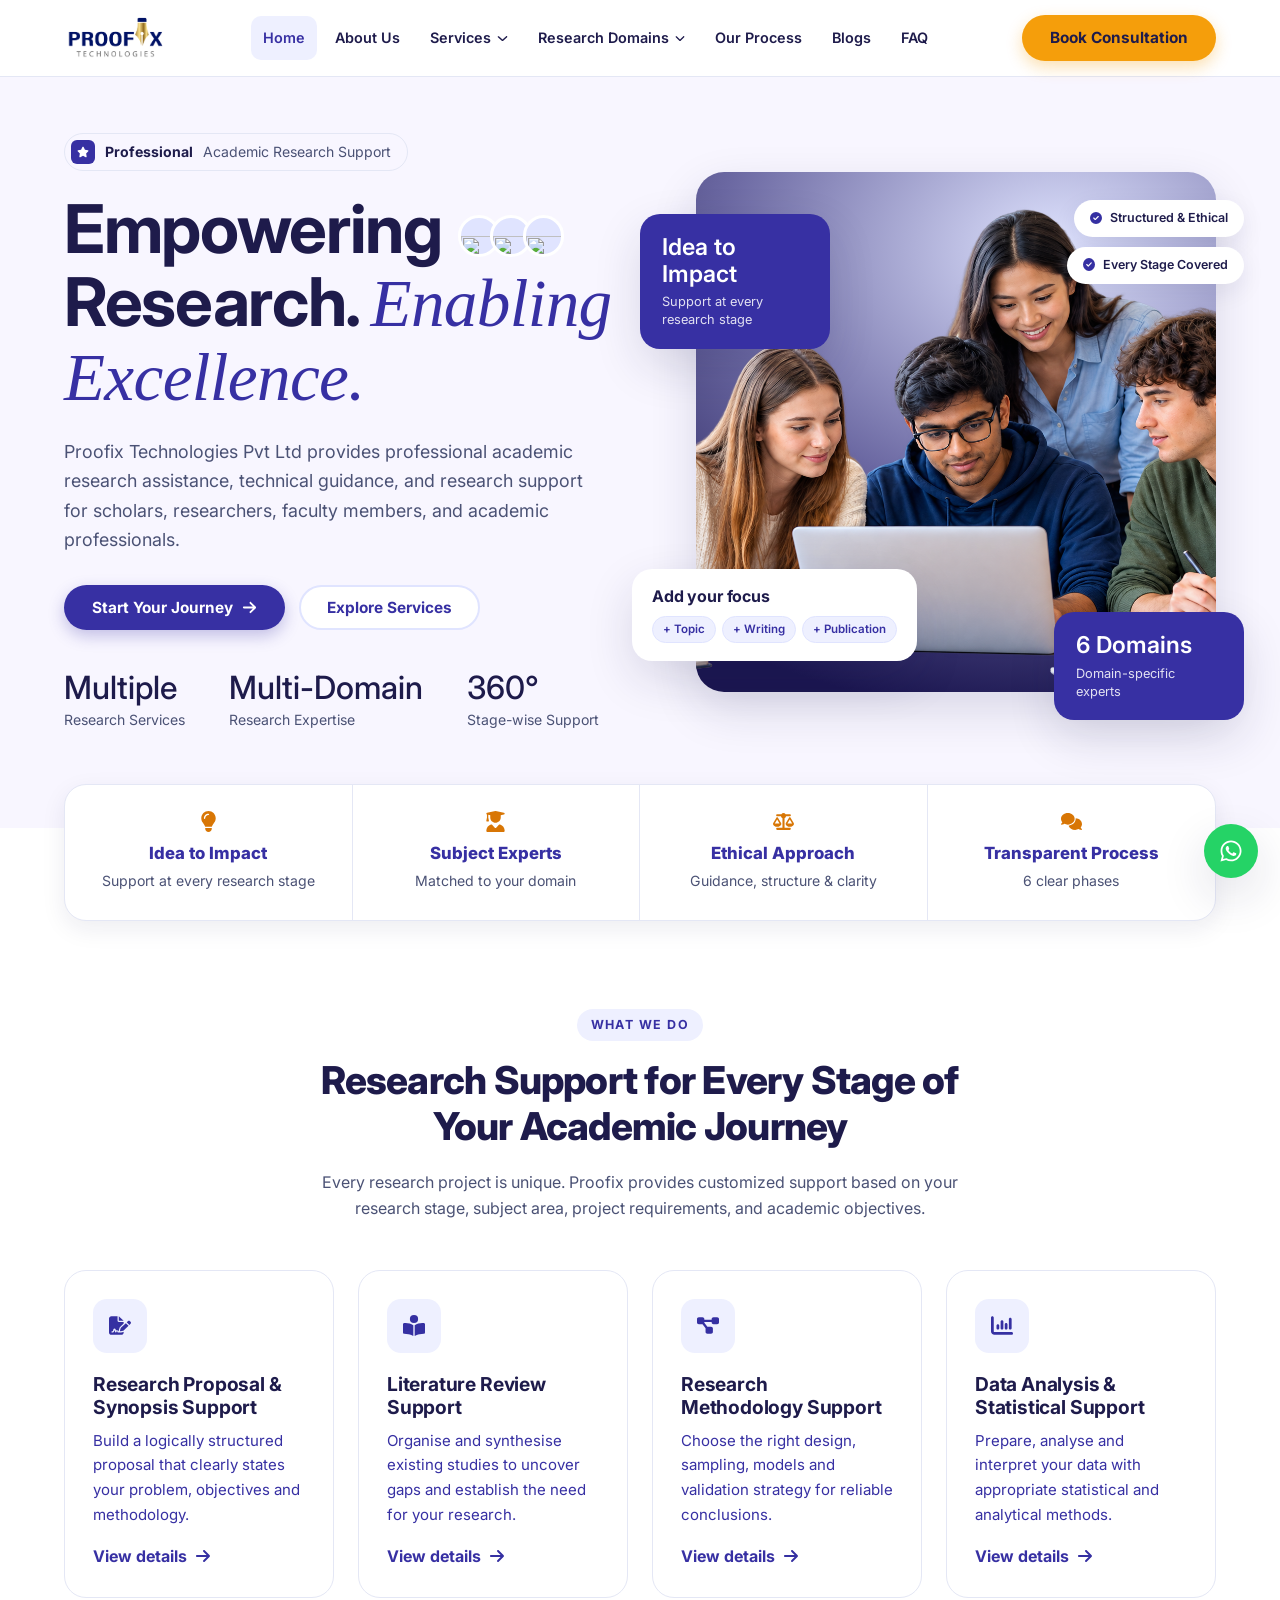
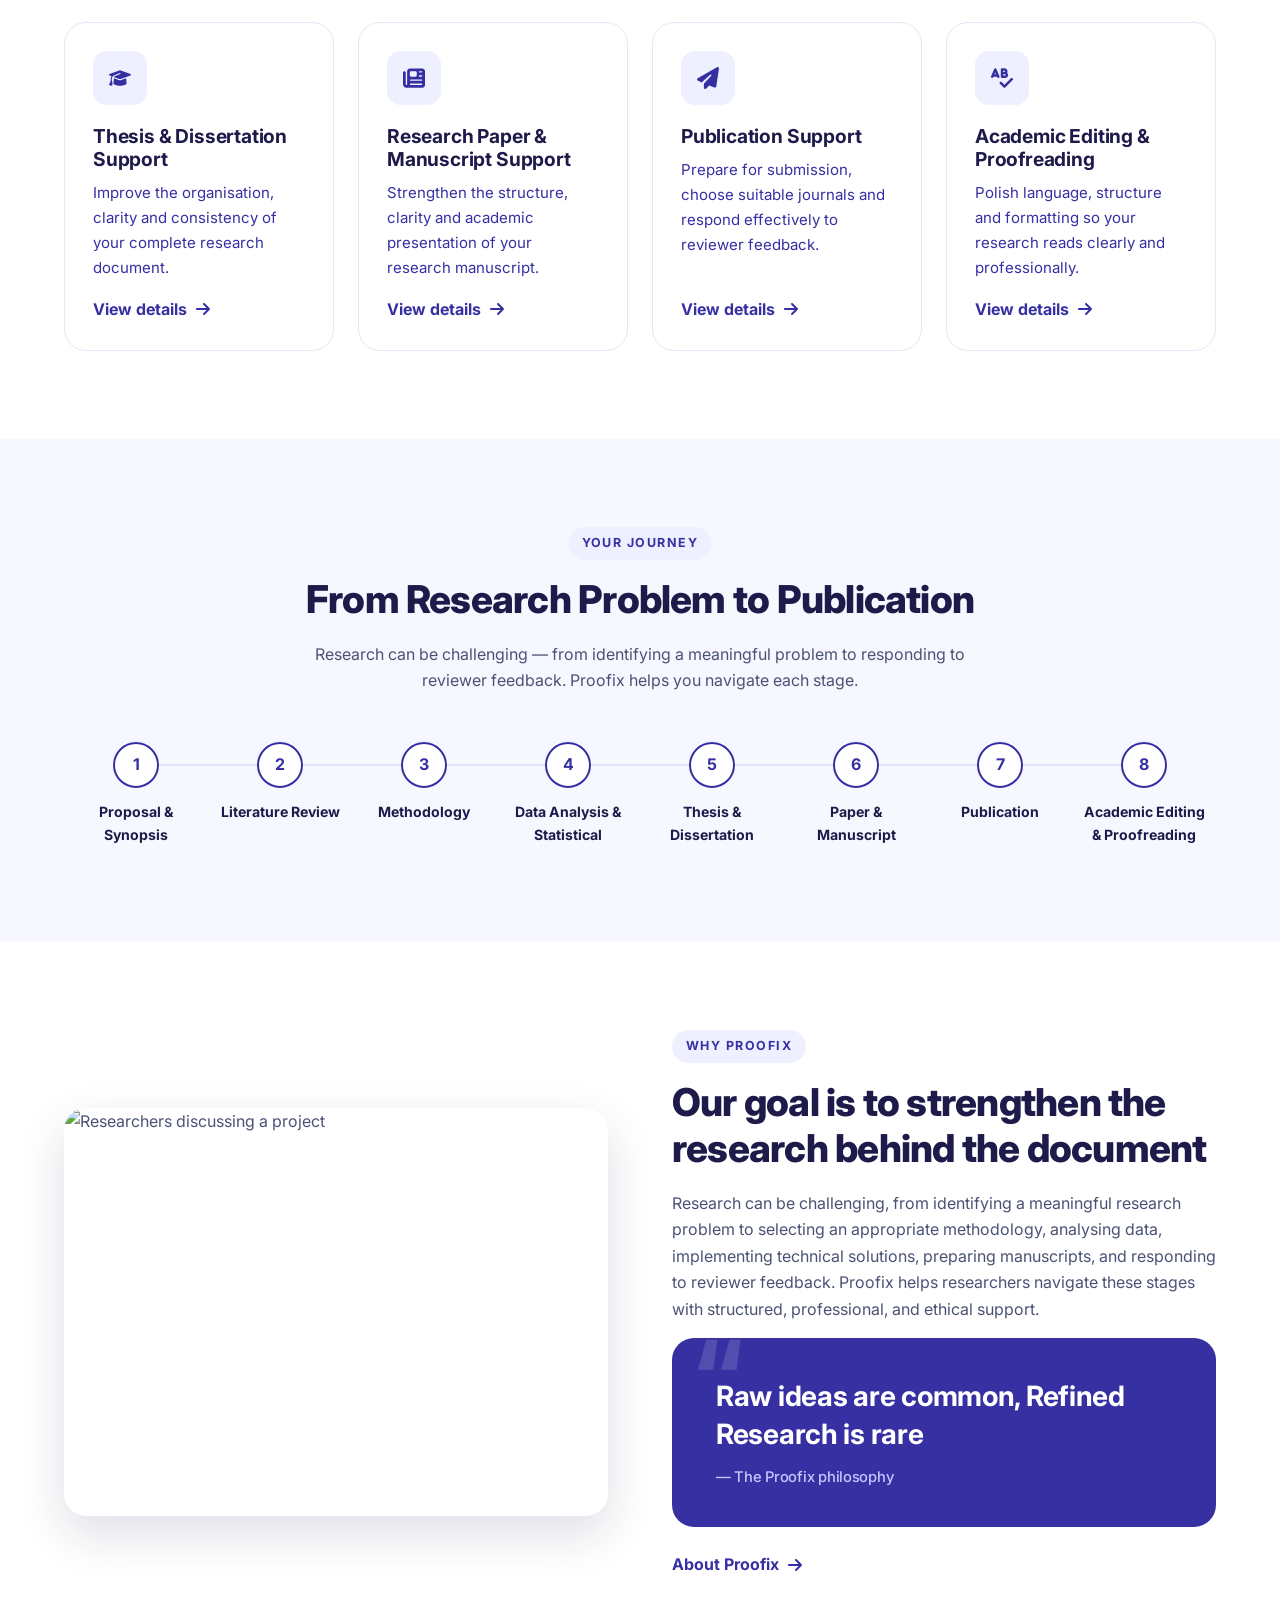
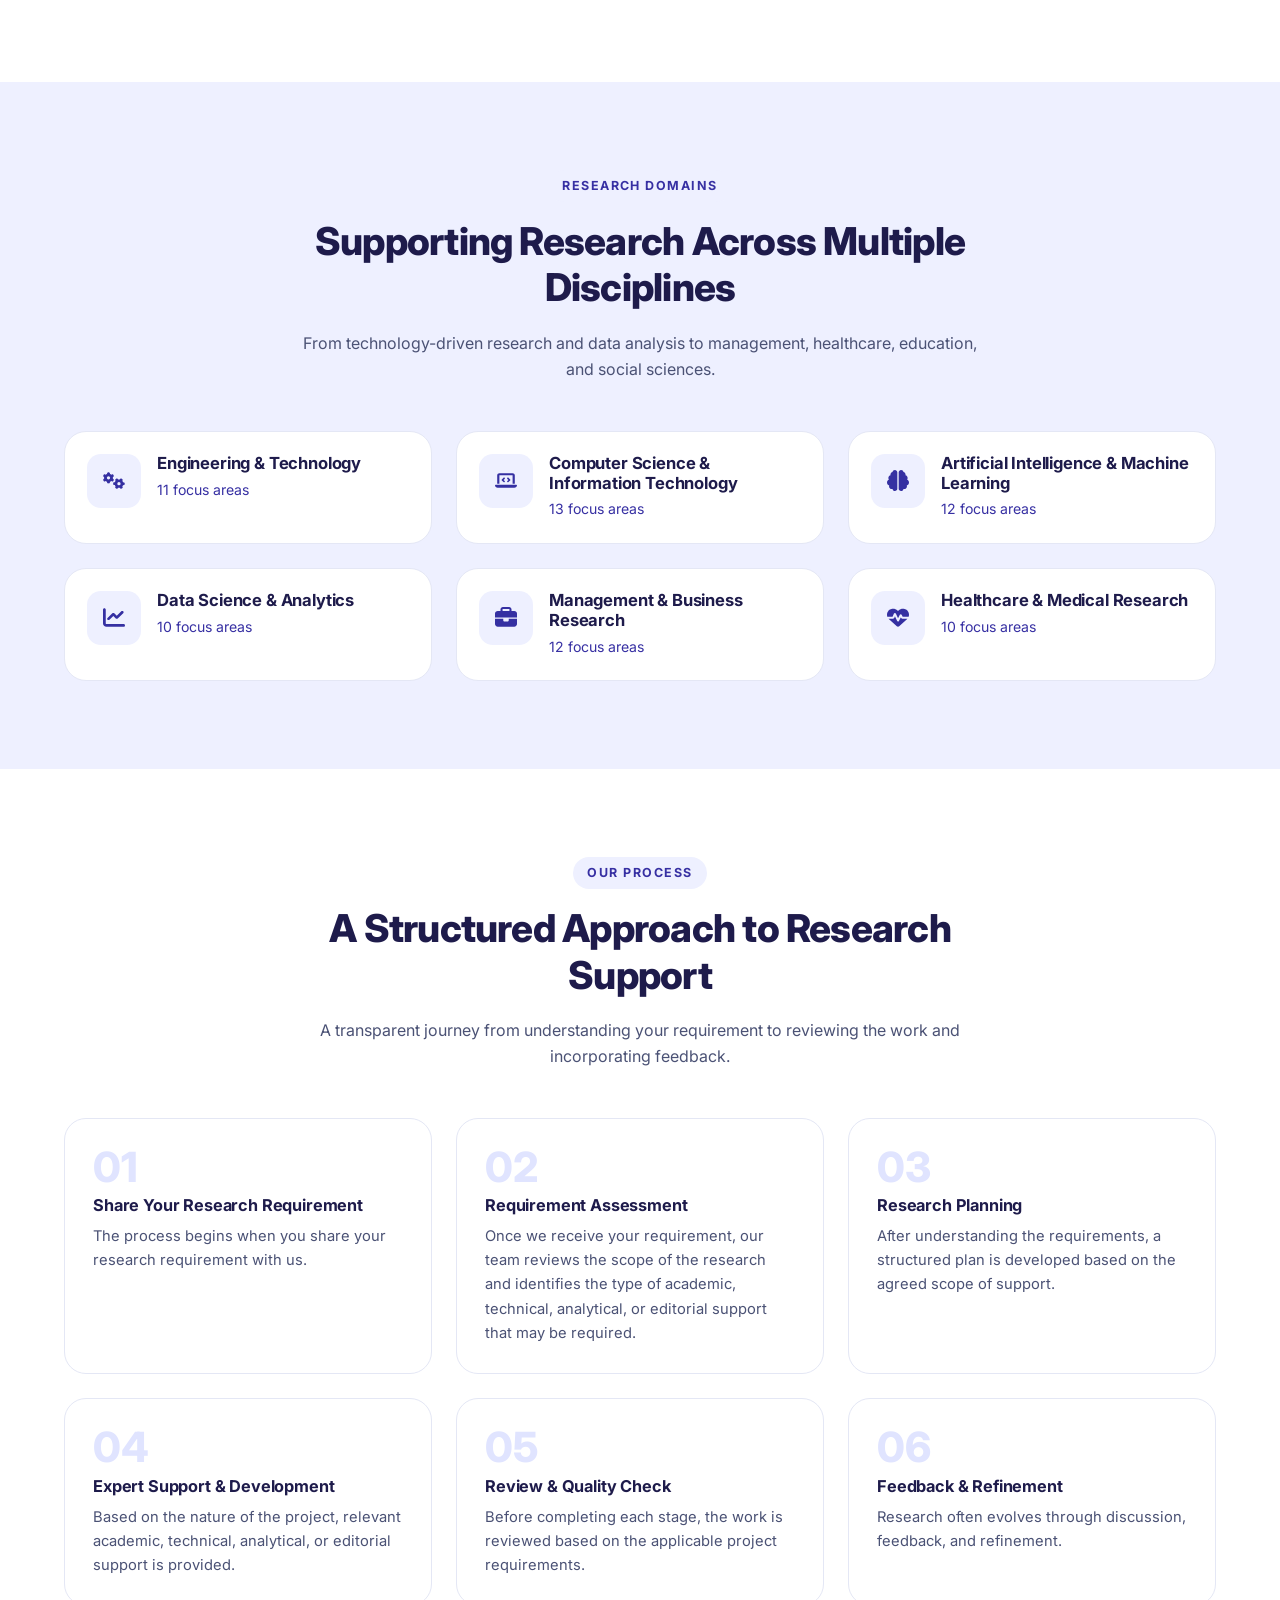
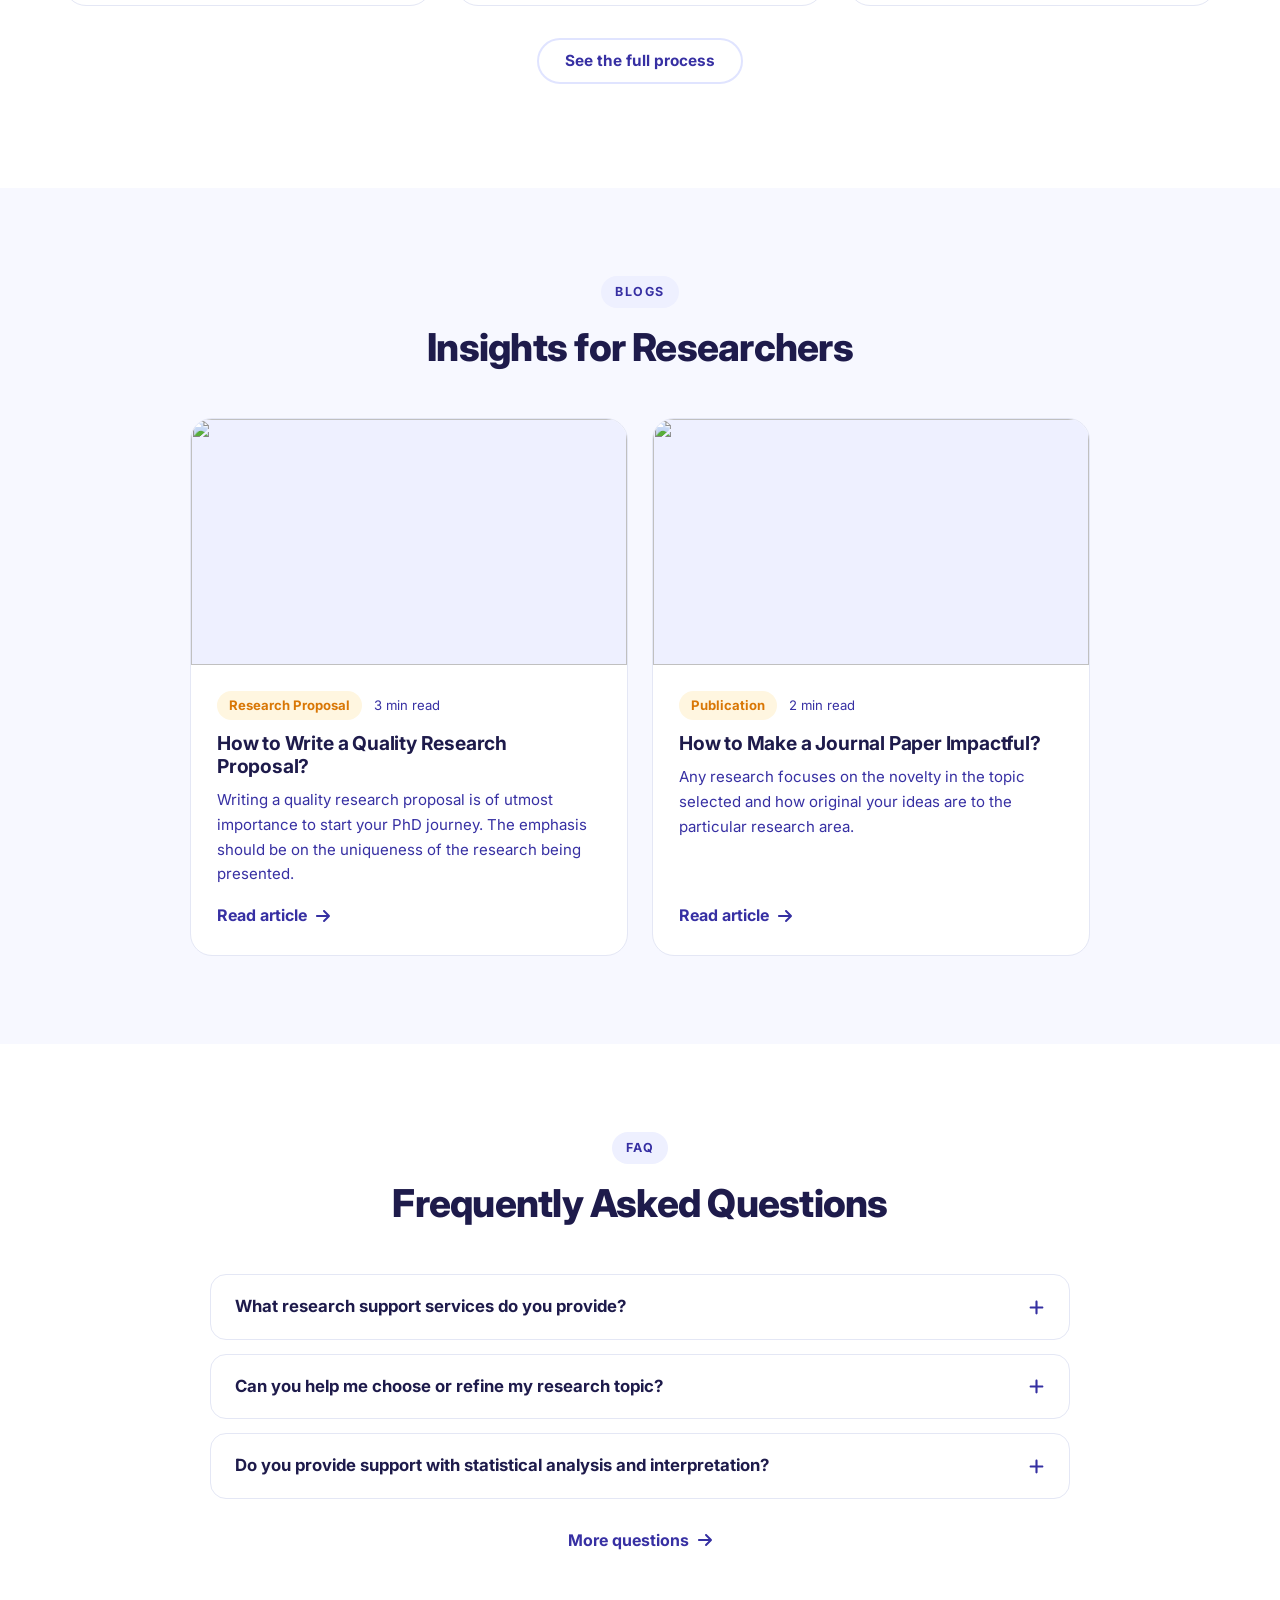
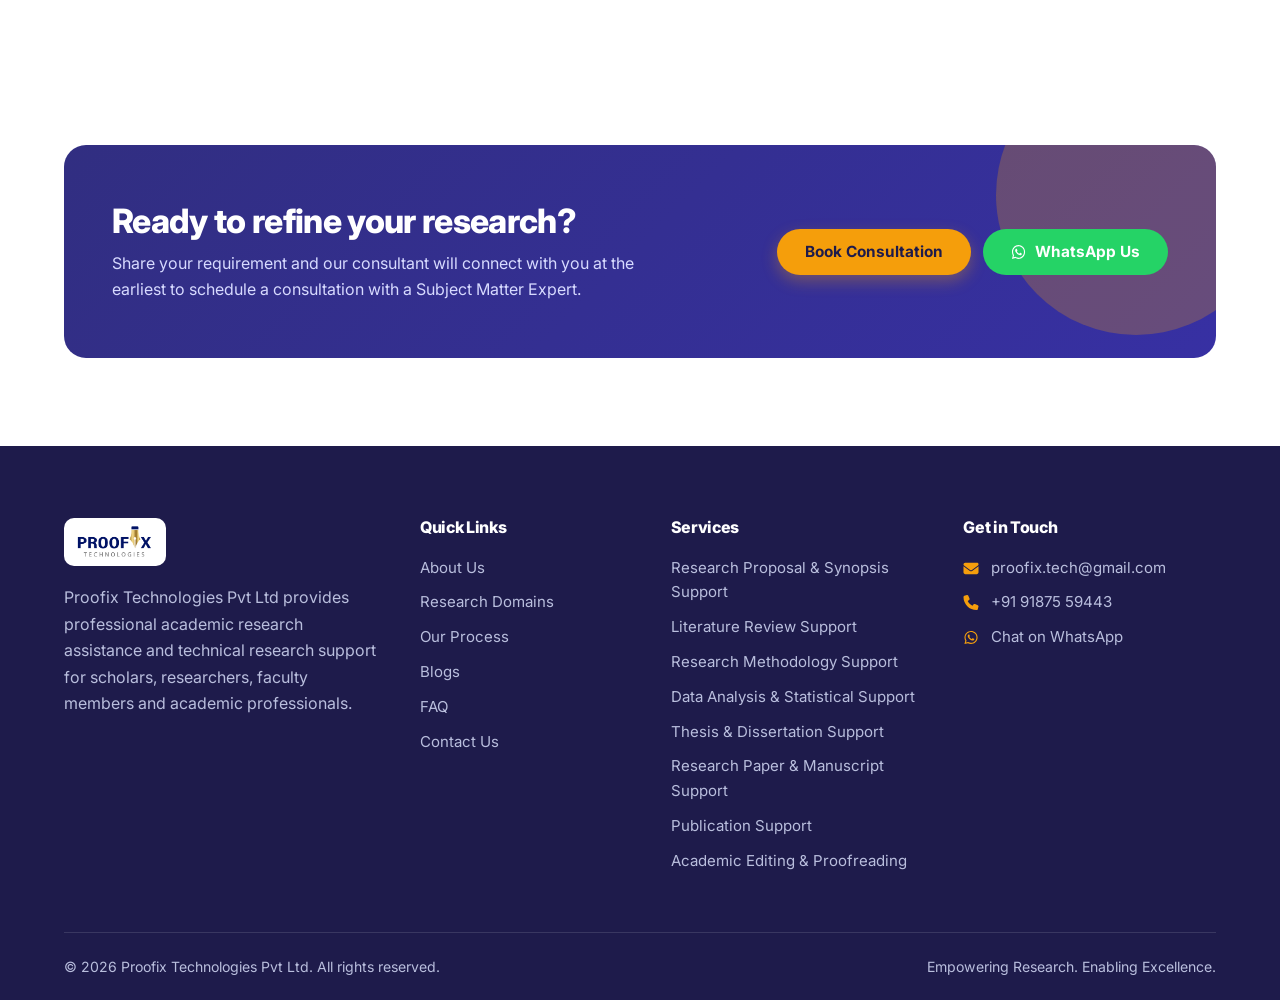
==== commit 6b704409: "icon changes" ====
--- a/index.html
+++ b/index.html
@@ -8,7 +8,6 @@
   <link rel="preconnect" href="https://fonts.googleapis.com">
   <link rel="preconnect" href="https://fonts.gstatic.com" crossorigin>
   <link href="https://fonts.googleapis.com/css2?family=Inter:wght@400;500;600;700;800&display=swap" rel="stylesheet">
-  <link rel="stylesheet" href="https://cdnjs.cloudflare.com/ajax/libs/font-awesome/6.5.1/css/all.min.css">
   <link rel="stylesheet" href="css/common.css">
   <link rel="stylesheet" href="css/home.css">
   <link rel="stylesheet" href="css/services.css">
@@ -21,12 +20,12 @@
   <div class="container header-inner">
     <a class="brand" href="index.html" aria-label="Proofix Technologies home"><img src="assets/images/logo.png" alt="Proofix Technologies" width="105" height="46"></a>
     <nav class="nav" id="nav" aria-label="Main">
-        <button class="nav-close" id="navClose" aria-label="Close menu"><i class="fa-solid fa-xmark"></i></button>
+        <button class="nav-close" id="navClose" aria-label="Close menu"><img class="icon" src="assets/images/icon/xmark.svg" alt=""></button>
         <a class="nav-link active" href="index.html">Home</a>
         <a class="nav-link" href="about.html">About Us</a>
-        <div class="has-menu"><button class="nav-link" aria-haspopup="true">Services <i class="fa-solid fa-chevron-down"></i></button>
+        <div class="has-menu"><button class="nav-link" aria-haspopup="true">Services <img class="icon" src="assets/images/icon/chevron-down.svg" alt=""></button>
           <div class="menu"><a href="services.html">All Services</a><a href="service-detail.html?s=proposal">Research Proposal & Synopsis Support</a><a href="service-detail.html?s=literature">Literature Review Support</a><a href="service-detail.html?s=methodology">Research Methodology Support</a><a href="service-detail.html?s=analysis">Data Analysis & Statistical Support</a><a href="service-detail.html?s=thesis">Thesis & Dissertation Support</a><a href="service-detail.html?s=manuscript">Research Paper & Manuscript Support</a><a href="service-detail.html?s=publication">Publication Support</a><a href="service-detail.html?s=editing">Academic Editing & Proofreading</a></div></div>
-        <div class="has-menu"><button class="nav-link" aria-haspopup="true">Research Domains <i class="fa-solid fa-chevron-down"></i></button>
+        <div class="has-menu"><button class="nav-link" aria-haspopup="true">Research Domains <img class="icon" src="assets/images/icon/chevron-down.svg" alt=""></button>
           <div class="menu"><a href="research-domains.html">All Domains</a><a href="research-domains.html#domain-engineering">Engineering & Technology</a><a href="research-domains.html#domain-cs-it">Computer Science & Information Technology</a><a href="research-domains.html#domain-ai-ml">Artificial Intelligence & Machine Learning</a><a href="research-domains.html#domain-datascience">Data Science & Analytics</a><a href="research-domains.html#domain-management">Management & Business Research</a><a href="research-domains.html#domain-healthcare">Healthcare & Medical Research</a></div></div>
         <a class="nav-link" href="process.html">Our Process</a>
         <a class="nav-link" href="blogs.html">Blogs</a>
@@ -35,7 +34,7 @@
     </nav>
     <div class="header-actions">
       <a class="btn btn-accent header-cta" href="contact.html">Book Consultation</a>
-      <button class="menu-toggle" id="menuToggle" aria-label="Toggle menu" aria-expanded="false"><i class="fa-solid fa-bars"></i></button>
+      <button class="menu-toggle" id="menuToggle" aria-label="Toggle menu" aria-expanded="false"><img class="icon" src="assets/images/icon/bars.svg" alt=""></button>
     </div>
   </div>
 </header>
@@ -43,15 +42,15 @@
 
 <section class="hero"><div class="container hero-grid">
   <div class="hero-copy">
-    <span class="hero-pill"><i class="fa-solid fa-star"></i><b>Professional</b> Academic Research Support</span>
+    <span class="hero-pill"><img class="icon" src="assets/images/icon/star-white.svg" alt=""><b>Professional</b> Academic Research Support</span>
     <h1>Empowering <span class="avatars"><img src="https://picsum.photos/id/1005/96/96" alt=""><img src="https://picsum.photos/id/1011/96/96" alt=""><img src="https://picsum.photos/id/1027/96/96" alt=""></span> Research. <em>Enabling Excellence.</em></h1>
     <p class="lead">Proofix Technologies Pvt Ltd provides professional academic research assistance, technical guidance, and research support for scholars, researchers, faculty members, and academic professionals.</p>
-    <div class="hero-actions"><a class="btn btn-primary" href="contact.html">Start Your Journey <i class="fa-solid fa-arrow-right"></i></a>
+    <div class="hero-actions"><a class="btn btn-primary" href="contact.html">Start Your Journey <img class="icon" src="assets/images/icon/arrow-right.svg" alt=""></a>
     <a class="btn btn-outline" href="services.html">Explore Services</a></div>
     <ul class="hero-stats"><li><strong>Multiple</strong><span>Research Services</span></li><li><strong>Multi-Domain</strong><span>Research Expertise</span></li><li><strong>360&deg;</strong><span>Stage-wise Support</span></li></ul>
   </div>
   <div class="hero-visual"><img src="assets/images/banner.png" alt="Researcher working on a laptop">
-    <div class="hv-chips"><span><i class="fa-solid fa-circle-check"></i>Structured &amp; Ethical</span><span><i class="fa-solid fa-circle-check"></i>Every Stage Covered</span></div>
+    <div class="hv-chips"><span><img class="icon" src="assets/images/icon/circle-check.svg" alt="">Structured &amp; Ethical</span><span><img class="icon" src="assets/images/icon/circle-check.svg" alt="">Every Stage Covered</span></div>
     <div class="hv-card blue hv-a"><strong>Idea to Impact</strong><span>Support at every research stage</span></div>
     <div class="hv-card white hv-b"><h3>Add your focus</h3><div class="tags"><span>+ Topic</span><span>+ Writing</span><span>+ Publication</span></div></div>
     <div class="hv-card blue hv-c"><strong>6 Domains</strong><span>Domain-specific experts</span></div>
@@ -59,24 +58,24 @@
 </div></section>
 
 <section class="stats-strip"><div class="container"><div class="stats-box">
-  <div class="stat"><i class="fa-solid fa-lightbulb"></i><strong>Idea to Impact</strong><span>Support at every research stage</span></div>
-  <div class="stat"><i class="fa-solid fa-user-graduate"></i><strong>Subject Experts</strong><span>Matched to your domain</span></div>
-  <div class="stat"><i class="fa-solid fa-scale-balanced"></i><strong>Ethical Approach</strong><span>Guidance, structure &amp; clarity</span></div>
-  <div class="stat"><i class="fa-solid fa-comments"></i><strong>Transparent Process</strong><span>6 clear phases</span></div>
+  <div class="stat"><img class="icon" src="assets/images/icon/lightbulb.svg" alt=""><strong>Idea to Impact</strong><span>Support at every research stage</span></div>
+  <div class="stat"><img class="icon" src="assets/images/icon/user-graduate.svg" alt=""><strong>Subject Experts</strong><span>Matched to your domain</span></div>
+  <div class="stat"><img class="icon" src="assets/images/icon/scale-balanced.svg" alt=""><strong>Ethical Approach</strong><span>Guidance, structure &amp; clarity</span></div>
+  <div class="stat"><img class="icon" src="assets/images/icon/comments.svg" alt=""><strong>Transparent Process</strong><span>6 clear phases</span></div>
 </div></div></section>
 
 <section class="section"><div class="container">
   <div class="section-head"><span class="eyebrow">What we do</span><h2>Research Support for Every Stage of Your Academic Journey</h2>
   <p>Every research project is unique. Proofix provides customized support based on your research stage, subject area, project requirements, and academic objectives.</p></div>
-  <div class="grid grid-4"><a class="card service-card" href="service-detail.html?s=proposal"><div class="icon-box"><i class="fa-solid fa-file-signature"></i></div>
-  <h3>Research Proposal & Synopsis Support</h3><p>Build a logically structured proposal that clearly states your problem, objectives and methodology.</p><span class="link-arrow">View details <i class="fa-solid fa-arrow-right"></i></span></a><a class="card service-card" href="service-detail.html?s=literature"><div class="icon-box"><i class="fa-solid fa-book-open-reader"></i></div>
-  <h3>Literature Review Support</h3><p>Organise and synthesise existing studies to uncover gaps and establish the need for your research.</p><span class="link-arrow">View details <i class="fa-solid fa-arrow-right"></i></span></a><a class="card service-card" href="service-detail.html?s=methodology"><div class="icon-box"><i class="fa-solid fa-diagram-project"></i></div>
-  <h3>Research Methodology Support</h3><p>Choose the right design, sampling, models and validation strategy for reliable conclusions.</p><span class="link-arrow">View details <i class="fa-solid fa-arrow-right"></i></span></a><a class="card service-card" href="service-detail.html?s=analysis"><div class="icon-box"><i class="fa-solid fa-chart-column"></i></div>
-  <h3>Data Analysis & Statistical Support</h3><p>Prepare, analyse and interpret your data with appropriate statistical and analytical methods.</p><span class="link-arrow">View details <i class="fa-solid fa-arrow-right"></i></span></a><a class="card service-card" href="service-detail.html?s=thesis"><div class="icon-box"><i class="fa-solid fa-graduation-cap"></i></div>
-  <h3>Thesis & Dissertation Support</h3><p>Improve the organisation, clarity and consistency of your complete research document.</p><span class="link-arrow">View details <i class="fa-solid fa-arrow-right"></i></span></a><a class="card service-card" href="service-detail.html?s=manuscript"><div class="icon-box"><i class="fa-solid fa-newspaper"></i></div>
-  <h3>Research Paper & Manuscript Support</h3><p>Strengthen the structure, clarity and academic presentation of your research manuscript.</p><span class="link-arrow">View details <i class="fa-solid fa-arrow-right"></i></span></a><a class="card service-card" href="service-detail.html?s=publication"><div class="icon-box"><i class="fa-solid fa-paper-plane"></i></div>
-  <h3>Publication Support</h3><p>Prepare for submission, choose suitable journals and respond effectively to reviewer feedback.</p><span class="link-arrow">View details <i class="fa-solid fa-arrow-right"></i></span></a><a class="card service-card" href="service-detail.html?s=editing"><div class="icon-box"><i class="fa-solid fa-spell-check"></i></div>
-  <h3>Academic Editing & Proofreading</h3><p>Polish language, structure and formatting so your research reads clearly and professionally.</p><span class="link-arrow">View details <i class="fa-solid fa-arrow-right"></i></span></a></div>
+  <div class="grid grid-4"><a class="card service-card" href="service-detail.html?s=proposal"><div class="icon-box"><img class="icon" src="assets/images/icon/file-signature.svg" alt=""></div>
+  <h3>Research Proposal & Synopsis Support</h3><p>Build a logically structured proposal that clearly states your problem, objectives and methodology.</p><span class="link-arrow">View details <img class="icon" src="assets/images/icon/arrow-right.svg" alt=""></span></a><a class="card service-card" href="service-detail.html?s=literature"><div class="icon-box"><img class="icon" src="assets/images/icon/book-open-reader.svg" alt=""></div>
+  <h3>Literature Review Support</h3><p>Organise and synthesise existing studies to uncover gaps and establish the need for your research.</p><span class="link-arrow">View details <img class="icon" src="assets/images/icon/arrow-right.svg" alt=""></span></a><a class="card service-card" href="service-detail.html?s=methodology"><div class="icon-box"><img class="icon" src="assets/images/icon/diagram-project.svg" alt=""></div>
+  <h3>Research Methodology Support</h3><p>Choose the right design, sampling, models and validation strategy for reliable conclusions.</p><span class="link-arrow">View details <img class="icon" src="assets/images/icon/arrow-right.svg" alt=""></span></a><a class="card service-card" href="service-detail.html?s=analysis"><div class="icon-box"><img class="icon" src="assets/images/icon/chart-column.svg" alt=""></div>
+  <h3>Data Analysis & Statistical Support</h3><p>Prepare, analyse and interpret your data with appropriate statistical and analytical methods.</p><span class="link-arrow">View details <img class="icon" src="assets/images/icon/arrow-right.svg" alt=""></span></a><a class="card service-card" href="service-detail.html?s=thesis"><div class="icon-box"><img class="icon" src="assets/images/icon/graduation-cap.svg" alt=""></div>
+  <h3>Thesis & Dissertation Support</h3><p>Improve the organisation, clarity and consistency of your complete research document.</p><span class="link-arrow">View details <img class="icon" src="assets/images/icon/arrow-right.svg" alt=""></span></a><a class="card service-card" href="service-detail.html?s=manuscript"><div class="icon-box"><img class="icon" src="assets/images/icon/newspaper.svg" alt=""></div>
+  <h3>Research Paper & Manuscript Support</h3><p>Strengthen the structure, clarity and academic presentation of your research manuscript.</p><span class="link-arrow">View details <img class="icon" src="assets/images/icon/arrow-right.svg" alt=""></span></a><a class="card service-card" href="service-detail.html?s=publication"><div class="icon-box"><img class="icon" src="assets/images/icon/paper-plane.svg" alt=""></div>
+  <h3>Publication Support</h3><p>Prepare for submission, choose suitable journals and respond effectively to reviewer feedback.</p><span class="link-arrow">View details <img class="icon" src="assets/images/icon/arrow-right.svg" alt=""></span></a><a class="card service-card" href="service-detail.html?s=editing"><div class="icon-box"><img class="icon" src="assets/images/icon/spell-check.svg" alt=""></div>
+  <h3>Academic Editing & Proofreading</h3><p>Polish language, structure and formatting so your research reads clearly and professionally.</p><span class="link-arrow">View details <img class="icon" src="assets/images/icon/arrow-right.svg" alt=""></span></a></div>
 </div></section>
 
 <section class="section soft"><div class="container">
@@ -92,14 +91,14 @@
     <h2>Our goal is to strengthen the research behind the document</h2>
     <p>Research can be challenging, from identifying a meaningful research problem to selecting an appropriate methodology, analysing data, implementing technical solutions, preparing manuscripts, and responding to reviewer feedback. Proofix helps researchers navigate these stages with structured, professional, and ethical support.</p>
     <div class="quote">Raw ideas are common, Refined Research is rare<small>— The Proofix philosophy</small></div>
-    <p style="margin-top:24px"><a class="link-arrow" href="about.html">About Proofix <i class="fa-solid fa-arrow-right"></i></a></p>
+    <p style="margin-top:24px"><a class="link-arrow" href="about.html">About Proofix <img class="icon" src="assets/images/icon/arrow-right.svg" alt=""></a></p>
   </div>
 </div></section>
 
 <section class="section tint"><div class="container">
   <div class="section-head"><span class="eyebrow">Research domains</span><h2>Supporting Research Across Multiple Disciplines</h2>
   <p>From technology-driven research and data analysis to management, healthcare, education, and social sciences.</p></div>
-  <div class="grid grid-3"><a class="card domain-tile" href="research-domains.html#domain-engineering"><div class="icon-box"><i class="fa-solid fa-gears"></i></div><div><h3>Engineering & Technology</h3><p>11 focus areas</p></div></a><a class="card domain-tile" href="research-domains.html#domain-cs-it"><div class="icon-box"><i class="fa-solid fa-laptop-code"></i></div><div><h3>Computer Science & Information Technology</h3><p>13 focus areas</p></div></a><a class="card domain-tile" href="research-domains.html#domain-ai-ml"><div class="icon-box"><i class="fa-solid fa-brain"></i></div><div><h3>Artificial Intelligence & Machine Learning</h3><p>12 focus areas</p></div></a><a class="card domain-tile" href="research-domains.html#domain-datascience"><div class="icon-box"><i class="fa-solid fa-chart-line"></i></div><div><h3>Data Science & Analytics</h3><p>10 focus areas</p></div></a><a class="card domain-tile" href="research-domains.html#domain-management"><div class="icon-box"><i class="fa-solid fa-briefcase"></i></div><div><h3>Management & Business Research</h3><p>12 focus areas</p></div></a><a class="card domain-tile" href="research-domains.html#domain-healthcare"><div class="icon-box"><i class="fa-solid fa-heart-pulse"></i></div><div><h3>Healthcare & Medical Research</h3><p>10 focus areas</p></div></a></div>
+  <div class="grid grid-3"><a class="card domain-tile" href="research-domains.html#domain-engineering"><div class="icon-box"><img class="icon" src="assets/images/icon/gears.svg" alt=""></div><div><h3>Engineering & Technology</h3><p>11 focus areas</p></div></a><a class="card domain-tile" href="research-domains.html#domain-cs-it"><div class="icon-box"><img class="icon" src="assets/images/icon/laptop-code.svg" alt=""></div><div><h3>Computer Science & Information Technology</h3><p>13 focus areas</p></div></a><a class="card domain-tile" href="research-domains.html#domain-ai-ml"><div class="icon-box"><img class="icon" src="assets/images/icon/brain.svg" alt=""></div><div><h3>Artificial Intelligence & Machine Learning</h3><p>12 focus areas</p></div></a><a class="card domain-tile" href="research-domains.html#domain-datascience"><div class="icon-box"><img class="icon" src="assets/images/icon/chart-line.svg" alt=""></div><div><h3>Data Science & Analytics</h3><p>10 focus areas</p></div></a><a class="card domain-tile" href="research-domains.html#domain-management"><div class="icon-box"><img class="icon" src="assets/images/icon/briefcase.svg" alt=""></div><div><h3>Management & Business Research</h3><p>12 focus areas</p></div></a><a class="card domain-tile" href="research-domains.html#domain-healthcare"><div class="icon-box"><img class="icon" src="assets/images/icon/heart-pulse.svg" alt=""></div><div><h3>Healthcare & Medical Research</h3><p>10 focus areas</p></div></a></div>
 </div></section>
 
 <section class="section"><div class="container">
@@ -113,20 +112,20 @@
   <div class="section-head"><span class="eyebrow">Blogs</span><h2>Insights for Researchers</h2></div>
   <div class="grid grid-2" style="max-width:900px;margin:0 auto"><a class="card blog-card" href="blog-detail.html?b=quality-research-proposal"><div class="thumb"><img src="https://picsum.photos/id/20/800/450" alt="" loading="lazy"></div>
   <div class="body"><div class="meta"><span class="tag">Research Proposal</span><span>3 min read</span></div><h3>How to Write a Quality Research Proposal?</h3><p>Writing a quality research proposal is of utmost importance to start your PhD journey. The emphasis should be on the uniqueness of the research being presented.</p>
-  <span class="link-arrow">Read article <i class="fa-solid fa-arrow-right"></i></span></div></a><a class="card blog-card" href="blog-detail.html?b=impactful-journal-paper"><div class="thumb"><img src="https://picsum.photos/id/24/800/450" alt="" loading="lazy"></div>
+  <span class="link-arrow">Read article <img class="icon" src="assets/images/icon/arrow-right.svg" alt=""></span></div></a><a class="card blog-card" href="blog-detail.html?b=impactful-journal-paper"><div class="thumb"><img src="https://picsum.photos/id/24/800/450" alt="" loading="lazy"></div>
   <div class="body"><div class="meta"><span class="tag">Publication</span><span>2 min read</span></div><h3>How to Make a Journal Paper Impactful?</h3><p>Any research focuses on the novelty in the topic selected and how original your ideas are to the particular research area.</p>
-  <span class="link-arrow">Read article <i class="fa-solid fa-arrow-right"></i></span></div></a></div>
+  <span class="link-arrow">Read article <img class="icon" src="assets/images/icon/arrow-right.svg" alt=""></span></div></a></div>
 </div></section>
 
 <section class="section"><div class="container">
   <div class="section-head"><span class="eyebrow">FAQ</span><h2>Frequently Asked Questions</h2></div>
-  <div class="faq-list"><div class="faq-item"><button class="faq-q" aria-expanded="false">What research support services do you provide?<i class="fa-solid fa-plus"></i></button><div class="faq-a"><p>We provide comprehensive research support for PhD scholars, postgraduate students, and researchers, including research proposal and synopsis preparation, literature review, research methodology, data analysis, thesis and dissertation support, research paper writing, manuscript preparation, and publication guidance.</p></div></div><div class="faq-item"><button class="faq-q" aria-expanded="false">Can you help me choose or refine my research topic?<i class="fa-solid fa-plus"></i></button><div class="faq-a"><p>Yes. We can help you evaluate your research idea, identify research gaps, refine the research problem, formulate objectives and research questions, and develop a clear and researchable topic aligned with your academic domain.</p></div></div><div class="faq-item"><button class="faq-q" aria-expanded="false">Do you provide support with statistical analysis and interpretation?<i class="fa-solid fa-plus"></i></button><div class="faq-a"><p>Yes. We provide support for data preparation, statistical analysis, selection of appropriate tests, result interpretation, tables and graphical presentation, and discussion of findings using suitable statistical methodologies and software.</p></div></div></div>
-  <p style="text-align:center;margin-top:28px"><a class="link-arrow" href="faq.html">More questions <i class="fa-solid fa-arrow-right"></i></a></p>
+  <div class="faq-list"><div class="faq-item"><button class="faq-q" aria-expanded="false">What research support services do you provide?<img class="icon" src="assets/images/icon/plus.svg" alt=""></button><div class="faq-a"><p>We provide comprehensive research support for PhD scholars, postgraduate students, and researchers, including research proposal and synopsis preparation, literature review, research methodology, data analysis, thesis and dissertation support, research paper writing, manuscript preparation, and publication guidance.</p></div></div><div class="faq-item"><button class="faq-q" aria-expanded="false">Can you help me choose or refine my research topic?<img class="icon" src="assets/images/icon/plus.svg" alt=""></button><div class="faq-a"><p>Yes. We can help you evaluate your research idea, identify research gaps, refine the research problem, formulate objectives and research questions, and develop a clear and researchable topic aligned with your academic domain.</p></div></div><div class="faq-item"><button class="faq-q" aria-expanded="false">Do you provide support with statistical analysis and interpretation?<img class="icon" src="assets/images/icon/plus.svg" alt=""></button><div class="faq-a"><p>Yes. We provide support for data preparation, statistical analysis, selection of appropriate tests, result interpretation, tables and graphical presentation, and discussion of findings using suitable statistical methodologies and software.</p></div></div></div>
+  <p style="text-align:center;margin-top:28px"><a class="link-arrow" href="faq.html">More questions <img class="icon" src="assets/images/icon/arrow-right.svg" alt=""></a></p>
 </div></section>
 <section class="section"><div class="container"><div class="cta-band">
   <div><h2>Ready to refine your research?</h2><p>Share your requirement and our consultant will connect with you at the earliest to schedule a consultation with a Subject Matter Expert.</p></div>
   <div class="actions"><a class="btn btn-accent" href="contact.html">Book Consultation</a>
-  <a class="btn btn-whatsapp" href="https://wa.me/919187559443?text=Hi%20Proofix" target="_blank" rel="noopener"><i class="fa-brands fa-whatsapp"></i> WhatsApp Us</a></div></div></div></section>
+  <a class="btn btn-whatsapp" href="https://wa.me/919187559443?text=Hi%20Proofix" target="_blank" rel="noopener"><img class="icon" src="assets/images/icon/whatsapp.svg" alt=""> WhatsApp Us</a></div></div></div></section>
 </main>
 <footer class="site-footer">
   <div class="container">
@@ -140,15 +139,15 @@
         <li><a href="blogs.html">Blogs</a></li><li><a href="faq.html">FAQ</a></li><li><a href="contact.html">Contact Us</a></li></ul></div>
       <div><h4>Services</h4><ul><li><a href="service-detail.html?s=proposal">Research Proposal & Synopsis Support</a></li><li><a href="service-detail.html?s=literature">Literature Review Support</a></li><li><a href="service-detail.html?s=methodology">Research Methodology Support</a></li><li><a href="service-detail.html?s=analysis">Data Analysis & Statistical Support</a></li><li><a href="service-detail.html?s=thesis">Thesis & Dissertation Support</a></li><li><a href="service-detail.html?s=manuscript">Research Paper & Manuscript Support</a></li><li><a href="service-detail.html?s=publication">Publication Support</a></li><li><a href="service-detail.html?s=editing">Academic Editing & Proofreading</a></li></ul></div>
       <div><h4>Get in Touch</h4><ul class="footer-contact">
-        <li><i class="fa-solid fa-envelope"></i><a href="mailto:proofix.tech@gmail.com">proofix.tech@gmail.com</a></li>
-        <li><i class="fa-solid fa-phone"></i><a href="tel:+919187559443">+91 91875 59443</a></li>
-        <li><i class="fa-brands fa-whatsapp"></i><a href="https://wa.me/919187559443" target="_blank" rel="noopener">Chat on WhatsApp</a></li></ul></div>
+        <li><img class="icon" src="assets/images/icon/envelope.svg" alt=""><a href="mailto:proofix.tech@gmail.com">proofix.tech@gmail.com</a></li>
+        <li><img class="icon" src="assets/images/icon/phone.svg" alt=""><a href="tel:+919187559443">+91 91875 59443</a></li>
+        <li><img class="icon" src="assets/images/icon/whatsapp.svg" alt=""><a href="https://wa.me/919187559443" target="_blank" rel="noopener">Chat on WhatsApp</a></li></ul></div>
     </div>
     <div class="footer-bottom"><span>&copy; 2026 Proofix Technologies Pvt Ltd. All rights reserved.</span><span>Empowering Research. Enabling Excellence.</span></div>
   </div>
 </footer>
-<a class="whatsapp-float" href="https://wa.me/919187559443?text=Hi%20Proofix" target="_blank" rel="noopener" aria-label="Chat on WhatsApp"><i class="fa-brands fa-whatsapp"></i></a>
-<button class="back-to-top" id="backToTop" aria-label="Back to top"><i class="fa-solid fa-arrow-up"></i></button>
+<a class="whatsapp-float" href="https://wa.me/919187559443?text=Hi%20Proofix" target="_blank" rel="noopener" aria-label="Chat on WhatsApp"><img class="icon" src="assets/images/icon/whatsapp.svg" alt=""></a>
+<button class="back-to-top" id="backToTop" aria-label="Back to top"><img class="icon" src="assets/images/icon/arrow-up.svg" alt=""></button>
 <script src="js/jquery-3.7.1.min.js"></script>
 <script src="js/main.js"></script>
 </body>
--- a/css/common.css
+++ b/css/common.css
@@ -33,186 +33,965 @@
   --shadow-lg: 0 18px 48px rgba(30, 27, 75, .14);
   --ease: .22s ease;
 }
-*, *::before, *::after { box-sizing: border-box; }
-html { overflow-x: clip; scroll-behavior: smooth; scroll-padding-top: calc(var(--header-h) + 20px); }
+
+*,
+*::before,
+*::after {
+  box-sizing: border-box;
+}
+
+html {
+  overflow-x: clip;
+  scroll-behavior: smooth;
+  scroll-padding-top: calc(var(--header-h) + 20px);
+}
+
 body {
-  margin: 0; overflow-x: clip; font-family: var(--font); font-size: 16px; line-height: 1.65;
-  color: var(--ink-soft); background: var(--bg); -webkit-font-smoothing: antialiased;
-}
-img { max-width: 100%; display: block; }
-a { color: var(--primary); text-decoration: none; transition: color var(--ease); }
-a:hover { color: var(--primary-600); }
-h1, h2, h3, h4 { color: var(--ink); line-height: 1.2; margin: 0 0 .5em; font-weight: 800; letter-spacing: -.02em; }
-h1 { font-size: clamp(2.2rem, 5vw, 3.6rem); }
-h2 { font-size: clamp(1.7rem, 3.2vw, 2.4rem); }
-h3 { font-size: 1.2rem; font-weight: 700; letter-spacing: -.01em; }
-p { margin: 0 0 1em; }
-ul { margin: 0; padding: 0; list-style: none; }
-.container { width: 100%; max-width: var(--container); margin: 0 auto; padding: 0 24px; }
-.section { padding: 88px 0; }
-.section.soft { background: var(--bg-soft); }
-.section.tint { background: var(--bg-tint); }
-.section-head { max-width: 700px; margin: 0 auto 48px; text-align: center; }
-.section-head.left { margin-left: 0; text-align: left; }
+  margin: 0;
+  overflow-x: clip;
+  font-family: var(--font);
+  font-size: 16px;
+  line-height: 1.65;
+  color: var(--ink-soft);
+  background: var(--bg);
+  -webkit-font-smoothing: antialiased;
+}
+
+img {
+  max-width: 100%;
+  display: block;
+}
+
+a {
+  color: var(--primary);
+  text-decoration: none;
+  transition: color var(--ease);
+}
+
+a:hover {
+  color: var(--primary-600);
+}
+
+h1,
+h2,
+h3,
+h4 {
+  color: var(--ink);
+  line-height: 1.2;
+  margin: 0 0 .5em;
+  font-weight: 800;
+  letter-spacing: -.02em;
+}
+
+h1 {
+  font-size: clamp(2.2rem, 5vw, 3.6rem);
+}
+
+h2 {
+  font-size: clamp(1.7rem, 3.2vw, 2.4rem);
+}
+
+h3 {
+  font-size: 1.2rem;
+  font-weight: 700;
+  letter-spacing: -.01em;
+}
+
+p {
+  margin: 0 0 1em;
+}
+
+ul {
+  margin: 0;
+  padding: 0;
+  list-style: none;
+}
+
+.container {
+  width: 100%;
+  max-width: var(--container);
+  margin: 0 auto;
+  padding: 0 24px;
+}
+
+.section {
+  padding: 88px 0;
+}
+
+.section.soft {
+  background: var(--bg-soft);
+}
+
+.section.tint {
+  background: var(--bg-tint);
+}
+
+.section-head {
+  max-width: 700px;
+  margin: 0 auto 48px;
+  text-align: center;
+}
+
+.section-head.left {
+  margin-left: 0;
+  text-align: left;
+}
+
 .eyebrow {
-  display: inline-block; font-size: .78rem; font-weight: 700; letter-spacing: .12em; text-transform: uppercase;
-  color: var(--primary); background: var(--primary-50); padding: 6px 14px; border-radius: var(--r-full); margin-bottom: 16px;
-}
-.lead { font-size: 1.12rem; color: var(--ink-soft); }
-.grid { display: grid; gap: 24px; }
-.grid-2 { grid-template-columns: repeat(2, 1fr); }
-.grid-3 { grid-template-columns: repeat(3, 1fr); }
-.grid-4 { grid-template-columns: repeat(4, 1fr); }
-.skip-link { position: absolute; left: -999px; top: 8px; background: var(--ink); color: #fff; padding: 8px 14px; border-radius: 8px; z-index: 200; }
-.skip-link:focus { left: 8px; color: #fff; }
-:focus-visible { outline: 3px solid var(--accent); outline-offset: 2px; }
+  display: inline-block;
+  font-size: .78rem;
+  font-weight: 700;
+  letter-spacing: .12em;
+  text-transform: uppercase;
+  color: var(--primary);
+  background: var(--primary-50);
+  padding: 6px 14px;
+  border-radius: var(--r-full);
+  margin-bottom: 16px;
+}
+
+.lead {
+  font-size: 1.12rem;
+  color: var(--ink-soft);
+}
+
+.grid {
+  display: grid;
+  gap: 24px;
+}
+
+.grid-2 {
+  grid-template-columns: repeat(2, 1fr);
+}
+
+.grid-3 {
+  grid-template-columns: repeat(3, 1fr);
+}
+
+.grid-4 {
+  grid-template-columns: repeat(4, 1fr);
+}
+
+.skip-link {
+  position: absolute;
+  left: -999px;
+  top: 8px;
+  background: var(--ink);
+  color: #fff;
+  padding: 8px 14px;
+  border-radius: 8px;
+  z-index: 200;
+}
+
+.skip-link:focus {
+  left: 8px;
+  color: #fff;
+}
+
+:focus-visible {
+  outline: 3px solid var(--accent);
+  outline-offset: 2px;
+}
+
 .btn {
-  display: inline-flex; align-items: center; justify-content: center; gap: 9px; padding: 13px 26px; white-space: nowrap;
-  font: 700 .96rem/1 var(--font); border-radius: var(--r-full); border: 2px solid transparent; cursor: pointer;
+  display: inline-flex;
+  align-items: center;
+  justify-content: center;
+  gap: 9px;
+  padding: 13px 26px;
+  white-space: nowrap;
+  font: 700 .96rem/1 var(--font);
+  border-radius: var(--r-full);
+  border: 2px solid transparent;
+  cursor: pointer;
   transition: transform var(--ease), box-shadow var(--ease), background var(--ease), color var(--ease);
 }
-.btn:hover { transform: translateY(-2px); }
-.btn-primary { background: var(--primary); color: #fff; box-shadow: 0 6px 16px rgba(55, 48, 163, .28); }
-.btn-primary:hover { background: var(--primary-600); color: #fff; }
-.btn-accent { background: var(--accent); color: var(--ink); box-shadow: 0 6px 16px rgba(245, 158, 11, .32); }
-.btn-accent:hover { background: var(--accent-600); color: #fff; }
-.btn-outline { background: #fff; color: var(--primary); border-color: var(--primary-100); }
-.btn-outline:hover { border-color: var(--primary); color: var(--primary); }
-.btn-whatsapp { background: #25D366; color: #fff; }
-.btn-whatsapp:hover { background: #1fb957; color: #fff; }
-.btn-block { width: 100%; }
-.link-arrow { font-weight: 700; display: inline-flex; align-items: center; gap: 8px; }
-.link-arrow i { transition: transform var(--ease); }
-.link-arrow:hover i { transform: translateX(4px); }
-.site-header { position: sticky; top: 0; z-index: 100; background: rgba(255, 255, 255, .94); backdrop-filter: blur(10px); border-bottom: 1px solid var(--line); transition: box-shadow var(--ease); }
-.site-header.scrolled { box-shadow: var(--shadow-md); }
-.header-inner { display: flex; align-items: center; justify-content: space-between; gap: 24px; height: var(--header-h); }
-.brand img { height: 46px; width: auto; }
-.nav { display: flex; align-items: center; gap: 6px; }
+
+.btn:hover {
+  transform: translateY(-2px);
+}
+
+.btn-primary {
+  background: var(--primary);
+  color: #fff;
+  box-shadow: 0 6px 16px rgba(55, 48, 163, .28);
+}
+
+.btn-primary:hover {
+  background: var(--primary-600);
+  color: #fff;
+}
+
+.btn-accent {
+  background: var(--accent);
+  color: var(--ink);
+  box-shadow: 0 6px 16px rgba(245, 158, 11, .32);
+}
+
+.btn-accent:hover {
+  background: var(--accent-600);
+  color: #fff;
+}
+
+.btn-outline {
+  background: #fff;
+  color: var(--primary);
+  border-color: var(--primary-100);
+}
+
+.btn-outline:hover {
+  border-color: var(--primary);
+  color: var(--primary);
+}
+
+.btn-whatsapp {
+  background: #25D366;
+  color: #fff;
+}
+
+.btn-whatsapp:hover {
+  background: #1fb957;
+  color: #fff;
+}
+
+.btn-block {
+  width: 100%;
+}
+
+.link-arrow {
+  font-weight: 700;
+  display: inline-flex;
+  align-items: center;
+  gap: 8px;
+}
+
+.link-arrow img {
+  transition: transform var(--ease);
+}
+
+.link-arrow:hover img {
+  transform: translateX(4px);
+}
+
+.site-header {
+  position: sticky;
+  top: 0;
+  z-index: 100;
+  background: rgba(255, 255, 255, .94);
+  backdrop-filter: blur(10px);
+  border-bottom: 1px solid var(--line);
+  transition: box-shadow var(--ease);
+}
+
+.site-header.scrolled {
+  box-shadow: var(--shadow-md);
+}
+
+.header-inner {
+  display: flex;
+  align-items: center;
+  justify-content: space-between;
+  gap: 24px;
+  height: var(--header-h);
+}
+
+.brand img {
+  height: 46px;
+  width: auto;
+}
+
+.nav {
+  display: flex;
+  align-items: center;
+  gap: 6px;
+}
+
 .nav-link {
-  display: inline-flex; align-items: center; gap: 6px; padding: 10px 12px; border-radius: var(--r-sm);
-  font-size: .9rem; font-weight: 600; color: var(--ink); white-space: nowrap; background: none; border: 0; cursor: pointer; font-family: inherit;
-}
-.nav-link:hover, .nav-link.active { color: var(--primary); background: var(--primary-50); }
-.nav-link .fa-chevron-down { font-size: .65rem; transition: transform var(--ease); }
-.has-menu { position: relative; }
+  display: inline-flex;
+  align-items: center;
+  gap: 6px;
+  padding: 10px 12px;
+  border-radius: var(--r-sm);
+  font-size: .9rem;
+  font-weight: 600;
+  color: var(--ink);
+  white-space: nowrap;
+  background: none;
+  border: 0;
+  cursor: pointer;
+  font-family: inherit;
+}
+
+.nav-link:hover,
+.nav-link.active {
+  color: var(--primary);
+  background: var(--primary-50);
+}
+
+.nav-link img {
+  font-size: .65rem;
+  transition: transform var(--ease);
+}
+
+.has-menu {
+  position: relative;
+}
+
 .menu {
-  position: absolute; top: calc(100% + 6px); left: 0; min-width: 300px; background: #fff; border: 1px solid var(--line);
-  border-radius: var(--r-md); box-shadow: var(--shadow-lg); padding: 10px; opacity: 0; visibility: hidden; transform: translateY(8px);
+  position: absolute;
+  top: calc(100% + 6px);
+  left: 0;
+  min-width: 300px;
+  background: #fff;
+  border: 1px solid var(--line);
+  border-radius: var(--r-md);
+  box-shadow: var(--shadow-lg);
+  padding: 10px;
+  opacity: 0;
+  visibility: hidden;
+  transform: translateY(8px);
   transition: var(--ease);
 }
-.has-menu:hover .menu, .has-menu:focus-within .menu, .has-menu.open .menu { opacity: 1; visibility: visible; transform: none; }
-.has-menu:hover .fa-chevron-down, .has-menu.open .fa-chevron-down { transform: rotate(180deg); }
-.menu a { display: block; padding: 10px 14px; border-radius: var(--r-sm); font-size: .9rem; font-weight: 500; color: var(--ink); }
-.menu a:hover { background: var(--primary-50); color: var(--primary); }
-.header-actions { display: flex; align-items: center; gap: 10px; }
-.nav-cta { display: none; }
-.nav-overlay, .nav-close { display: none; }
-.menu-toggle { display: none; width: 44px; height: 44px; border-radius: var(--r-sm); border: 1px solid var(--line); background: #fff; font-size: 1.15rem; color: var(--ink); cursor: pointer; }
-.site-footer { background: var(--ink); color: #B9BEDD; padding: 72px 0 0; }
-.footer-grid { display: grid; grid-template-columns: 1.5fr 1fr 1.2fr 1.2fr; gap: 40px; padding-bottom: 48px; }
-.site-footer h4 { color: #fff; font-size: 1rem; margin-bottom: 18px; }
-.footer-brand img { height: 48px; background: #fff; padding: 6px 10px; border-radius: 10px; margin-bottom: 18px; }
-.site-footer a { color: #B9BEDD; }
-.site-footer a:hover { color: var(--accent); }
-.site-footer li { margin-bottom: 10px; font-size: .94rem; }
-.footer-contact li { display: flex; gap: 12px; }
-.footer-contact i { color: var(--accent); margin-top: 5px; width: 16px; }
-.footer-bottom { border-top: 1px solid rgba(255, 255, 255, .12); padding: 22px 0; font-size: .88rem; display: flex; justify-content: space-between; flex-wrap: wrap; gap: 8px; }
-.whatsapp-float, .back-to-top {
-  position: fixed; right: 22px; width: 54px; height: 54px; border-radius: 50%; display: flex; align-items: center; justify-content: center;
-  font-size: 1.5rem; box-shadow: var(--shadow-lg); z-index: 90;
-}
-.whatsapp-float { bottom: 22px; background: #25D366; color: #fff; }
-.whatsapp-float:hover { color: #fff; transform: scale(1.07); }
-.back-to-top { bottom: 90px; width: 44px; height: 44px; font-size: 1rem; background: var(--primary); color: #fff; border: 0; cursor: pointer; opacity: 0; visibility: hidden; transition: var(--ease); }
-.back-to-top.visible { opacity: 1; visibility: visible; }
+
+.has-menu:hover .menu,
+.has-menu:focus-within .menu,
+.has-menu.open .menu {
+  opacity: 1;
+  visibility: visible;
+  transform: none;
+}
+
+.has-menu:hover .nav-link img,
+.has-menu.open .nav-link img {
+  transform: rotate(180deg);
+}
+
+.menu a {
+  display: block;
+  padding: 10px 14px;
+  border-radius: var(--r-sm);
+  font-size: .9rem;
+  font-weight: 500;
+  color: var(--ink);
+}
+
+.menu a:hover {
+  background: var(--primary-50);
+  color: var(--primary);
+}
+
+.header-actions {
+  display: flex;
+  align-items: center;
+  gap: 10px;
+}
+
+.nav-cta {
+  display: none;
+}
+
+.nav-overlay,
+.nav-close {
+  display: none;
+}
+
+.menu-toggle {
+  display: none;
+  width: 44px;
+  height: 44px;
+  border-radius: var(--r-sm);
+  border: 1px solid var(--line);
+  background: #fff;
+  font-size: 1.15rem;
+  color: var(--ink);
+  cursor: pointer;
+}
+
+.site-footer {
+  background: var(--ink);
+  color: #B9BEDD;
+  padding: 72px 0 0;
+}
+
+.footer-grid {
+  display: grid;
+  grid-template-columns: 1.5fr 1fr 1.2fr 1.2fr;
+  gap: 40px;
+  padding-bottom: 48px;
+}
+
+.site-footer h4 {
+  color: #fff;
+  font-size: 1rem;
+  margin-bottom: 18px;
+}
+
+.footer-brand img {
+  height: 48px;
+  background: #fff;
+  padding: 6px 10px;
+  border-radius: 10px;
+  margin-bottom: 18px;
+}
+
+.site-footer a {
+  color: #B9BEDD;
+}
+
+.site-footer a:hover {
+  color: var(--accent);
+}
+
+.site-footer li {
+  margin-bottom: 10px;
+  font-size: .94rem;
+}
+
+.footer-contact li {
+  display: flex;
+  gap: 12px;
+}
+
+.footer-contact img {
+  color: var(--accent);
+  margin-top: 5px;
+  width: 16px;
+}
+
+.footer-bottom {
+  border-top: 1px solid rgba(255, 255, 255, .12);
+  padding: 22px 0;
+  font-size: .88rem;
+  display: flex;
+  justify-content: space-between;
+  flex-wrap: wrap;
+  gap: 8px;
+}
+
+.whatsapp-float,
+.back-to-top {
+  position: fixed;
+  right: 22px;
+  width: 54px;
+  height: 54px;
+  border-radius: 50%;
+  display: flex;
+  align-items: center;
+  justify-content: center;
+  font-size: 1.5rem;
+  box-shadow: var(--shadow-lg);
+  z-index: 90;
+}
+
+.whatsapp-float {
+  bottom: 22px;
+  background: #25D366;
+  color: #fff;
+}
+
+.whatsapp-float:hover {
+  color: #fff;
+  transform: scale(1.07);
+}
+
+.back-to-top {
+  bottom: 90px;
+  width: 44px;
+  height: 44px;
+  font-size: 1rem;
+  background: var(--primary);
+  color: #fff;
+  border: 0;
+  cursor: pointer;
+  opacity: 0;
+  visibility: hidden;
+  transition: var(--ease);
+}
+
+.back-to-top.visible {
+  opacity: 1;
+  visibility: visible;
+}
+
 .card {
-  background: #fff; border: 1px solid var(--line); border-radius: var(--r-lg); padding: 28px;
+  background: #fff;
+  border: 1px solid var(--line);
+  border-radius: var(--r-lg);
+  padding: 28px;
   transition: transform var(--ease), box-shadow var(--ease), border-color var(--ease);
 }
-.card:hover { transform: translateY(-5px); box-shadow: var(--shadow-md); border-color: var(--primary-100); }
+
+.card:hover {
+  transform: translateY(-5px);
+  box-shadow: var(--shadow-md);
+  border-color: var(--primary-100);
+}
+
 .icon-box {
-  width: 54px; height: 54px; border-radius: 14px; display: flex; align-items: center; justify-content: center;
-  background: var(--primary-50); color: var(--primary); font-size: 1.35rem; margin-bottom: 20px;
-}
-.icon-box.amber { background: var(--accent-50); color: var(--accent-600); }
-.chips { display: flex; flex-wrap: wrap; gap: 10px; }
-.chip { background: var(--primary-50); color: var(--primary-600); font-size: .86rem; font-weight: 600; padding: 7px 14px; border-radius: var(--r-full); }
-.check-list li { position: relative; padding: 11px 0 11px 36px; border-bottom: 1px dashed var(--line); }
-.check-list li:last-child { border-bottom: 0; }
+  width: 54px;
+  height: 54px;
+  border-radius: 14px;
+  display: flex;
+  align-items: center;
+  justify-content: center;
+  background: var(--primary-50);
+  color: var(--primary);
+  font-size: 1.35rem;
+  margin-bottom: 20px;
+}
+
+.icon-box.amber {
+  background: #c6c2ff;
+  color: #ffffff;
+}
+
+.chips {
+  display: flex;
+  flex-wrap: wrap;
+  gap: 10px;
+}
+
+.chip {
+  background: var(--primary-50);
+  color: var(--primary-600);
+  font-size: .86rem;
+  font-weight: 600;
+  padding: 7px 14px;
+  border-radius: var(--r-full);
+}
+
+.check-list li {
+  position: relative;
+  padding: 11px 0 11px 36px;
+  border-bottom: 1px dashed var(--line);
+}
+
+.check-list li:last-child {
+  border-bottom: 0;
+}
+
 .check-list li::before {
-  content: "\f00c"; font-family: 'Font Awesome 6 Free'; font-weight: 900; position: absolute; left: 0; top: 12px;
-  width: 24px; height: 24px; border-radius: 50%; background: #E3F7EC; color: var(--success); font-size: .68rem;
-  display: flex; align-items: center; justify-content: center;
-}
-.check-list.two-col { columns: 2; column-gap: 40px; }
-.check-list.two-col li { break-inside: avoid; }
-.page-banner { background: linear-gradient(135deg, var(--primary-600), var(--primary) 60%, #4F46E5); color: #fff; padding: 64px 0 72px; position: relative; overflow: hidden; }
-.page-banner::after { content: ""; position: absolute; right: -80px; bottom: -120px; width: 380px; height: 380px; border-radius: 50%; background: rgba(245, 158, 11, .22); }
-.page-banner h1 { color: #fff; font-size: clamp(2rem, 4.2vw, 3rem); max-width: 820px; }
-.page-banner p { color: #D7DAFF; max-width: 680px; font-size: 1.1rem; margin-bottom: 0; }
-.breadcrumb { display: flex; flex-wrap: wrap; gap: 8px; font-size: .88rem; margin-bottom: 18px; color: #C3C7FF; }
-.breadcrumb a { color: #fff; font-weight: 600; }
-.breadcrumb a:hover { color: var(--accent); }
-.split { display: grid; grid-template-columns: 1fr 1fr; gap: 64px; align-items: center; }
-.split img { border-radius: var(--r-lg); box-shadow: var(--shadow-lg); aspect-ratio: 4/3; object-fit: cover; width: 100%; }
+  content: "";
+  position: absolute;
+  left: 0;
+  top: 12px;
+  width: 24px;
+  height: 24px;
+  border-radius: 50%;
+  background: #E3F7EC url(../assets/images/icon/check.svg) no-repeat center / 12px;
+}
+
+.check-list.two-col {
+  columns: 2;
+  column-gap: 40px;
+}
+
+.check-list.two-col li {
+  break-inside: avoid;
+}
+
+.page-banner {
+  background: linear-gradient(135deg, var(--primary-600), var(--primary) 60%, #4F46E5);
+  color: #fff;
+  padding: 64px 0 72px;
+  position: relative;
+  overflow: hidden;
+}
+
+.page-banner::after {
+  content: "";
+  position: absolute;
+  right: -80px;
+  bottom: -120px;
+  width: 380px;
+  height: 380px;
+  border-radius: 50%;
+  background: rgba(245, 158, 11, .22);
+}
+
+.page-banner h1 {
+  color: #fff;
+  font-size: clamp(2rem, 4.2vw, 3rem);
+  max-width: 820px;
+}
+
+.page-banner p {
+  color: #D7DAFF;
+  max-width: 680px;
+  font-size: 1.1rem;
+  margin-bottom: 0;
+}
+
+.breadcrumb {
+  display: flex;
+  flex-wrap: wrap;
+  gap: 8px;
+  font-size: .88rem;
+  margin-bottom: 18px;
+  color: #C3C7FF;
+}
+
+.breadcrumb a {
+  color: #fff;
+  font-weight: 600;
+}
+
+.breadcrumb a:hover {
+  color: var(--accent);
+}
+
+.split {
+  display: grid;
+  grid-template-columns: 1fr 1fr;
+  gap: 64px;
+  align-items: center;
+}
+
+.split > img {
+  border-radius: var(--r-lg);
+  box-shadow: var(--shadow-lg);
+  aspect-ratio: 4/3;
+  object-fit: cover;
+  width: 100%;
+}
+
 .quote {
-  background: var(--primary); color: #fff; border-radius: var(--r-lg); padding: 40px 44px; position: relative; overflow: hidden;
-  font-size: clamp(1.3rem, 2.4vw, 1.75rem); font-weight: 700; line-height: 1.35; letter-spacing: -.01em;
-}
-.quote::before { content: "\201C"; position: absolute; top: -14px; left: 22px; font-size: 7rem; color: rgba(255, 255, 255, .14); line-height: 1; }
-.quote small { display: block; margin-top: 14px; font-size: .92rem; font-weight: 500; color: #C3C7FF; }
-.tag { background: var(--accent-50); color: var(--accent-600); font-weight: 700; padding: 4px 12px; border-radius: var(--r-full); }
-.cta-band { background: linear-gradient(135deg, var(--primary-600), var(--primary)); color: #fff; border-radius: var(--r-lg); padding: 56px 48px; display: flex; align-items: center; justify-content: space-between; gap: 32px; flex-wrap: wrap; position: relative; overflow: hidden; }
-.cta-band::after { content: ""; position: absolute; right: -60px; top: -90px; width: 280px; height: 280px; border-radius: 50%; background: rgba(245, 158, 11, .25); }
-.cta-band h2 { color: #fff; margin-bottom: 8px; font-size: clamp(1.5rem, 2.8vw, 2.1rem); }
-.cta-band p { margin: 0; color: #D7DAFF; max-width: 560px; }
-.cta-band .actions { display: flex; gap: 12px; flex-wrap: wrap; position: relative; z-index: 1; }
-.side-box { background: #fff; border: 1px solid var(--line); border-radius: var(--r-lg); padding: 26px; box-shadow: var(--shadow-sm); }
-.side-box h4 { font-size: 1.05rem; }
-.side-box .btn + .btn { margin-top: 10px; }
-.side-list a { display: block; padding: 10px 12px; margin: 0 -12px; border-radius: var(--r-sm); font-weight: 600; font-size: .92rem; color: var(--ink); }
-.side-list a:hover, .side-list a.current { background: var(--primary-50); color: var(--primary); }
-.note-box { margin-top: 22px; padding: 16px 20px; border-left: 4px solid var(--accent); background: var(--accent-50); border-radius: 0 var(--r-sm) var(--r-sm) 0; font-size: .95rem; color: var(--ink); }
+  background: var(--primary);
+  color: #fff;
+  border-radius: var(--r-lg);
+  padding: 40px 44px;
+  position: relative;
+  overflow: hidden;
+  font-size: clamp(1.3rem, 2.4vw, 1.75rem);
+  font-weight: 700;
+  line-height: 1.35;
+  letter-spacing: -.01em;
+}
+
+.quote::before {
+  content: "\201C";
+  position: absolute;
+  top: -14px;
+  left: 22px;
+  font-size: 7rem;
+  color: rgba(255, 255, 255, .14);
+  line-height: 1;
+}
+
+.quote small {
+  display: block;
+  margin-top: 14px;
+  font-size: .92rem;
+  font-weight: 500;
+  color: #C3C7FF;
+}
+
+.tag {
+  background: var(--accent-50);
+  color: var(--accent-600);
+  font-weight: 700;
+  padding: 4px 12px;
+  border-radius: var(--r-full);
+}
+
+.cta-band {
+  background: linear-gradient(135deg, var(--primary-600), var(--primary));
+  color: #fff;
+  border-radius: var(--r-lg);
+  padding: 56px 48px;
+  display: flex;
+  align-items: center;
+  justify-content: space-between;
+  gap: 32px;
+  flex-wrap: wrap;
+  position: relative;
+  overflow: hidden;
+}
+
+.cta-band::after {
+  content: "";
+  position: absolute;
+  right: -60px;
+  top: -90px;
+  width: 280px;
+  height: 280px;
+  border-radius: 50%;
+  background: rgba(245, 158, 11, .25);
+}
+
+.cta-band h2 {
+  color: #fff;
+  margin-bottom: 8px;
+  font-size: clamp(1.5rem, 2.8vw, 2.1rem);
+}
+
+.cta-band p {
+  margin: 0;
+  color: #D7DAFF;
+  max-width: 560px;
+}
+
+.cta-band .actions {
+  display: flex;
+  gap: 12px;
+  flex-wrap: wrap;
+  position: relative;
+  z-index: 1;
+}
+
+.side-box {
+  background: #fff;
+  border: 1px solid var(--line);
+  border-radius: var(--r-lg);
+  padding: 26px;
+  box-shadow: var(--shadow-sm);
+}
+
+.side-box h4 {
+  font-size: 1.05rem;
+}
+
+.side-box .btn+.btn {
+  margin-top: 10px;
+}
+
+.side-list a {
+  display: block;
+  padding: 10px 12px;
+  margin: 0 -12px;
+  border-radius: var(--r-sm);
+  font-weight: 600;
+  font-size: .92rem;
+  color: var(--ink);
+}
+
+.side-list a:hover,
+.side-list a.current {
+  background: var(--primary-50);
+  color: var(--primary);
+}
+
+.note-box {
+  margin-top: 22px;
+  padding: 16px 20px;
+  border-left: 4px solid var(--accent);
+  background: var(--accent-50);
+  border-radius: 0 var(--r-sm) var(--r-sm) 0;
+  font-size: .95rem;
+  color: var(--ink);
+}
 
 @media (max-width: 1100px) {
-  .header-actions .header-cta { padding: 11px 18px; }
-  .grid-4 { grid-template-columns: repeat(2, 1fr); }
-  .footer-grid { grid-template-columns: 1fr 1fr; }
-}
+  .header-actions .header-cta {
+    padding: 11px 18px;
+  }
+
+  .grid-4 {
+    grid-template-columns: repeat(2, 1fr);
+  }
+
+  .footer-grid {
+    grid-template-columns: 1fr 1fr;
+  }
+}
+
 @media (max-width: 1050px) {
-  .menu-toggle { display: inline-flex; align-items: center; justify-content: center; }
+  .menu-toggle {
+    display: inline-flex;
+    align-items: center;
+    justify-content: center;
+  }
+
   .nav {
-    position: fixed; top: 0; right: 0; bottom: 0; left: auto; width: min(340px, 86vw); background: #fff; flex-direction: column; align-items: stretch;
-    padding: 76px 20px 40px; gap: 2px; overflow-y: auto; transform: translateX(100%); visibility: hidden;
-    box-shadow: -12px 0 32px rgba(30, 27, 75, .18); transition: transform .3s ease, visibility .3s;
-  }
-  .nav.open { transform: none; visibility: visible; }
-  .nav-overlay { display: block; position: fixed; inset: 0; z-index: 1; background: rgba(30, 27, 75, .45); opacity: 0; visibility: hidden; transition: opacity .3s ease, visibility .3s; }
-  .nav-overlay.show { opacity: 1; visibility: visible; }
-  .nav-link { width: 100%; justify-content: space-between; padding: 14px; font-size: 1rem; }
-  .menu { position: static; opacity: 1; visibility: visible; transform: none; box-shadow: none; border: 0; padding: 0 0 0 12px; min-width: 0; display: none; }
-  .has-menu:hover .menu { opacity: 1; }
-  .has-menu.open .menu { display: block; }
-  .header-actions .header-cta { display: none; }
-  .site-header { backdrop-filter: none; background: #fff; }
-  .nav { z-index: 2; }
-  .nav-close { display: flex; position: absolute; top: 16px; right: 16px; width: 44px; height: 44px; align-items: center; justify-content: center; border-radius: var(--r-sm); border: 1px solid var(--line); background: #fff; font-size: 1.15rem; color: var(--ink); cursor: pointer; }
-  .nav-cta { display: inline-flex; margin-top: 16px; }
-}
+    position: fixed;
+    top: 0;
+    right: 0;
+    bottom: 0;
+    left: auto;
+    width: min(340px, 86vw);
+    background: #fff;
+    flex-direction: column;
+    align-items: stretch;
+    padding: 76px 20px 40px;
+    gap: 2px;
+    overflow-y: auto;
+    transform: translateX(100%);
+    visibility: hidden;
+    box-shadow: -12px 0 32px rgba(30, 27, 75, .18);
+    transition: transform .3s ease, visibility .3s;
+  }
+
+  .nav.open {
+    transform: none;
+    visibility: visible;
+  }
+
+  .nav-overlay {
+    display: block;
+    position: fixed;
+    inset: 0;
+    z-index: 1;
+    background: rgba(30, 27, 75, .45);
+    opacity: 0;
+    visibility: hidden;
+    transition: opacity .3s ease, visibility .3s;
+  }
+
+  .nav-overlay.show {
+    opacity: 1;
+    visibility: visible;
+  }
+
+  .nav-link {
+    width: 100%;
+    justify-content: space-between;
+    padding: 14px;
+    font-size: 1rem;
+  }
+
+  .menu {
+    position: static;
+    opacity: 1;
+    visibility: visible;
+    transform: none;
+    box-shadow: none;
+    border: 0;
+    padding: 0 0 0 12px;
+    min-width: 0;
+    display: none;
+  }
+
+  .has-menu:hover .menu {
+    opacity: 1;
+  }
+
+  .has-menu.open .menu {
+    display: block;
+  }
+
+  .header-actions .header-cta {
+    display: none;
+  }
+
+  .site-header {
+    backdrop-filter: none;
+    background: #fff;
+  }
+
+  .nav {
+    z-index: 2;
+  }
+
+  .nav-close {
+    display: flex;
+    position: absolute;
+    top: 16px;
+    right: 16px;
+    width: 44px;
+    height: 44px;
+    align-items: center;
+    justify-content: center;
+    border-radius: var(--r-sm);
+    border: 1px solid var(--line);
+    background: #fff;
+    font-size: 1.15rem;
+    color: var(--ink);
+    cursor: pointer;
+  }
+
+  .nav-cta {
+    display: inline-flex;
+    margin-top: 16px;
+  }
+}
+
 @media (max-width: 960px) {
-  .split { grid-template-columns: minmax(0, 1fr); }
-  .grid-3 { grid-template-columns: repeat(2, 1fr); }
-}
+  .split {
+    grid-template-columns: minmax(0, 1fr);
+  }
+
+  .grid-3 {
+    grid-template-columns: repeat(2, 1fr);
+  }
+}
+
 @media (max-width: 640px) {
-  .container { padding: 0 16px; }
-  .section { padding: 60px 0; }
-  .grid-2, .grid-3, .grid-4, .footer-grid { grid-template-columns: minmax(0, 1fr); }
-  .split > * { min-width: 0; }
-  .btn { white-space: normal; }
-  .check-list.two-col { columns: 1; }
-  .cta-band { padding: 36px 24px; }
-  .quote { padding: 30px 26px; }
-}
-@media (prefers-reduced-motion: reduce) { * { transition: none !important; scroll-behavior: auto !important; } }
+  .container {
+    padding: 0 16px;
+  }
+
+  .section {
+    padding: 60px 0;
+  }
+
+  .grid-2,
+  .grid-3,
+  .grid-4,
+  .footer-grid {
+    grid-template-columns: minmax(0, 1fr);
+  }
+
+  .split>* {
+    min-width: 0;
+  }
+
+  .btn {
+    white-space: normal;
+  }
+
+  .check-list.two-col {
+    columns: 1;
+  }
+
+  .cta-band {
+    padding: 36px 24px;
+  }
+
+  .quote {
+    padding: 30px 26px;
+  }
+}
+
+@media (prefers-reduced-motion: reduce) {
+  * {
+    transition: none !important;
+    scroll-behavior: auto !important;
+  }
+}
+/* Icons: <img class="icon"> from assets/images/icon (Font Awesome Free 6.5.1, CC BY 4.0).
+   SVGs are black, so each context recolors them with a filter. */
+:root {
+  --f-white: brightness(0) invert(1);
+  --f-ink: brightness(0) invert(44%) sepia(70%) saturate(367%) hue-rotate(205deg) brightness(40%) contrast(126%);
+  --f-primary: brightness(0) invert(38%) sepia(75%) saturate(442%) hue-rotate(204deg) brightness(71%) contrast(148%);
+  --f-accent: brightness(0) invert(52%) sepia(88%) saturate(616%) hue-rotate(359deg) brightness(109%) contrast(92%);
+  --f-accent-600: brightness(0) invert(57%) sepia(91%) saturate(554%) hue-rotate(345deg) brightness(80%) contrast(116%);
+  --f-success: brightness(0) invert(57%) sepia(90%) saturate(673%) hue-rotate(95deg) brightness(73%) contrast(86%);
+}
+
+.icon {
+  display: inline-block;
+  width: 1em;
+  height: 1em;
+  vertical-align: -0.125em;
+}
+
+.btn-accent .icon,
+.nav-link .icon,
+.menu-toggle .icon,
+.nav-close .icon { filter: var(--f-ink); }
+
+.nav-link:hover .icon,
+.nav-link.active .icon,
+.btn-outline .icon,
+.link-arrow .icon,
+.icon-box .icon { filter: var(--f-primary); }
+
+.btn-primary .icon,
+.btn-whatsapp .icon,
+.whatsapp-float .icon,
+.back-to-top .icon,
+.icon-box.amber .icon,
+.btn-accent:hover .icon { filter: var(--f-white); }
+
+.footer-contact .icon { filter: var(--f-accent); }
--- a/css/home.css
+++ b/css/home.css
@@ -5,7 +5,7 @@
 .hero { position: relative; overflow: hidden; background: #f8f6ff;; padding: 56px 0 96px; }
 .hero-grid { position: relative; display: grid; grid-template-columns: 1.05fr .95fr; gap: 56px; align-items: center; }
 .hero-pill { display: inline-flex; align-items: center; gap: 10px; padding: 6px 16px 6px 6px; border: 1px solid var(--line); border-radius: var(--r-full); font-size: .88rem; color: var(--ink-soft); margin-bottom: 22px; }
-.hero-pill i { width: 24px; height: 24px; border-radius: 6px; background: var(--primary); color: #fff; font-size: .7rem; display: flex; align-items: center; justify-content: center; }
+.hero-pill img { width: 24px; height: 24px; padding: 6px; box-sizing: border-box; border-radius: 6px; background: var(--primary); filter: none; }
 .hero-pill b { color: var(--ink); font-weight: 700; }
 .hero h1 { font-size: clamp(2.4rem, 5.4vw, 4.2rem); line-height: 1.08; letter-spacing: -.02em; font-weight: 700; margin-bottom: 22px; }
 .hero h1 em { font-family: Georgia, 'Times New Roman', serif; font-style: italic; font-weight: 400; color: var(--primary); letter-spacing: -.01em; }
@@ -22,7 +22,7 @@
   background:radial-gradient(120% 90% at 70% 15%, var(--primary-100) 0%, #6b68a2 55%, #1b1650 100%); }
 .hv-chips { position: absolute; top: 28px; right: -28px; display: flex; flex-direction: column; align-items: flex-end; gap: 10px; }
 .hv-chips span { background: #fff; border-radius: var(--r-full); padding: 8px 16px; font-size: .78rem; font-weight: 600; color: var(--ink); box-shadow: var(--shadow-md); }
-.hv-chips i { color: var(--primary); margin-right: 8px; }
+.hv-chips img { filter: var(--f-primary); margin-right: 8px; }
 .hv-card { position: absolute; border-radius: 20px; box-shadow: var(--shadow-lg); }
 .hv-card.blue { background: var(--primary); color: #fff; padding: 20px 22px; max-width: 190px; }
 .hv-card.blue strong { display: block; font-size: 1.45rem; line-height: 1.15; font-weight: 600; margin-bottom: 6px; }
@@ -40,7 +40,7 @@
 .stat:last-child { border-right: 0; }
 .stat strong { display: block; color: var(--primary); font-size: 1.05rem; font-weight: 800; }
 .stat span { font-size: .88rem; }
-.stat i { color: var(--accent-600); font-size: 1.3rem; margin-bottom: 8px; display: block; }
+.stat img { filter: var(--f-accent-600); font-size: 1.3rem; margin: 0 auto 8px; display: block; }
 .journey { display: flex; gap: 0; overflow-x: auto; padding-bottom: 8px; counter-reset: j; scrollbar-width: thin; }
 .journey a { flex: 1 0 140px; text-align: center; color: var(--ink); font-weight: 700; font-size: .88rem; position: relative; padding: 0 10px; }
 .journey a::before {
@@ -58,10 +58,9 @@
 .step-mini .num { font-size: 2.6rem; font-weight: 800; color: var(--primary-100); line-height: 1; margin-bottom: 8px; }
 .step-mini h3 { font-size: 1.02rem; }
 
-@media (max-width: 960px) {
+@media (max-width: 959px) {
   .hero-grid { grid-template-columns: minmax(0, 1fr); }
-  .hero-visual { max-width: 460px; margin: 0 auto; }
-  .hero-visual { margin-bottom: 48px; }
+  .hero-visual { display: none; }
   .hv-a { left: 8px; top: 6%; padding: 14px 16px; } .hv-b { display: none; } .hv-chips { right: 8px; } .hv-c { right: 8px; bottom: -20px; padding: 14px 16px; }
   .stats-box { grid-template-columns: repeat(2, 1fr); }
   .stat:nth-child(2) { border-right: 0; }
--- a/css/faq.css
+++ b/css/faq.css
@@ -6,7 +6,7 @@
 .faq-item { background: #fff; border: 1px solid var(--line); border-radius: var(--r-md); overflow: hidden; transition: var(--ease); }
 .faq-item.open { border-color: var(--primary); box-shadow: var(--shadow-md); }
 .faq-q { width: 100%; display: flex; justify-content: space-between; align-items: center; gap: 16px; text-align: left; padding: 20px 24px; background: none; border: 0; font: 700 1.05rem/1.4 var(--font); color: var(--ink); cursor: pointer; }
-.faq-q i { color: var(--primary); transition: transform var(--ease); flex-shrink: 0; }
-.faq-item.open .faq-q i { transform: rotate(45deg); }
+.faq-q img { filter: var(--f-primary); transition: transform var(--ease); flex-shrink: 0; }
+.faq-item.open .faq-q img { transform: rotate(45deg); }
 .faq-a { max-height: 0; overflow: hidden; transition: max-height .3s ease; }
 .faq-a p { padding: 0 24px 22px; margin: 0; }
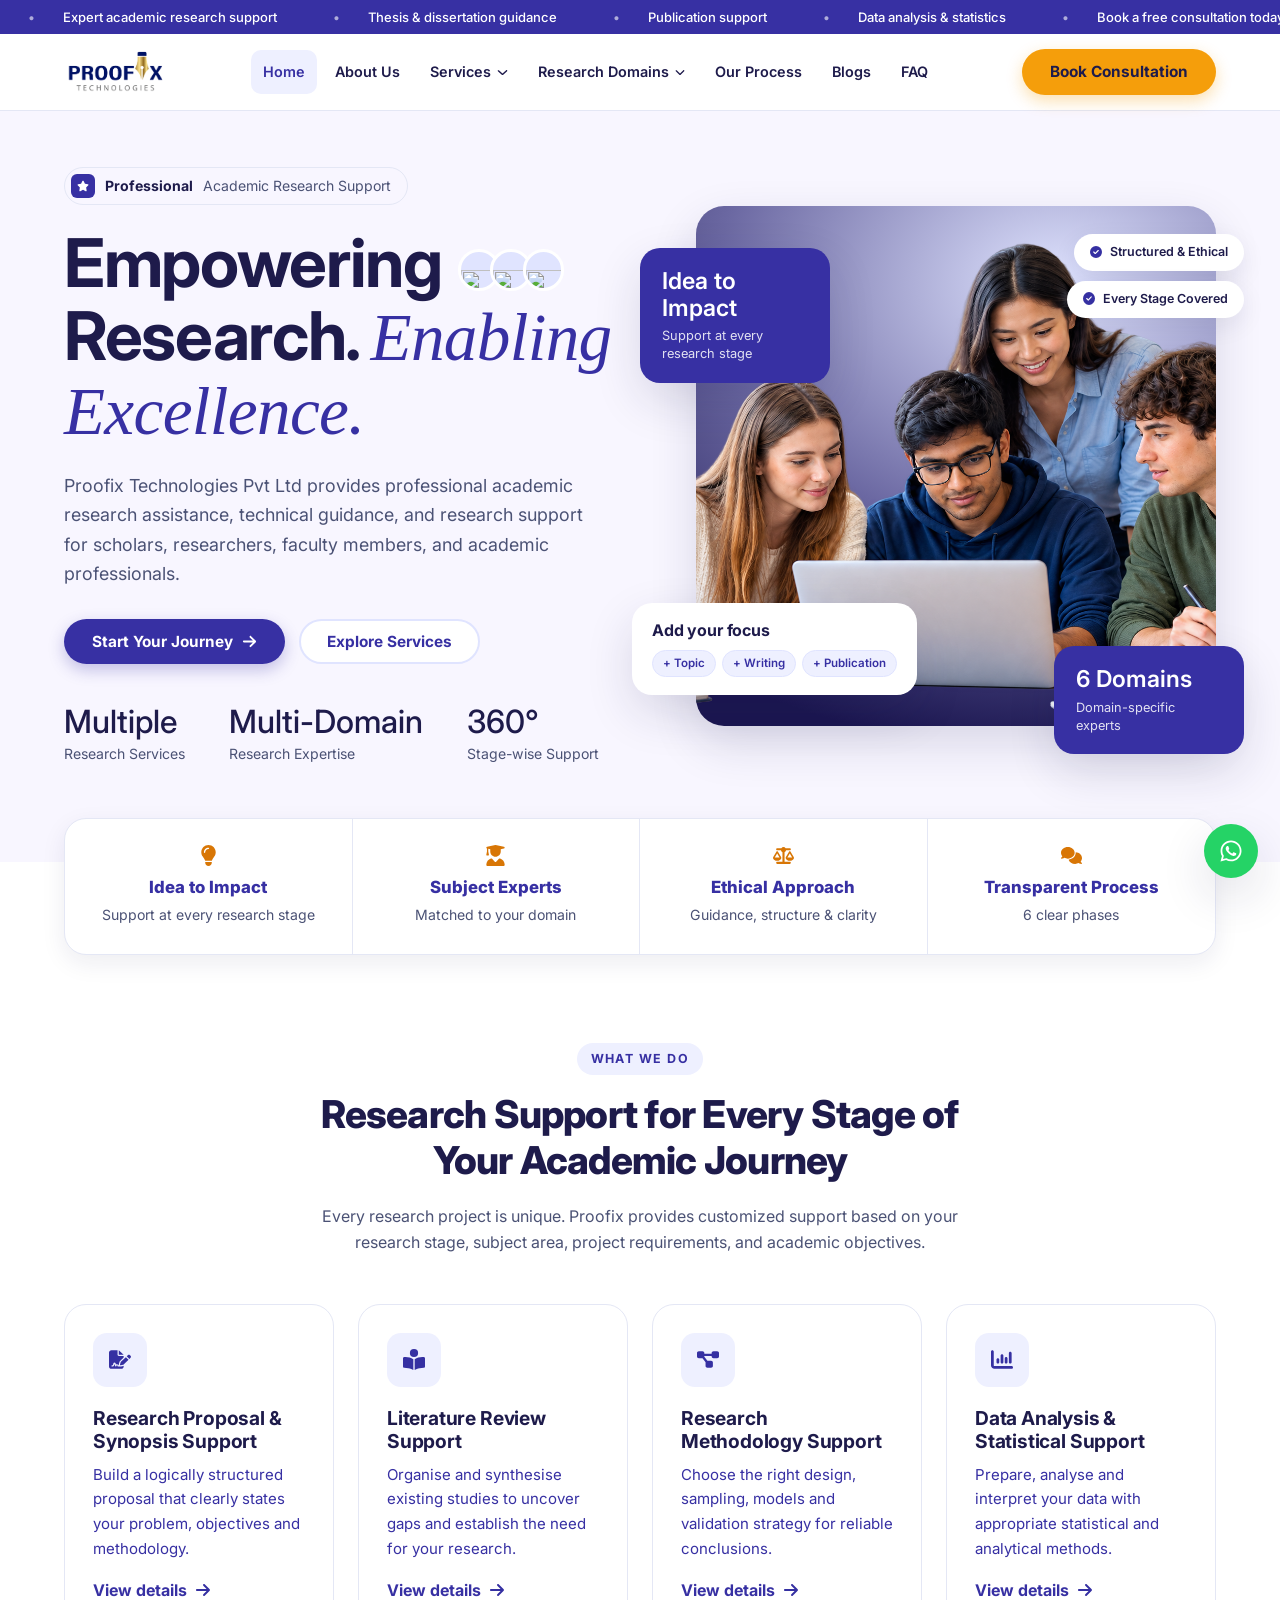
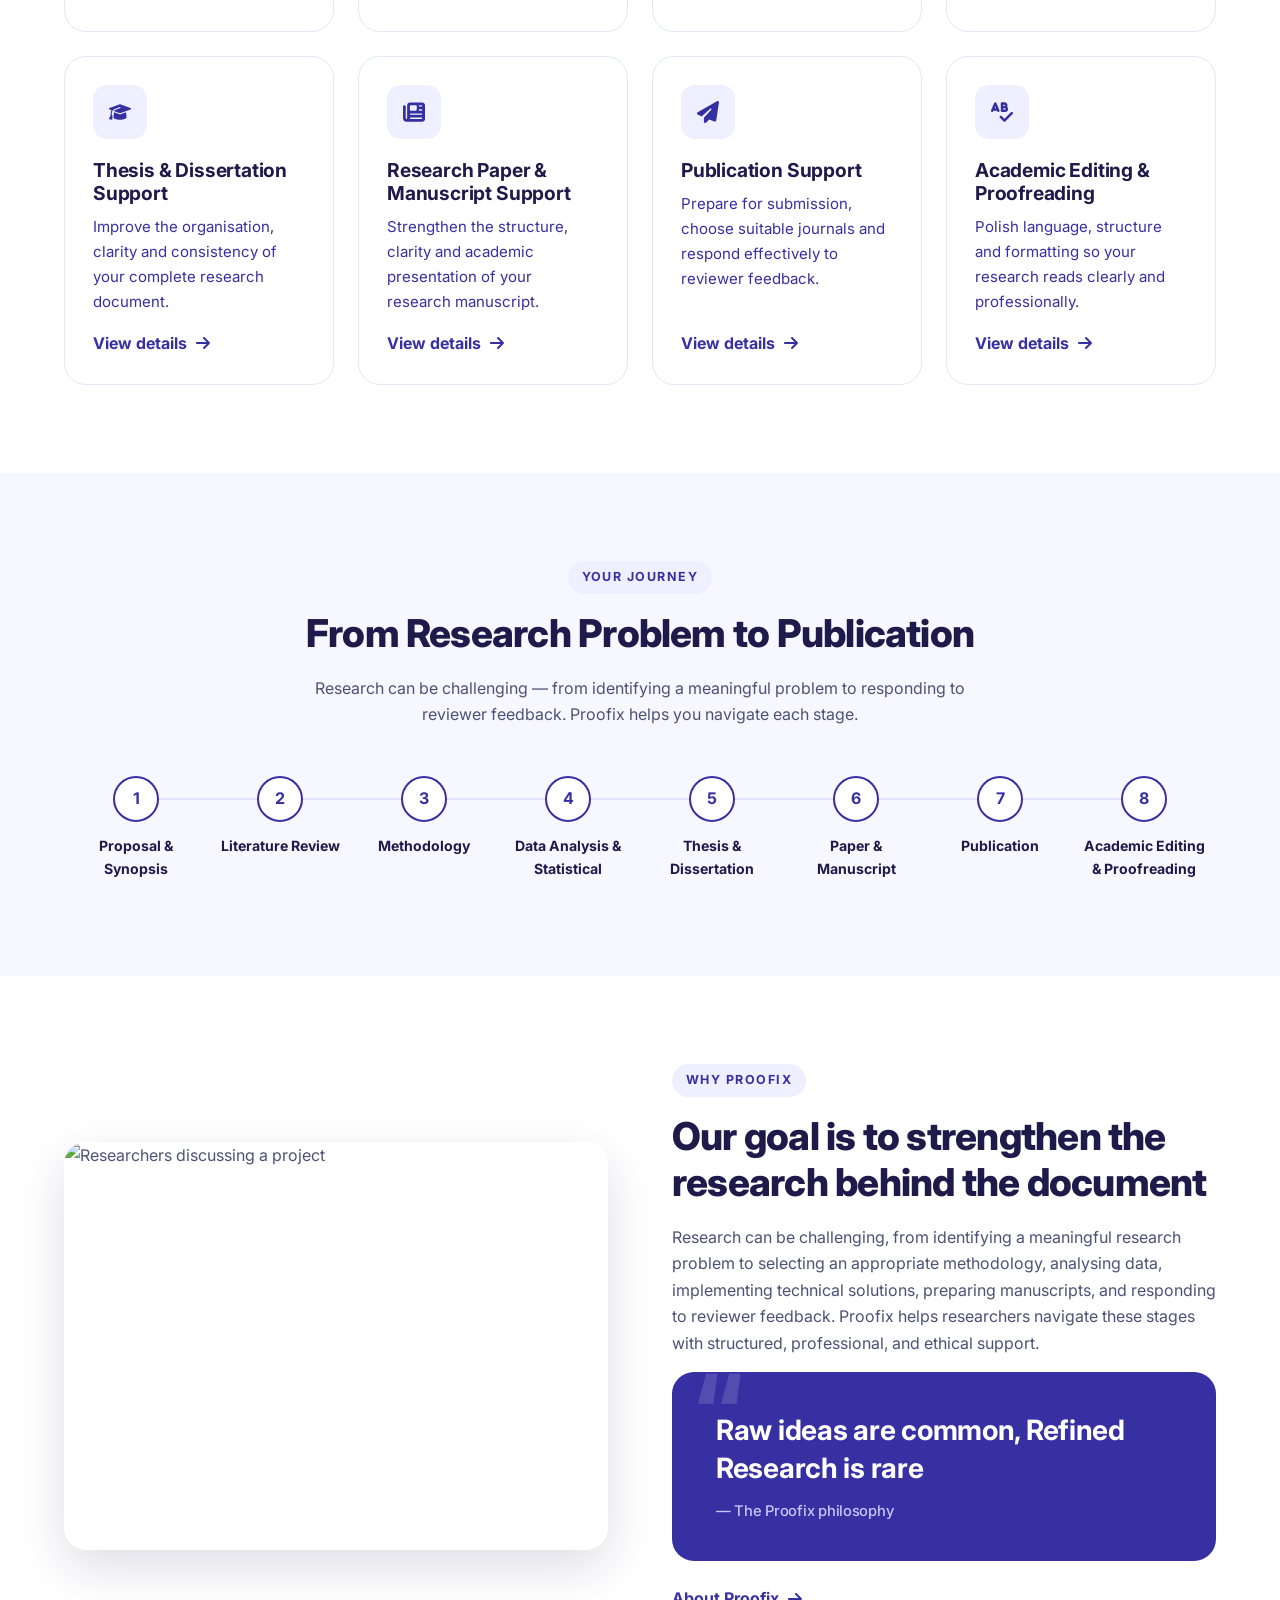
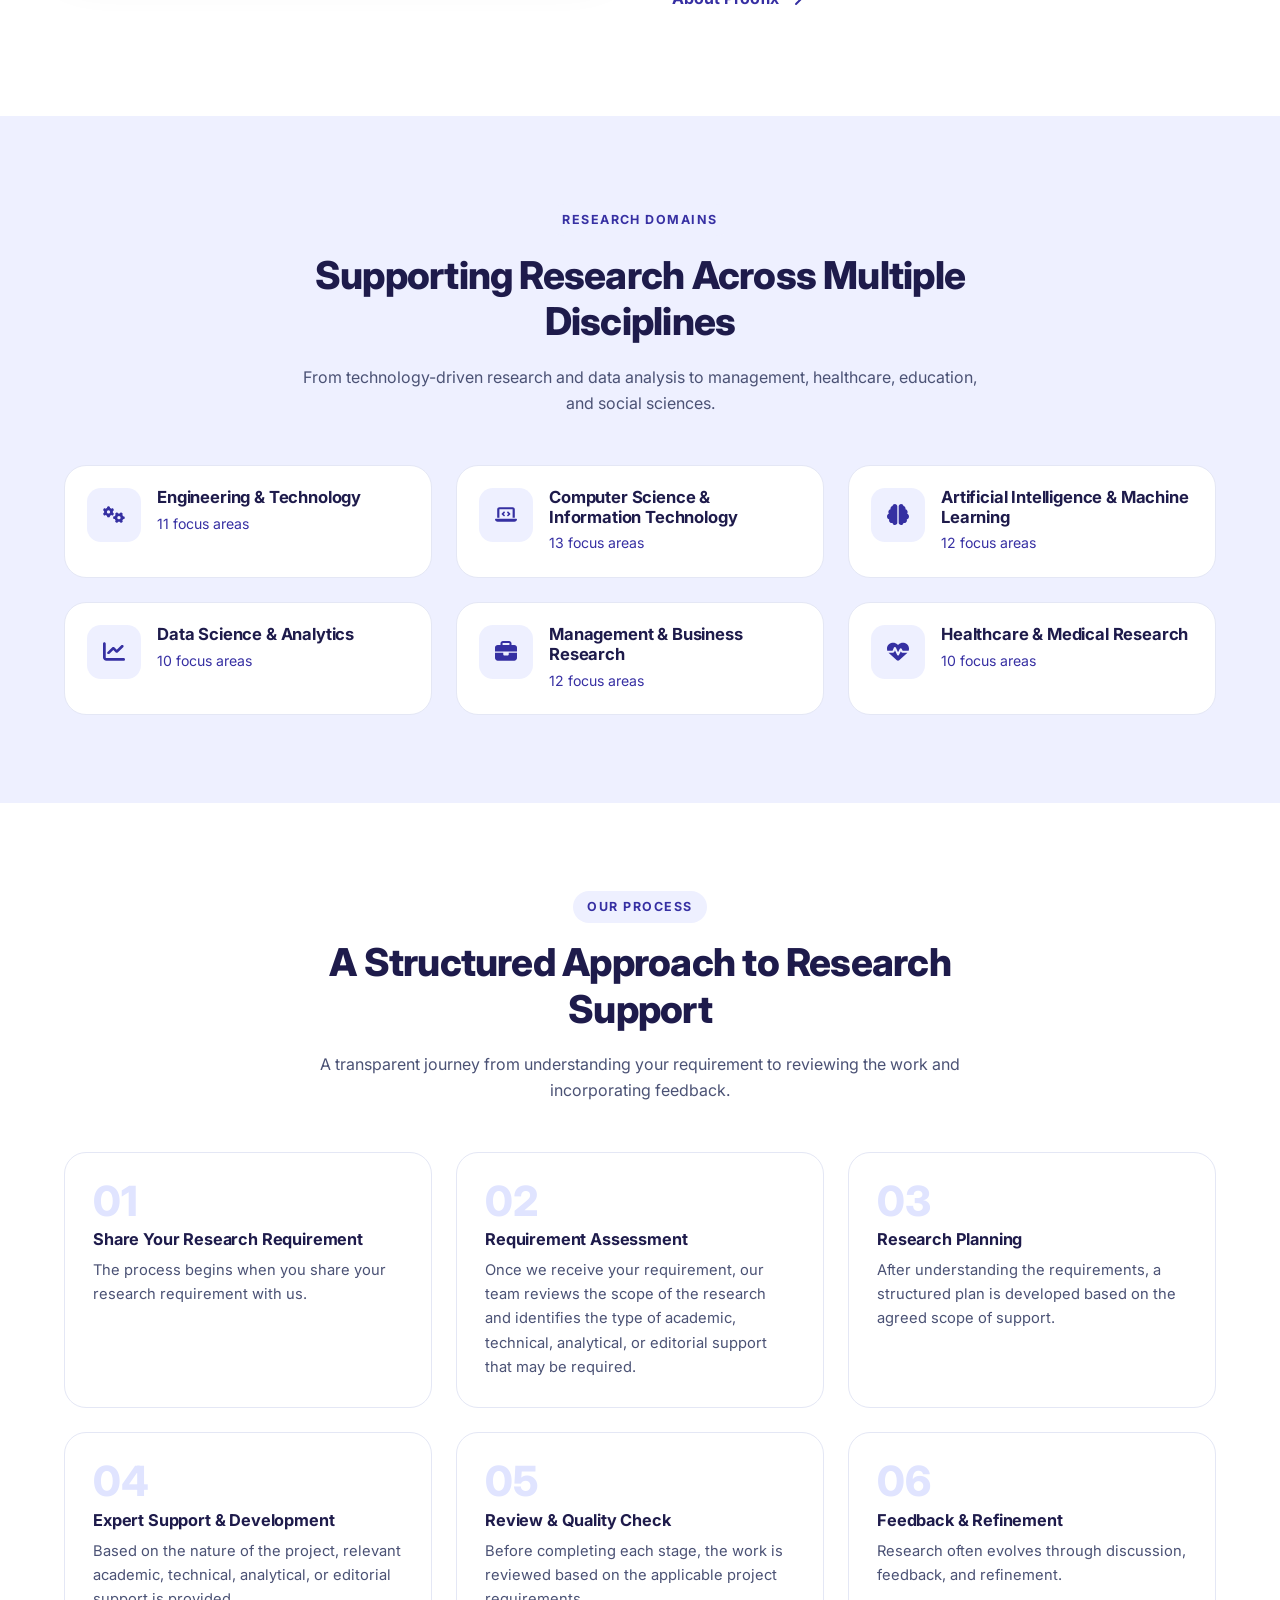
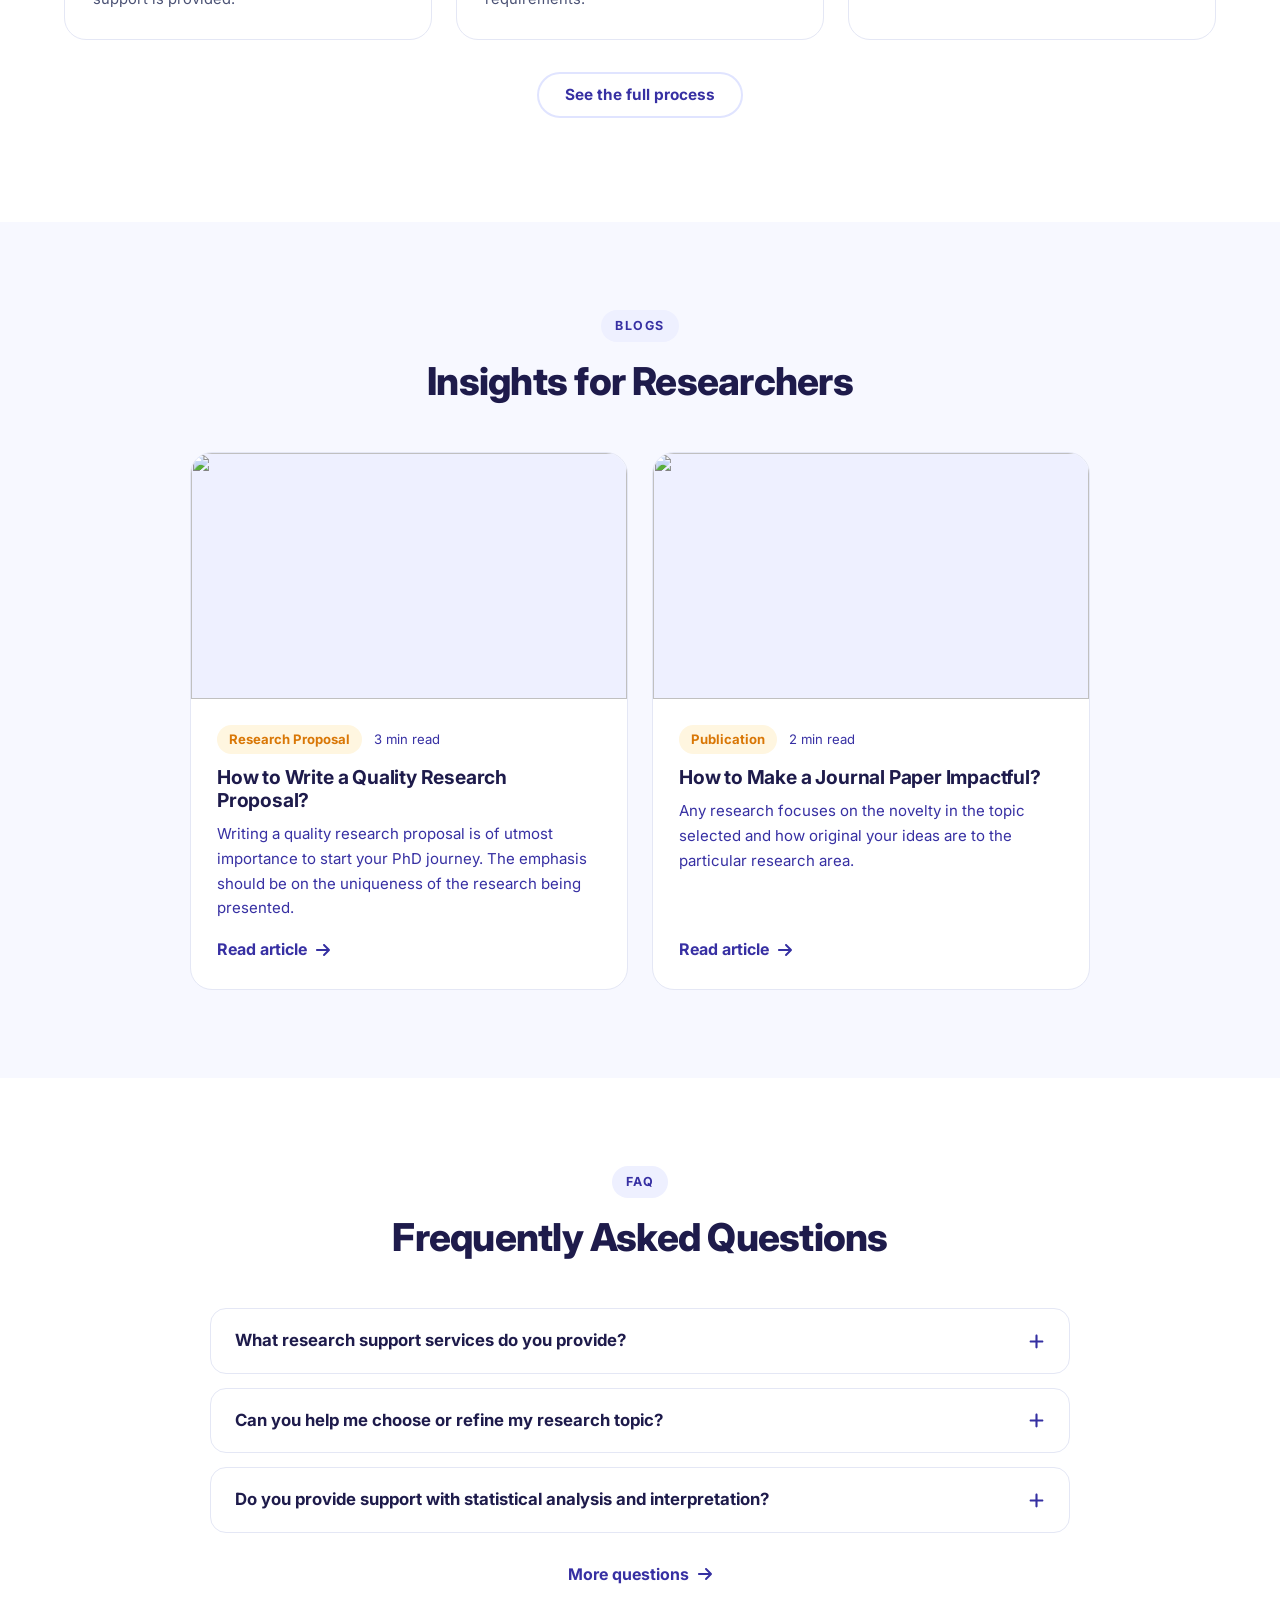
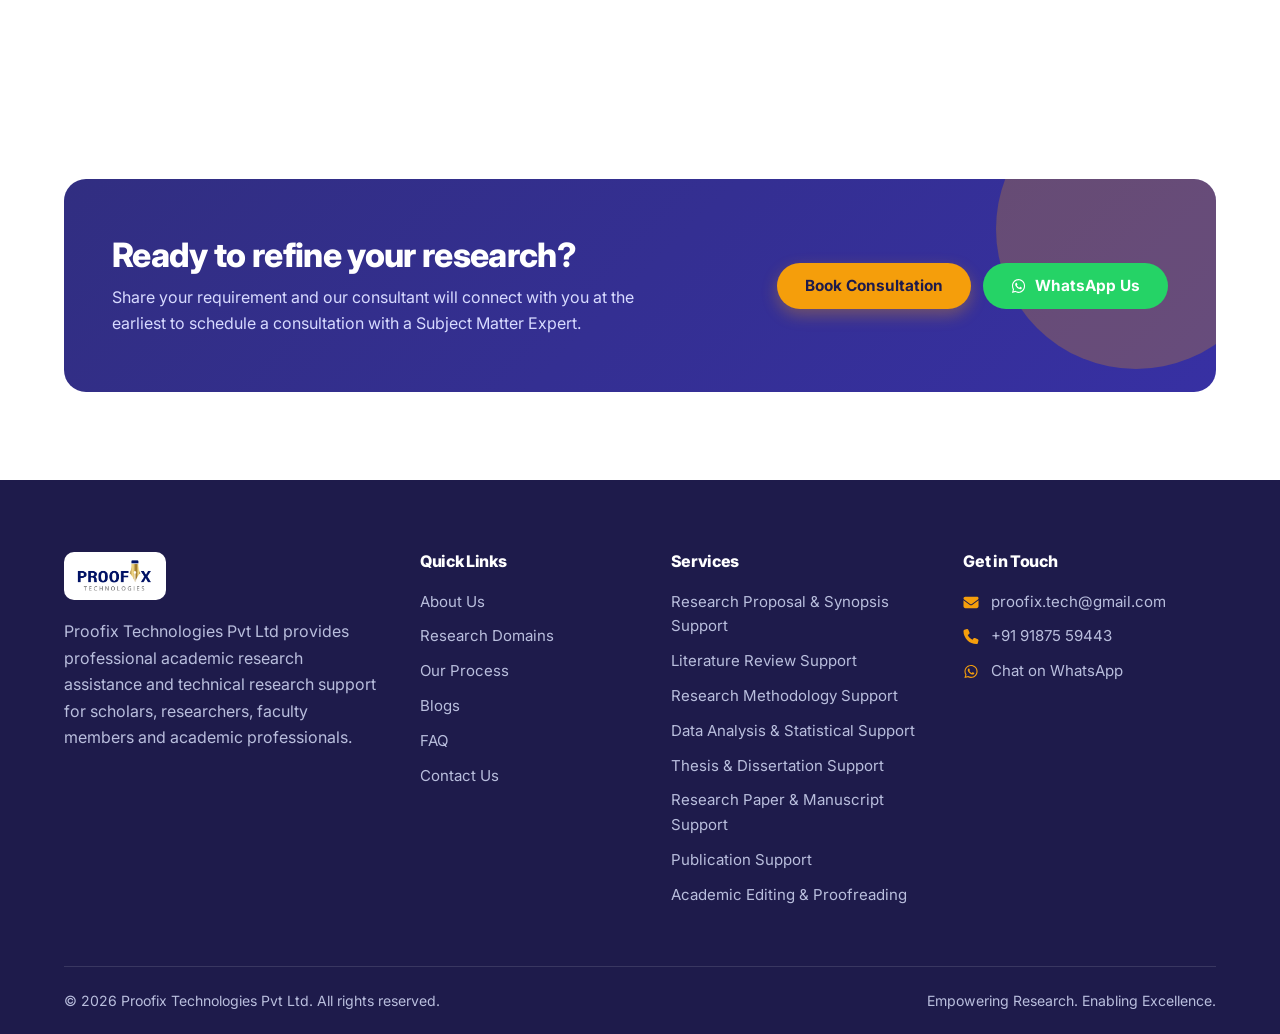
==== commit 6edd7ae6: "changes" ====
--- a/index.html
+++ b/index.html
@@ -17,6 +17,7 @@
 <body>
 <a class="skip-link" href="#main">Skip to content</a>
 <header class="site-header" id="siteHeader">
+  <div class="top-banner" role="region" aria-label="Announcements"><div class="top-banner-track"><div class="top-banner-group"><span>Expert academic research support</span><span>Thesis &amp; dissertation guidance</span><span>Publication support</span><span>Data analysis &amp; statistics</span><span>Book a free consultation today</span></div><div class="top-banner-group" aria-hidden="true"><span>Expert academic research support</span><span>Thesis &amp; dissertation guidance</span><span>Publication support</span><span>Data analysis &amp; statistics</span><span>Book a free consultation today</span></div></div></div>
   <div class="container header-inner">
     <a class="brand" href="index.html" aria-label="Proofix Technologies home"><img src="assets/images/logo.png" alt="Proofix Technologies" width="105" height="46"></a>
     <nav class="nav" id="nav" aria-label="Main">
--- a/css/common.css
+++ b/css/common.css
@@ -995,3 +995,27 @@
 .btn-accent:hover .icon { filter: var(--f-white); }
 
 .footer-contact .icon { filter: var(--f-accent); }
+
+/* Running banner (top of header) */
+.top-banner {
+  background: var(--primary, #0b3d91);
+  color: #fff;
+  overflow: hidden;
+  font-size: 13px;
+  font-weight: 500;
+  line-height: 34px;
+  height: 34px;
+}
+.top-banner-track {
+  display: flex;
+  width: max-content;
+  animation: banner-run 30s linear infinite;
+}
+.top-banner:hover .top-banner-track { animation-play-state: paused; }
+.top-banner-group { display: flex; flex-shrink: 0; }
+.top-banner-group span { padding: 0 28px; white-space: nowrap; }
+.top-banner-group span::before { content: "\2022"; margin-right: 28px; opacity: .6; }
+@keyframes banner-run { to { transform: translateX(-50%); } }
+@media (prefers-reduced-motion: reduce) {
+  .top-banner-track { animation: none; }
+}
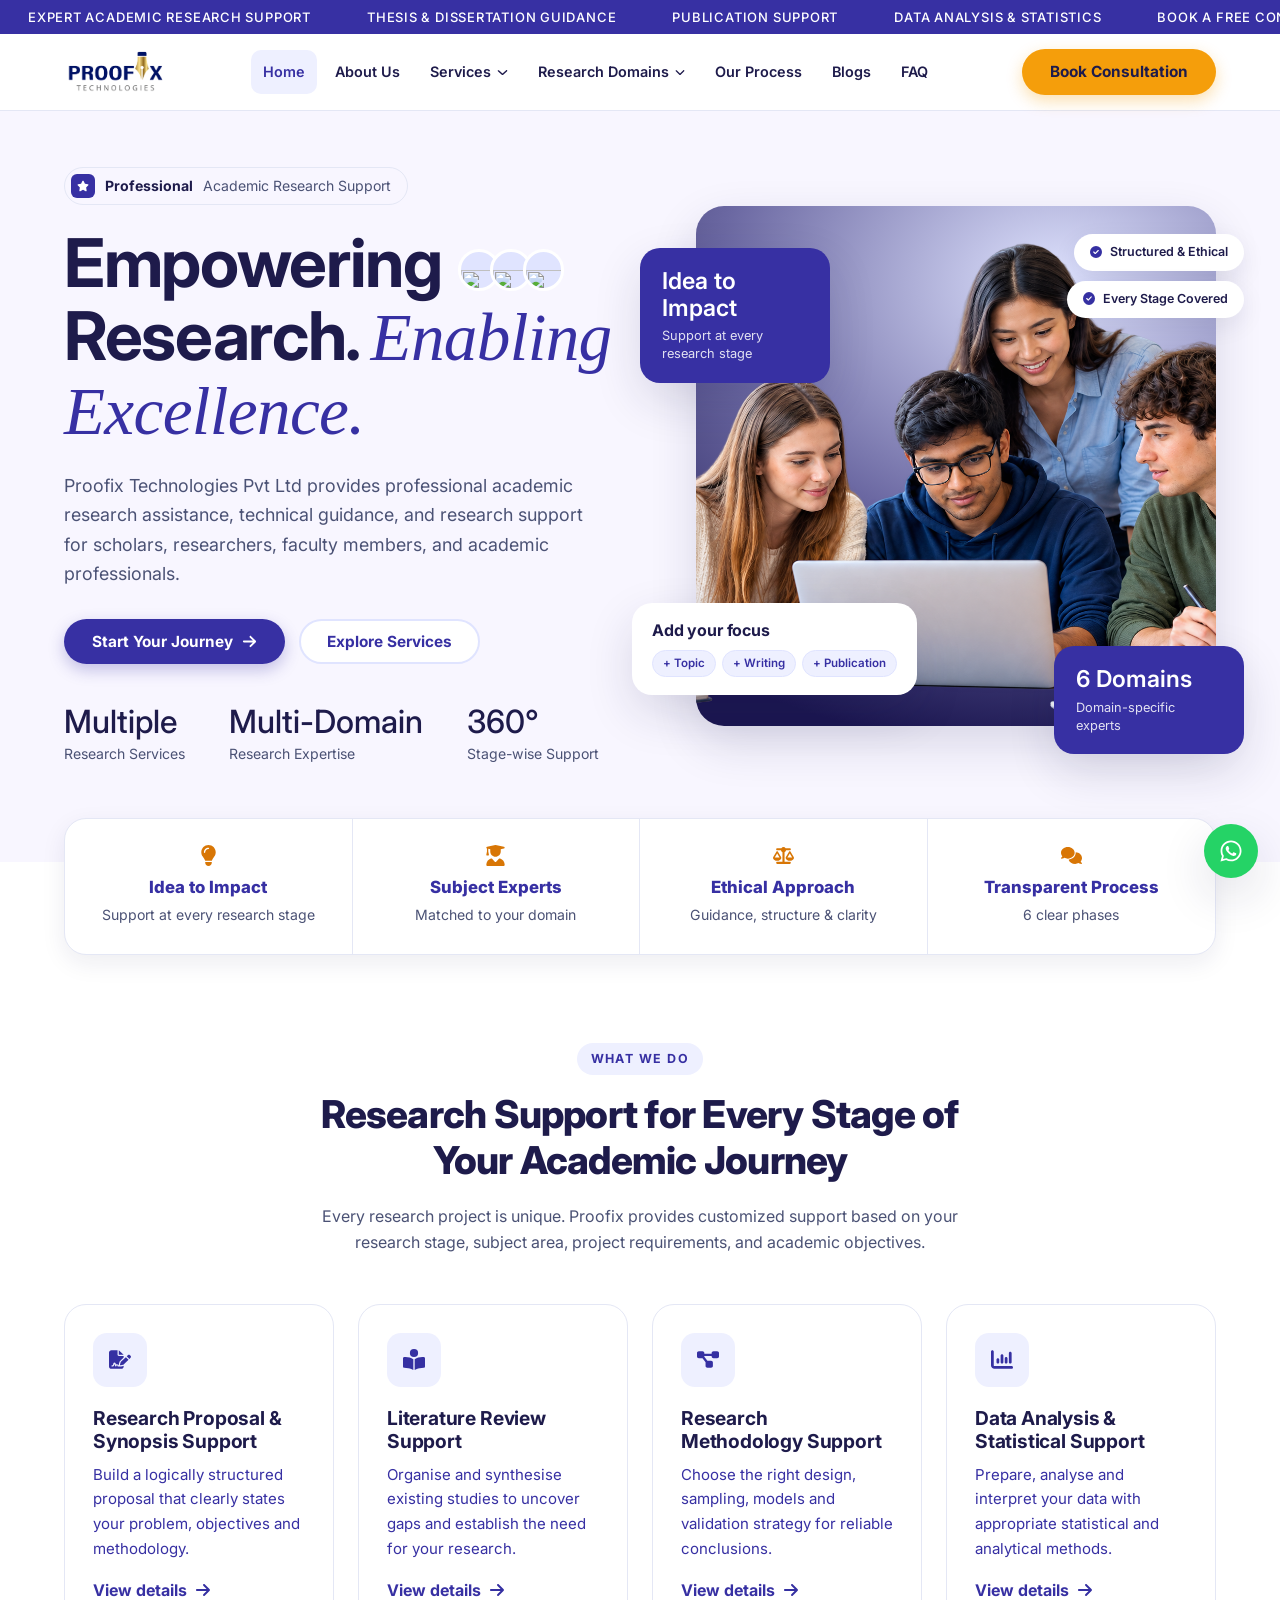
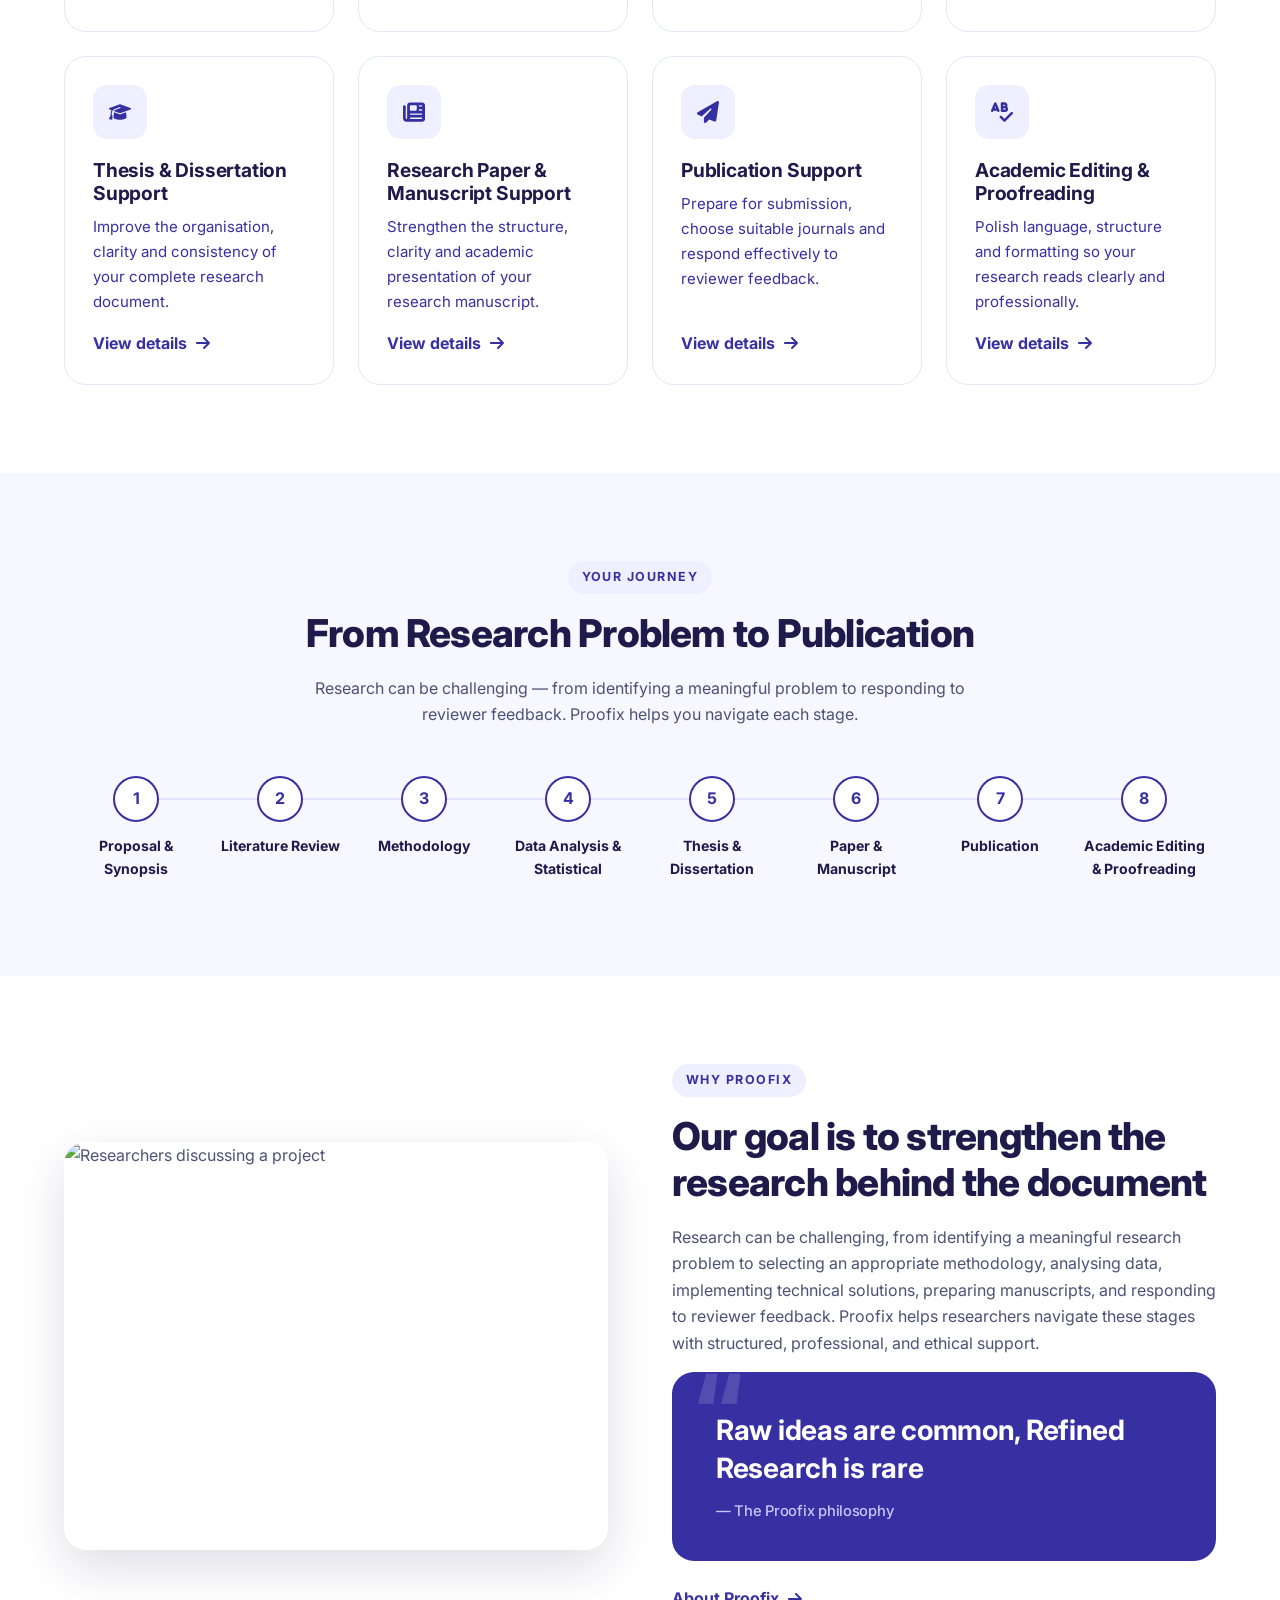
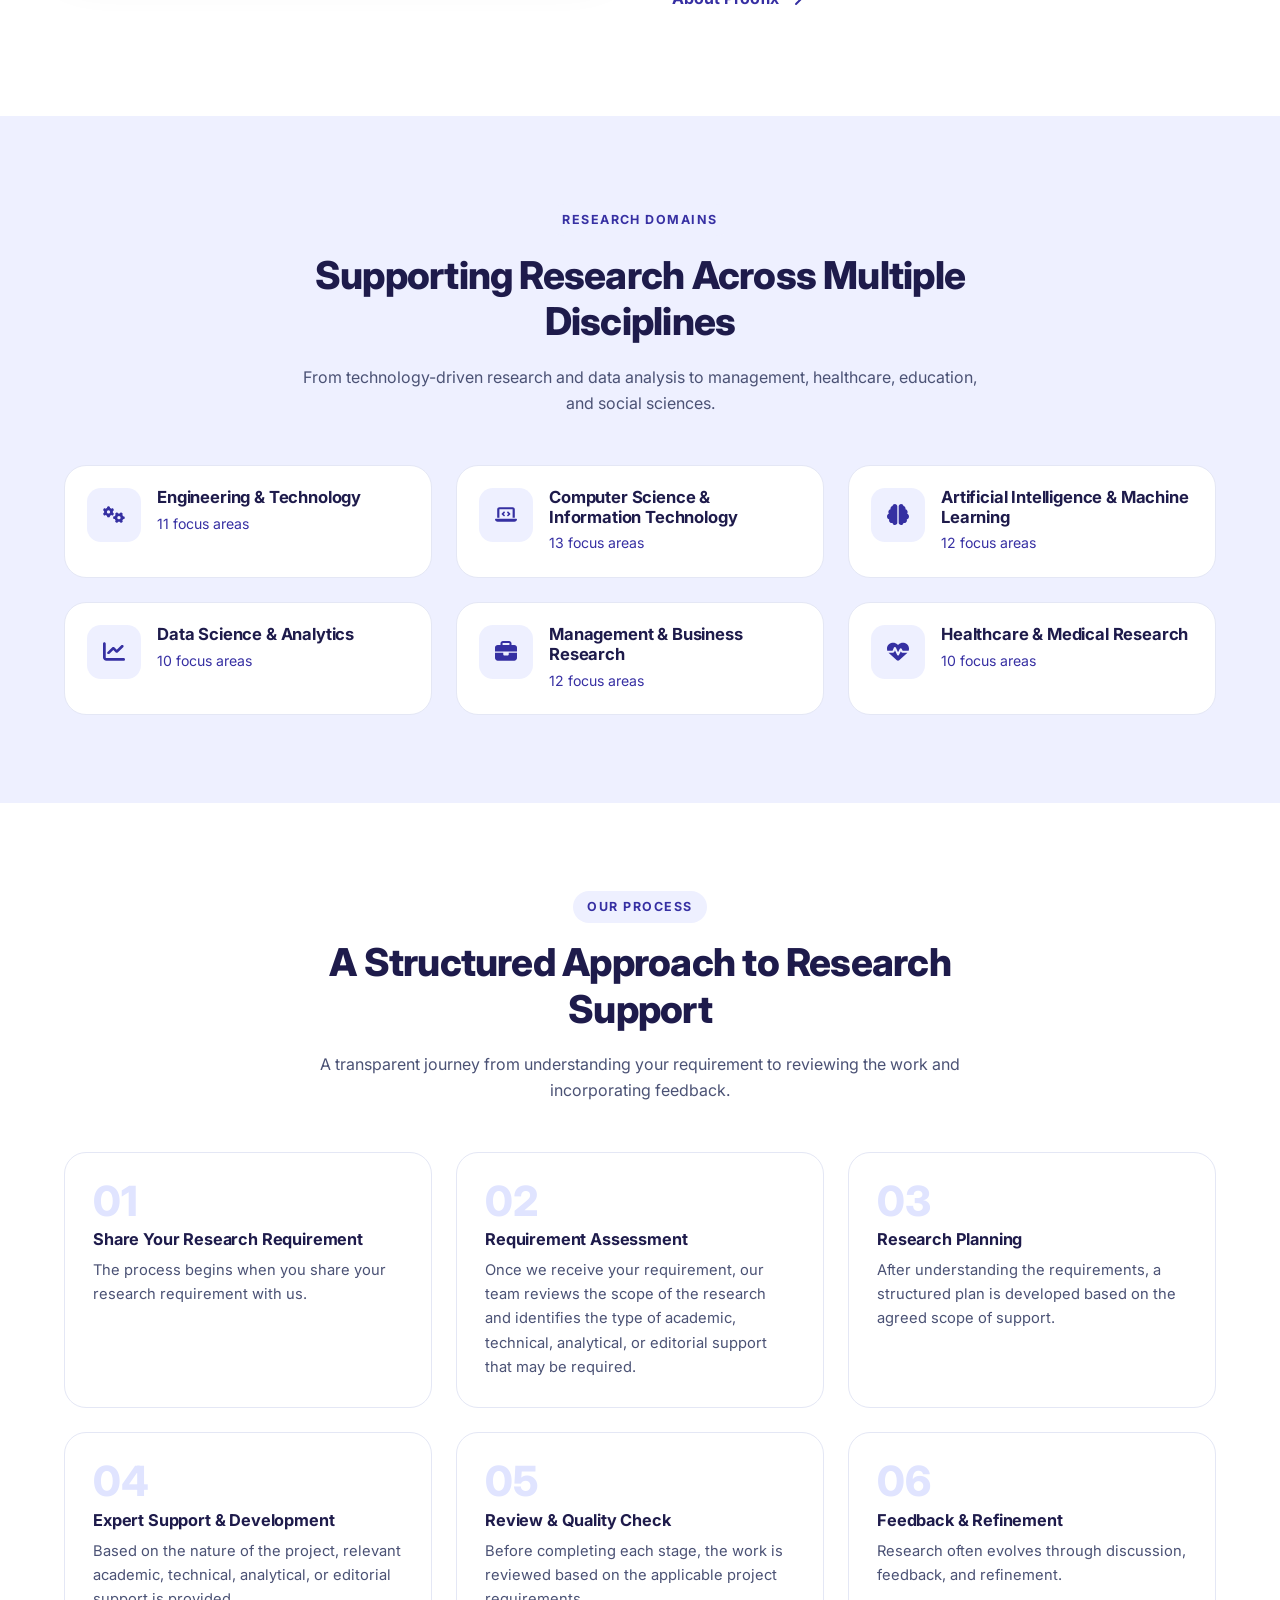
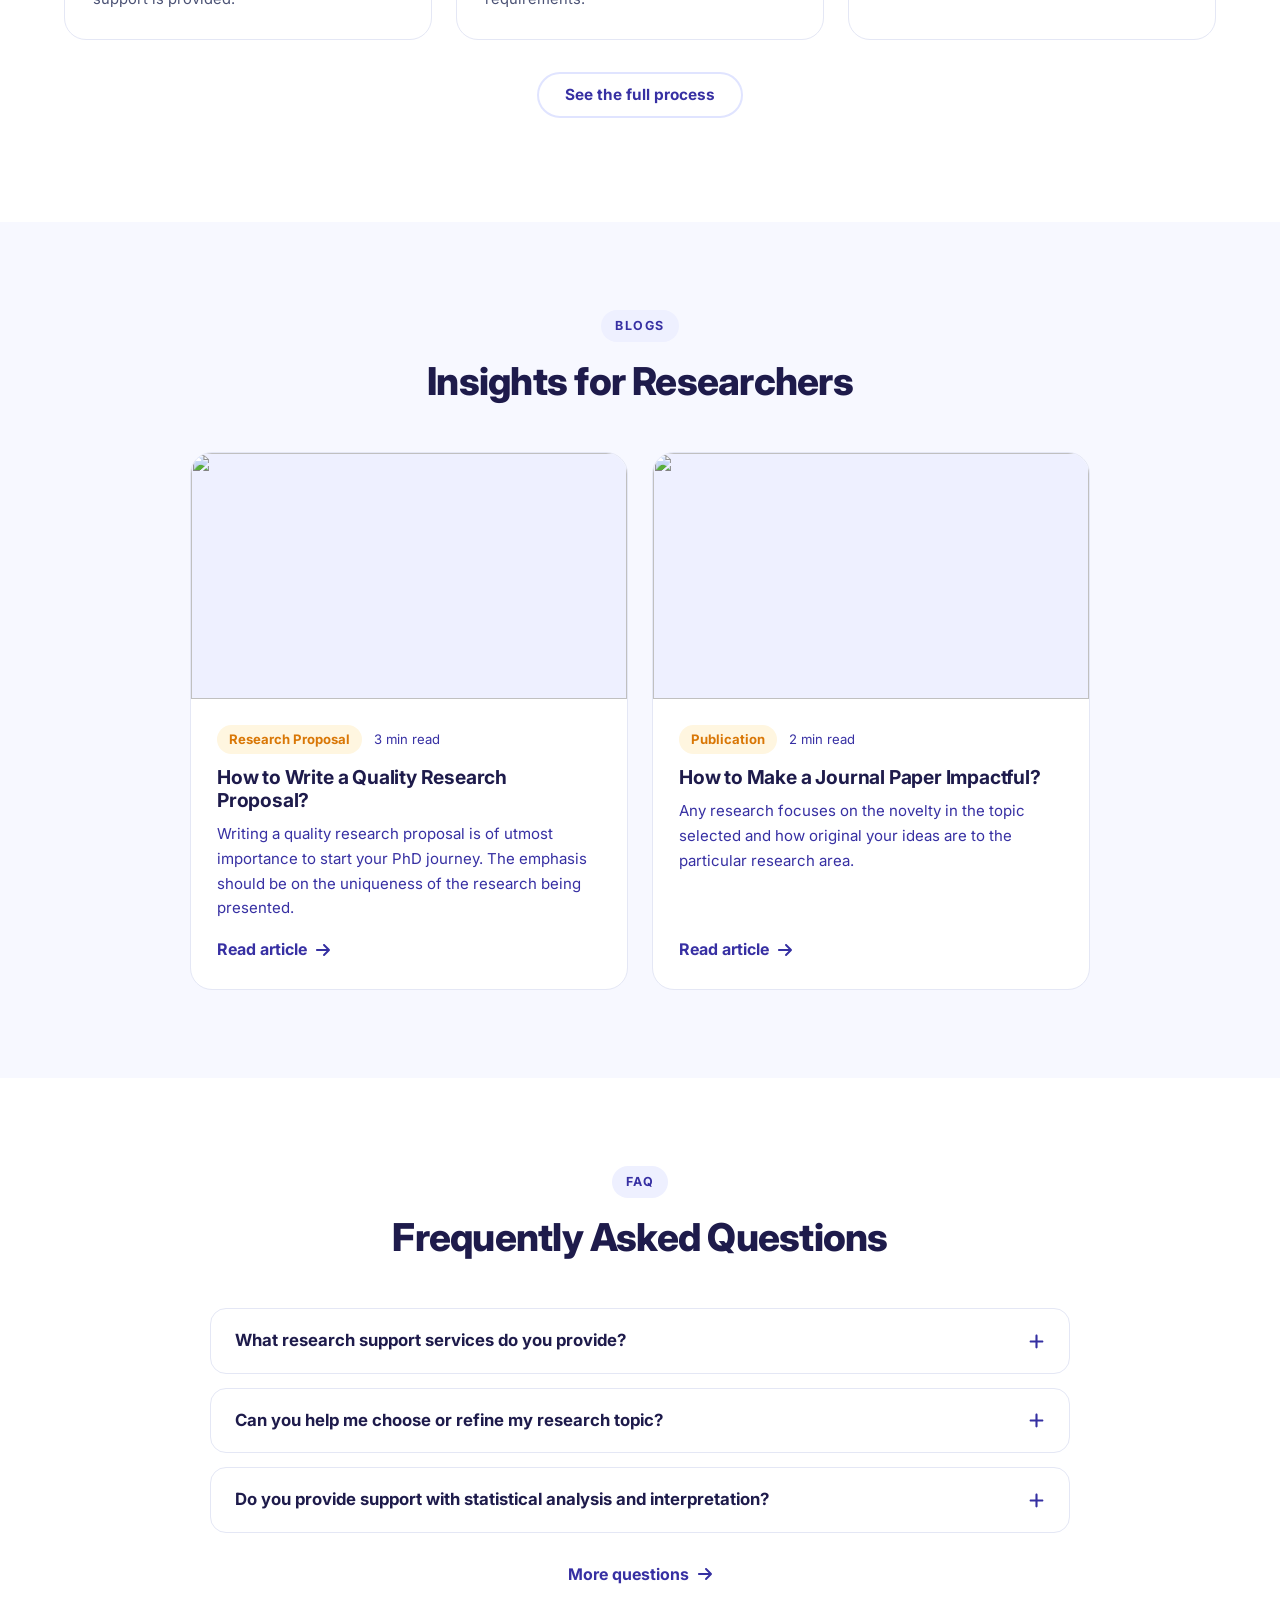
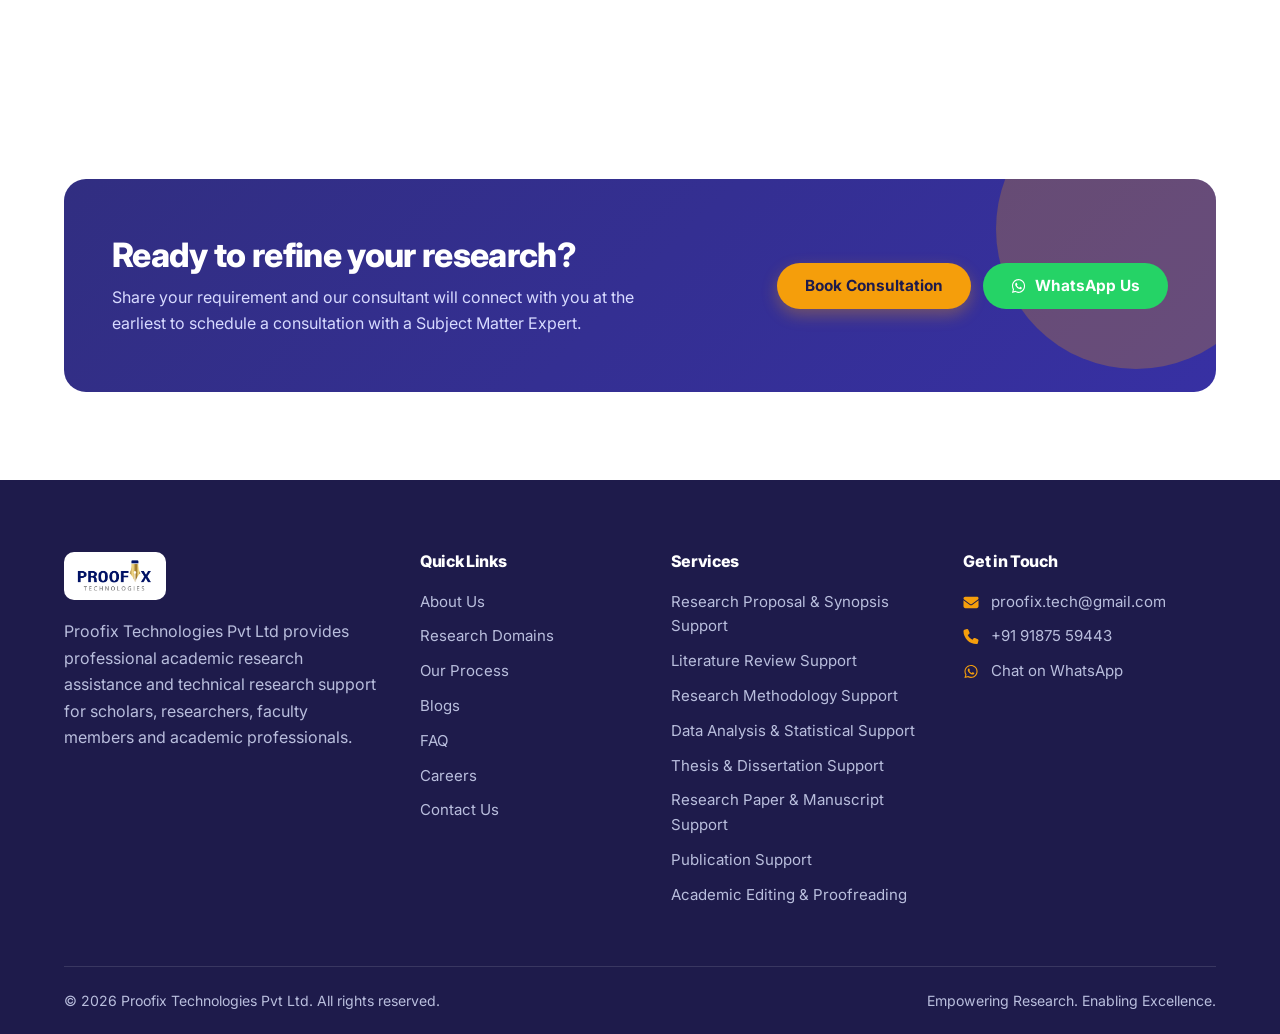
==== commit e9da185f: "changes" ====
--- a/index.html
+++ b/index.html
@@ -137,7 +137,7 @@
       </div>
       <div><h4>Quick Links</h4><ul>
         <li><a href="about.html">About Us</a></li><li><a href="research-domains.html">Research Domains</a></li><li><a href="process.html">Our Process</a></li>
-        <li><a href="blogs.html">Blogs</a></li><li><a href="faq.html">FAQ</a></li><li><a href="contact.html">Contact Us</a></li></ul></div>
+        <li><a href="blogs.html">Blogs</a></li><li><a href="faq.html">FAQ</a></li><li><a href="careers.html">Careers</a></li><li><a href="contact.html">Contact Us</a></li></ul></div>
       <div><h4>Services</h4><ul><li><a href="service-detail.html?s=proposal">Research Proposal & Synopsis Support</a></li><li><a href="service-detail.html?s=literature">Literature Review Support</a></li><li><a href="service-detail.html?s=methodology">Research Methodology Support</a></li><li><a href="service-detail.html?s=analysis">Data Analysis & Statistical Support</a></li><li><a href="service-detail.html?s=thesis">Thesis & Dissertation Support</a></li><li><a href="service-detail.html?s=manuscript">Research Paper & Manuscript Support</a></li><li><a href="service-detail.html?s=publication">Publication Support</a></li><li><a href="service-detail.html?s=editing">Academic Editing & Proofreading</a></li></ul></div>
       <div><h4>Get in Touch</h4><ul class="footer-contact">
         <li><img class="icon" src="assets/images/icon/envelope.svg" alt=""><a href="mailto:proofix.tech@gmail.com">proofix.tech@gmail.com</a></li>
--- a/css/common.css
+++ b/css/common.css
@@ -1003,6 +1003,8 @@
   overflow: hidden;
   font-size: 13px;
   font-weight: 500;
+  text-transform: uppercase;
+  letter-spacing: .06em;
   line-height: 34px;
   height: 34px;
 }
@@ -1014,7 +1016,6 @@
 .top-banner:hover .top-banner-track { animation-play-state: paused; }
 .top-banner-group { display: flex; flex-shrink: 0; }
 .top-banner-group span { padding: 0 28px; white-space: nowrap; }
-.top-banner-group span::before { content: "\2022"; margin-right: 28px; opacity: .6; }
 @keyframes banner-run { to { transform: translateX(-50%); } }
 @media (prefers-reduced-motion: reduce) {
   .top-banner-track { animation: none; }
